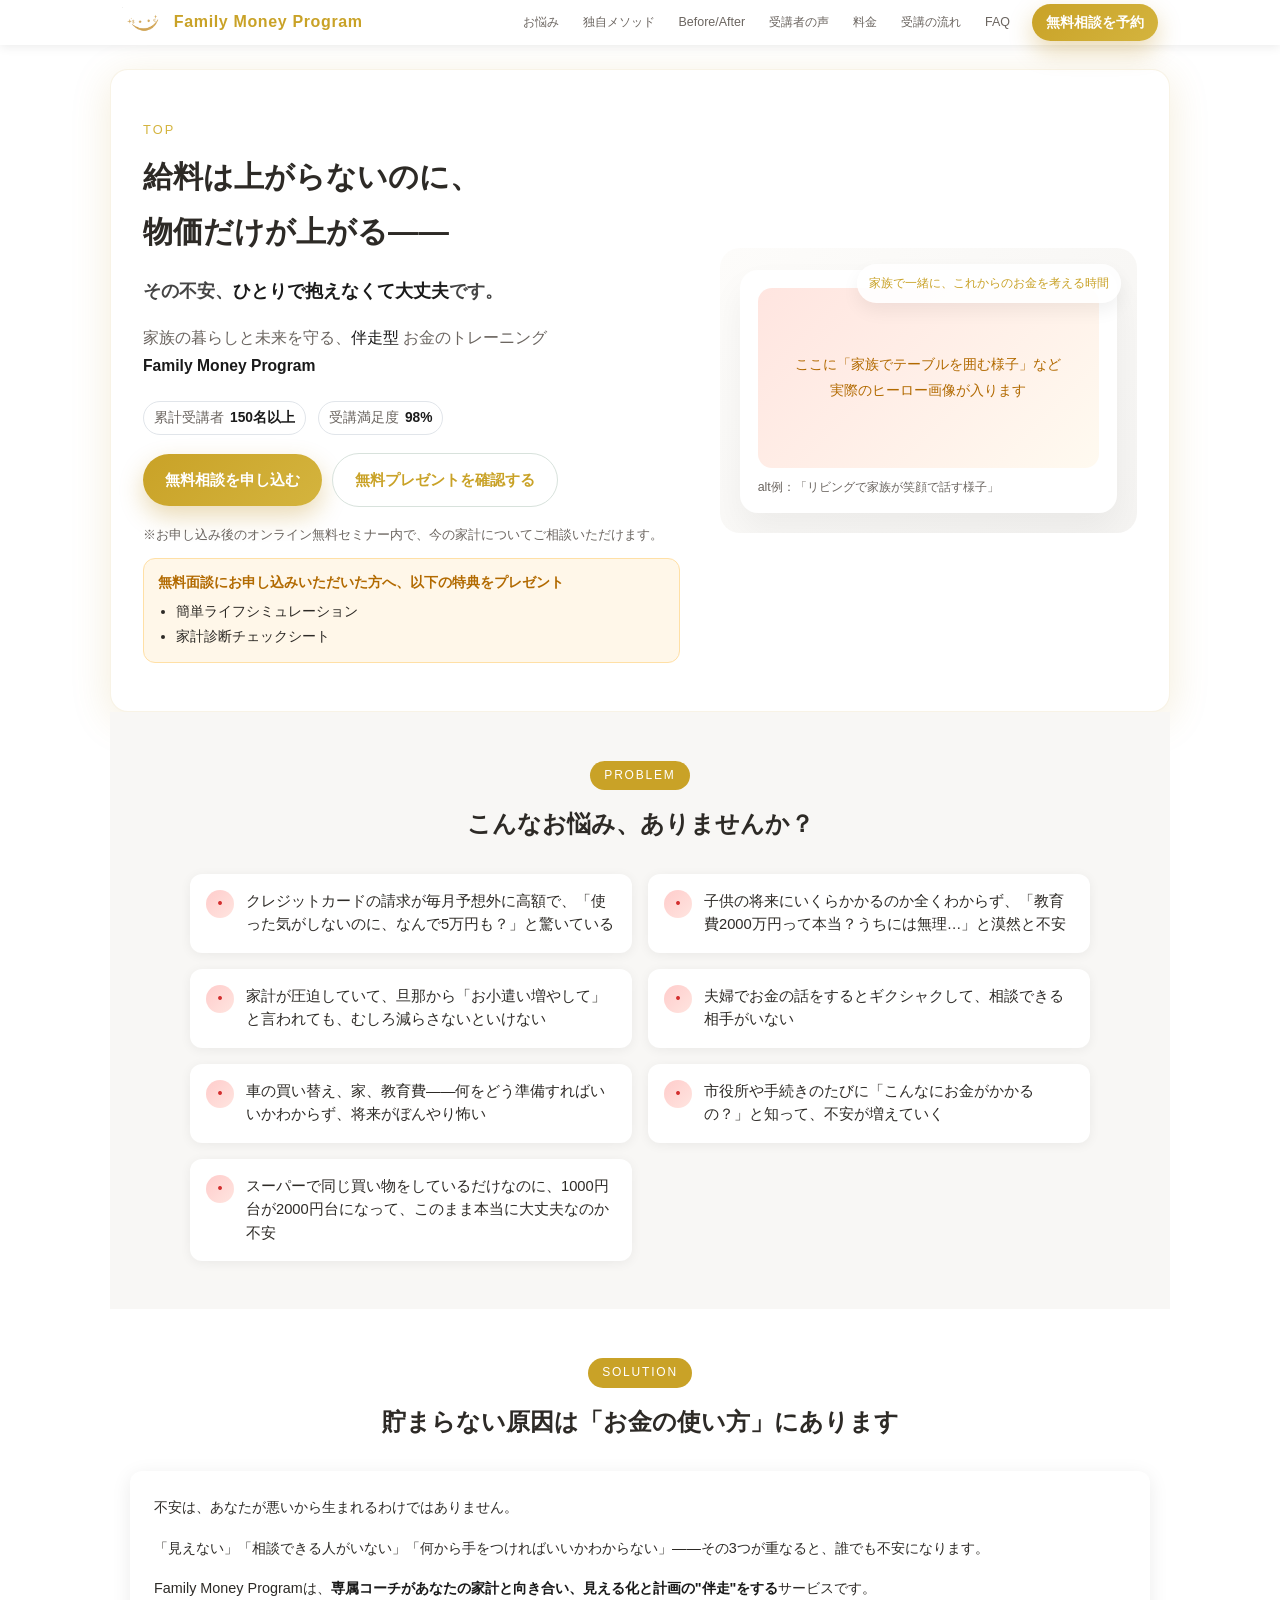
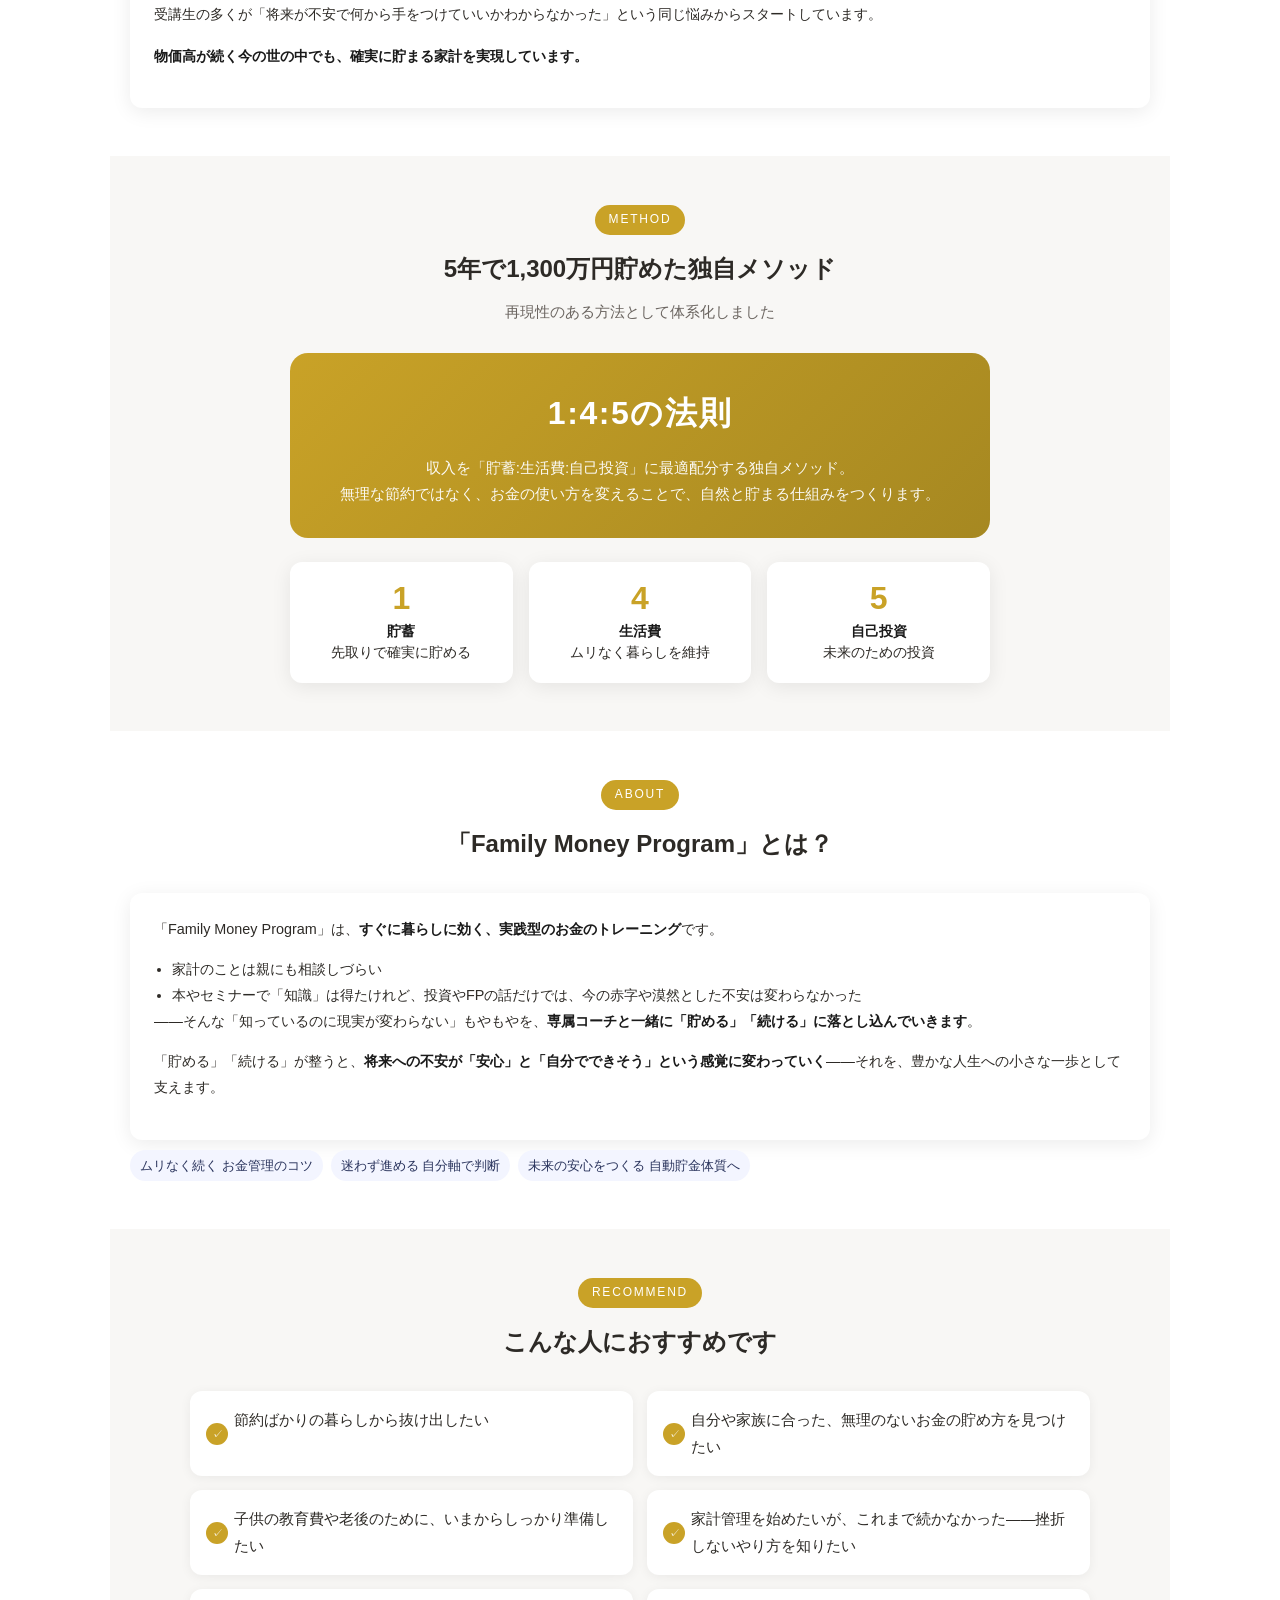
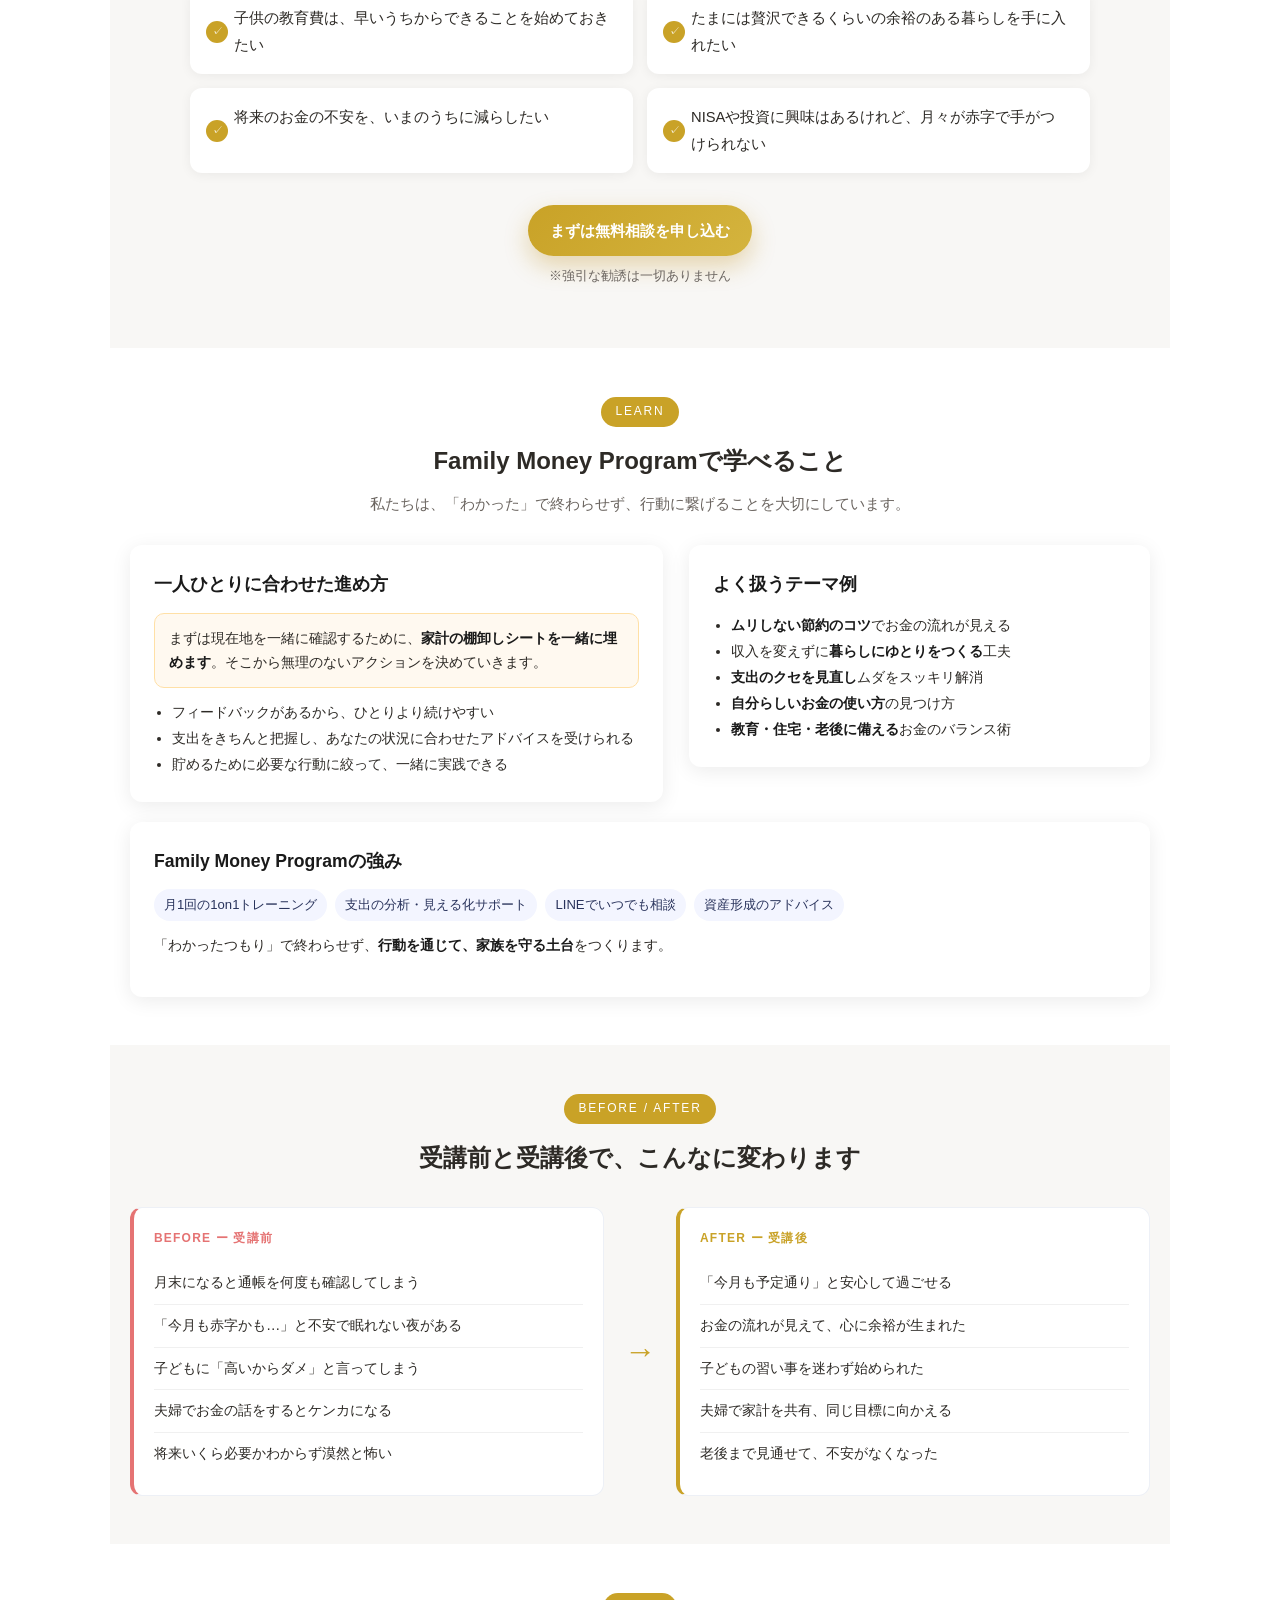
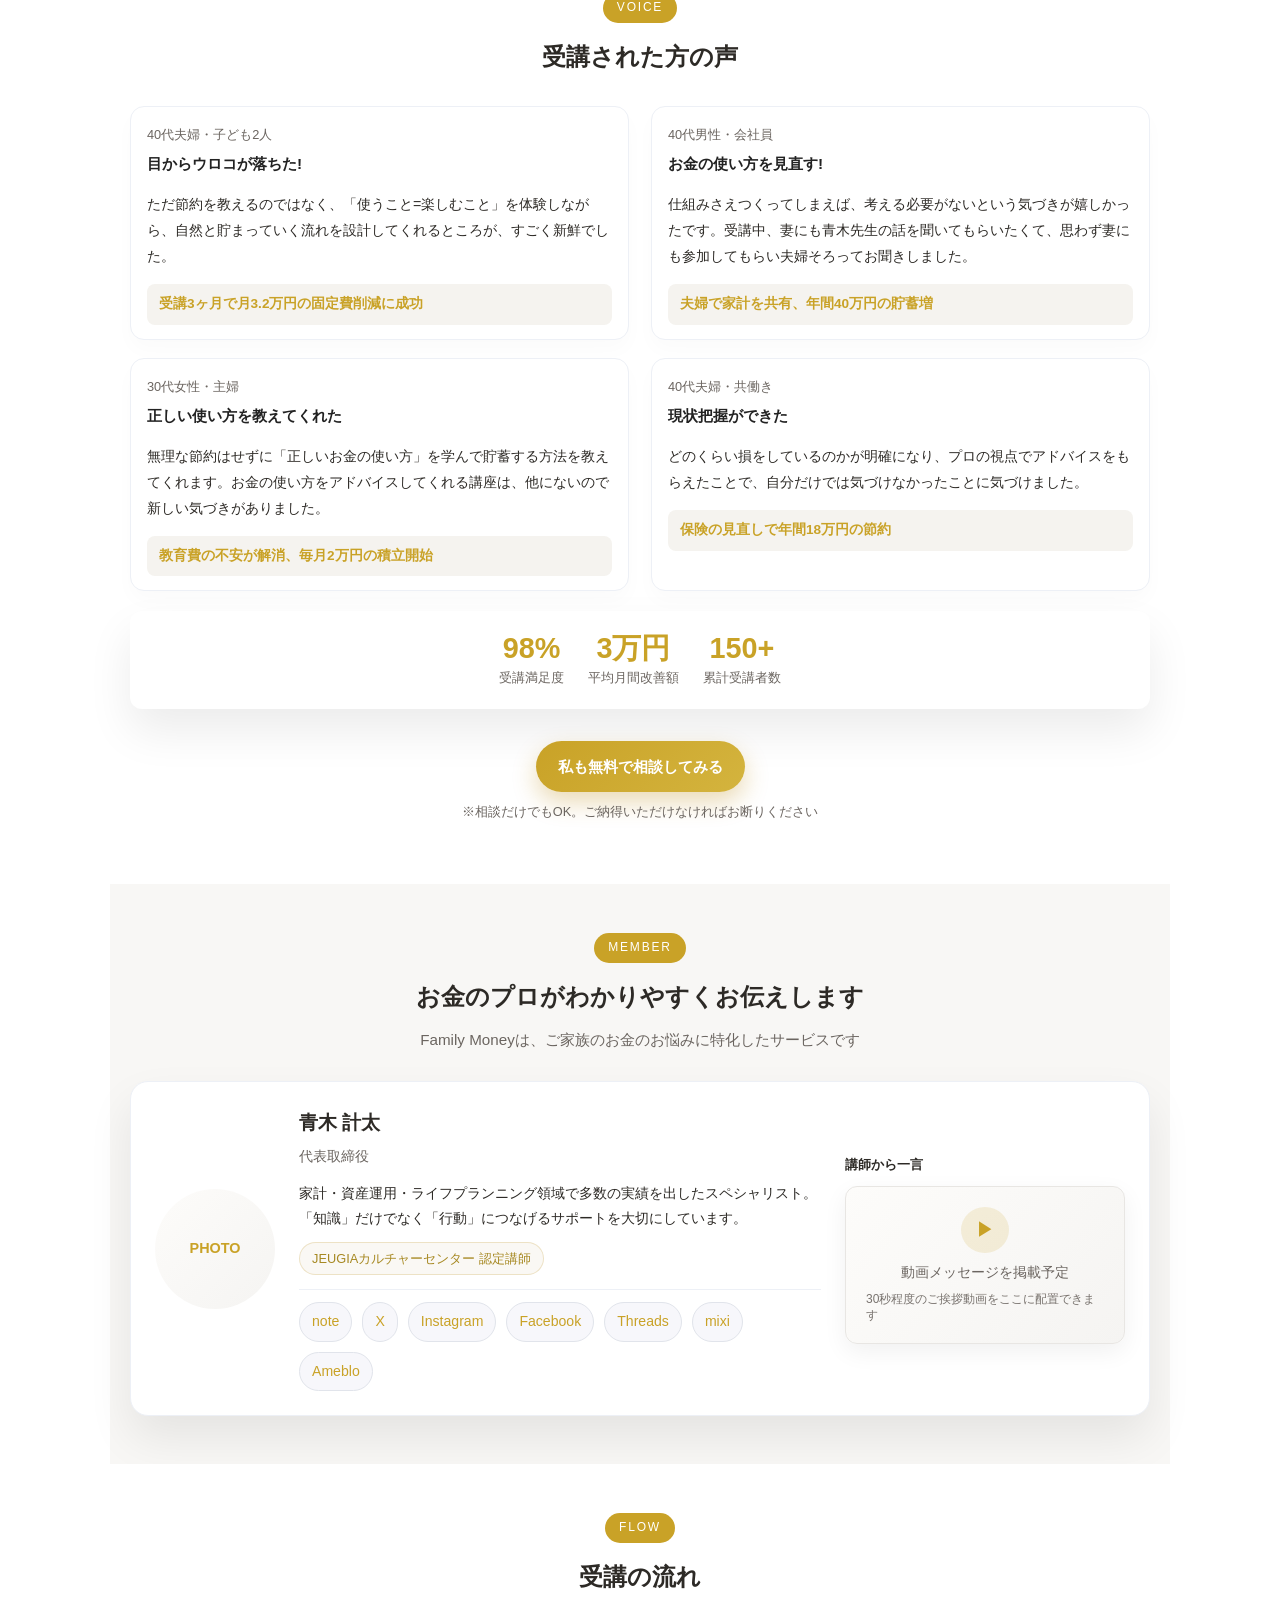
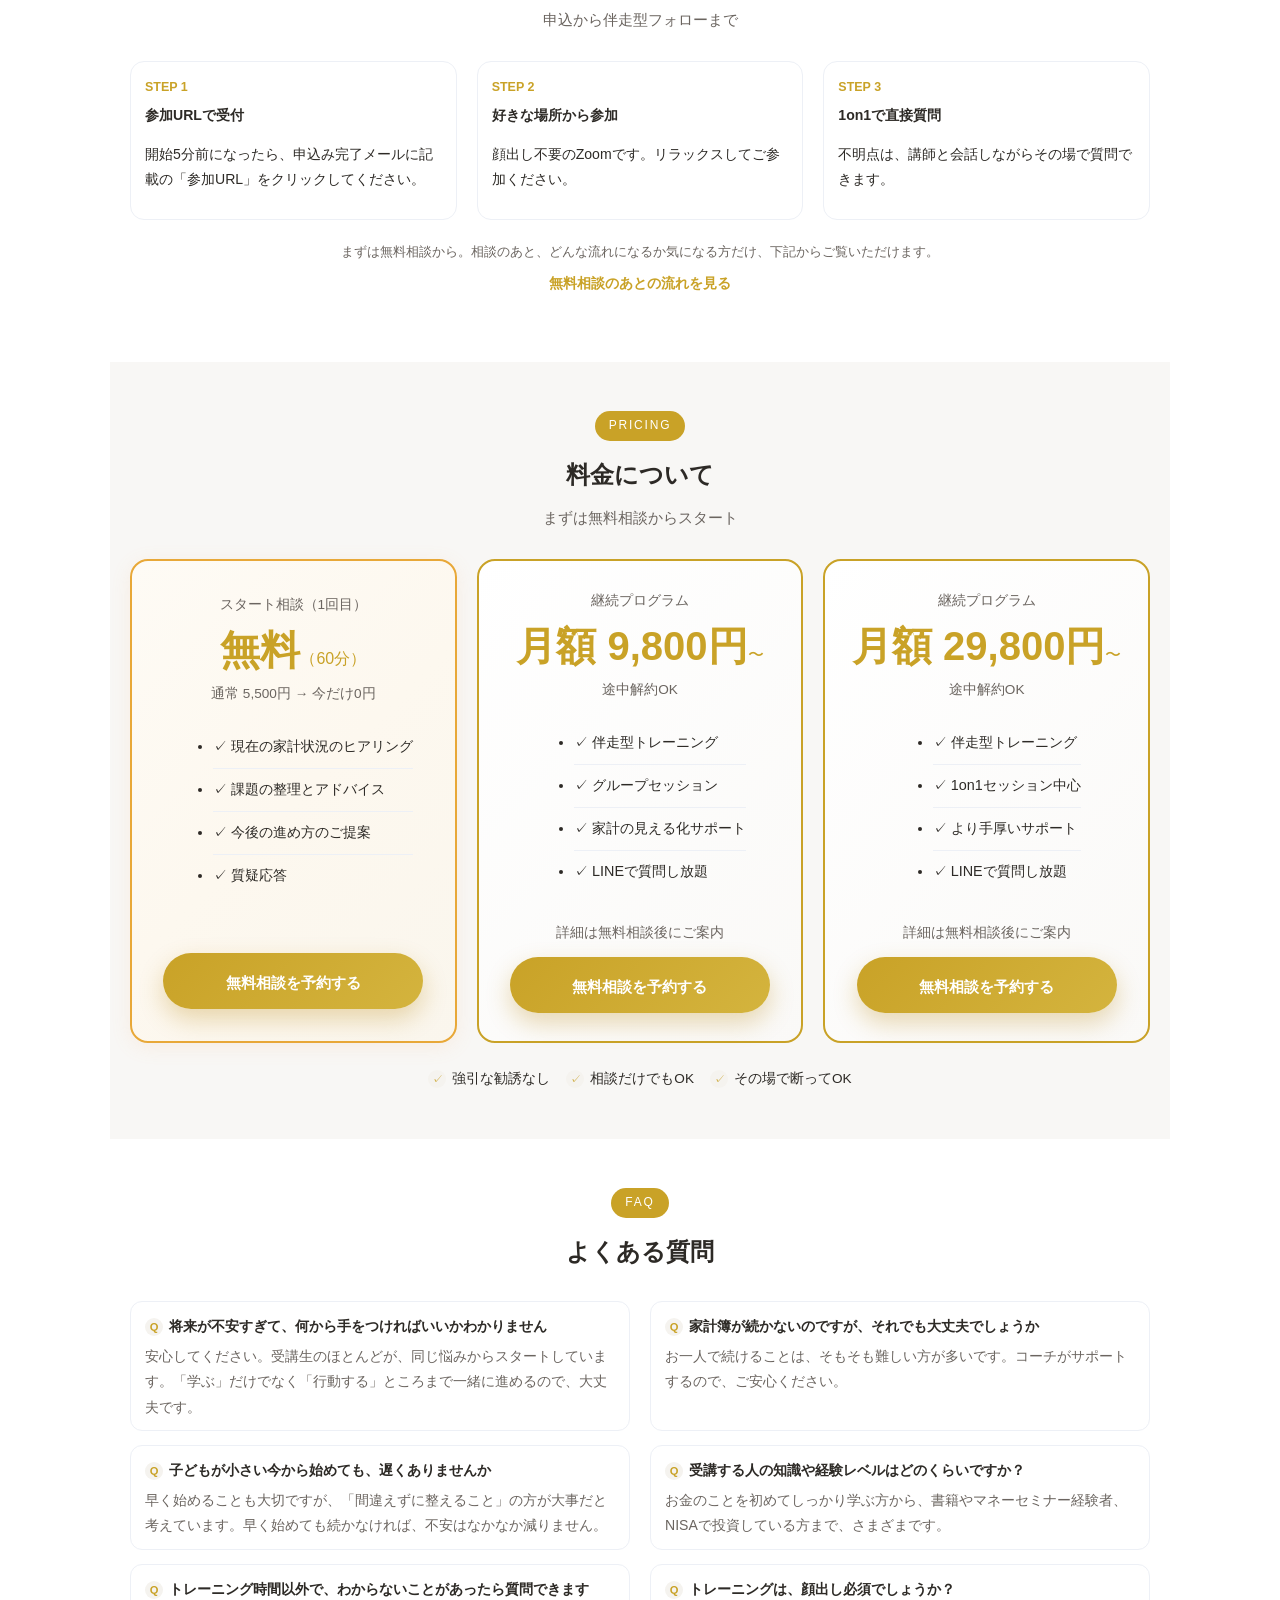
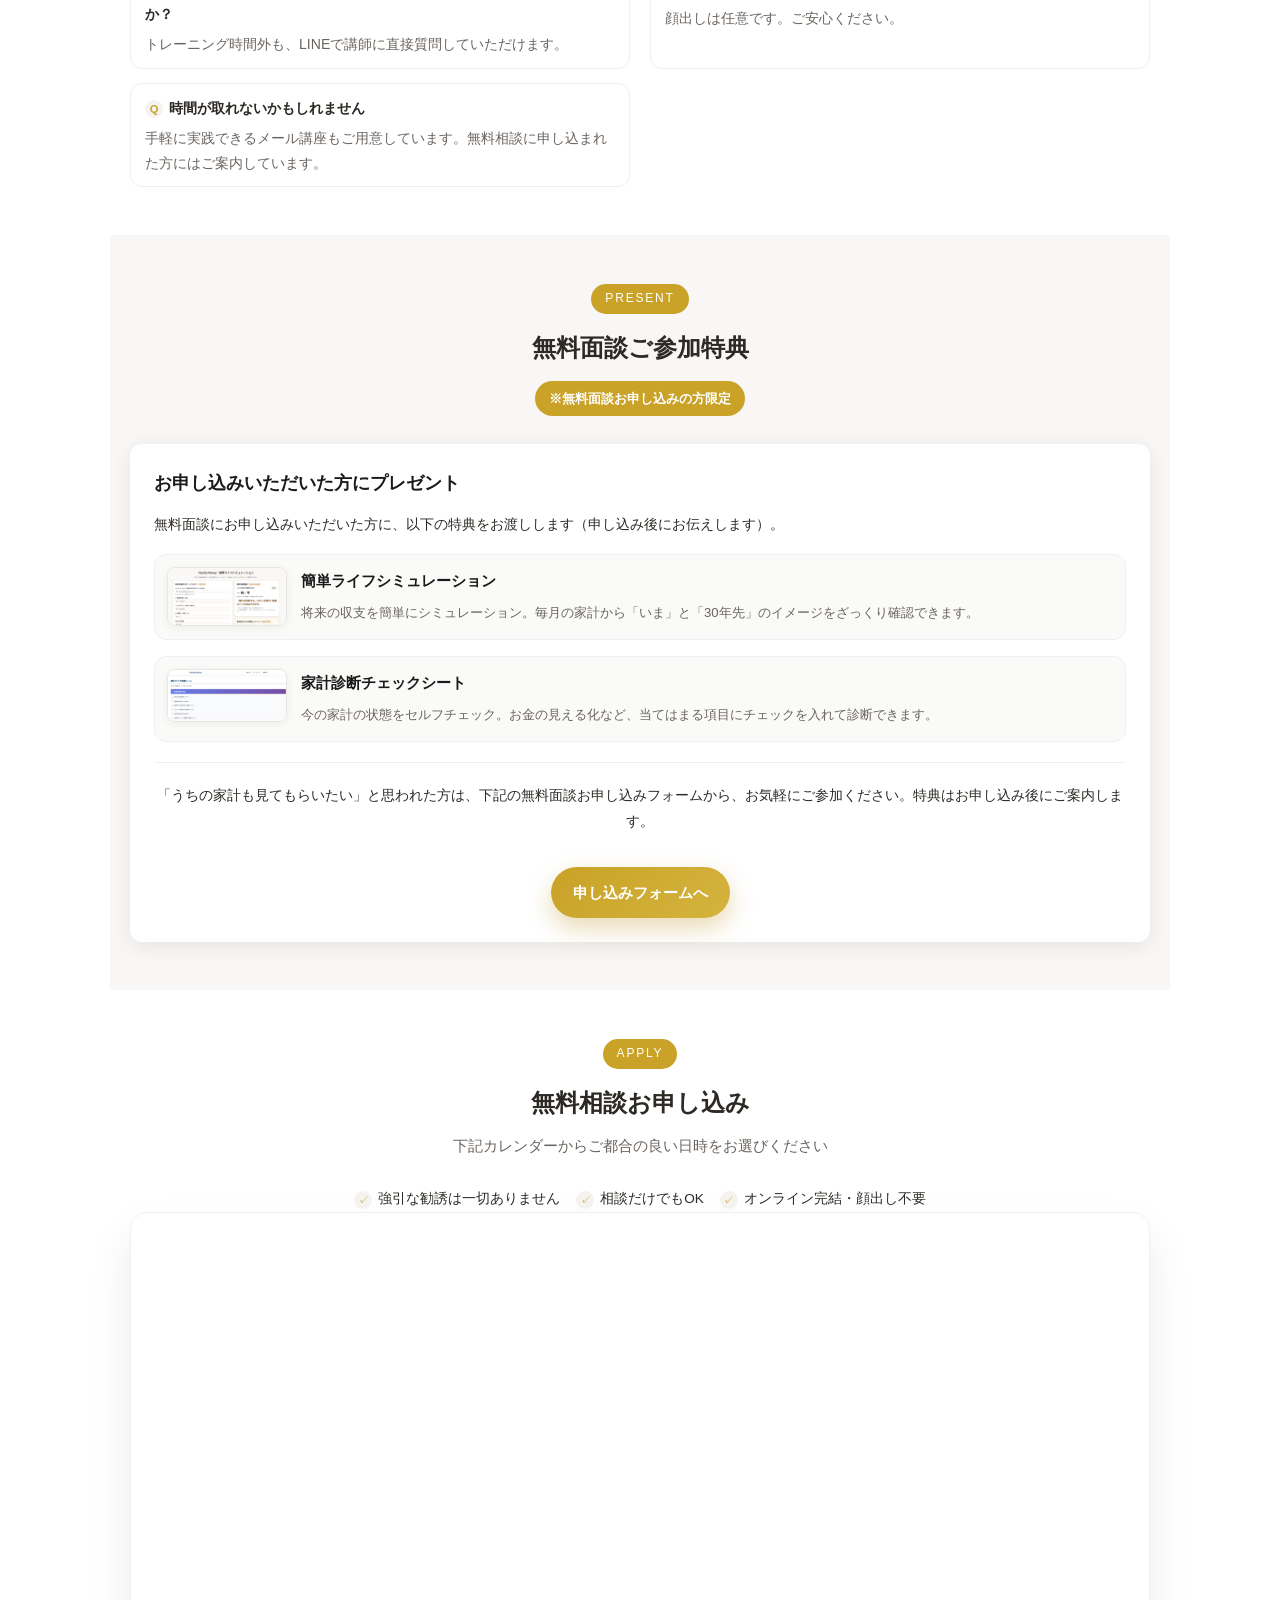
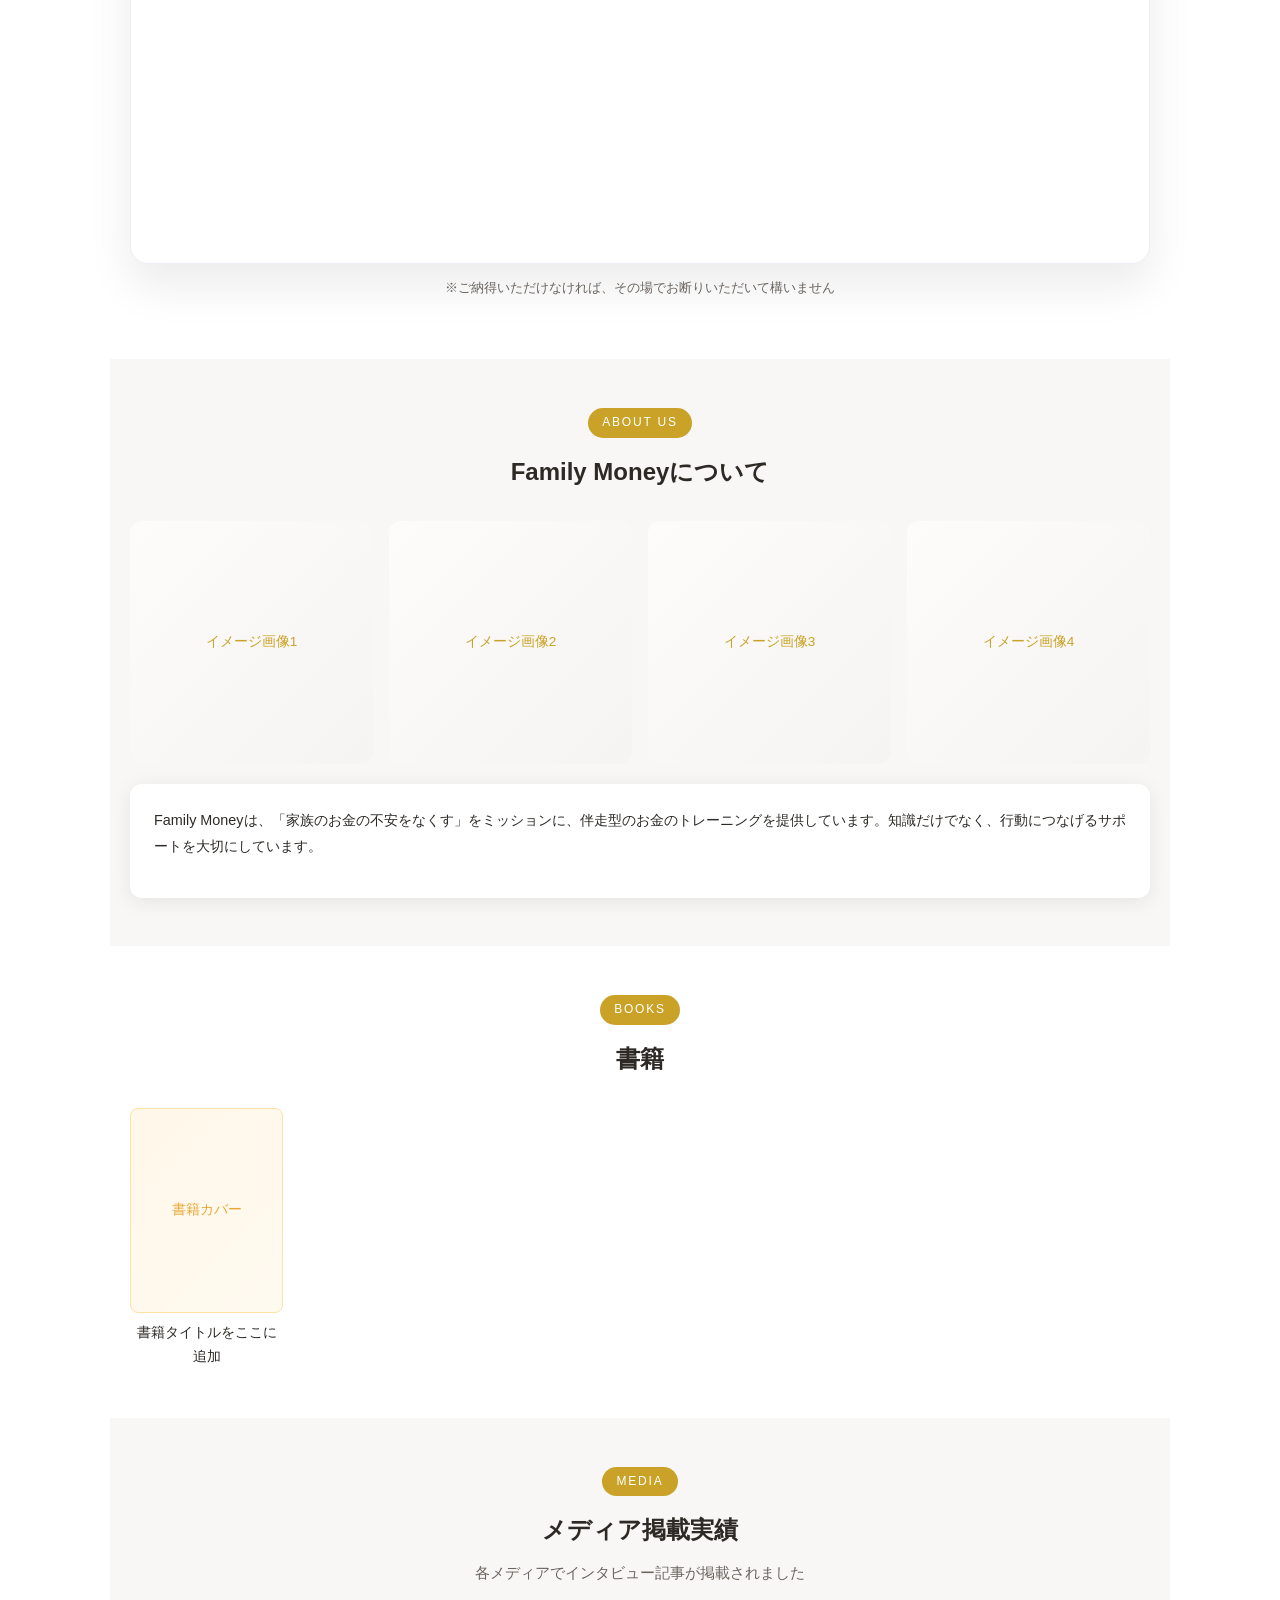
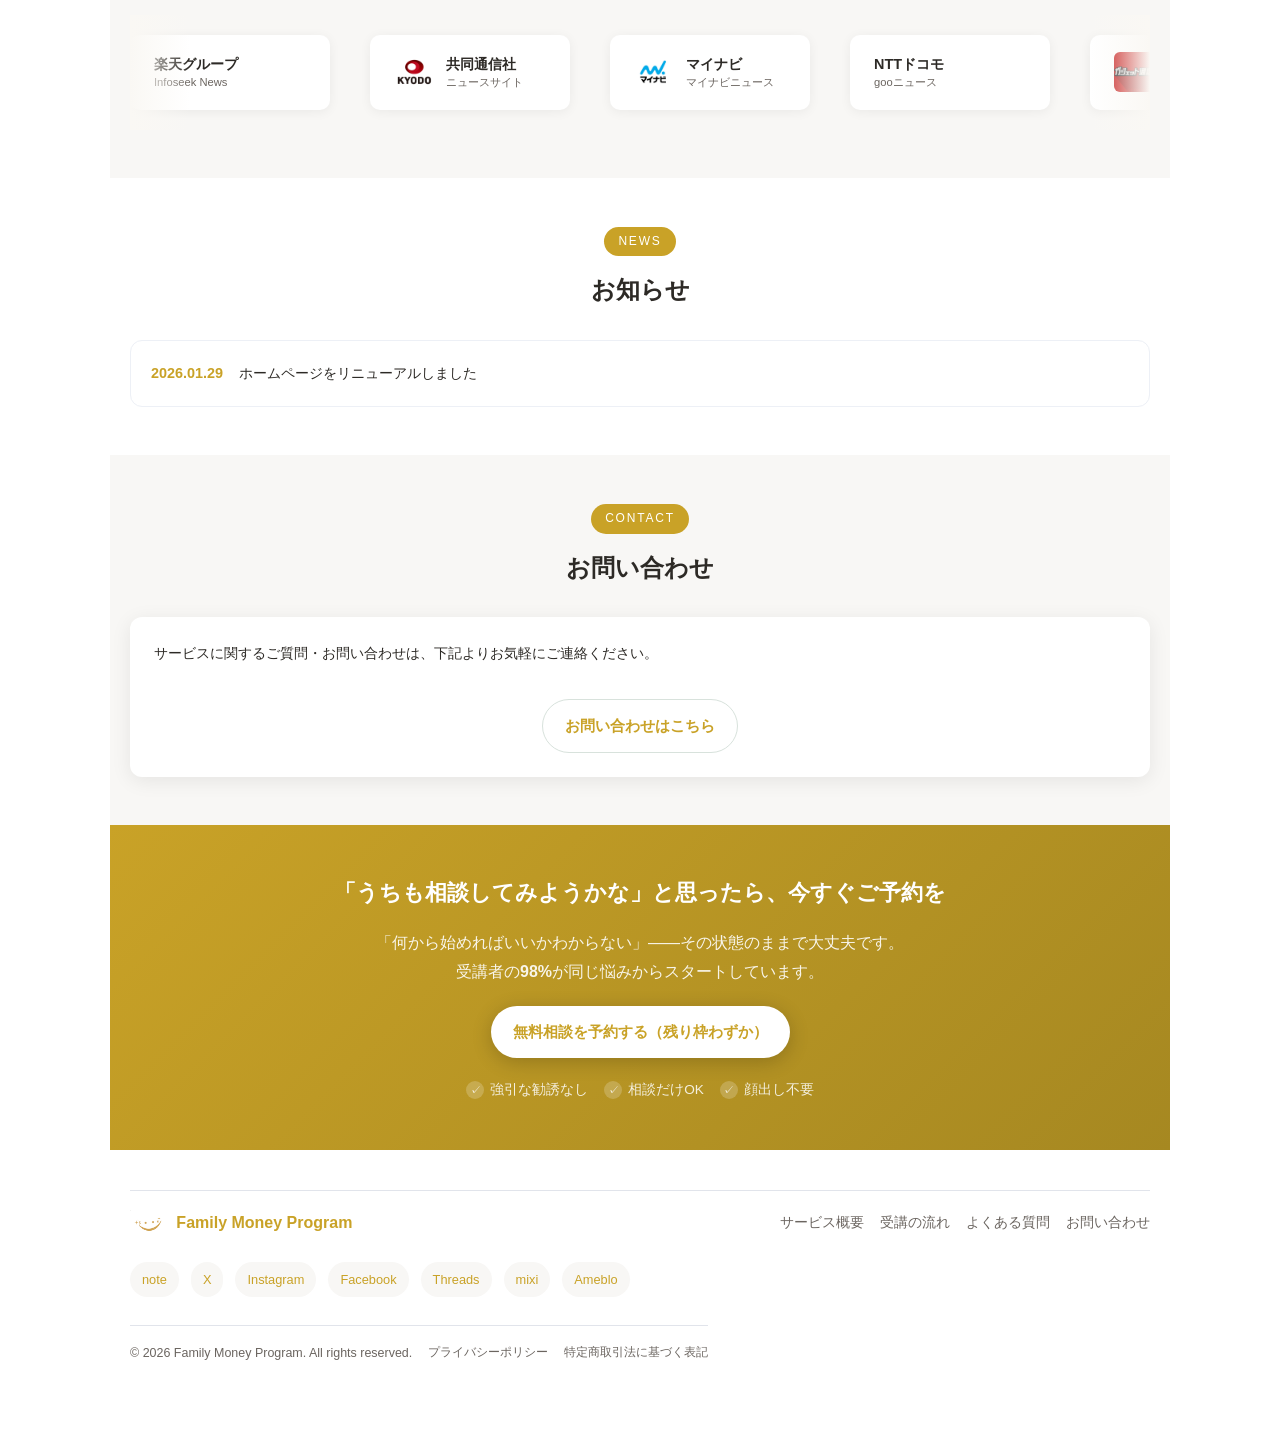
==== index.html @ a3eac09c "初回→1ヶ月目表記に統一（スタート相談、1〜3ヶ月目の流れ） Co-authored-by: Cursor <cursoragent@cursor.com>" ====
<!DOCTYPE html>
<html lang="ja">
<head>
  <meta charset="UTF-8" />
  <title>Family Money Program｜家計の不安を一緒に整理する伴走型トレーニング</title>
  <meta name="viewport" content="width=device-width, initial-scale=1" />
  <meta
    name="description"
    content="給料は上がらないのに物価だけが上がる…そんな家計の不安を、専属コーチと一緒に整理する伴走型お金のトレーニング「Family Money Program」のご案内ページです。"
  />
  <!-- OGP -->
  <meta property="og:title" content="Family Money Program｜家計の不安を一緒に整理する伴走型トレーニング" />
  <meta property="og:description" content="給料は上がらないのに物価だけが上がる…そんな家計の不安を、専属コーチと一緒に整理する伴走型お金のトレーニング。" />
  <meta property="og:type" content="website" />
  <meta property="og:url" content="https://moneyplanadviser.github.io/test-site/" />
  <meta property="og:site_name" content="Family Money Program" />
  <meta property="og:locale" content="ja_JP" />
  <!-- Twitter Card -->
  <meta name="twitter:card" content="summary_large_image" />
  <meta name="twitter:title" content="Family Money Program｜家計の不安を一緒に整理する伴走型トレーニング" />
  <meta name="twitter:description" content="給料は上がらないのに物価だけが上がる…そんな家計の不安を、専属コーチと一緒に整理する伴走型お金のトレーニング。" />
  <style>
    :root {
      --primary: #c9a227;
      --primary-light: #d4b43e;
      --primary-dark: #a68821;
      --accent: #e8a838;
      --accent-light: #faf8f4;
      /* 強調文字用：黄色とメリハリをつける濃色 */
      --emphasis: #1a1a1a;
      --bg: #ffffff;
      --bg-alt: #f8f7f5;
      --text: #2d2a26;
      --muted: #6b6560;
      --white: #ffffff;
      --max-width: 1060px;
      --radius-lg: 18px;
      --radius-md: 12px;
      --shadow-soft: 0 22px 45px rgba(0, 0, 0, 0.08);
    }

    * {
      box-sizing: border-box;
    }

    body {
      margin: 0;
      font-family: -apple-system, BlinkMacSystemFont, "Helvetica Neue",
        "YuGothic", "游ゴシック体", "Yu Gothic", "メイリオ", sans-serif;
      color: var(--text);
      background: var(--bg);
      line-height: 1.8;
    }

    a {
      color: var(--primary);
      text-decoration: none;
    }

    a:hover {
      text-decoration: underline;
    }

    /* 本文中の強調：黄色ではなく濃色でメリハリをつける */
    strong {
      color: var(--emphasis);
      font-weight: 700;
    }

    /* 黄色背景ブロック内のstrongは白のまま */
    .cta-block strong,
    .method-highlight strong {
      color: inherit;
    }

    img {
      max-width: 100%;
      display: block;
    }

    .page {
      max-width: var(--max-width);
      margin: 0 auto;
      padding: 24px 20px 72px;
    }

    /* Fixed Header */
    .site-header {
      position: sticky;
      top: 0;
      z-index: 99;
      background: var(--white);
      box-shadow: 0 2px 10px rgba(0,0,0,0.08);
    }

    /* ページ内リンクで飛んだとき、固定ヘッダーに隠れないように余白を確保 */
    section[id] {
      scroll-margin-top: 100px;
    }

    .site-header .page-header-inner {
      max-width: var(--max-width);
      margin: 0 auto;
      padding: 4px 12px;
      display: flex;
      align-items: center;
      justify-content: space-between;
      gap: 12px;
    }

    .site-header .logo {
      font-size: 1rem;
    }

    .site-header .btn {
      padding: 6px 14px;
      font-size: 0.88rem;
    }

    header {
      display: flex;
      align-items: center;
      justify-content: space-between;
      gap: 16px;
      margin-bottom: 24px;
    }

    .logo {
      display: flex;
      align-items: center;
      gap: 8px;
      font-weight: 700;
      font-size: 1.1rem;
      letter-spacing: 0.04em;
      color: var(--primary);
    }
    .logo img {
      height: 32px;
      width: auto;
      display: block;
    }

    .tagline {
      font-size: 0.85rem;
      color: var(--muted);
    }

    .header-cta {
      display: flex;
      align-items: center;
      gap: 12px;
      flex-wrap: wrap;
      justify-content: flex-end;
    }

    .header-badge {
      font-size: 0.78rem;
      padding: 4px 10px;
      border-radius: 999px;
      background: var(--bg-alt);
      color: var(--primary);
    }

    .btn {
      display: inline-flex;
      align-items: center;
      justify-content: center;
      gap: 8px;
      padding: 12px 22px;
      border-radius: 999px;
      border: none;
      font-weight: 600;
      font-size: 0.95rem;
      cursor: pointer;
      text-decoration: none;
      transition: transform 0.08s ease, box-shadow 0.08s ease,
        background 0.12s ease;
      white-space: nowrap;
    }

    .btn-primary {
      background: linear-gradient(135deg, var(--primary), var(--primary-light));
      color: var(--white);
      box-shadow: 0 10px 25px rgba(184, 134, 11, 0.3);
    }

    .btn-primary:hover {
      transform: translateY(-1px);
      box-shadow: 0 16px 35px rgba(184, 134, 11, 0.35);
    }

    .btn-outline {
      background: var(--white);
      color: var(--primary);
      border: 1px solid #d8e2dc;
    }

    .btn-outline:hover {
      background: #f1f5f3;
    }

    .hero {
      display: grid;
      grid-template-columns: minmax(0, 1.8fr) minmax(0, 1.4fr);
      gap: 40px;
      align-items: center;
      padding: 48px 32px;
      background: linear-gradient(135deg, #fdfcfa 0%, #ffffff 100%);
      border-radius: var(--radius-lg);
      box-shadow: 0 8px 40px rgba(184, 134, 11, 0.15);
      margin-bottom: 0;
      border: 1px solid rgba(184, 134, 11, 0.1);
    }

    .hero-label {
      font-size: 0.8rem;
      letter-spacing: 0.16em;
      text-transform: uppercase;
      color: var(--primary-light);
      margin-bottom: 8px;
    }

    .hero-title-main {
      font-size: 1.9rem;
      font-weight: 700;
      margin: 0 0 10px;
    }

    .hero-title-sub {
      font-size: 1.1rem;
      font-weight: 600;
      color: #444;
      margin-bottom: 16px;
    }

    .hero-em {
      color: var(--emphasis);
    }

    .hero-lead {
      font-size: 0.98rem;
      color: var(--muted);
      margin-bottom: 20px;
    }

    .hero-meta {
      display: flex;
      flex-wrap: wrap;
      gap: 12px;
      margin-bottom: 18px;
      font-size: 0.86rem;
      color: var(--muted);
    }

    .meta-pill {
      padding: 4px 10px;
      border-radius: 999px;
      background: #ffffff;
      border: 1px solid #e1e5ea;
      display: inline-flex;
      align-items: center;
      gap: 6px;
    }

    .hero-ctas {
      display: flex;
      flex-wrap: wrap;
      gap: 10px;
      align-items: center;
      margin-bottom: 16px;
    }

    .hero-note {
      font-size: 0.8rem;
      color: var(--muted);
    }

    .hero-present {
      margin-top: 10px;
      padding: 12px 14px;
      border-radius: 12px;
      background: #fff7e9;
      border: 1px solid #ffe0a6;
      font-size: 0.86rem;
    }

    .hero-present-title {
      font-weight: 700;
      color: #b26a00;
      margin-bottom: 4px;
    }

    .hero-present-list {
      margin: 0;
      padding-left: 18px;
    }

    .hero-image {
      position: relative;
      border-radius: 20px;
      overflow: hidden;
      background: linear-gradient(135deg, #fdfcfa, #f5f4f2);
      padding: 22px 20px 20px;
    }

    .hero-image-main {
      border-radius: 18px;
      background: #ffffff;
      padding: 18px 18px 14px;
      box-shadow: 0 18px 35px rgba(0, 0, 0, 0.05);
    }

    .hero-image-caption {
      font-size: 0.78rem;
      color: var(--muted);
      margin-top: 8px;
    }

    .hero-image-tag {
      position: absolute;
      top: 16px;
      right: 16px;
      padding: 8px 12px;
      border-radius: 999px;
      background: rgba(255, 255, 255, 0.92);
      font-size: 0.78rem;
      color: var(--primary);
      box-shadow: 0 8px 18px rgba(0, 0, 0, 0.06);
    }

    section {
      margin: 0 -20px;
      padding: 48px 20px;
    }

    /* 交互背景色 */
    section:nth-of-type(odd) {
      background: var(--white);
    }

    section:nth-of-type(even) {
      background: var(--bg-alt);
    }

    .section-header {
      margin-bottom: 28px;
      text-align: center;
    }

    .section-kicker {
      display: inline-block;
      font-size: 0.75rem;
      letter-spacing: 0.15em;
      text-transform: uppercase;
      color: var(--white);
      background: var(--primary);
      padding: 4px 14px;
      border-radius: 999px;
      margin-bottom: 12px;
    }

    .section-title {
      font-size: 1.5rem;
      font-weight: 700;
      margin: 0 0 8px;
      color: var(--text);
    }

    .section-subtitle {
      font-size: 0.95rem;
      color: var(--muted);
      margin: 0;
    }

    .problem-grid {
      display: grid;
      grid-template-columns: 1fr 1fr;
      gap: 16px;
      max-width: 900px;
      margin: 0 auto;
    }

    .problem-item {
      display: flex;
      gap: 12px;
      padding: 16px;
      border-radius: 12px;
      background: #ffffff;
      border: none;
      box-shadow: 0 2px 12px rgba(0, 0, 0, 0.06);
      transition: transform 0.2s, box-shadow 0.2s;
    }

    .problem-item:hover {
      transform: translateY(-2px);
      box-shadow: 0 6px 20px rgba(0, 0, 0, 0.1);
    }

    .problem-icon {
      flex-shrink: 0;
      width: 28px;
      height: 28px;
      border-radius: 999px;
      background: linear-gradient(135deg, #ffcccb, #ffe5e0);
      display: flex;
      align-items: center;
      justify-content: center;
      font-size: 0.9rem;
      color: #d32f2f;
    }

    .problem-text {
      font-size: 0.92rem;
      line-height: 1.6;
    }

    .two-column {
      display: grid;
      grid-template-columns: minmax(0, 1.4fr) minmax(0, 1.6fr);
      gap: 28px;
      align-items: flex-start;
    }

    .card {
      background: #ffffff;
      border-radius: var(--radius-md);
      padding: 24px;
      border: none;
      box-shadow: 0 4px 20px rgba(0, 0, 0, 0.08);
    }

    .card h3 {
      margin-top: 0;
      font-size: 1.1rem;
      font-weight: 700;
      margin-bottom: 12px;
      color: var(--emphasis);
    }

    .card p {
      margin-top: 0;
      font-size: 0.9rem;
    }

    .card ul {
      margin: 8px 0 0;
      padding-left: 18px;
      font-size: 0.9rem;
    }

    .pill-row {
      display: flex;
      flex-wrap: wrap;
      gap: 8px;
      margin-top: 10px;
      font-size: 0.82rem;
    }

    .pill-row span {
      padding: 4px 10px;
      border-radius: 999px;
      background: #f3f5ff;
      color: #29335c;
    }

    .recommend-grid {
      display: grid;
      grid-template-columns: 1fr 1fr;
      gap: 14px;
      max-width: 900px;
      margin: 0 auto;
    }

    .recommend-item {
      padding: 16px 20px;
      border-radius: 12px;
      background: #ffffff;
      border: none;
      box-shadow: 0 2px 12px rgba(0, 0, 0, 0.06);
      position: relative;
      padding-left: 44px;
      font-size: 0.92rem;
    }

    .recommend-item::before {
      content: "✓";
      position: absolute;
      left: 16px;
      top: 50%;
      transform: translateY(-50%);
      width: 22px;
      height: 22px;
      border-radius: 50%;
      background: var(--primary);
      color: white;
      display: flex;
      align-items: center;
      justify-content: center;
      font-size: 0.7rem;
    }

    .cta-inline {
      margin-top: 32px;
      text-align: center;
    }

    .learn-layout {
      display: grid;
      grid-template-columns: minmax(0, 1.5fr) minmax(0, 1.3fr);
      gap: 26px;
      align-items: flex-start;
    }

    .learn-list {
      margin: 10px 0 0;
      padding-left: 18px;
      font-size: 0.9rem;
    }

    .learn-strong {
      font-weight: 600;
      color: var(--emphasis);
    }

    .learn-first-step {
      margin: 0 0 12px;
      padding: 12px 14px;
      background: #fff9f0;
      border: 1px solid #ffe0a6;
      border-radius: 10px;
      font-size: 0.9rem;
      line-height: 1.7;
      color: var(--text);
    }

    .feature-list {
      margin: 6px 0 0;
      padding-left: 18px;
      font-size: 0.9rem;
    }

    .thumb-grid {
      display: grid;
      grid-template-columns: repeat(3, minmax(0, 1fr));
      gap: 10px;
      margin-top: 10px;
    }

    .thumb {
      border-radius: 10px;
      background: #ffffff;
      border: 1px dashed #d8dde7;
      padding: 10px;
      font-size: 0.82rem;
      text-align: center;
      color: var(--muted);
    }

    .change-grid {
      display: grid;
      grid-template-columns: repeat(2, minmax(0, 1fr));
      gap: 14px 20px;
    }

    .change-item {
      position: relative;
      padding: 12px 14px 12px 32px;
      border-radius: 12px;
      background: #ffffff;
      border: 1px solid #edf0f6;
      font-size: 0.9rem;
    }

    .change-item::before {
      content: "✓";
      position: absolute;
      top: 11px;
      left: 12px;
      width: 18px;
      height: 18px;
      border-radius: 999px;
      background: #f5f3ef;
      color: var(--primary);
      display: flex;
      align-items: center;
      justify-content: center;
      font-size: 0.72rem;
    }

    .voice-grid {
      display: grid;
      grid-template-columns: repeat(2, minmax(0, 1fr));
      gap: 18px 22px;
    }

    .voice-card {
      background: #ffffff;
      border-radius: 14px;
      padding: 16px 16px 14px;
      border: 1px solid #edf0f6;
      box-shadow: 0 10px 20px rgba(0, 0, 0, 0.02);
      font-size: 0.9rem;
    }

    .voice-meta {
      font-size: 0.8rem;
      color: var(--muted);
      margin-bottom: 4px;
    }

    .voice-heading {
      font-weight: 700;
      font-size: 0.96rem;
      margin-bottom: 6px;
      color: #222;
    }

    .flow-grid {
      display: grid;
      grid-template-columns: repeat(3, minmax(0, 1fr));
      gap: 14px 20px;
    }

    .flow-detail-note {
      text-align: center;
      margin: 20px 0 6px;
      font-size: 0.82rem;
      color: var(--muted);
    }

    .flow-detail-link-wrap {
      text-align: center;
      margin-top: 0;
    }

    .flow-detail-link {
      font-size: 0.9rem;
      color: var(--primary);
      font-weight: 600;
      text-decoration: none;
    }

    .flow-detail-link:hover {
      text-decoration: underline;
    }

    .flow-item {
      background: #ffffff;
      border-radius: 14px;
      padding: 14px 14px 12px;
      border: 1px solid #edf0f6;
      font-size: 0.88rem;
      position: relative;
    }

    .flow-step {
      font-size: 0.78rem;
      font-weight: 700;
      color: var(--primary);
      margin-bottom: 4px;
      text-transform: uppercase;
    }

    .flow-title {
      font-weight: 600;
      margin-bottom: 4px;
    }

    /* 講師から一言・動画メッセージ */
    .message-grid {
      display: grid;
      grid-template-columns: minmax(0, 1fr) minmax(0, 1.2fr);
      gap: 24px;
      align-items: start;
      max-width: 900px;
      margin: 0 auto;
    }

    .message-grid--video-only {
      grid-template-columns: 1fr;
      max-width: 560px;
    }

    .message-quote-card {
      background: #ffffff;
      border-radius: var(--radius-lg);
      padding: 24px;
      border: 1px solid #edf0f6;
      box-shadow: 0 8px 24px rgba(0, 0, 0, 0.06);
    }

    .message-quote-label {
      font-size: 0.75rem;
      font-weight: 700;
      letter-spacing: 0.08em;
      color: var(--primary);
      margin-bottom: 12px;
    }

    .message-quote-text {
      font-size: 0.95rem;
      line-height: 1.8;
      color: var(--text);
      margin: 0;
    }

    .message-video-wrap {
      position: relative;
      border-radius: var(--radius-lg);
      overflow: hidden;
      background: linear-gradient(135deg, #fdfcfa 0%, #f5f4f2 100%);
      border: 1px solid #e8e6e3;
      box-shadow: 0 8px 24px rgba(0, 0, 0, 0.06);
    }

    .message-video-placeholder {
      aspect-ratio: 16 / 9;
      display: flex;
      flex-direction: column;
      align-items: center;
      justify-content: center;
      gap: 12px;
      padding: 24px;
      color: var(--muted);
    }

    .message-video-placeholder-icon {
      width: 56px;
      height: 56px;
      border-radius: 50%;
      background: rgba(201, 162, 39, 0.15);
      color: var(--primary);
      display: flex;
      align-items: center;
      justify-content: center;
      font-size: 1.5rem;
    }

    .message-video-placeholder-text {
      font-size: 0.88rem;
      text-align: center;
      line-height: 1.5;
    }

    .message-video-placeholder-note {
      font-size: 0.78rem;
      color: var(--muted);
      opacity: 0.9;
    }

    .faq-list {
      display: grid;
      grid-template-columns: minmax(0, 1.5fr) minmax(0, 1.5fr);
      gap: 14px 20px;
    }

    .faq-item {
      background: #ffffff;
      border-radius: 12px;
      padding: 12px 14px 10px;
      border: 1px solid #edf0f6;
      font-size: 0.9rem;
    }

    .faq-q {
      font-weight: 600;
      margin-bottom: 4px;
    }

    .faq-q::before {
      content: "Q";
      display: inline-flex;
      align-items: center;
      justify-content: center;
      width: 18px;
      height: 18px;
      border-radius: 999px;
      background: #f5f3ef;
      color: var(--primary);
      font-size: 0.7rem;
      margin-right: 6px;
    }

    .faq-a {
      font-size: 0.88rem;
      color: var(--muted);
    }

    /* Method Section */
    .method-card {
      max-width: 700px;
      margin: 0 auto;
    }

    .method-highlight {
      background: linear-gradient(135deg, var(--primary) 0%, var(--primary-dark) 100%);
      color: var(--white);
      border-radius: var(--radius-lg);
      padding: 32px;
      text-align: center;
      margin-bottom: 24px;
    }

    .method-name {
      font-size: 2rem;
      font-weight: 700;
      margin-bottom: 12px;
      letter-spacing: 0.05em;
    }

    .method-desc {
      font-size: 0.95rem;
      line-height: 1.7;
      margin: 0;
      opacity: 0.95;
    }

    .method-points {
      display: grid;
      grid-template-columns: repeat(3, 1fr);
      gap: 16px;
    }

    .method-point {
      background: var(--white);
      border-radius: var(--radius-md);
      padding: 20px 16px;
      text-align: center;
      box-shadow: 0 4px 20px rgba(0, 0, 0, 0.08);
    }

    .method-point-num {
      font-size: 2rem;
      font-weight: 700;
      color: var(--primary);
      line-height: 1;
      margin-bottom: 8px;
    }

    .method-point-text {
      font-size: 0.85rem;
      line-height: 1.5;
    }

    .cta-block {
      margin: 0 -20px;
      padding: 48px 20px;
      background: linear-gradient(135deg, var(--primary) 0%, var(--primary-dark) 100%);
      text-align: center;
      color: var(--white);
    }

    .cta-block-title {
      font-size: 1.4rem;
      color: var(--white);
      font-weight: 700;
      margin-bottom: 6px;
    }

    .cta-block-text {
      font-size: 1rem;
      color: rgba(255,255,255,0.9);
      margin-bottom: 20px;
    }

    .cta-block .btn-primary {
      background: var(--white);
      color: var(--primary);
      box-shadow: 0 4px 20px rgba(0, 0, 0, 0.2);
    }

    .cta-block .btn-primary:hover {
      background: var(--bg-alt);
    }

    .cta-block .risk-reversal {
      margin-top: 20px;
    }

    .cta-block .risk-item {
      color: rgba(255,255,255,0.85);
    }

    .cta-block .risk-item::before {
      background: rgba(255,255,255,0.2);
      color: var(--white);
    }

    .present-limited-badge {
      display: inline-block;
      margin: 4px 0 0;
      padding: 6px 14px;
      background: var(--primary);
      color: var(--white);
      font-size: 0.8rem;
      font-weight: 600;
      border-radius: 999px;
    }

    .present-grid {
      display: grid;
      grid-template-columns: 1fr;
      gap: 20px;
      align-items: start;
    }

    /* お申し込みいただいた方にプレゼント：このブロックだけ横いっぱい */
    .present-gift-block {
      width: 100%;
      max-width: 100%;
      grid-column: 1 / -1;
    }

    .present-grid .card:first-child {
      max-width: none;
    }

    .present-cta-inline {
      margin-top: 20px;
      padding-top: 20px;
      border-top: 1px solid #edf0f6;
      text-align: center;
    }

    .present-cta-inline p {
      margin-bottom: 14px;
    }

    .present-list {
      margin: 10px 0 0;
      padding-left: 18px;
      font-size: 0.9rem;
    }

    .present-items {
      margin-top: 16px;
      display: flex;
      flex-direction: column;
      gap: 16px;
    }

    .present-item {
      display: flex;
      gap: 14px;
      align-items: flex-start;
      padding: 12px;
      background: #fafaf8;
      border-radius: 12px;
      border: 1px solid #edf0f6;
    }

    .present-item-preview {
      flex-shrink: 0;
      width: 120px;
      border-radius: 8px;
      overflow: hidden;
      border: 1px solid #e8e6e3;
      box-shadow: 0 2px 8px rgba(0,0,0,0.06);
    }

    .present-item-preview img {
      width: 100%;
      height: auto;
      display: block;
    }

    .present-item-text {
      flex: 1;
      min-width: 0;
    }

    .present-item-text strong {
      display: block;
      font-size: 0.95rem;
      margin-bottom: 4px;
      color: var(--emphasis);
    }

    .present-item-text .present-link {
      font-size: 0.82rem;
      color: var(--muted);
    }

    .present-link {
      font-size: 0.85rem;
      color: var(--muted);
    }

    .simple-card {
      background: #ffffff;
      border-radius: 12px;
      padding: 14px 16px 12px;
      border: 1px solid #edf0f6;
      font-size: 0.9rem;
      color: var(--muted);
    }

    footer {
      margin-top: 40px;
      padding-top: 18px;
      border-top: 1px solid #e1e4eb;
      font-size: 0.78rem;
      color: var(--muted);
      display: flex;
      flex-wrap: wrap;
      gap: 8px;
      justify-content: space-between;
      align-items: center;
    }

    /* Member Section */
    .member-card {
      display: flex;
      flex-direction: column;
      gap: 0;
      background: #ffffff;
      border-radius: var(--radius-lg);
      padding: 24px;
      border: 1px solid #edf0f6;
      box-shadow: var(--shadow-soft);
    }

    .member-profile-row {
      display: flex;
      gap: 24px;
      align-items: center;
    }

    .member-video-col {
      flex-shrink: 0;
      width: 280px;
      margin-left: auto;
    }

    .member-video-col .member-card-video-label {
      font-size: 0.8rem;
      font-weight: 600;
      color: var(--text);
      margin-bottom: 10px;
    }

    .member-video-col .message-video-wrap {
      border-radius: var(--radius-md);
      overflow: hidden;
    }

    .member-video-col .message-video-placeholder {
      aspect-ratio: 16 / 9;
      min-height: 0;
      padding: 20px;
      gap: 10px;
    }

    .member-video-col .message-video-placeholder-icon {
      width: 48px;
      height: 48px;
      font-size: 1.2rem;
    }

    .member-video-col .message-video-placeholder-text {
      font-size: 0.85rem;
      line-height: 1.4;
    }

    .member-video-col .message-video-placeholder-note {
      font-size: 0.75rem;
      line-height: 1.3;
    }

    .member-avatar {
      flex-shrink: 0;
    }

    .member-avatar-placeholder {
      width: 120px;
      height: 120px;
      border-radius: 50%;
      background: linear-gradient(135deg, #fdfcfa, #f5f4f2);
      display: flex;
      align-items: center;
      justify-content: center;
      color: var(--primary);
      font-size: 0.9rem;
      font-weight: 600;
    }

    .member-info {
      flex: 1;
    }

    .member-name {
      font-size: 1.2rem;
      font-weight: 700;
      margin-bottom: 4px;
    }

    .member-title {
      font-size: 0.85rem;
      color: var(--muted);
      margin-bottom: 12px;
    }

    .member-desc {
      font-size: 0.9rem;
      margin: 0;
      line-height: 1.7;
    }

    .member-credential {
      margin-top: 12px;
    }

    .member-credential span {
      display: inline-block;
      font-size: 0.8rem;
      color: var(--primary-dark);
      background: var(--accent-light);
      padding: 4px 12px;
      border-radius: 999px;
      border: 1px solid rgba(184, 134, 11, 0.2);
    }

    .member-sns {
      margin-top: 14px;
      padding-top: 12px;
      border-top: 1px solid #edf0f6;
    }

    .member-sns-links {
      display: flex;
      flex-wrap: wrap;
      gap: 10px;
    }

    .member-sns-links a {
      display: inline-flex;
      align-items: center;
      gap: 6px;
      font-size: 0.88rem;
      color: var(--primary);
      text-decoration: none;
      padding: 6px 12px;
      background: #f7f7fb;
      border-radius: 999px;
      border: 1px solid #e1e4eb;
      transition: background 0.15s ease;
    }

    .member-sns-links a:hover {
      background: #eaf4ef;
      text-decoration: none;
    }

    .member-message {
      margin-top: 32px;
      padding-top: 28px;
      border-top: 1px solid #e1e4eb;
    }

    .member-message-title {
      font-size: 1.1rem;
      font-weight: 700;
      color: var(--text);
      margin: 0 0 4px;
    }

    .member-message-subtitle {
      font-size: 0.9rem;
      color: var(--muted);
      margin: 0 0 20px;
    }

    /* Apply Section */
    .apply-frame {
      background: #ffffff;
      border-radius: var(--radius-lg);
      padding: 20px;
      border: 1px solid #edf0f6;
      box-shadow: var(--shadow-soft);
    }

    .apply-frame iframe {
      border-radius: var(--radius-md);
    }

    /* Company Section */
    .company-grid {
      display: grid;
      grid-template-columns: repeat(4, 1fr);
      gap: 16px;
    }

    .company-image-placeholder {
      aspect-ratio: 1;
      background: linear-gradient(135deg, #fdfcfa, #f5f4f2);
      border-radius: var(--radius-md);
      display: flex;
      align-items: center;
      justify-content: center;
      color: var(--primary);
      font-size: 0.85rem;
    }

    /* Media Section */
    .media-list {
      background: #ffffff;
      border-radius: var(--radius-md);
      padding: 16px 20px;
      border: 1px solid #edf0f6;
    }

    .media-item {
      padding: 12px 0;
      border-bottom: 1px solid #edf0f6;
    }

    .media-item:last-child {
      border-bottom: none;
    }

    .media-placeholder {
      color: var(--muted);
      font-size: 0.9rem;
    }

    /* Books Section */
    .books-grid {
      display: grid;
      grid-template-columns: repeat(auto-fill, minmax(150px, 1fr));
      gap: 20px;
    }

    .book-item {
      text-align: center;
    }

    .book-cover-placeholder {
      aspect-ratio: 3/4;
      background: linear-gradient(135deg, #fff7e9, #fffaf0);
      border-radius: 8px;
      display: flex;
      align-items: center;
      justify-content: center;
      color: var(--accent);
      font-size: 0.85rem;
      margin-bottom: 8px;
      border: 1px solid #ffe0a6;
    }

    .book-title {
      font-size: 0.85rem;
      margin: 0;
    }

    /* Media Logos Section */
    .logo-marquee {
      overflow: hidden;
      position: relative;
      padding: 20px 0;
    }

    .logo-marquee::before,
    .logo-marquee::after {
      content: "";
      position: absolute;
      top: 0;
      bottom: 0;
      width: 60px;
      z-index: 2;
      pointer-events: none;
    }

    .logo-marquee::before {
      left: 0;
      background: linear-gradient(to right, var(--white), transparent);
    }

    .logo-marquee::after {
      right: 0;
      background: linear-gradient(to left, var(--white), transparent);
    }

    section:nth-of-type(even) .logo-marquee::before {
      background: linear-gradient(to right, var(--accent-light), transparent);
    }

    section:nth-of-type(even) .logo-marquee::after {
      background: linear-gradient(to left, var(--accent-light), transparent);
    }

    .logo-track {
      display: flex;
      gap: 40px;
      animation: marquee 25s linear infinite;
      width: max-content;
    }

    .logo-track:hover {
      animation-play-state: paused;
    }

    @keyframes marquee {
      0% {
        transform: translateX(0);
      }
      100% {
        transform: translateX(-50%);
      }
    }

    .media-logo {
      flex-shrink: 0;
      padding: 16px 24px;
      background: #ffffff;
      border-radius: 10px;
      box-shadow: 0 2px 12px rgba(0, 0, 0, 0.06);
      display: flex;
      align-items: center;
      gap: 12px;
      min-width: 200px;
      height: 75px;
    }

    .media-logo img {
      width: 40px;
      height: 40px;
      object-fit: contain;
      border-radius: 6px;
    }

    .media-logo-text {
      font-weight: 600;
      color: var(--text);
      font-size: 0.9rem;
      line-height: 1.3;
    }

    .media-logo .logo-sub {
      display: block;
      font-size: 0.7rem;
      font-weight: 400;
      color: var(--muted);
      margin-top: 2px;
    }

    .sponsor-placeholder {
      width: 150px;
      height: 60px;
      background: #ffffff;
      border-radius: 8px;
      border: 1px solid #edf0f6;
      display: flex;
      align-items: center;
      justify-content: center;
      color: var(--muted);
      font-size: 0.8rem;
    }

    /* News Section */
    .news-list {
      background: #ffffff;
      border-radius: var(--radius-md);
      padding: 8px 20px;
      border: 1px solid #edf0f6;
    }

    .news-item {
      display: flex;
      gap: 16px;
      padding: 12px 0;
      border-bottom: 1px solid #edf0f6;
      font-size: 0.9rem;
    }

    .news-item:last-child {
      border-bottom: none;
    }

    .news-date {
      color: var(--primary);
      font-weight: 600;
      white-space: nowrap;
    }

    .news-text {
      color: var(--text);
    }

    /* Footer */
    .footer-content {
      display: flex;
      flex-wrap: wrap;
      gap: 24px;
      justify-content: space-between;
      align-items: center;
      margin-bottom: 20px;
    }

    .footer-logo {
      display: flex;
      align-items: center;
      gap: 8px;
      font-weight: 700;
      font-size: 1rem;
      color: var(--primary);
    }
    .footer-logo img {
      height: 28px;
      width: auto;
      display: block;
    }

    .footer-nav {
      display: flex;
      flex-wrap: wrap;
      gap: 16px;
    }

    .footer-nav a {
      font-size: 0.85rem;
      color: var(--muted);
    }

    .footer-social {
      display: flex;
      gap: 12px;
    }

    .social-link {
      padding: 6px 12px;
      border-radius: 999px;
      background: var(--bg-alt);
      font-size: 0.8rem;
      color: var(--primary);
    }

    .footer-bottom {
      display: flex;
      flex-wrap: wrap;
      gap: 16px;
      justify-content: space-between;
      padding-top: 16px;
      border-top: 1px solid #e1e4eb;
    }

    .footer-links {
      display: flex;
      gap: 16px;
    }

    .footer-links a {
      font-size: 0.75rem;
      color: var(--muted);
    }

    /* Urgency Banner */
    .header-right {
      display: flex;
      align-items: center;
      gap: 12px;
      margin-left: auto;
    }

    /* Page Navigation */
    .page-nav {
      display: flex;
      flex-wrap: wrap;
      gap: 4px;
      justify-content: flex-end;
      padding: 0;
    }

    .page-nav a {
      font-size: 0.78rem;
      color: var(--muted);
      padding: 4px 10px;
      border-radius: 999px;
      background: var(--bg);
      transition: all 0.2s;
    }

    .page-nav a:hover {
      background: var(--primary);
      color: var(--white);
      text-decoration: none;
    }

    /* Floating CTA */
    .floating-cta {
      position: fixed;
      bottom: 20px;
      right: 20px;
      z-index: 90;
    }

    .floating-cta .btn {
      box-shadow: 0 4px 20px rgba(184, 134, 11, 0.4);
    }

    /* Pricing Section */
    .pricing-grid {
      display: grid;
      grid-template-columns: repeat(3, 1fr);
      gap: 20px;
      align-items: stretch;
    }

    .pricing-card {
      background: linear-gradient(135deg, #ffffff, #faf9f7);
      border-radius: var(--radius-lg);
      padding: 28px 24px;
      border: 2px solid var(--primary);
      text-align: center;
      display: flex;
      flex-direction: column;
      align-items: center;
      min-height: 100%;
    }

    .pricing-card--primary {
      border-color: var(--accent);
      border-width: 2px;
      padding: 32px 24px;
      background: linear-gradient(135deg, #fefbf5 0%, #fdf8ef 50%, #faf6ed 100%);
      box-shadow: 0 4px 20px rgba(244, 162, 97, 0.12);
    }

    .pricing-card--primary .pricing-price {
      color: var(--primary);
    }

    .pricing-label {
      font-size: 0.85rem;
      color: var(--muted);
      margin-bottom: 8px;
    }

    .pricing-price {
      font-size: 2.5rem;
      font-weight: 700;
      color: var(--primary);
      line-height: 1.2;
      white-space: nowrap;
    }

    .pricing-price small {
      font-size: 1rem;
      font-weight: 400;
    }

    .pricing-note {
      font-size: 0.85rem;
      color: var(--muted);
      margin-top: 8px;
    }

    .pricing-features {
      margin: 20px 0;
      text-align: left;
      flex: 1;
    }

    .pricing-features li {
      padding: 8px 0;
      border-bottom: 1px solid #edf0f6;
      font-size: 0.9rem;
    }

    .pricing-features li:last-child {
      border-bottom: none;
    }

    .pricing-card .btn {
      margin-top: auto;
      padding-top: 16px;
      width: 100%;
      max-width: 260px;
    }

    @media (max-width: 900px) {
      .pricing-grid {
        grid-template-columns: 1fr;
        max-width: 400px;
        margin: 0 auto;
      }

      .pricing-card--primary {
        order: -1;
      }
    }

    /* Before/After Section */
    .ba-grid {
      display: grid;
      grid-template-columns: 1fr auto 1fr;
      gap: 20px;
      align-items: stretch;
    }

    .ba-card {
      background: #ffffff;
      border-radius: var(--radius-md);
      padding: 20px;
      border: 1px solid #edf0f6;
    }

    .ba-card.before {
      border-left: 4px solid #e57373;
    }

    .ba-card.after {
      border-left: 4px solid var(--primary);
    }

    .ba-label {
      font-size: 0.75rem;
      font-weight: 700;
      text-transform: uppercase;
      letter-spacing: 0.1em;
      margin-bottom: 12px;
    }

    .ba-card.before .ba-label {
      color: #e57373;
    }

    .ba-card.after .ba-label {
      color: var(--primary);
    }

    .ba-list {
      list-style: none;
      padding: 0;
      margin: 0;
    }

    .ba-list li {
      padding: 8px 0;
      border-bottom: 1px solid #f0f0f0;
      font-size: 0.9rem;
    }

    .ba-list li:last-child {
      border-bottom: none;
    }

    .ba-arrow {
      display: flex;
      align-items: center;
      justify-content: center;
      font-size: 2rem;
      color: var(--primary);
    }

    /* Enhanced Voice Cards */
    .voice-card .voice-result {
      margin-top: 10px;
      padding: 8px 12px;
      background: #f5f3ef;
      border-radius: 8px;
      font-size: 0.85rem;
      color: var(--primary);
      font-weight: 600;
    }

    /* Micro Copy */
    .micro-copy {
      font-size: 0.8rem;
      color: var(--muted);
      margin-top: 8px;
    }

    /* Risk Reversal */
    .risk-reversal {
      display: flex;
      flex-wrap: wrap;
      gap: 16px;
      justify-content: center;
      margin-top: 16px;
    }

    .risk-item {
      display: flex;
      align-items: center;
      gap: 6px;
      font-size: 0.85rem;
      color: var(--text);
    }

    .risk-item::before {
      content: "✓";
      display: inline-flex;
      align-items: center;
      justify-content: center;
      width: 18px;
      height: 18px;
      border-radius: 50%;
      background: #f5f3ef;
      color: var(--primary);
      font-size: 0.7rem;
    }

    /* Stats Bar */
    .stats-bar {
      display: flex;
      flex-wrap: wrap;
      gap: 24px;
      justify-content: center;
      padding: 20px;
      background: #ffffff;
      border-radius: var(--radius-md);
      margin-top: 20px;
      box-shadow: var(--shadow-soft);
    }

    .stat-item {
      text-align: center;
    }

    .stat-number {
      font-size: 1.8rem;
      font-weight: 700;
      color: var(--primary);
      line-height: 1.2;
    }

    .stat-label {
      font-size: 0.8rem;
      color: var(--muted);
    }

    @media (max-width: 900px) {
      .ba-grid {
        grid-template-columns: 1fr;
      }

      .ba-arrow {
        transform: rotate(90deg);
      }
      .company-grid {
        grid-template-columns: repeat(2, 1fr);
      }

      .member-profile-row {
        flex-direction: column;
        text-align: center;
      }

      .member-profile-row .member-sns-links {
        justify-content: center;
      }

      .footer-content {
        flex-direction: column;
        align-items: flex-start;
      }
      .hero {
        grid-template-columns: minmax(0, 1fr);
        padding: 22px 18px;
      }

      .hero-image {
        order: -1;
      }

      .problem-grid,
      .two-column,
      .recommend-grid,
      .learn-layout,
      .change-grid,
      .voice-grid,
      .flow-grid,
      .faq-list,
      .present-grid,
      .message-grid {
        grid-template-columns: minmax(0, 1fr);
      }

      .present-item {
        flex-direction: column;
      }

      .present-item-preview {
        width: 100%;
        max-width: 280px;
        margin: 0 auto;
      }
    }

    @media (max-width: 640px) {
      .page {
        padding: 18px 14px 40px;
      }

      header {
        flex-direction: column;
        align-items: flex-start;
      }

      .hero-title-main {
        font-size: 1.6rem;
      }

      .section-title {
        font-size: 1.12rem;
      }

      .header-cta {
        justify-content: flex-start;
      }
    }
  </style>
</head>
<body>
  <!-- Fixed Header -->
  <div class="site-header">
    <div class="page-header-inner">
      <div>
        <div class="logo"><img src="images/FamilyMoney_logo.png" alt="Family Money"><span>Family Money Program</span></div>
      </div>
      <div class="header-right">
        <nav class="page-nav">
          <a href="#problems">お悩み</a>
          <a href="#method">独自メソッド</a>
          <a href="#changes">Before/After</a>
          <a href="#voices">受講者の声</a>
          <a href="#pricing">料金</a>
          <a href="#flow">受講の流れ</a>
          <a href="#faq">FAQ</a>
        </nav>
        <a href="#apply" class="btn btn-primary">無料相談を予約</a>
      </div>
    </div>
  </div>

  <div class="page">
    <header style="display:none;">
      <div>
        <div class="logo"><img src="images/FamilyMoney_logo.png" alt="Family Money"><span>Family Money Program</span></div>
        <div class="tagline">
          家族の暮らしと未来を守る、伴走型お金のトレーニング
        </div>
      </div>
      <div class="header-cta">
        <span class="header-badge">累計受講者150名以上／満足度98%／初月で平均3万円の家計改善</span>
        <a
          href="https://b-book.run/@moneyplan.adviser"
          class="btn btn-outline"
        >
          無料相談を申し込む
        </a>
      </div>
    </header>

    <section class="hero">
      <div>
        <div class="hero-label">TOP</div>
        <h1 class="hero-title-main">
          給料は上がらないのに、<br />物価だけが上がる——
        </h1>
        <p class="hero-title-sub">
          その不安、<span class="hero-em">ひとりで抱えなくて大丈夫</span>です。
        </p>
        <p class="hero-lead">
          家族の暮らしと未来を守る、<span class="hero-em">伴走型</span>
          お金のトレーニング<br />
          <strong>Family Money Program</strong>
        </p>
        <div class="hero-meta">
          <span class="meta-pill">
            <span>累計受講者</span><strong>150名以上</strong>
          </span>
          <span class="meta-pill">
            <span>受講満足度</span><strong>98%</strong>
          </span>
        </div>

        <div class="hero-ctas">
          <a
            href="https://b-book.run/@moneyplan.adviser"
            class="btn btn-primary"
          >
            無料相談を申し込む
          </a>
          <a href="#present" class="btn btn-outline"> 無料プレゼントを確認する </a>
        </div>
        <p class="hero-note">
          ※お申し込み後のオンライン無料セミナー内で、今の家計についてご相談いただけます。
        </p>

        <div class="hero-present">
          <div class="hero-present-title">無料面談にお申し込みいただいた方へ、以下の特典をプレゼント</div>
          <ul class="hero-present-list">
            <li>簡単ライフシミュレーション</li>
            <li>家計診断チェックシート</li>
          </ul>
        </div>
      </div>
      <div class="hero-image">
        <div class="hero-image-tag">家族で一緒に、これからのお金を考える時間</div>
        <div class="hero-image-main">
          <div
            style="
              height: 180px;
              border-radius: 14px;
              background: linear-gradient(135deg, #ffe5e0, #fffaf0);
              display: flex;
              align-items: center;
              justify-content: center;
              color: #b26a00;
              font-size: 0.9rem;
              text-align: center;
              padding: 0 16px;
            "
          >
            ここに「家族でテーブルを囲む様子」など<br />
            実際のヒーロー画像が入ります
          </div>
          <div class="hero-image-caption">
            alt例：「リビングで家族が笑顔で話す様子」
          </div>
        </div>
      </div>
    </section>

    <section id="problems">
      <div class="section-header">
        <div class="section-kicker">PROBLEM</div>
        <h2 class="section-title">こんなお悩み、ありませんか？</h2>
      </div>

      <div class="problem-grid">
        
        <div class="problem-item">
          <div class="problem-icon">•</div>
          <div class="problem-text">クレジットカードの請求が毎月予想外に高額で、「使った気がしないのに、なんで5万円も？」と驚いている</div>
        </div>
        <div class="problem-item">
          <div class="problem-icon">•</div>
          <div class="problem-text">子供の将来にいくらかかるのか全くわからず、「教育費2000万円って本当？うちには無理…」と漠然と不安</div>
        </div>
        <div class="problem-item">
          <div class="problem-icon">•</div>
          <div class="problem-text">家計が圧迫していて、旦那から「お小遣い増やして」と言われても、むしろ減らさないといけない</div>
        </div>
        <div class="problem-item">
          <div class="problem-icon">•</div>
          <div class="problem-text">夫婦でお金の話をするとギクシャクして、相談できる相手がいない</div>
        </div>
        <div class="problem-item">
          <div class="problem-icon">•</div>
          <div class="problem-text">車の買い替え、家、教育費——何をどう準備すればいいかわからず、将来がぼんやり怖い</div>
        </div>
        <div class="problem-item">
          <div class="problem-icon">•</div>
          <div class="problem-text">市役所や手続きのたびに「こんなにお金がかかるの？」と知って、不安が増えていく</div>
        </div>
        <div class="problem-item">
          <div class="problem-icon">•</div>
          <div class="problem-text">スーパーで同じ買い物をしているだけなのに、1000円台が2000円台になって、このまま本当に大丈夫なのか不安</div>
        </div>
      </div>
    </section>

    <section id="solution">
      <div class="section-header">
        <div class="section-kicker">SOLUTION</div>
        <h2 class="section-title">貯まらない原因は「お金の使い方」にあります</h2>
      </div>
      <div class="card">
        <p>不安は、あなたが悪いから生まれるわけではありません。</p>
        <p>「見えない」「相談できる人がいない」「何から手をつければいいかわからない」——その3つが重なると、誰でも不安になります。</p>
        <p>Family Money Programは、<strong>専属コーチがあなたの家計と向き合い、見える化と計画の"伴走"をする</strong>サービスです。<br>受講生の多くが「将来が不安で何から手をつけていいかわからなかった」という同じ悩みからスタートしています。</p>
        <p style="margin-top: 16px;"><strong>物価高が続く今の世の中でも、確実に貯まる家計を実現しています。</strong></p>
      </div>
    </section>

    <section id="method">
      <div class="section-header">
        <div class="section-kicker">METHOD</div>
        <h2 class="section-title">5年で1,300万円貯めた独自メソッド</h2>
        <p class="section-subtitle">再現性のある方法として体系化しました</p>
      </div>
      <div class="method-card">
        <div class="method-highlight">
          <div class="method-name">1:4:5の法則</div>
          <p class="method-desc">収入を「貯蓄:生活費:自己投資」に最適配分する独自メソッド。<br>無理な節約ではなく、お金の使い方を変えることで、自然と貯まる仕組みをつくります。</p>
        </div>
        <div class="method-points">
          <div class="method-point">
            <div class="method-point-num">1</div>
            <div class="method-point-text"><strong>貯蓄</strong><br>先取りで確実に貯める</div>
          </div>
          <div class="method-point">
            <div class="method-point-num">4</div>
            <div class="method-point-text"><strong>生活費</strong><br>ムリなく暮らしを維持</div>
          </div>
          <div class="method-point">
            <div class="method-point-num">5</div>
            <div class="method-point-text"><strong>自己投資</strong><br>未来のための投資</div>
          </div>
        </div>
      </div>
    </section>

    <section id="about">
      <div class="section-header">
        <div class="section-kicker">ABOUT</div>
        <h2 class="section-title">「Family Money Program」とは？</h2>
      </div>
      <div class="card">
        <p>「Family Money Program」は、<strong>すぐに暮らしに効く、実践型のお金のトレーニング</strong>です。</p>
        <ul>
          <li>家計のことは親にも相談しづらい</li>
          <li>本やセミナーで「知識」は得たけれど、投資やFPの話だけでは、今の赤字や漠然とした不安は変わらなかった</li>
        </ul>
        <p>——そんな「知っているのに現実が変わらない」もやもやを、<strong>専属コーチと一緒に「貯める」「続ける」に落とし込んでいきます</strong>。</p>
        <p>「貯める」「続ける」が整うと、<strong>将来への不安が「安心」と「自分でできそう」という感覚に変わっていく</strong>——それを、豊かな人生への小さな一歩として支えます。</p>
      </div>
      <div class="pill-row">
        <span>ムリなく続く お金管理のコツ</span>
        <span>迷わず進める 自分軸で判断</span>
        <span>未来の安心をつくる 自動貯金体質へ</span>
      </div>
    </section>

    <section id="recommend">
      <div class="section-header">
        <div class="section-kicker">RECOMMEND</div>
        <h2 class="section-title">こんな人におすすめです</h2>
      </div>
      <div class="recommend-grid">
        
        <div class="recommend-item">節約ばかりの暮らしから抜け出したい</div>
        <div class="recommend-item">自分や家族に合った、無理のないお金の貯め方を見つけたい</div>
        <div class="recommend-item">子供の教育費や老後のために、いまからしっかり準備したい</div>
        <div class="recommend-item">家計管理を始めたいが、これまで続かなかった——挫折しないやり方を知りたい</div>
        <div class="recommend-item">子供の教育費は、早いうちからできることを始めておきたい</div>
        <div class="recommend-item">たまには贅沢できるくらいの余裕のある暮らしを手に入れたい</div>
        <div class="recommend-item">将来のお金の不安を、いまのうちに減らしたい</div>
        <div class="recommend-item">NISAや投資に興味はあるけれど、月々が赤字で手がつけられない</div>
      </div>
      <div class="cta-inline">
        <a href="#apply" class="btn btn-primary">まずは無料相談を申し込む</a>
        <p class="micro-copy">※強引な勧誘は一切ありません</p>
      </div>
    </section>

    <section id="learn">
      <div class="section-header">
        <div class="section-kicker">LEARN</div>
        <h2 class="section-title">Family Money Programで学べること</h2>
        <p class="section-subtitle">私たちは、「わかった」で終わらせず、行動に繋げることを大切にしています。</p>
      </div>
      <div class="learn-layout">
        <div class="card">
          <h3>一人ひとりに合わせた進め方</h3>
          <p class="learn-first-step">まずは現在地を一緒に確認するために、<strong>家計の棚卸しシートを一緒に埋めます</strong>。そこから無理のないアクションを決めていきます。</p>
          <ul class="learn-list">
            <li>フィードバックがあるから、ひとりより続けやすい</li>
            <li>支出をきちんと把握し、あなたの状況に合わせたアドバイスを受けられる</li>
            <li>貯めるために必要な行動に絞って、一緒に実践できる</li>
          </ul>
        </div>
        <div class="card">
          <h3>よく扱うテーマ例</h3>
          <ul class="learn-list">
            <li><span class="learn-strong">ムリしない節約のコツ</span>でお金の流れが見える</li>
            <li>収入を変えずに<span class="learn-strong">暮らしにゆとりをつくる</span>工夫</li>
            <li><span class="learn-strong">支出のクセを見直し</span>ムダをスッキリ解消</li>
            <li><span class="learn-strong">自分らしいお金の使い方</span>の見つけ方</li>
            <li><span class="learn-strong">教育・住宅・老後に備える</span>お金のバランス術</li>
          </ul>
        </div>
      </div>
      <div class="card" style="margin-top: 20px;">
        <h3>Family Money Programの強み</h3>
        <div class="pill-row">
          <span>月1回の1on1トレーニング</span>
          <span>支出の分析・見える化サポート</span>
          <span>LINEでいつでも相談</span>
          <span>資産形成のアドバイス</span>
        </div>
        <p style="margin-top: 12px;">「わかったつもり」で終わらせず、<strong>行動を通じて、家族を守る土台</strong>をつくります。</p>
      </div>
    </section>

    <section id="changes">
      <div class="section-header">
        <div class="section-kicker">BEFORE / AFTER</div>
        <h2 class="section-title">受講前と受講後で、こんなに変わります</h2>
      </div>
      <div class="ba-grid">
        <div class="ba-card before">
          <div class="ba-label">Before ー 受講前</div>
          <ul class="ba-list">
            <li>月末になると通帳を何度も確認してしまう</li>
            <li>「今月も赤字かも…」と不安で眠れない夜がある</li>
            <li>子どもに「高いからダメ」と言ってしまう</li>
            <li>夫婦でお金の話をするとケンカになる</li>
            <li>将来いくら必要かわからず漠然と怖い</li>
          </ul>
        </div>
        <div class="ba-arrow">→</div>
        <div class="ba-card after">
          <div class="ba-label">After ー 受講後</div>
          <ul class="ba-list">
            <li>「今月も予定通り」と安心して過ごせる</li>
            <li>お金の流れが見えて、心に余裕が生まれた</li>
            <li>子どもの習い事を迷わず始められた</li>
            <li>夫婦で家計を共有、同じ目標に向かえる</li>
            <li>老後まで見通せて、不安がなくなった</li>
          </ul>
        </div>
      </div>
    </section>

    <section id="voices">
      <div class="section-header">
        <div class="section-kicker">VOICE</div>
        <h2 class="section-title">受講された方の声</h2>
      </div>
      <div class="voice-grid">
        <div class="voice-card">
          <div class="voice-meta">40代夫婦・子ども2人</div>
          <div class="voice-heading">目からウロコが落ちた!</div>
          <p>ただ節約を教えるのではなく、「使うこと=楽しむこと」を体験しながら、自然と貯まっていく流れを設計してくれるところが、すごく新鮮でした。</p>
          <div class="voice-result">受講3ヶ月で月3.2万円の固定費削減に成功</div>
        </div>
        <div class="voice-card">
          <div class="voice-meta">40代男性・会社員</div>
          <div class="voice-heading">お金の使い方を見直す!</div>
          <p>仕組みさえつくってしまえば、考える必要がないという気づきが嬉しかったです。受講中、妻にも青木先生の話を聞いてもらいたくて、思わず妻にも参加してもらい夫婦そろってお聞きしました。</p>
          <div class="voice-result">夫婦で家計を共有、年間40万円の貯蓄増</div>
        </div>
        <div class="voice-card">
          <div class="voice-meta">30代女性・主婦</div>
          <div class="voice-heading">正しい使い方を教えてくれた</div>
          <p>無理な節約はせずに「正しいお金の使い方」を学んで貯蓄する方法を教えてくれます。お金の使い方をアドバイスしてくれる講座は、他にないので新しい気づきがありました。</p>
          <div class="voice-result">教育費の不安が解消、毎月2万円の積立開始</div>
        </div>
        <div class="voice-card">
          <div class="voice-meta">40代夫婦・共働き</div>
          <div class="voice-heading">現状把握ができた</div>
          <p>どのくらい損をしているのかが明確になり、プロの視点でアドバイスをもらえたことで、自分だけでは気づけなかったことに気づけました。</p>
          <div class="voice-result">保険の見直しで年間18万円の節約</div>
        </div>
      </div>
      <div class="stats-bar">
        <div class="stat-item">
          <div class="stat-number">98%</div>
          <div class="stat-label">受講満足度</div>
        </div>
        <div class="stat-item">
          <div class="stat-number">3万円</div>
          <div class="stat-label">平均月間改善額</div>
        </div>
        <div class="stat-item">
          <div class="stat-number">150+</div>
          <div class="stat-label">累計受講者数</div>
        </div>
      </div>
      <div class="cta-inline">
        <a href="#apply" class="btn btn-primary">私も無料で相談してみる</a>
        <p class="micro-copy">※相談だけでもOK。ご納得いただけなければお断りください</p>
      </div>
    </section>

    <section id="member">
      <div class="section-header">
        <div class="section-kicker">MEMBER</div>
        <h2 class="section-title">お金のプロがわかりやすくお伝えします</h2>
        <p class="section-subtitle">Family Moneyは、ご家族のお金のお悩みに特化したサービスです</p>
      </div>
      <div class="member-card">
        <div class="member-profile-row">
          <div class="member-avatar">
            <div class="member-avatar-placeholder">PHOTO</div>
          </div>
          <div class="member-info">
            <div class="member-name">青木 計太</div>
            <div class="member-title">代表取締役</div>
            <p class="member-desc">家計・資産運用・ライフプランニング領域で多数の実績を出したスペシャリスト。「知識」だけでなく「行動」につなげるサポートを大切にしています。</p>
            <div class="member-credential">
              <span>JEUGIAカルチャーセンター 認定講師</span>
            </div>
            <div class="member-sns">
              <div class="member-sns-links">
                <a href="https://note.com/familymoney" target="_blank" rel="noopener">note</a>
                <a href="https://x.com/kakei_adviser_" target="_blank" rel="noopener">X</a>
                <a href="https://www.instagram.com/keita.familymoney?igsh=MWI5czg0b3FmdjMwcg%3D%3D&utm_source=qr" target="_blank" rel="noopener">Instagram</a>
                <a href="https://www.facebook.com/FamilyyMoney/" target="_blank" rel="noopener">Facebook</a>
                <a href="https://www.threads.com/@keita.familymoney" target="_blank" rel="noopener">Threads</a>
                <a href="https://mixi.social/@keita_moneyplan" target="_blank" rel="noopener">mixi</a>
                <a href="https://ameblo.jp/money-adviser/" target="_blank" rel="noopener">Ameblo</a>
              </div>
            </div>
          </div>
          <div class="member-video-col">
            <div class="member-card-video-label">講師から一言</div>
            <div class="message-video-wrap">
              <div class="message-video-placeholder" id="instructor-video-area">
                <div class="message-video-placeholder-icon">▶</div>
                <span class="message-video-placeholder-text">動画メッセージを掲載予定</span>
                <span class="message-video-placeholder-note">30秒程度のご挨拶動画をここに配置できます</span>
              </div>
            </div>
          </div>
        </div>
      </div>
    </section>

    <section id="flow">
      <div class="section-header">
        <div class="section-kicker">FLOW</div>
        <h2 class="section-title">受講の流れ</h2>
        <p class="section-subtitle">申込から伴走型フォローまで</p>
      </div>
      <div class="flow-grid">
        <div class="flow-item">
          <div class="flow-step">STEP 1</div>
          <div class="flow-title">参加URLで受付</div>
          <p>開始5分前になったら、申込み完了メールに記載の「参加URL」をクリックしてください。</p>
        </div>
        <div class="flow-item">
          <div class="flow-step">STEP 2</div>
          <div class="flow-title">好きな場所から参加</div>
          <p>顔出し不要のZoomです。リラックスしてご参加ください。</p>
        </div>
        <div class="flow-item">
          <div class="flow-step">STEP 3</div>
          <div class="flow-title">1on1で直接質問</div>
          <p>不明点は、講師と会話しながらその場で質問できます。</p>
        </div>
      </div>
      <p class="flow-detail-note">まずは無料相談から。相談のあと、どんな流れになるか気になる方だけ、下記からご覧いただけます。</p>
      <p class="flow-detail-link-wrap"><a href="flow.html" class="flow-detail-link">無料相談のあとの流れを見る</a></p>
    </section>

    <section id="pricing">
      <div class="section-header">
        <div class="section-kicker">PRICING</div>
        <h2 class="section-title">料金について</h2>
        <p class="section-subtitle">まずは無料相談からスタート</p>
      </div>
      <div class="pricing-grid">
        <div class="pricing-card pricing-card--primary">
          <div class="pricing-label">スタート相談（1回目）</div>
          <div class="pricing-price">無料<small>（60分）</small></div>
          <div class="pricing-note">通常 5,500円 → 今だけ0円</div>
          <ul class="pricing-features">
            <li>✓ 現在の家計状況のヒアリング</li>
            <li>✓ 課題の整理とアドバイス</li>
            <li>✓ 今後の進め方のご提案</li>
            <li>✓ 質疑応答</li>
          </ul>
          <a href="#apply" class="btn btn-primary">無料相談を予約する</a>
        </div>
        <div class="pricing-card">
          <div class="pricing-label">継続プログラム</div>
          <div class="pricing-price">月額 9,800円<small>〜</small></div>
          <div class="pricing-note">途中解約OK</div>
          <ul class="pricing-features">
            <li>✓ 伴走型トレーニング</li>
            <li>✓ グループセッション</li>
            <li>✓ 家計の見える化サポート</li>
            <li>✓ LINEで質問し放題</li>
          </ul>
          <p class="pricing-note" style="margin-bottom: 12px;">詳細は無料相談後にご案内</p>
          <a href="#apply" class="btn btn-primary">無料相談を予約する</a>
        </div>
        <div class="pricing-card">
          <div class="pricing-label">継続プログラム</div>
          <div class="pricing-price">月額 29,800円<small>〜</small></div>
          <div class="pricing-note">途中解約OK</div>
          <ul class="pricing-features">
            <li>✓ 伴走型トレーニング</li>
            <li>✓ 1on1セッション中心</li>
            <li>✓ より手厚いサポート</li>
            <li>✓ LINEで質問し放題</li>
          </ul>
          <p class="pricing-note" style="margin-bottom: 12px;">詳細は無料相談後にご案内</p>
          <a href="#apply" class="btn btn-primary">無料相談を予約する</a>
        </div>
      </div>
      <div class="risk-reversal" style="margin-top: 24px;">
        <div class="risk-item">強引な勧誘なし</div>
        <div class="risk-item">相談だけでもOK</div>
        <div class="risk-item">その場で断ってOK</div>
      </div>
    </section>

    <section id="faq">
      <div class="section-header">
        <div class="section-kicker">FAQ</div>
        <h2 class="section-title">よくある質問</h2>
      </div>
      <div class="faq-list">
        
        <div class="faq-item">
          <div class="faq-q">将来が不安すぎて、何から手をつければいいかわかりません</div>
          <div class="faq-a">安心してください。受講生のほとんどが、同じ悩みからスタートしています。「学ぶ」だけでなく「行動する」ところまで一緒に進めるので、大丈夫です。</div>
        </div>
        <div class="faq-item">
          <div class="faq-q">家計簿が続かないのですが、それでも大丈夫でしょうか</div>
          <div class="faq-a">お一人で続けることは、そもそも難しい方が多いです。コーチがサポートするので、ご安心ください。</div>
        </div>
        <div class="faq-item">
          <div class="faq-q">子どもが小さい今から始めても、遅くありませんか</div>
          <div class="faq-a">早く始めることも大切ですが、「間違えずに整えること」の方が大事だと考えています。早く始めても続かなければ、不安はなかなか減りません。</div>
        </div>
        <div class="faq-item">
          <div class="faq-q">受講する人の知識や経験レベルはどのくらいですか？</div>
          <div class="faq-a">お金のことを初めてしっかり学ぶ方から、書籍やマネーセミナー経験者、NISAで投資している方まで、さまざまです。</div>
        </div>
        <div class="faq-item">
          <div class="faq-q">トレーニング時間以外で、わからないことがあったら質問できますか？</div>
          <div class="faq-a">トレーニング時間外も、LINEで講師に直接質問していただけます。</div>
        </div>
        <div class="faq-item">
          <div class="faq-q">トレーニングは、顔出し必須でしょうか？</div>
          <div class="faq-a">顔出しは任意です。ご安心ください。</div>
        </div>
        <div class="faq-item">
          <div class="faq-q">時間が取れないかもしれません</div>
          <div class="faq-a">手軽に実践できるメール講座もご用意しています。無料相談に申し込まれた方にはご案内しています。</div>
        </div>
      </div>
    </section>

    <section id="present">
      <div class="section-header">
        <div class="section-kicker">PRESENT</div>
        <h2 class="section-title">無料面談ご参加特典</h2>
        <p class="present-limited-badge">※無料面談お申し込みの方限定</p>
      </div>
      <div class="present-grid">
        <div class="present-gift-block">
          <div class="card">
            <h3>お申し込みいただいた方にプレゼント</h3>
          <p>無料面談にお申し込みいただいた方に、以下の特典をお渡しします（申し込み後にお伝えします）。</p>
          <div class="present-items">
            <div class="present-item">
              <div class="present-item-preview"><img src="images/present/life-simulation.png" alt="簡単ライフシミュレーションのイメージ（チラ見せ）" /></div>
              <div class="present-item-text">
                <strong>簡単ライフシミュレーション</strong>
                <span class="present-link">将来の収支を簡単にシミュレーション。毎月の家計から「いま」と「30年先」のイメージをざっくり確認できます。</span>
              </div>
            </div>
            <div class="present-item">
              <div class="present-item-preview"><img src="images/present/kakei-diagnosis.png" alt="家計診断チェックシートのイメージ（チラ見せ）" /></div>
              <div class="present-item-text">
                <strong>家計診断チェックシート</strong>
                <span class="present-link">今の家計の状態をセルフチェック。お金の見える化など、当てはまる項目にチェックを入れて診断できます。</span>
              </div>
            </div>
          </div>
          <div class="present-cta-inline">
            <p>「うちの家計も見てもらいたい」と思われた方は、下記の無料面談お申し込みフォームから、お気軽にご参加ください。特典はお申し込み後にご案内します。</p>
            <div class="cta-inline">
              <a href="#apply" class="btn btn-primary">申し込みフォームへ</a>
            </div>
          </div>
          </div>
        </div>
      </div>
    </section>

    <section id="apply">
      <div class="section-header">
        <div class="section-kicker">APPLY</div>
        <h2 class="section-title">無料相談お申し込み</h2>
        <p class="section-subtitle">下記カレンダーからご都合の良い日時をお選びください</p>
      </div>
      <div class="risk-reversal">
        <div class="risk-item">強引な勧誘は一切ありません</div>
        <div class="risk-item">相談だけでもOK</div>
        <div class="risk-item">オンライン完結・顔出し不要</div>
      </div>
      <div class="apply-frame">
        <iframe 
          src="https://b-book.run/@moneyplan.adviser" 
          width="100%" 
          height="600" 
          frameborder="0"
          loading="lazy"
          title="無料相談予約フォーム"
        ></iframe>
      </div>
      <p class="micro-copy" style="text-align: center; margin-top: 12px;">※ご納得いただけなければ、その場でお断りいただいて構いません</p>
    </section>

    <section id="company">
      <div class="section-header">
        <div class="section-kicker">ABOUT US</div>
        <h2 class="section-title">Family Moneyについて</h2>
      </div>
      <div class="company-grid">
        <div class="company-image-placeholder">イメージ画像1</div>
        <div class="company-image-placeholder">イメージ画像2</div>
        <div class="company-image-placeholder">イメージ画像3</div>
        <div class="company-image-placeholder">イメージ画像4</div>
      </div>
      <div class="card" style="margin-top: 20px;">
        <p>Family Moneyは、「家族のお金の不安をなくす」をミッションに、伴走型のお金のトレーニングを提供しています。知識だけでなく、行動につなげるサポートを大切にしています。</p>
      </div>
    </section>

    <section id="books">
      <div class="section-header">
        <div class="section-kicker">BOOKS</div>
        <h2 class="section-title">書籍</h2>
      </div>
      <div class="books-grid">
        <div class="book-item">
          <div class="book-cover-placeholder">書籍カバー</div>
          <p class="book-title">書籍タイトルをここに追加</p>
        </div>
      </div>
    </section>

    <section id="media-feature">
      <div class="section-header">
        <div class="section-kicker">MEDIA</div>
        <h2 class="section-title">メディア掲載実績</h2>
        <p class="section-subtitle">各メディアでインタビュー記事が掲載されました</p>
      </div>
      <div class="logo-marquee">
        <div class="logo-track">
          <!-- 1周目 -->
          <div class="media-logo">
            <img src="https://logo.clearbit.com/rakuten.co.jp" alt="楽天" onerror="this.style.display='none'">
            <div class="media-logo-text">楽天グループ<span class="logo-sub">Infoseek News</span></div>
          </div>
          <div class="media-logo">
            <img src="images/media/kyodo.png" alt="共同通信社ニュースサイト">
            <div class="media-logo-text">共同通信社<span class="logo-sub">ニュースサイト</span></div>
          </div>
          <div class="media-logo">
            <img src="images/media/mynavi.png" alt="マイナビニュース">
            <div class="media-logo-text">マイナビ<span class="logo-sub">マイナビニュース</span></div>
          </div>
          <div class="media-logo">
            <img src="https://logo.clearbit.com/goo.ne.jp" alt="goo" onerror="this.style.display='none'">
            <div class="media-logo-text">NTTドコモ<span class="logo-sub">gooニュース</span></div>
          </div>
          <div class="media-logo">
            <img src="images/media/gadget.png" alt="ガジェット通信 東京産業新聞社">
            <div class="media-logo-text">ガジェット通信<span class="logo-sub">東京産業新聞社</span></div>
          </div>
          <div class="media-logo">
            <img src="images/media/mainichi.png" alt="毎日新聞">
            <div class="media-logo-text">毎日新聞</div>
          </div>
          <!-- 2周目（ループ用に複製） -->
          <div class="media-logo">
            <img src="https://logo.clearbit.com/rakuten.co.jp" alt="楽天" onerror="this.style.display='none'">
            <div class="media-logo-text">楽天グループ<span class="logo-sub">Infoseek News</span></div>
          </div>
          <div class="media-logo">
            <img src="images/media/kyodo.png" alt="共同通信社ニュースサイト">
            <div class="media-logo-text">共同通信社<span class="logo-sub">ニュースサイト</span></div>
          </div>
          <div class="media-logo">
            <img src="images/media/mynavi.png" alt="マイナビニュース">
            <div class="media-logo-text">マイナビ<span class="logo-sub">マイナビニュース</span></div>
          </div>
          <div class="media-logo">
            <img src="https://logo.clearbit.com/goo.ne.jp" alt="goo" onerror="this.style.display='none'">
            <div class="media-logo-text">NTTドコモ<span class="logo-sub">gooニュース</span></div>
          </div>
          <div class="media-logo">
            <img src="images/media/gadget.png" alt="ガジェット通信 東京産業新聞社">
            <div class="media-logo-text">ガジェット通信<span class="logo-sub">東京産業新聞社</span></div>
          </div>
          <div class="media-logo">
            <img src="images/media/mainichi.png" alt="毎日新聞">
            <div class="media-logo-text">毎日新聞</div>
          </div>
        </div>
      </div>
    </section>

    <section id="news">
      <div class="section-header">
        <div class="section-kicker">NEWS</div>
        <h2 class="section-title">お知らせ</h2>
      </div>
      <div class="news-list">
        <div class="news-item">
          <span class="news-date">2026.01.29</span>
          <span class="news-text">ホームページをリニューアルしました</span>
        </div>
      </div>
    </section>

    <section id="contact">
      <div class="section-header">
        <div class="section-kicker">CONTACT</div>
        <h2 class="section-title">お問い合わせ</h2>
      </div>
      <div class="card">
        <p>サービスに関するご質問・お問い合わせは、下記よりお気軽にご連絡ください。</p>
        <div class="cta-inline">
          <a href="https://b-book.run/@moneyplan.adviser" class="btn btn-outline">お問い合わせはこちら</a>
        </div>
      </div>
    </section>

    <!-- 最終CTA -->
    <div class="cta-block">
      <div class="cta-block-title">「うちも相談してみようかな」と思ったら、今すぐご予約を</div>
      <p class="cta-block-text">
        「何から始めればいいかわからない」——その状態のままで大丈夫です。<br />
        受講者の<strong>98%</strong>が同じ悩みからスタートしています。
      </p>
      <a href="#apply" class="btn btn-primary">無料相談を予約する（残り枠わずか）</a>
      <div class="risk-reversal">
        <div class="risk-item">強引な勧誘なし</div>
        <div class="risk-item">相談だけOK</div>
        <div class="risk-item">顔出し不要</div>
      </div>
    </div>

    <footer>
      <div class="footer-content">
        <div class="footer-logo"><img src="images/FamilyMoney_logo.png" alt="Family Money"><span>Family Money Program</span></div>
        <nav class="footer-nav">
          <a href="#about">サービス概要</a>
          <a href="#flow">受講の流れ</a>
          <a href="#faq">よくある質問</a>
          <a href="#contact">お問い合わせ</a>
        </nav>
        <div class="footer-social">
          <a href="https://note.com/familymoney" class="social-link" target="_blank" rel="noopener">note</a>
          <a href="https://x.com/kakei_adviser_?s=21&t=BqfSI3TnJzvpokDCon3zjg" class="social-link" target="_blank" rel="noopener">X</a>
          <a href="https://www.instagram.com/keita.familymoney?igsh=MWI5czg0b3FmdjMwcg%3D%3D&utm_source=qr" class="social-link" target="_blank" rel="noopener">Instagram</a>
          <a href="https://www.facebook.com/FamilyyMoney/" class="social-link" target="_blank" rel="noopener">Facebook</a>
          <a href="https://www.threads.com/@keita.familymoney" class="social-link" target="_blank" rel="noopener">Threads</a>
          <a href="https://mixi.social/@keita_moneyplan" class="social-link" target="_blank" rel="noopener">mixi</a>
          <a href="https://ameblo.jp/money-adviser/" class="social-link" target="_blank" rel="noopener">Ameblo</a>
        </div>
      </div>
      <div class="footer-bottom">
        <div>&copy; 2026 Family Money Program. All rights reserved.</div>
        <div class="footer-links">
          <a href="#">プライバシーポリシー</a>
          <a href="#">特定商取引法に基づく表記</a>
        </div>
      </div>
    </footer>

  </div>

  <!-- Floating CTA (モバイル用) -->
  <div class="floating-cta" style="display: none;">
    <a href="#apply" class="btn btn-primary">無料相談を予約</a>
  </div>

  <style>
    @media (max-width: 640px) {
      .floating-cta {
        display: block !important;
        left: 20px;
        right: 20px;
        bottom: 16px;
      }
      .floating-cta .btn {
        width: 100%;
        padding: 16px;
        font-size: 1rem;
      }
      .page {
        padding-bottom: 100px;
      }
      .page-nav {
        display: none;
      }
      .site-header .page-header-inner {
        padding: 4px 10px;
      }
      .site-header .btn {
        padding: 6px 12px;
        font-size: 0.82rem;
      }
    }
  </style>
</body>
</html>
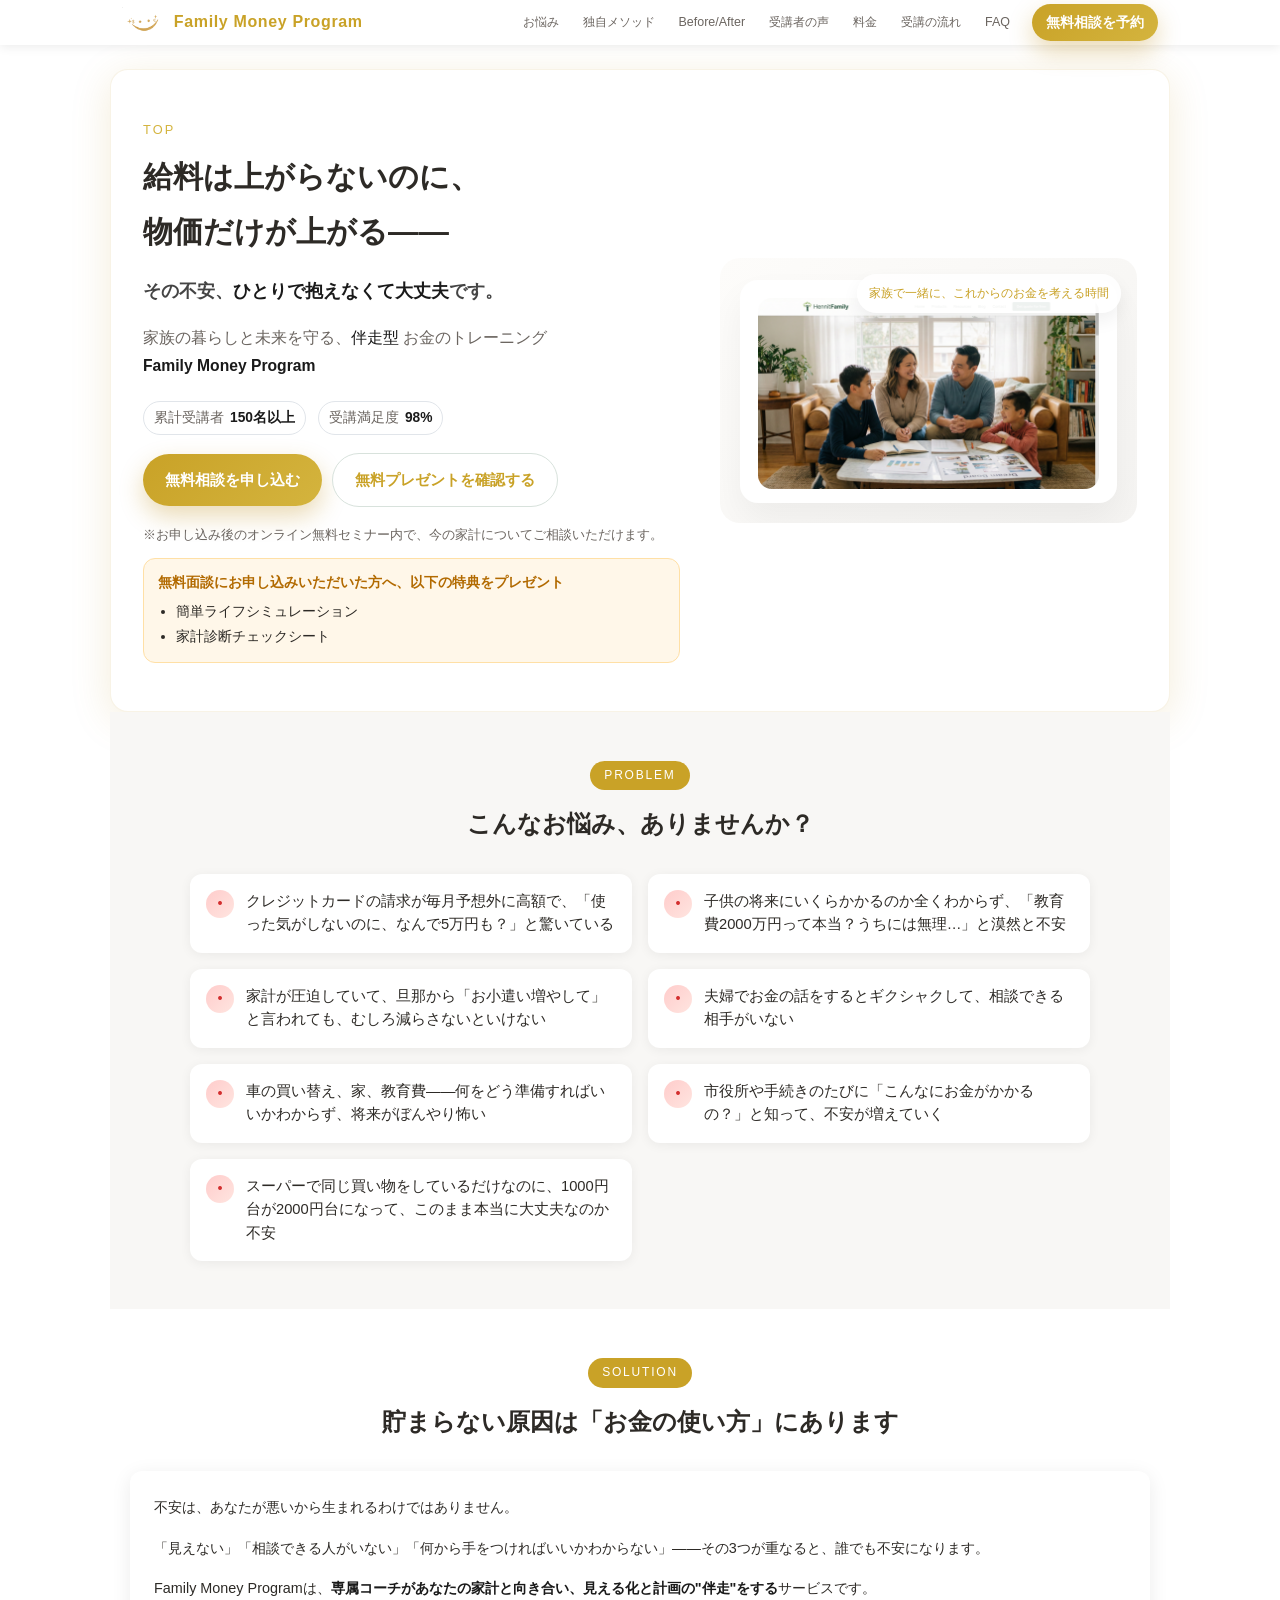
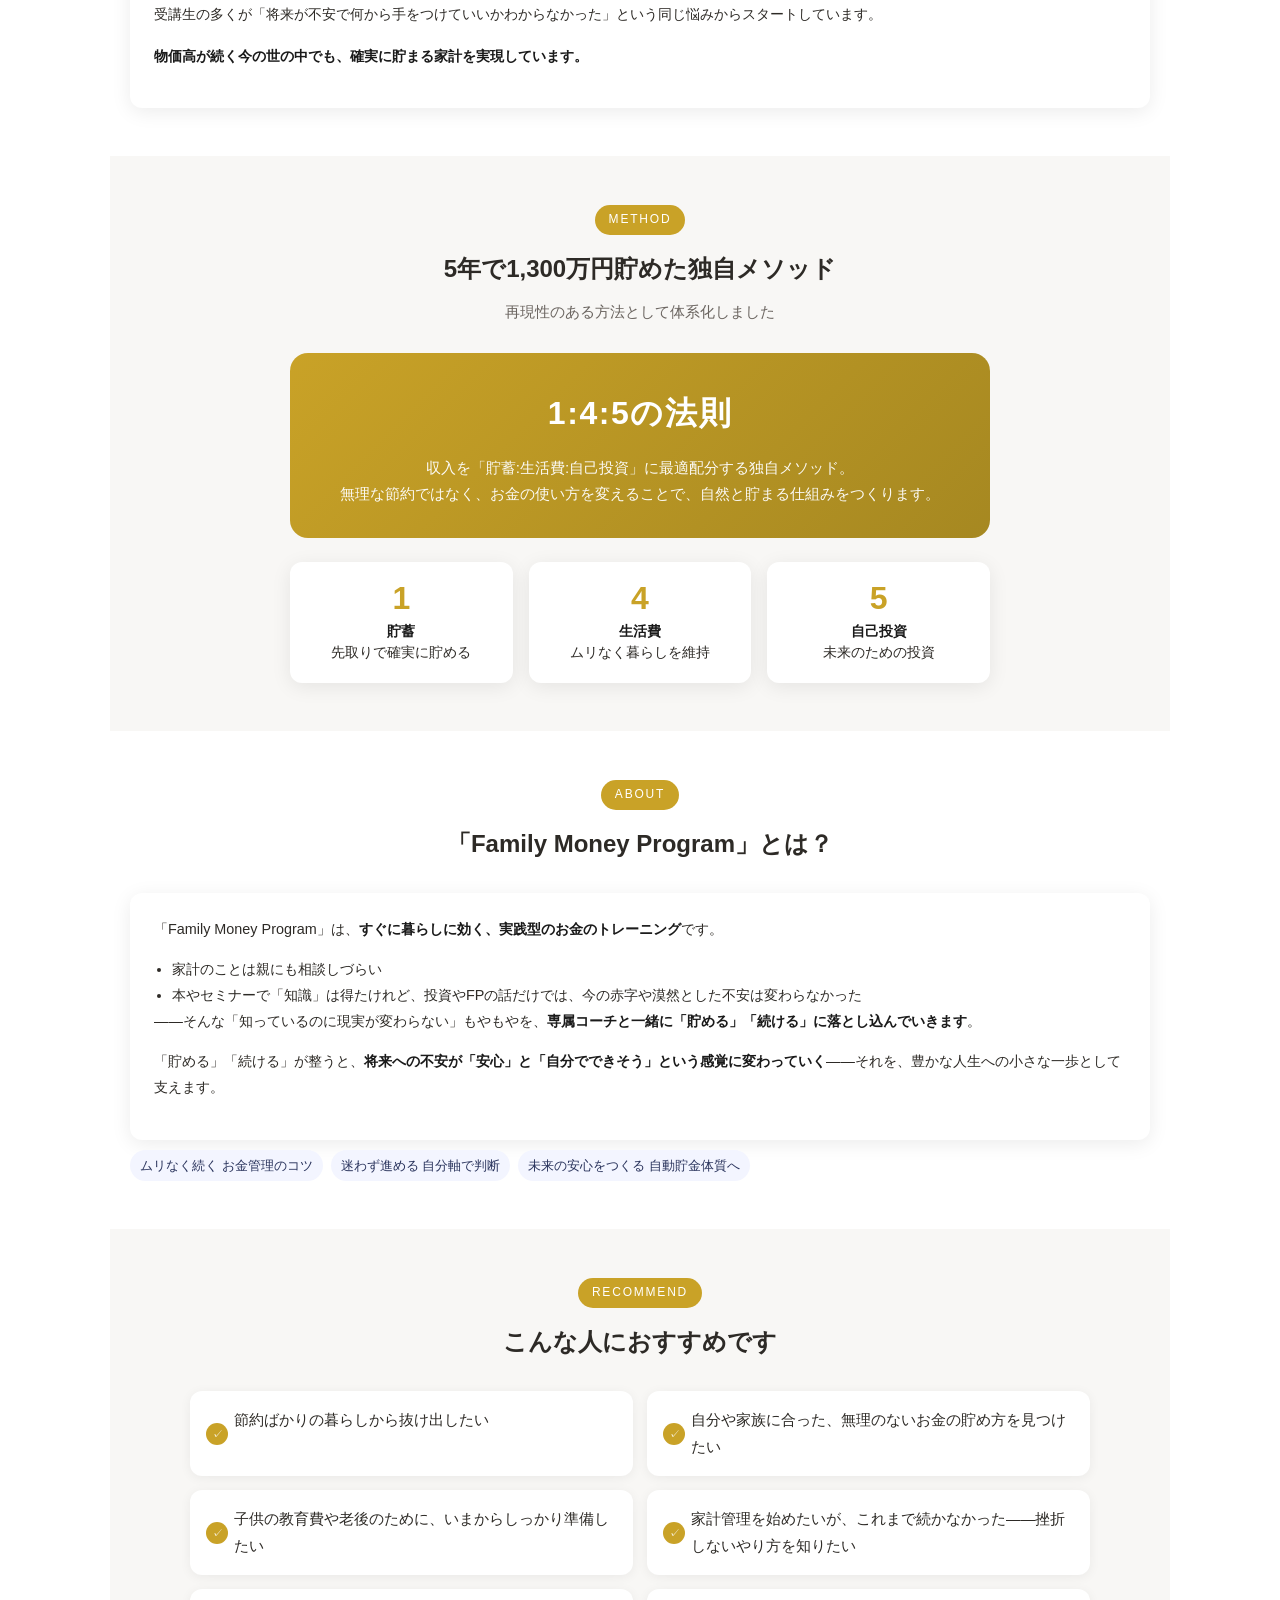
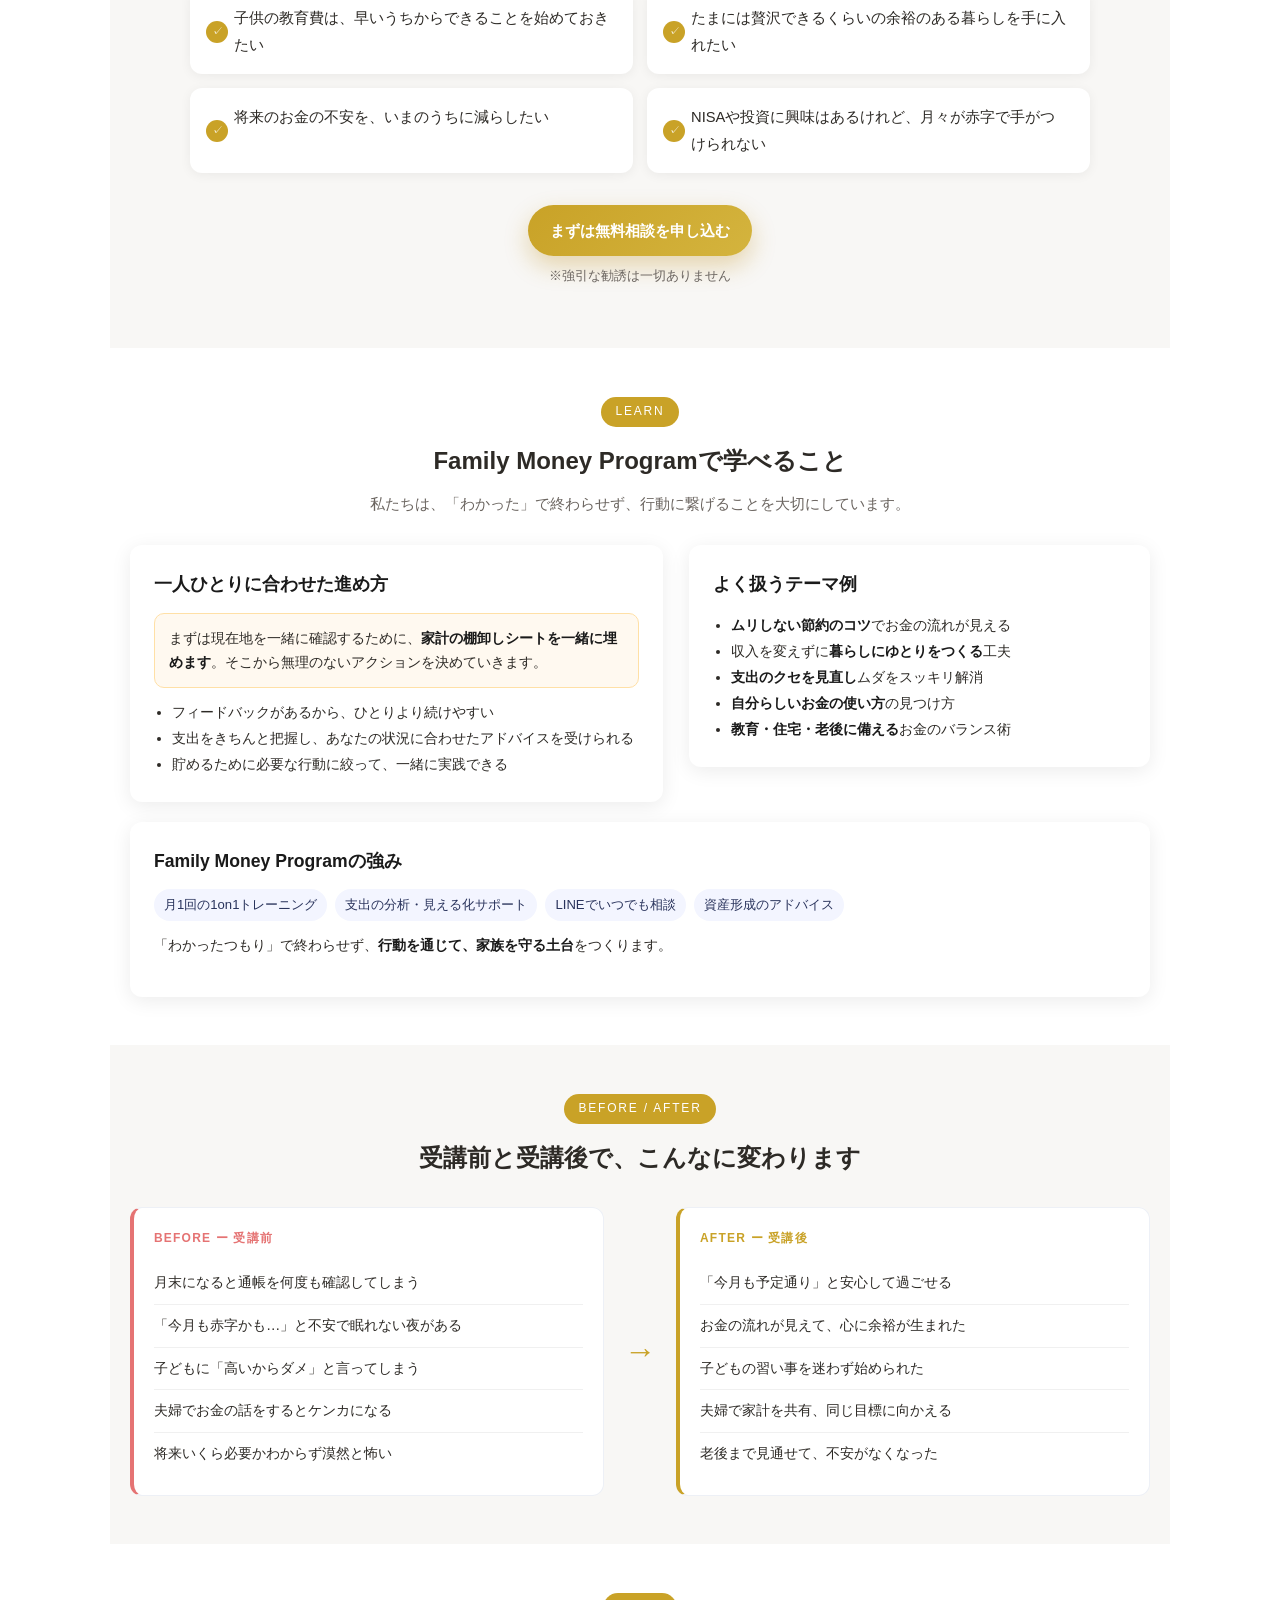
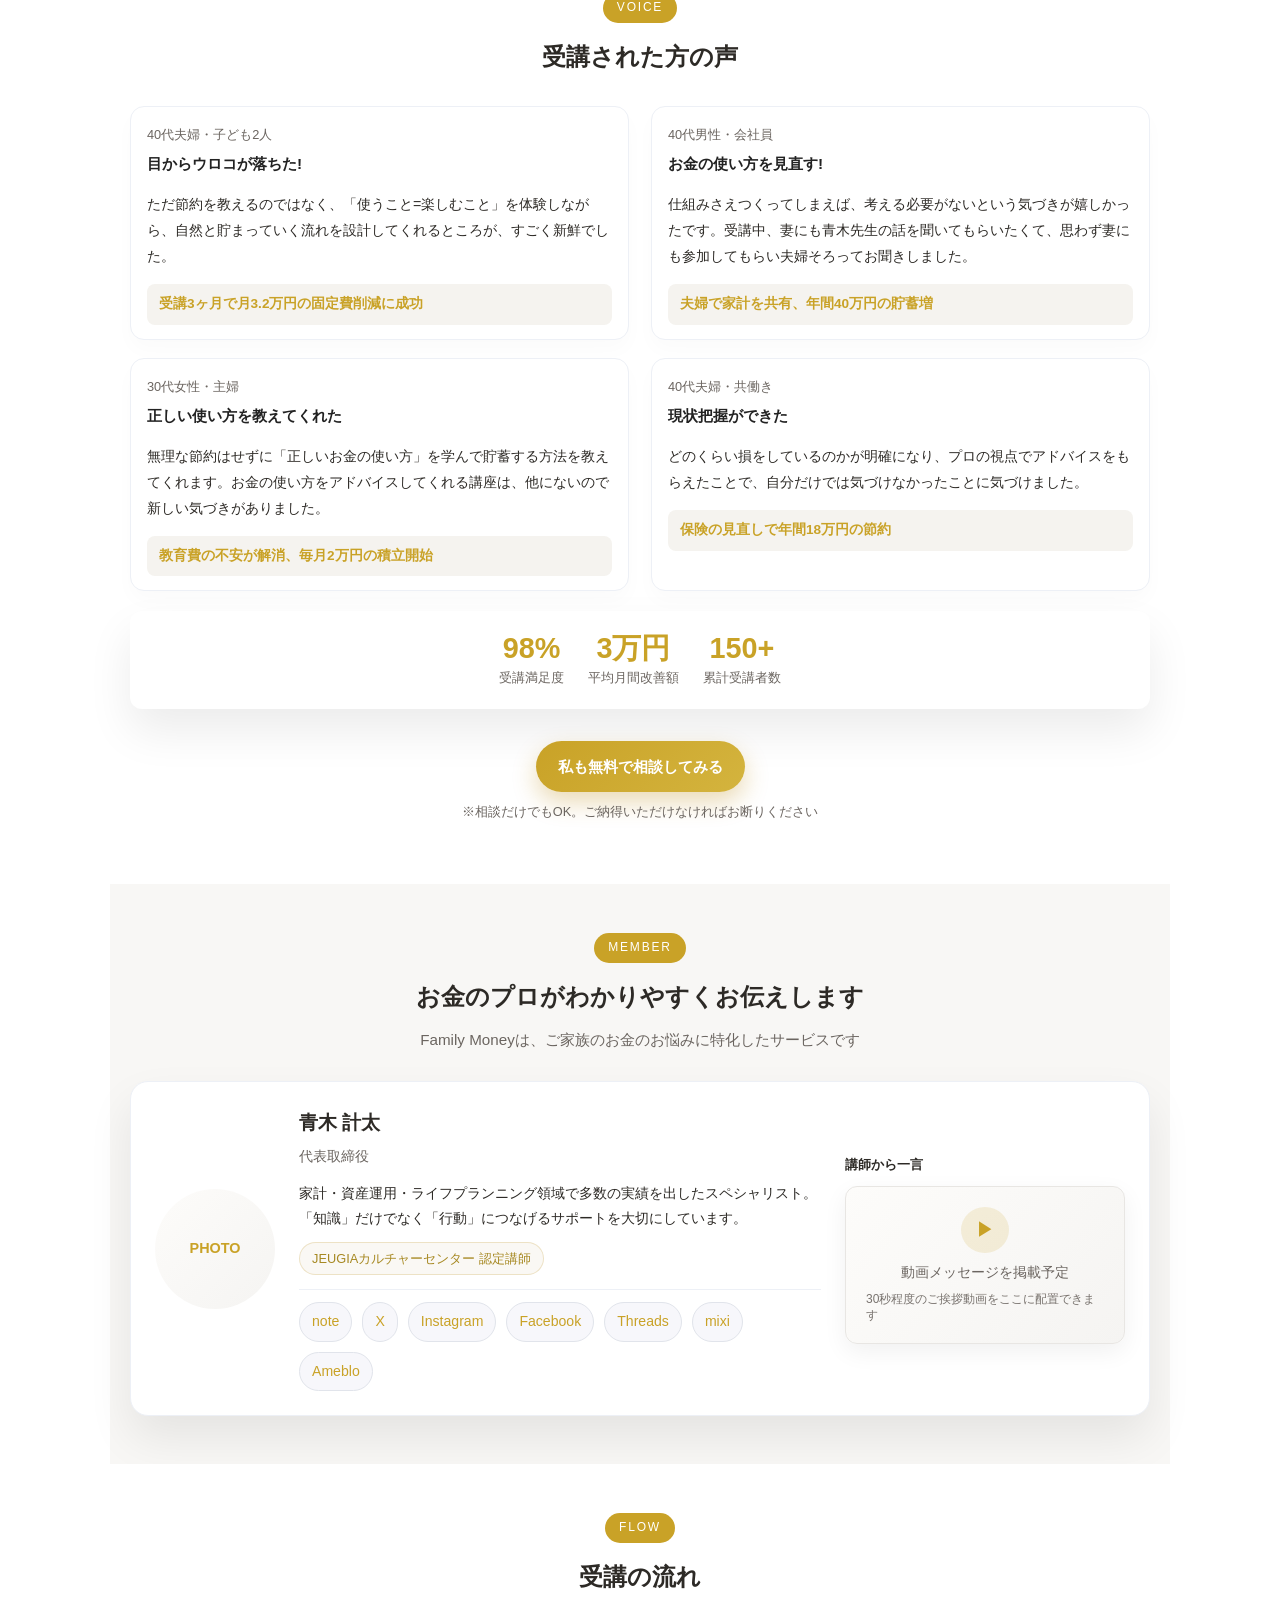
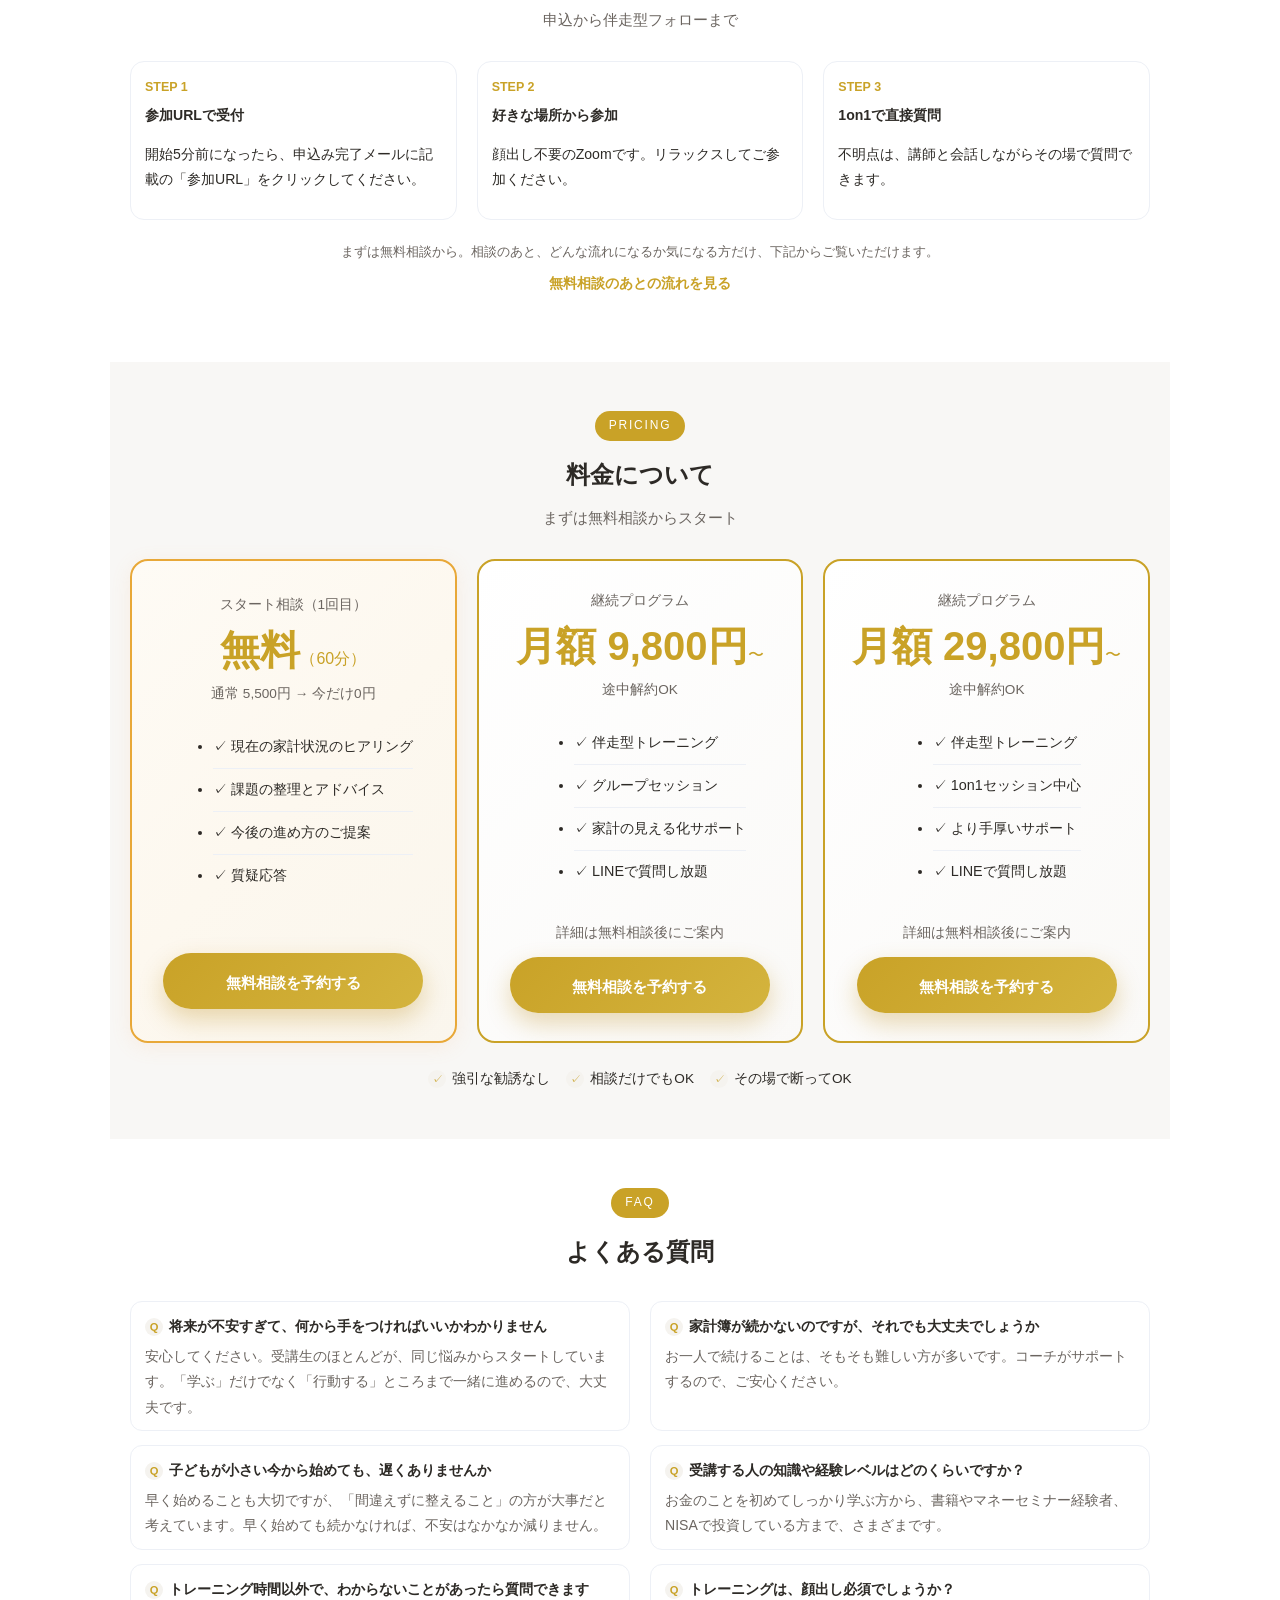
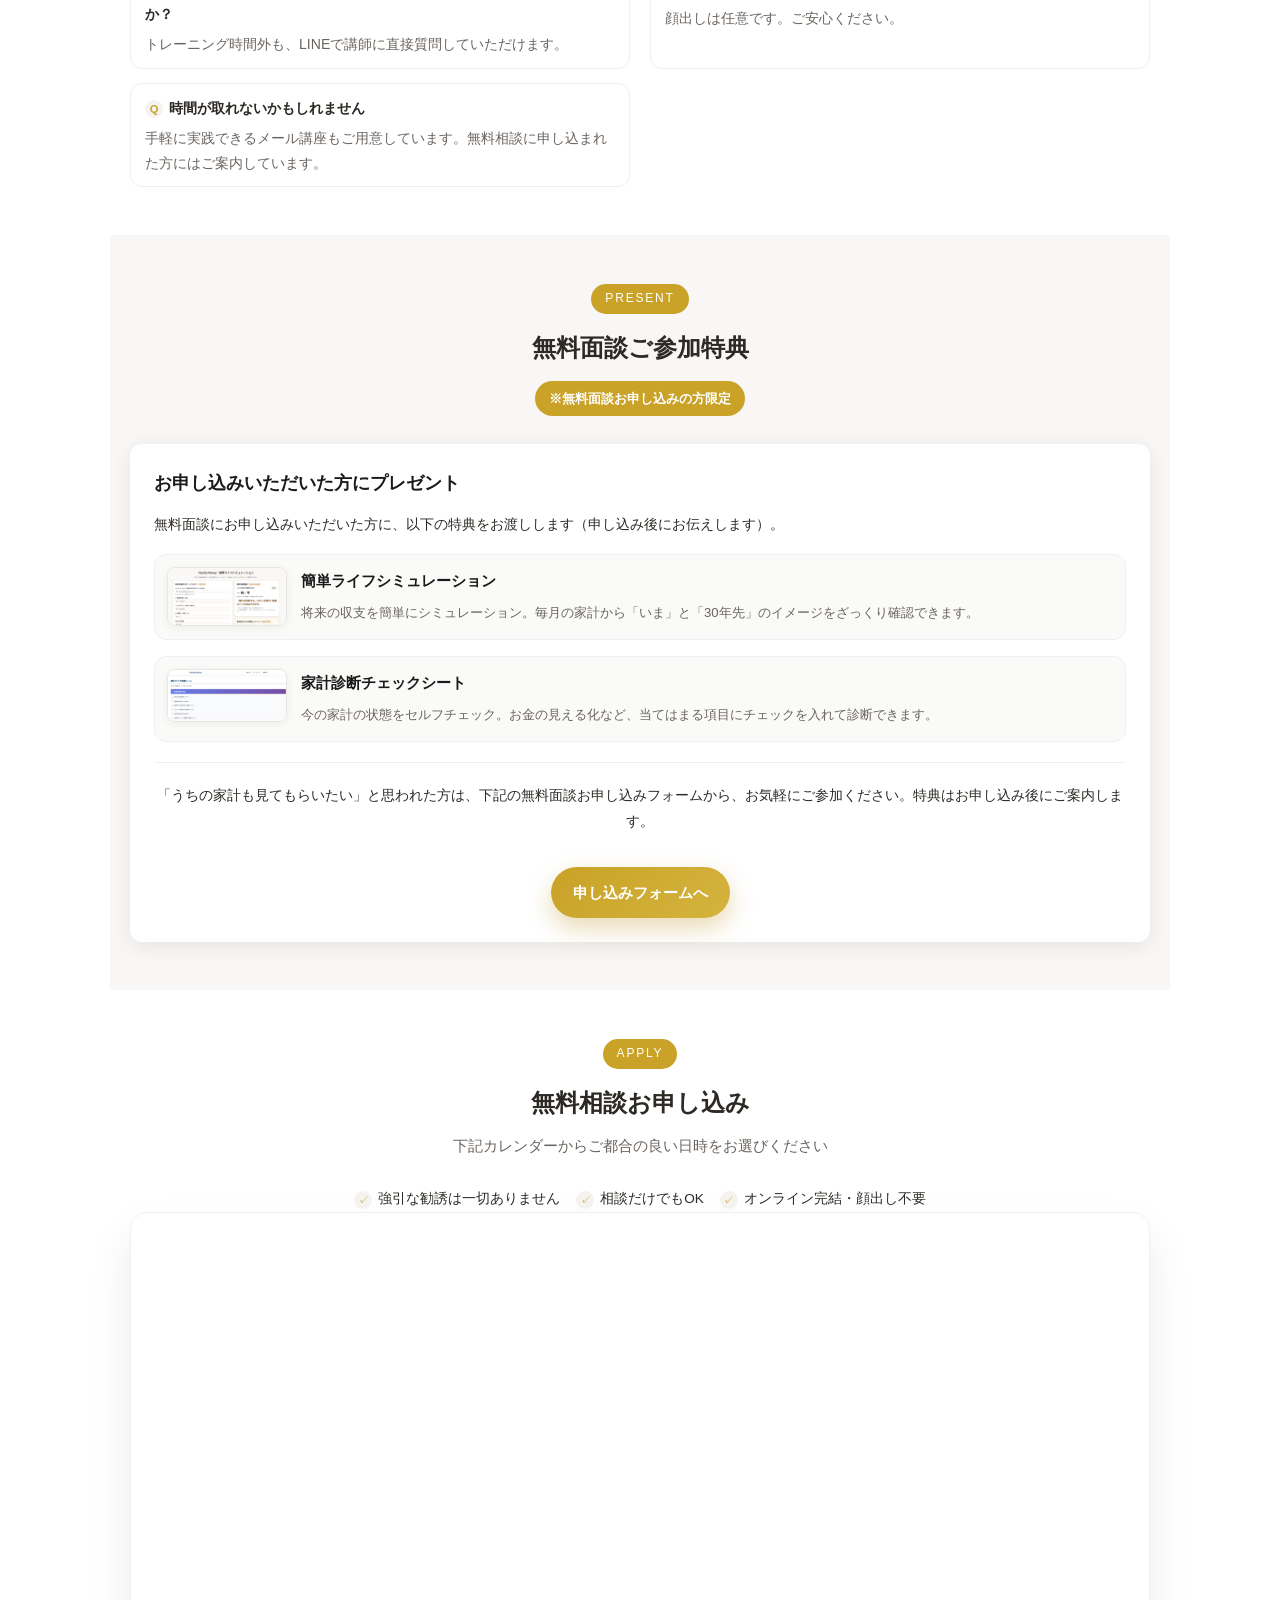
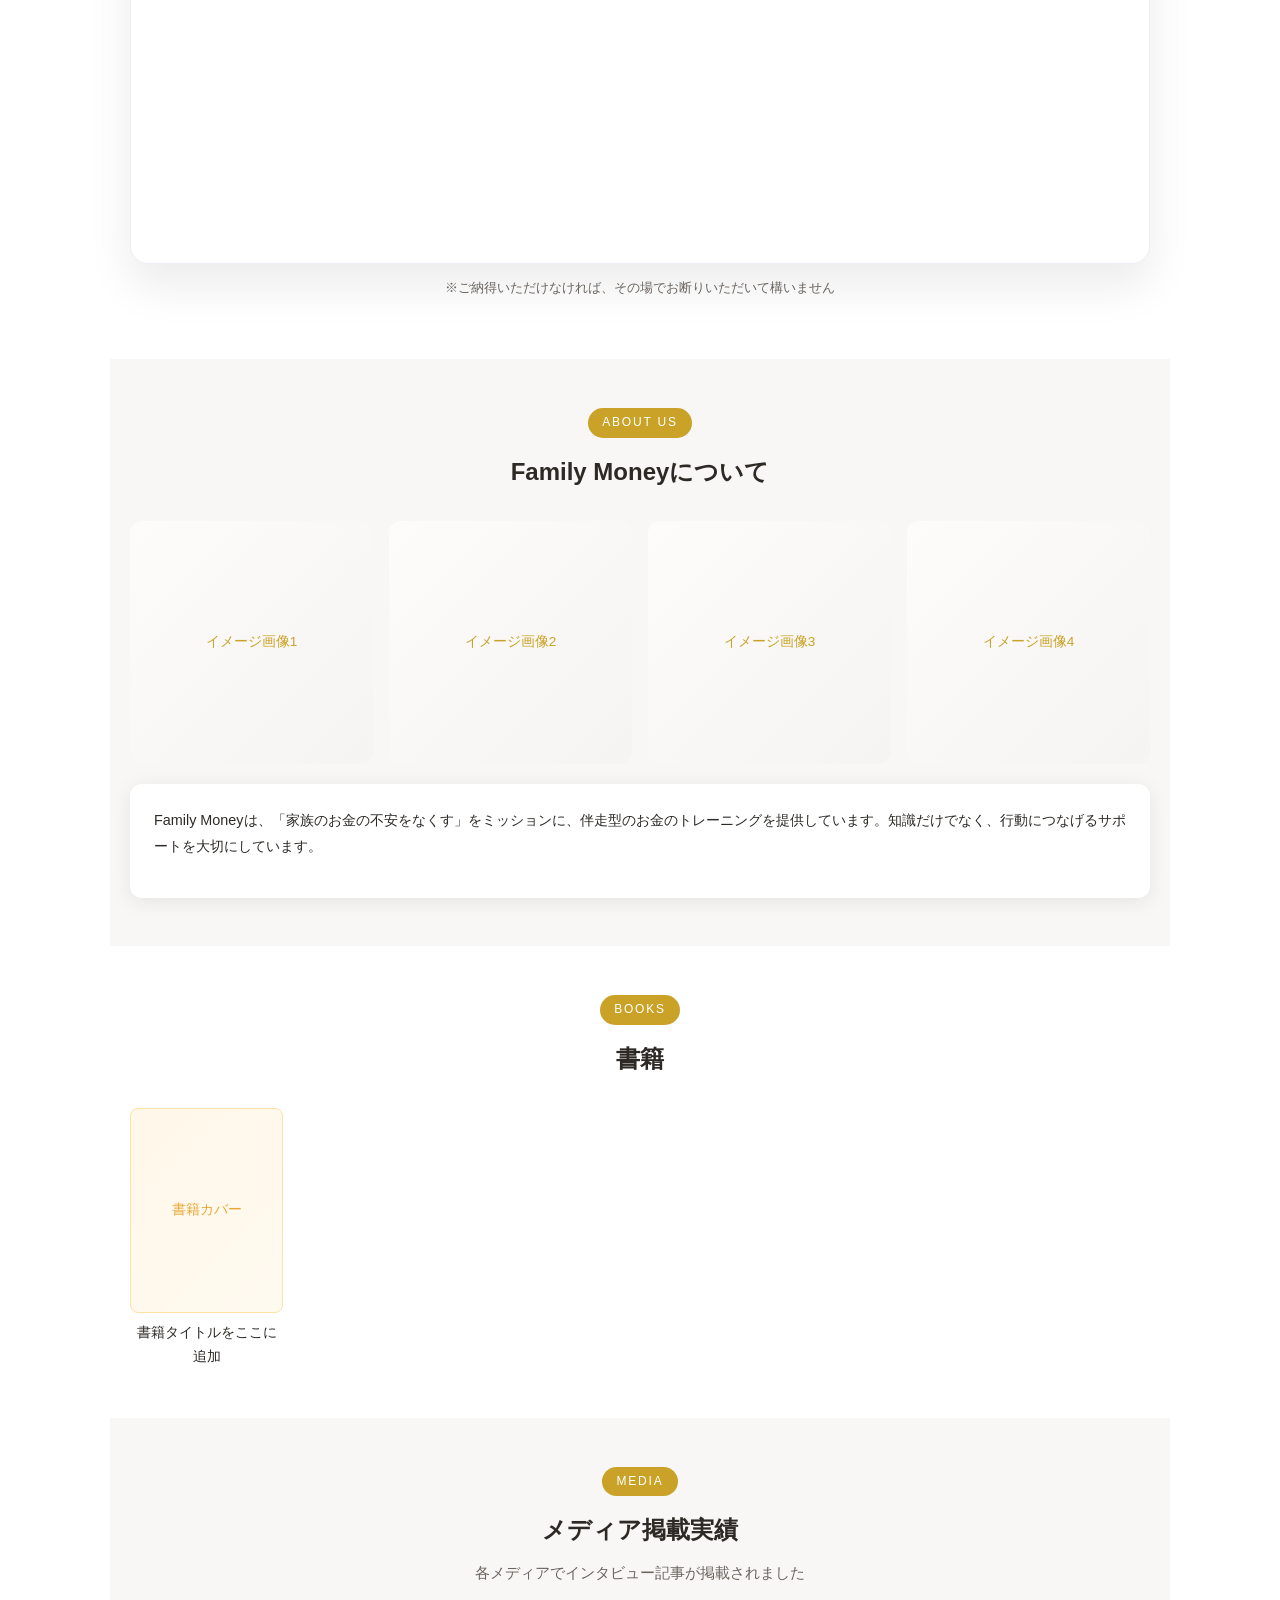
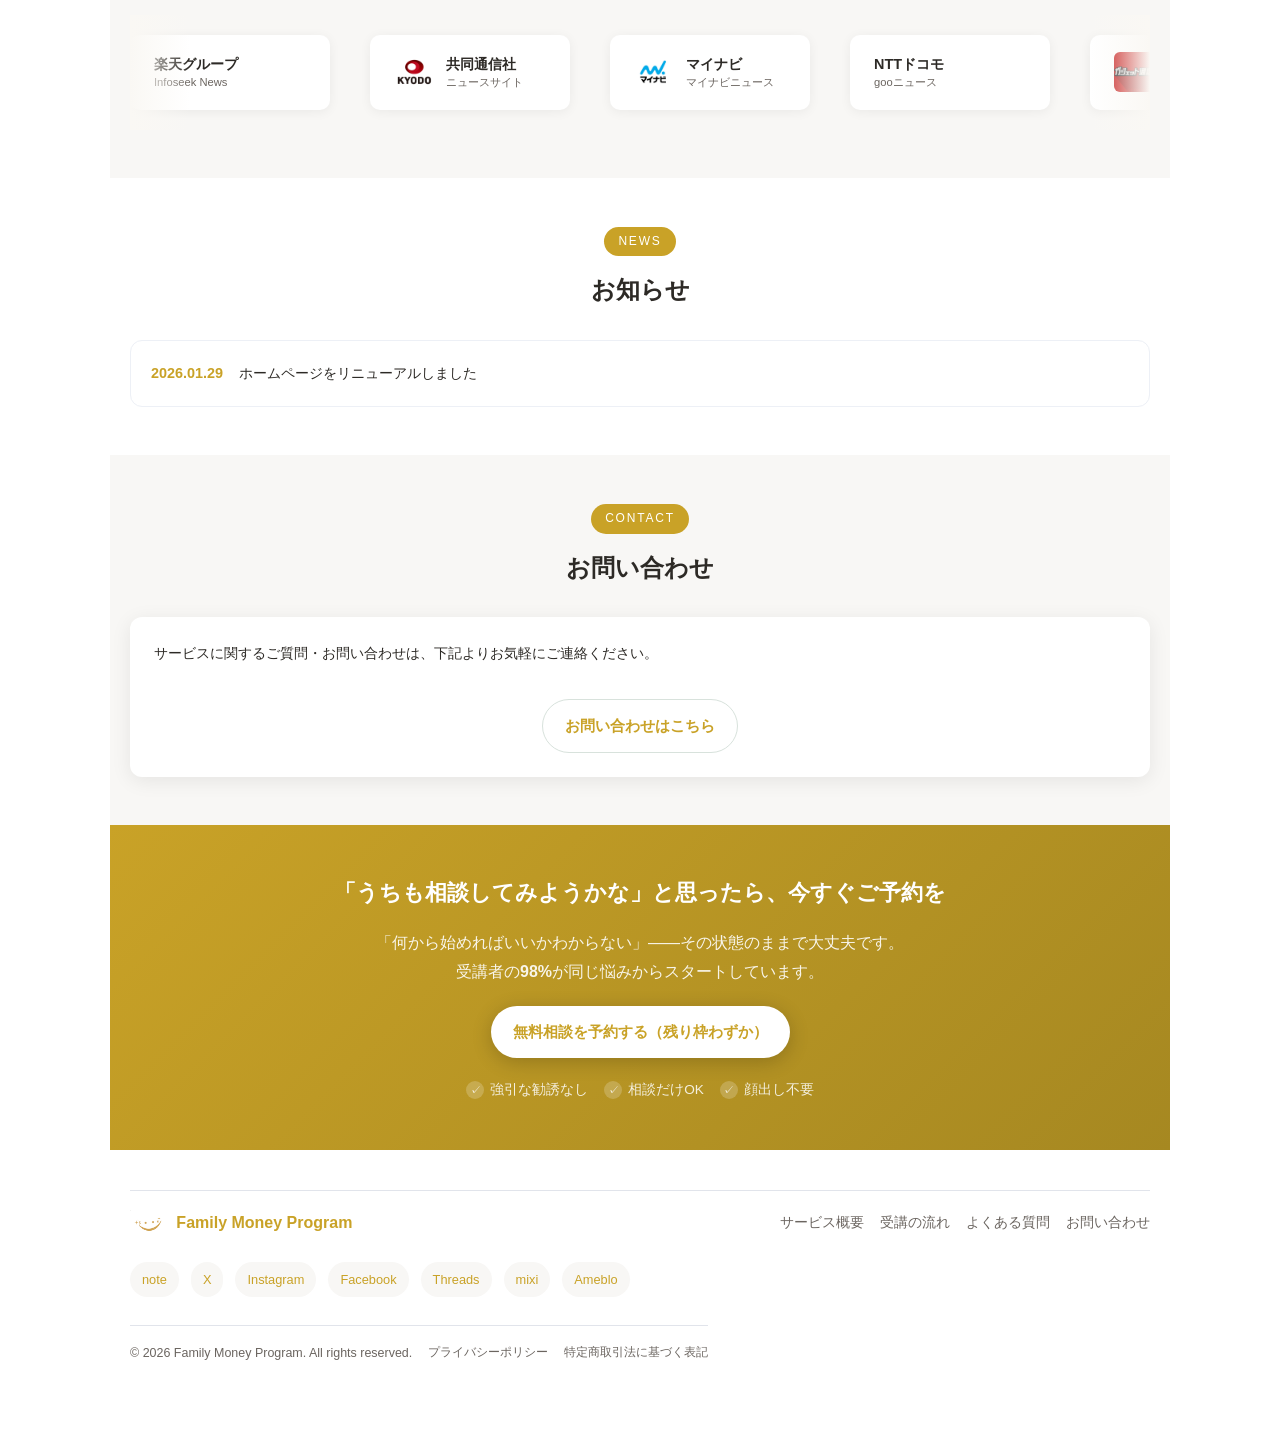
==== commit 0dafb033: "ヒーローセクションに家族でテーブルを囲む画像を追加 Co-authored-by: Cursor <cursoragent@cursor.com>" ====
--- a/index.html
+++ b/index.html
@@ -1899,26 +1899,14 @@
       <div class="hero-image">
         <div class="hero-image-tag">家族で一緒に、これからのお金を考える時間</div>
         <div class="hero-image-main">
-          <div
-            style="
-              height: 180px;
-              border-radius: 14px;
-              background: linear-gradient(135deg, #ffe5e0, #fffaf0);
-              display: flex;
-              align-items: center;
-              justify-content: center;
-              color: #b26a00;
-              font-size: 0.9rem;
-              text-align: center;
-              padding: 0 16px;
-            "
-          >
-            ここに「家族でテーブルを囲む様子」など<br />
-            実際のヒーロー画像が入ります
-          </div>
-          <div class="hero-image-caption">
-            alt例：「リビングで家族が笑顔で話す様子」
-          </div>
+          <img
+            src="images/family-money-hero-top.png"
+            alt="リビングで家族が笑顔で話す様子"
+            loading="lazy"
+            width="1080"
+            height="720"
+            style="width: 100%; height: auto; border-radius: 14px; object-fit: cover;"
+          />
         </div>
       </div>
     </section>
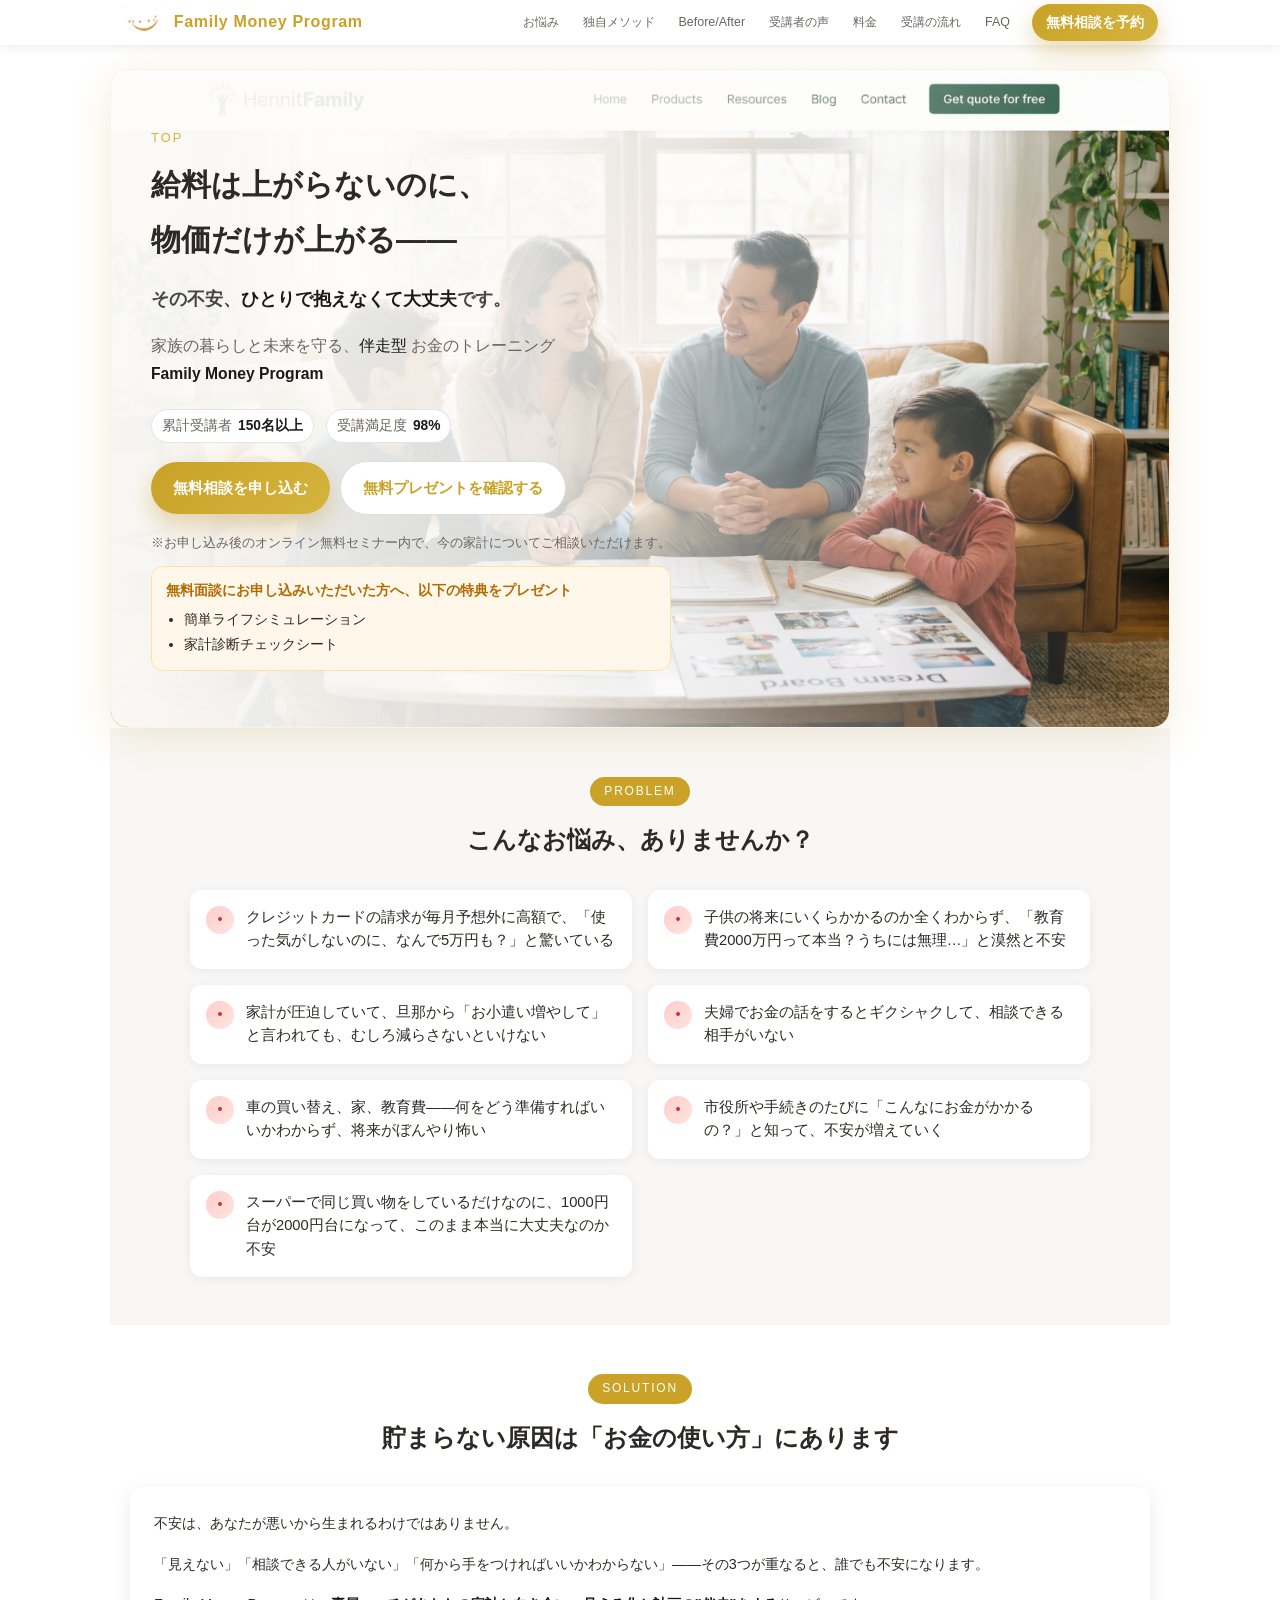
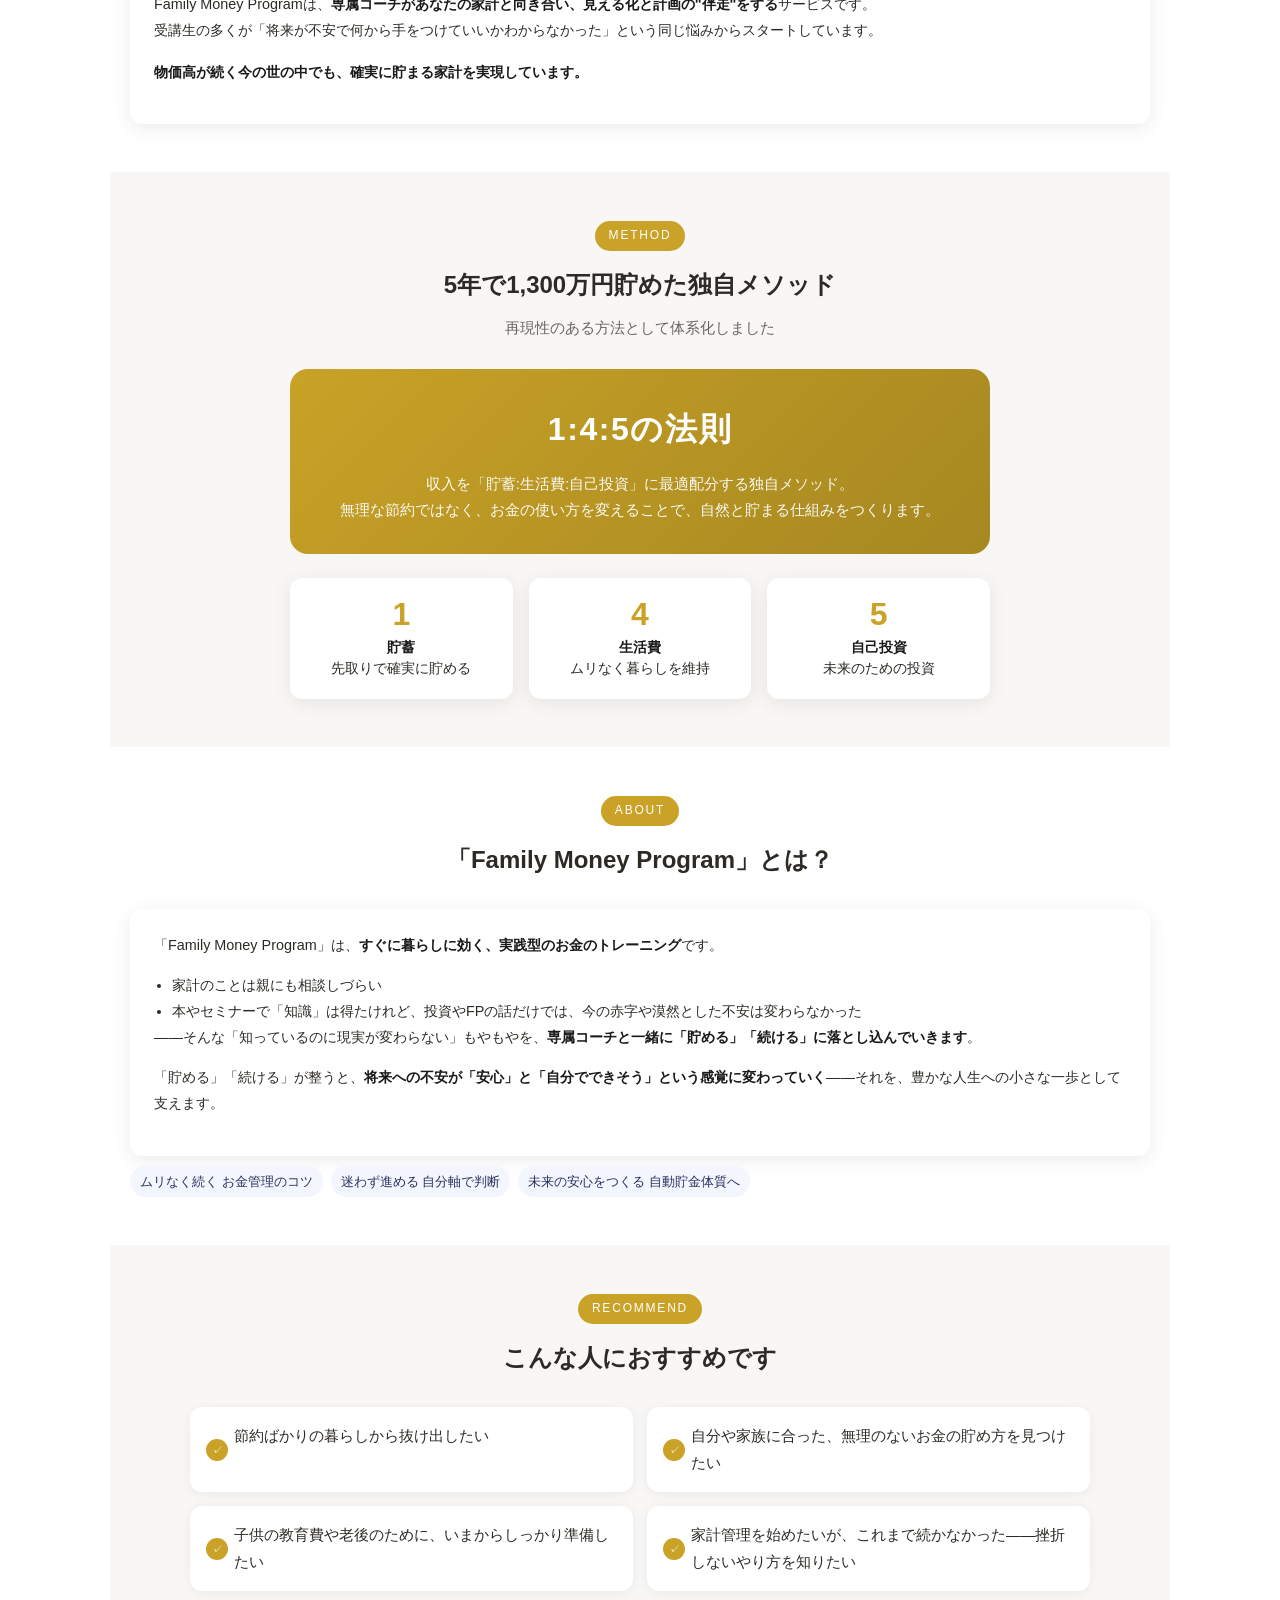
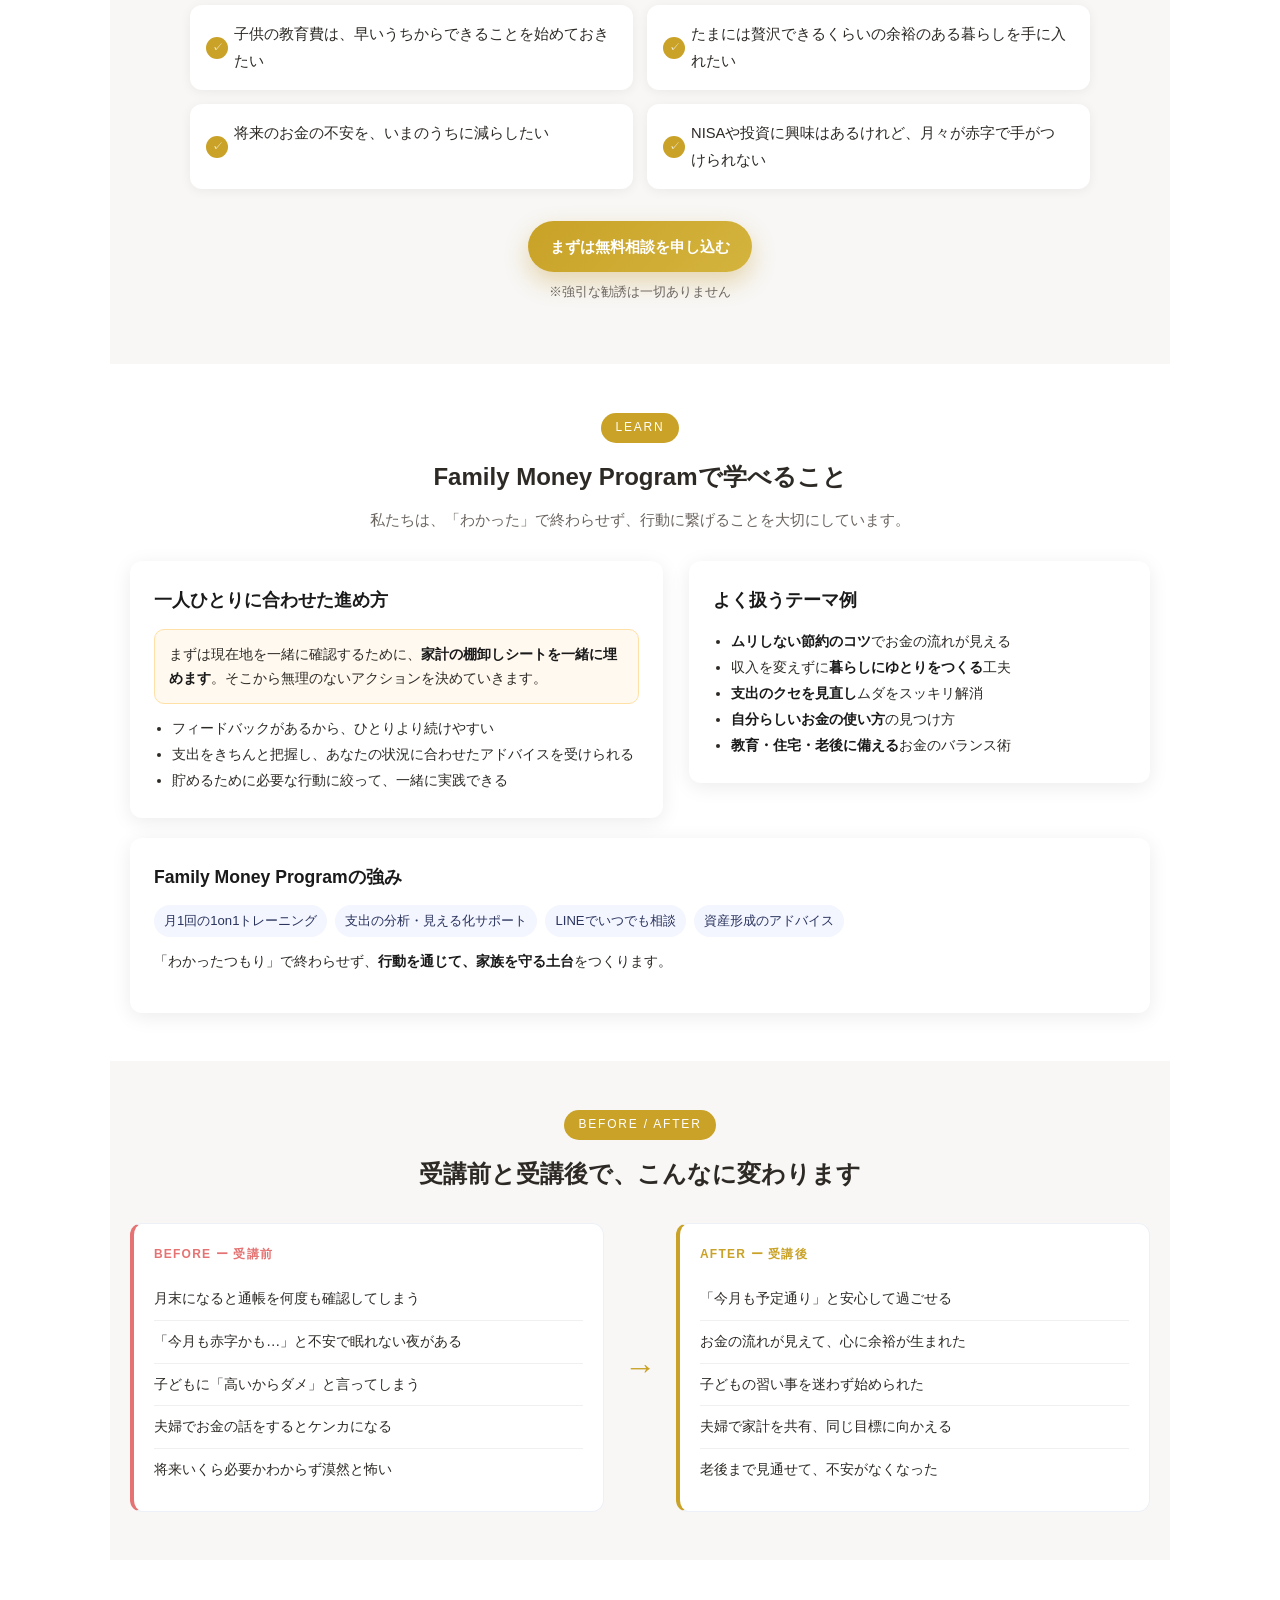
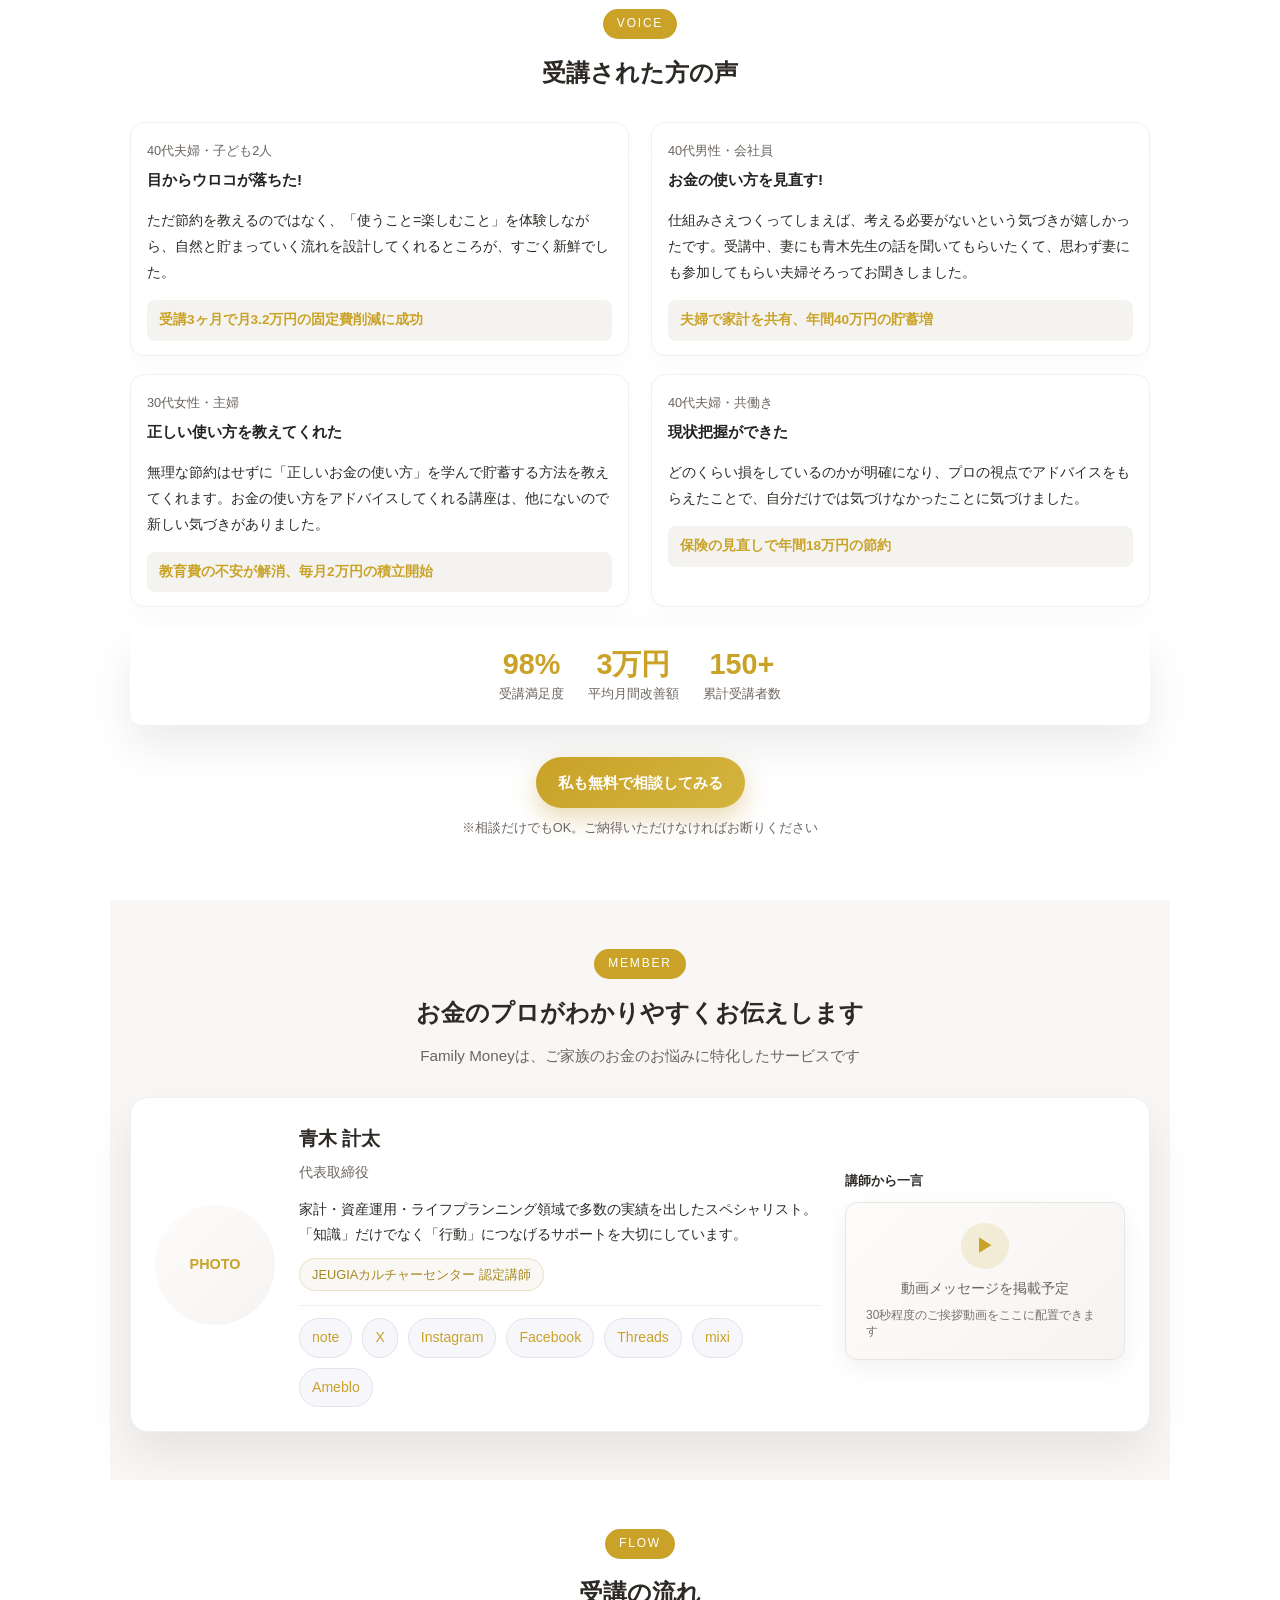
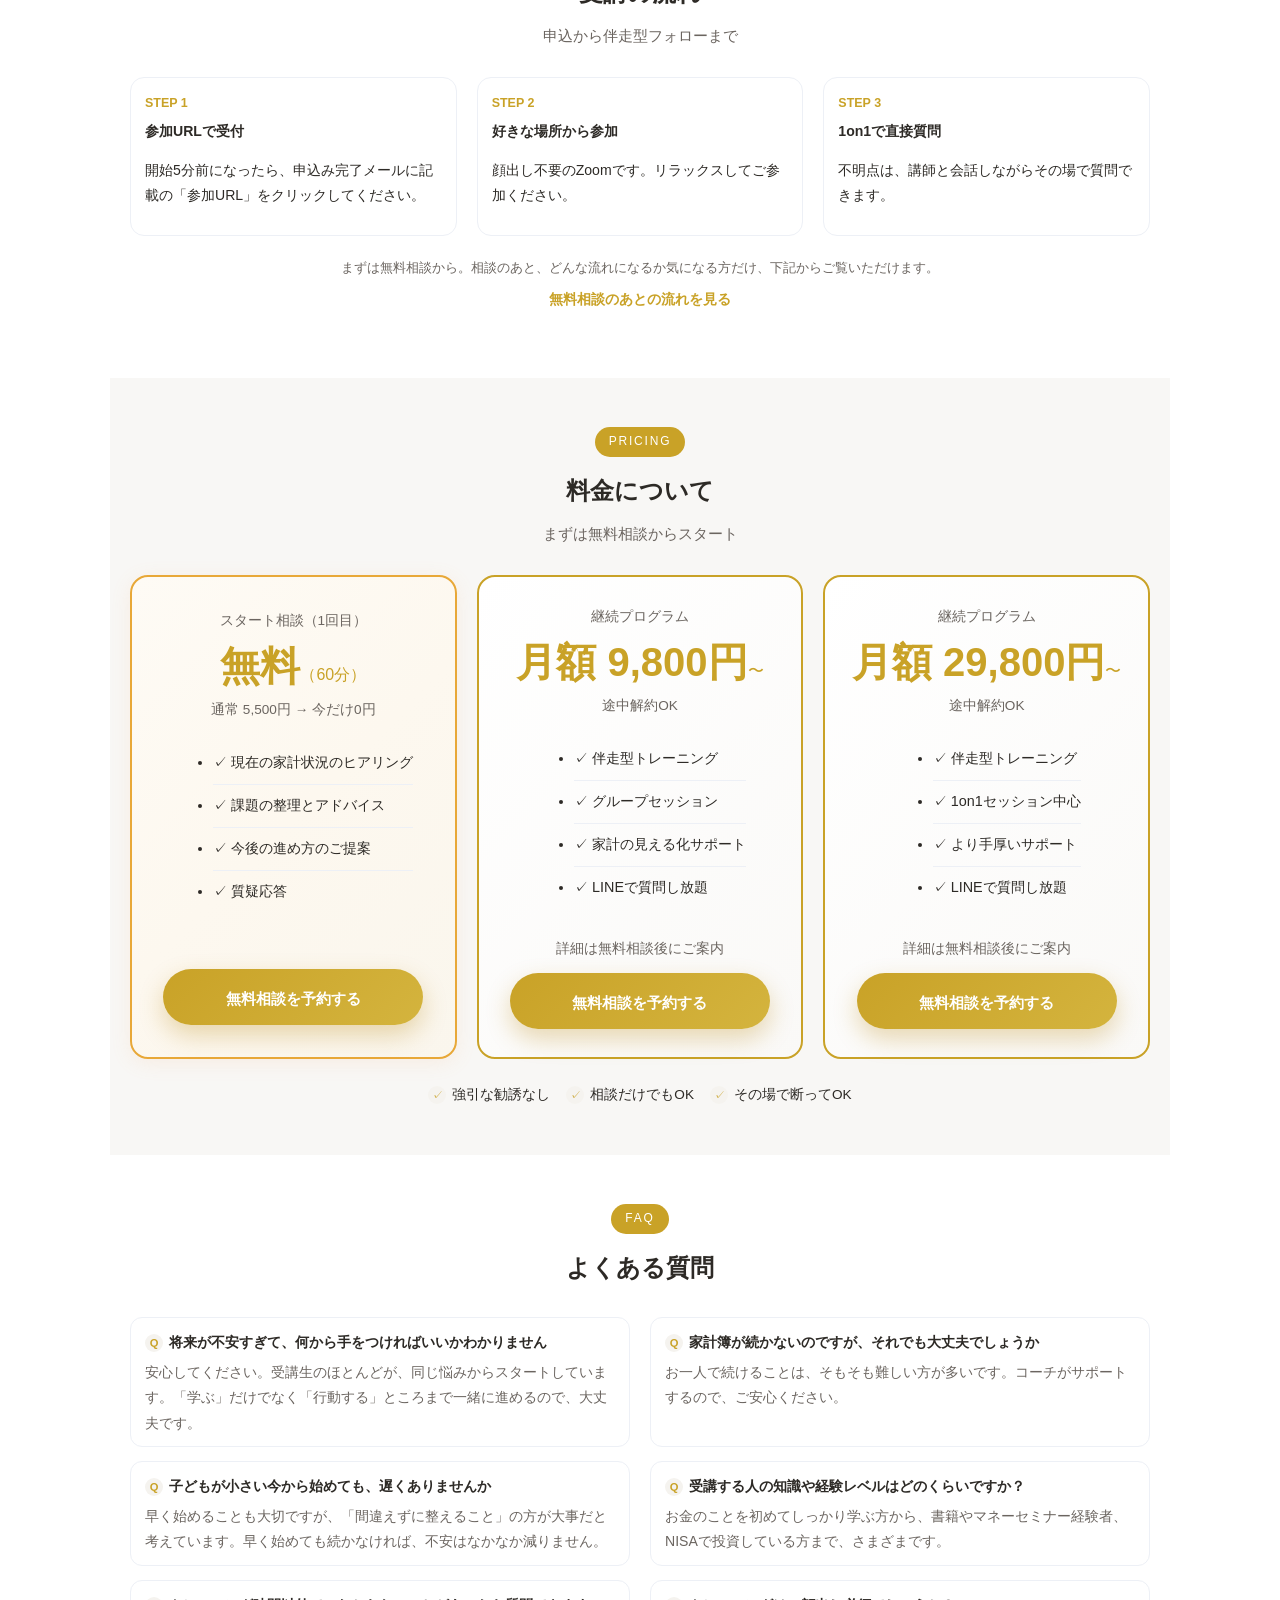
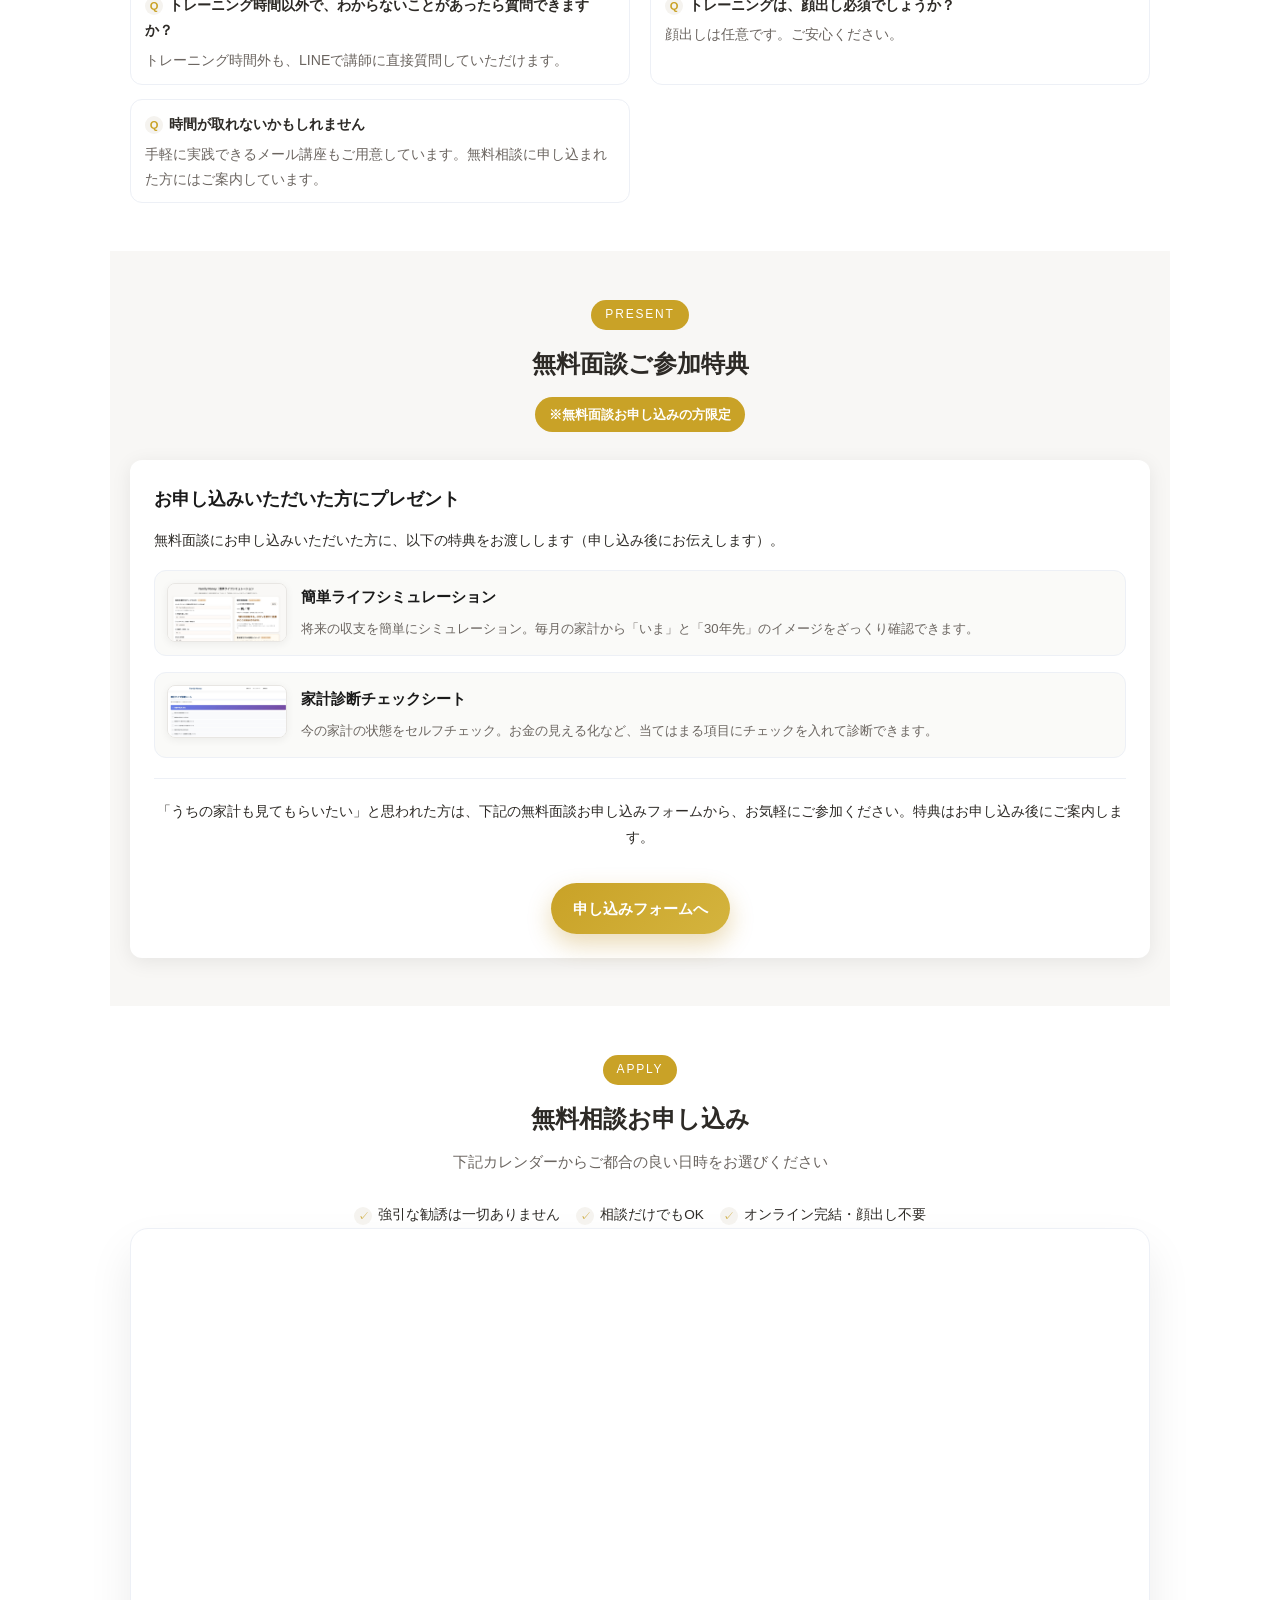
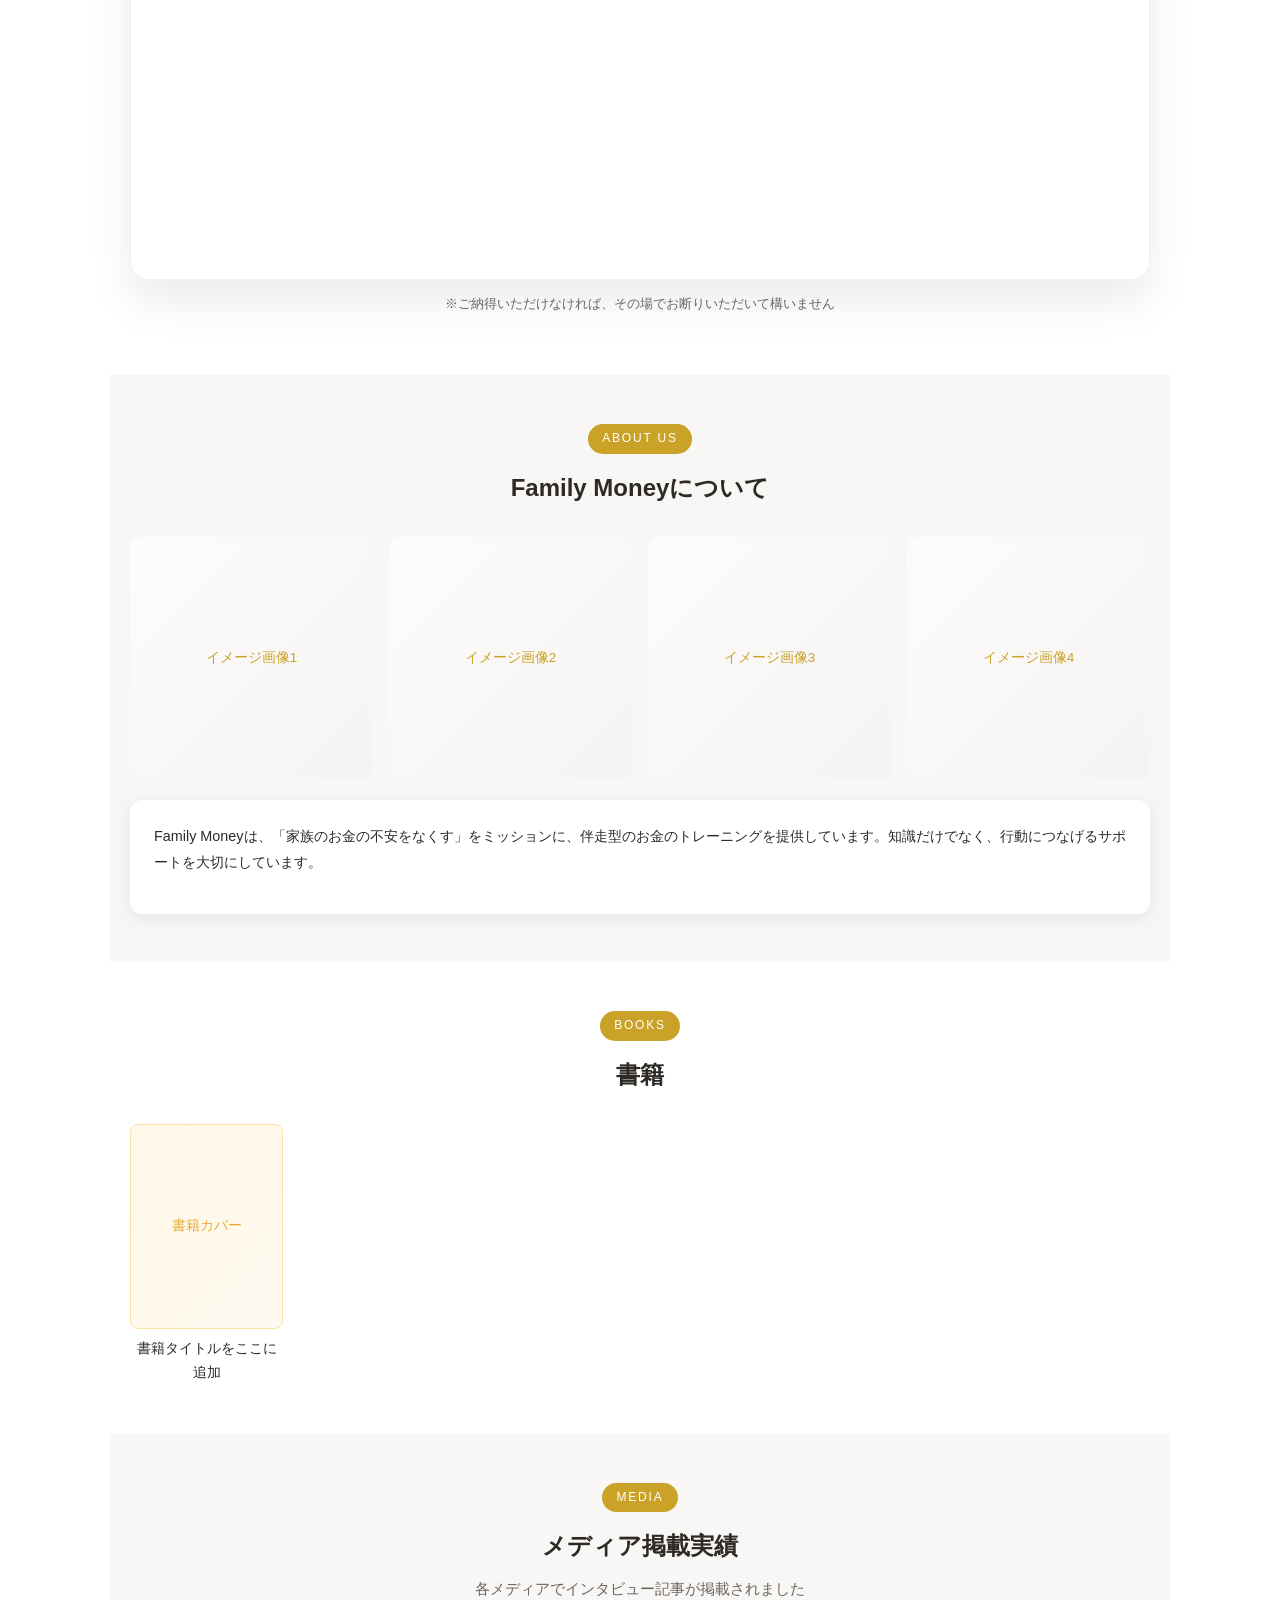
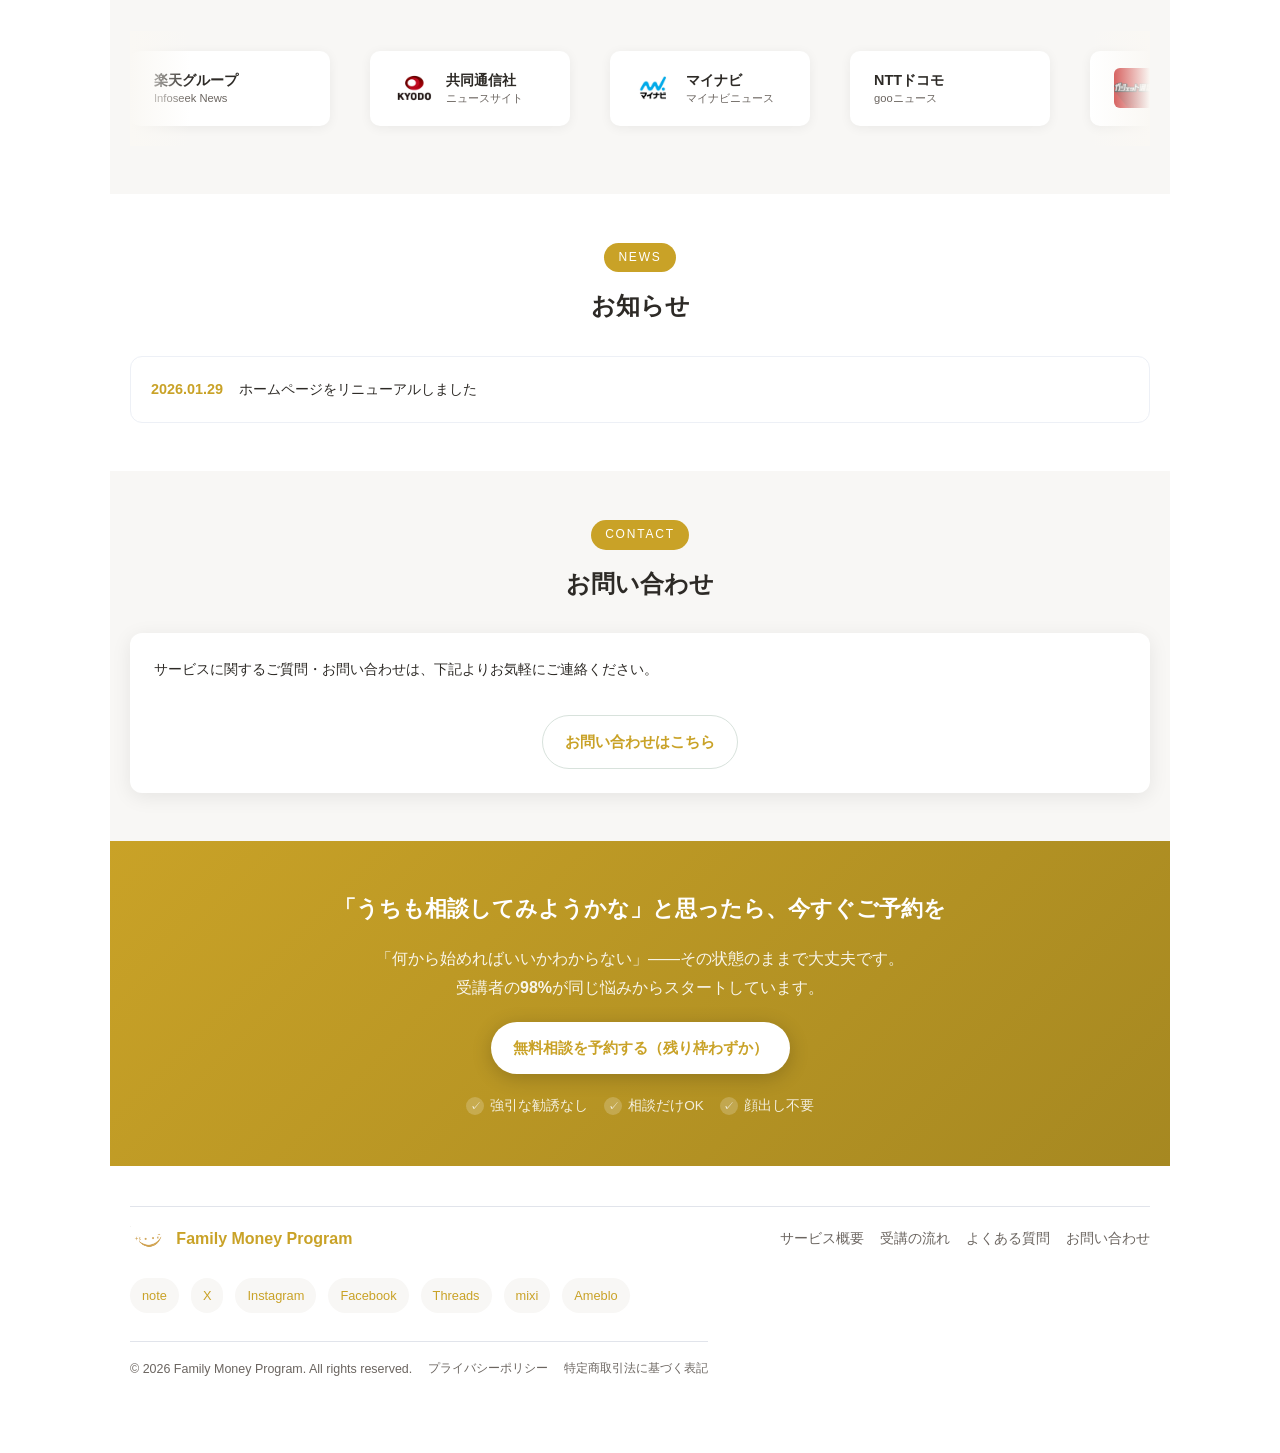
==== commit abf9680b: "ヒーロー画像をセクション全体の背景に変更（全面表示＋テキストオーバーレイ） Co-authored-by: Cursor <cursoragent@cursor.com>" ====
--- a/index.html
+++ b/index.html
@@ -200,16 +200,41 @@
     }
 
     .hero {
+      position: relative;
       display: grid;
-      grid-template-columns: minmax(0, 1.8fr) minmax(0, 1.4fr);
-      gap: 40px;
-      align-items: center;
-      padding: 48px 32px;
-      background: linear-gradient(135deg, #fdfcfa 0%, #ffffff 100%);
+      grid-template-columns: minmax(0, 1fr);
+      align-items: center;
+      padding: 56px 40px;
+      min-height: 420px;
       border-radius: var(--radius-lg);
       box-shadow: 0 8px 40px rgba(184, 134, 11, 0.15);
       margin-bottom: 0;
       border: 1px solid rgba(184, 134, 11, 0.1);
+      overflow: hidden;
+    }
+
+    .hero-bg-img {
+      position: absolute;
+      inset: 0;
+      width: 100%;
+      height: 100%;
+      object-fit: cover;
+      z-index: 0;
+    }
+
+    .hero::before {
+      content: '';
+      position: absolute;
+      inset: 0;
+      background: linear-gradient(to right, rgba(253, 252, 250, 0.97) 0%, rgba(253, 252, 250, 0.85) 40%, rgba(253, 252, 250, 0.4) 65%, transparent 100%);
+      z-index: 1;
+      pointer-events: none;
+    }
+
+    .hero-content {
+      position: relative;
+      z-index: 2;
+      max-width: 520px;
     }
 
     .hero-label {
@@ -293,39 +318,6 @@
     .hero-present-list {
       margin: 0;
       padding-left: 18px;
-    }
-
-    .hero-image {
-      position: relative;
-      border-radius: 20px;
-      overflow: hidden;
-      background: linear-gradient(135deg, #fdfcfa, #f5f4f2);
-      padding: 22px 20px 20px;
-    }
-
-    .hero-image-main {
-      border-radius: 18px;
-      background: #ffffff;
-      padding: 18px 18px 14px;
-      box-shadow: 0 18px 35px rgba(0, 0, 0, 0.05);
-    }
-
-    .hero-image-caption {
-      font-size: 0.78rem;
-      color: var(--muted);
-      margin-top: 8px;
-    }
-
-    .hero-image-tag {
-      position: absolute;
-      top: 16px;
-      right: 16px;
-      padding: 8px 12px;
-      border-radius: 999px;
-      background: rgba(255, 255, 255, 0.92);
-      font-size: 0.78rem;
-      color: var(--primary);
-      box-shadow: 0 8px 18px rgba(0, 0, 0, 0.06);
     }
 
     section {
@@ -1755,12 +1747,12 @@
         align-items: flex-start;
       }
       .hero {
-        grid-template-columns: minmax(0, 1fr);
-        padding: 22px 18px;
+        padding: 28px 20px;
+        min-height: 380px;
       }
 
-      .hero-image {
-        order: -1;
+      .hero-content {
+        max-width: 100%;
       }
 
       .problem-grid,
@@ -1852,8 +1844,9 @@
       </div>
     </header>
 
-    <section class="hero">
-      <div>
+    <section class="hero" aria-label="ヒーロー">
+      <img src="images/family-money-hero-top.png" alt="リビングで家族が笑顔で話す様子" class="hero-bg-img" width="1080" height="720" loading="eager" />
+      <div class="hero-content">
         <div class="hero-label">TOP</div>
         <h1 class="hero-title-main">
           給料は上がらないのに、<br />物価だけが上がる——
@@ -1894,19 +1887,6 @@
             <li>簡単ライフシミュレーション</li>
             <li>家計診断チェックシート</li>
           </ul>
-        </div>
-      </div>
-      <div class="hero-image">
-        <div class="hero-image-tag">家族で一緒に、これからのお金を考える時間</div>
-        <div class="hero-image-main">
-          <img
-            src="images/family-money-hero-top.png"
-            alt="リビングで家族が笑顔で話す様子"
-            loading="lazy"
-            width="1080"
-            height="720"
-            style="width: 100%; height: auto; border-radius: 14px; object-fit: cover;"
-          />
         </div>
       </div>
     </section>
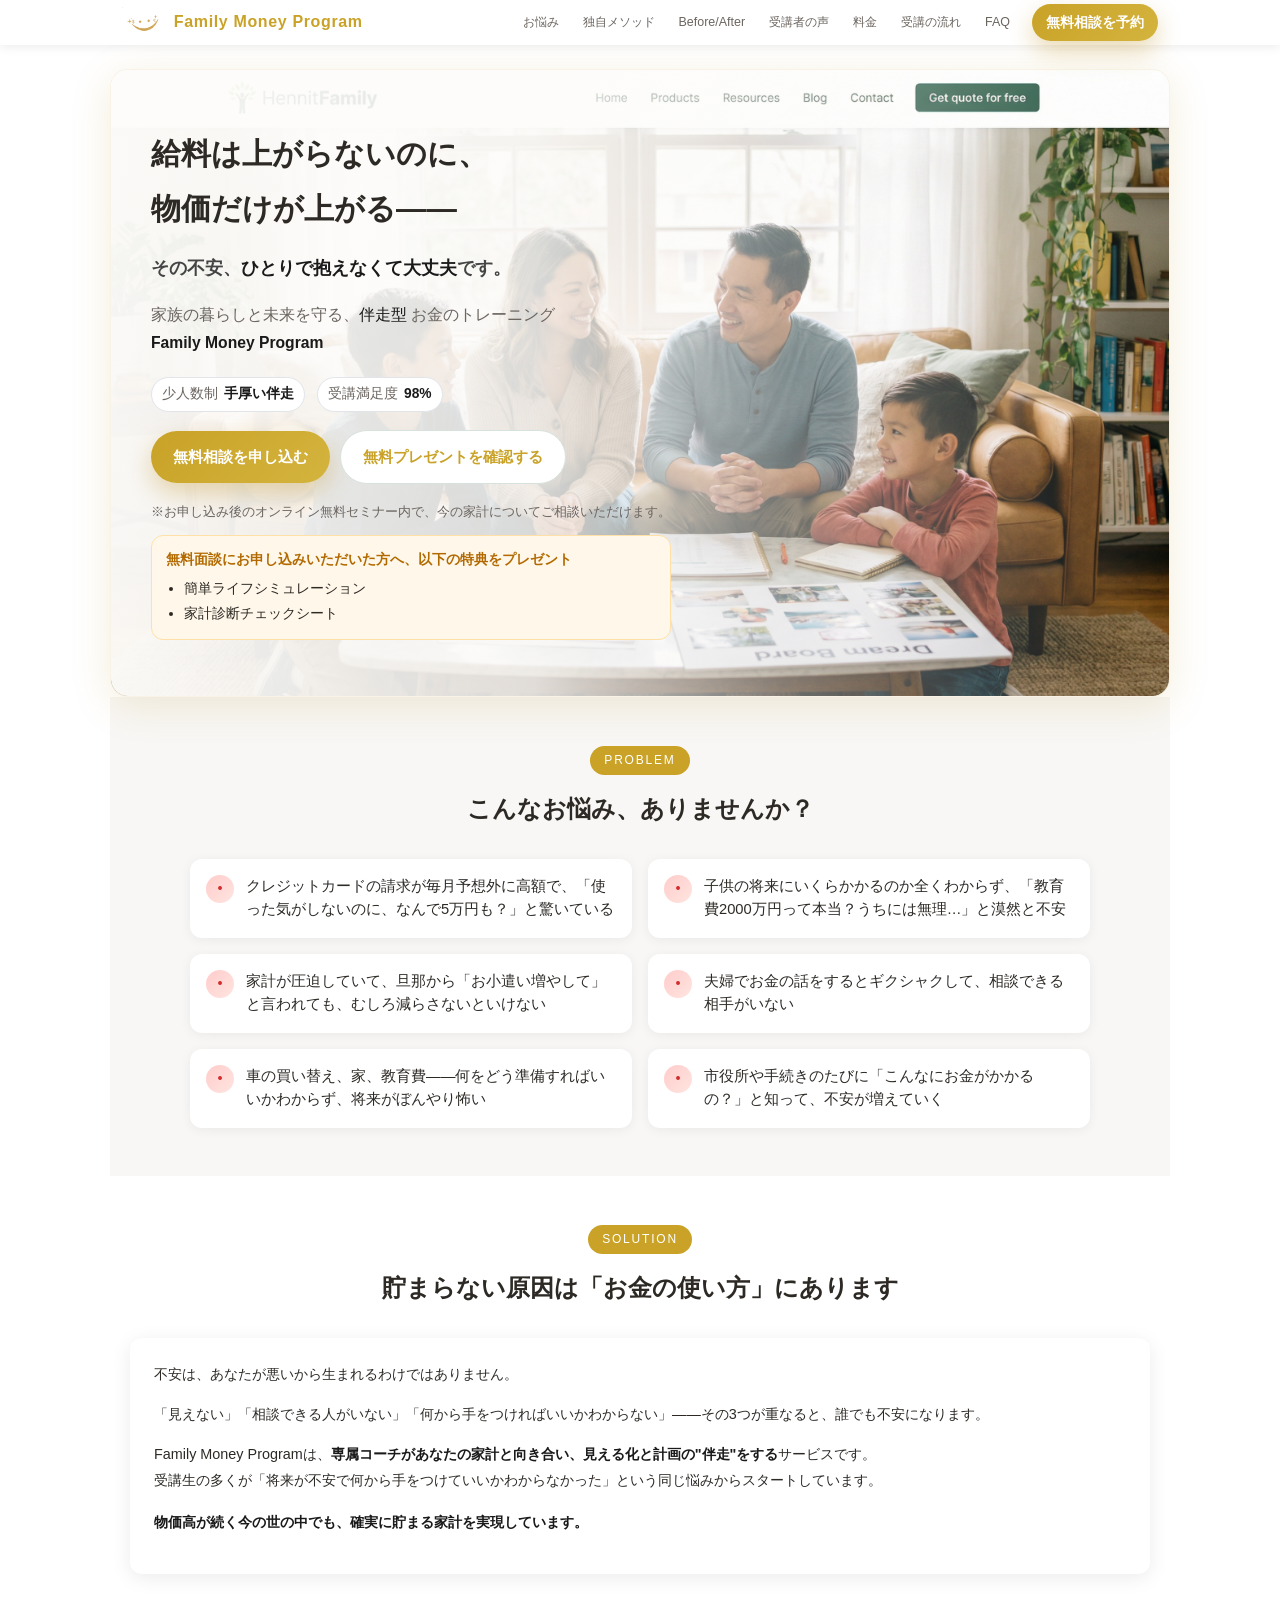
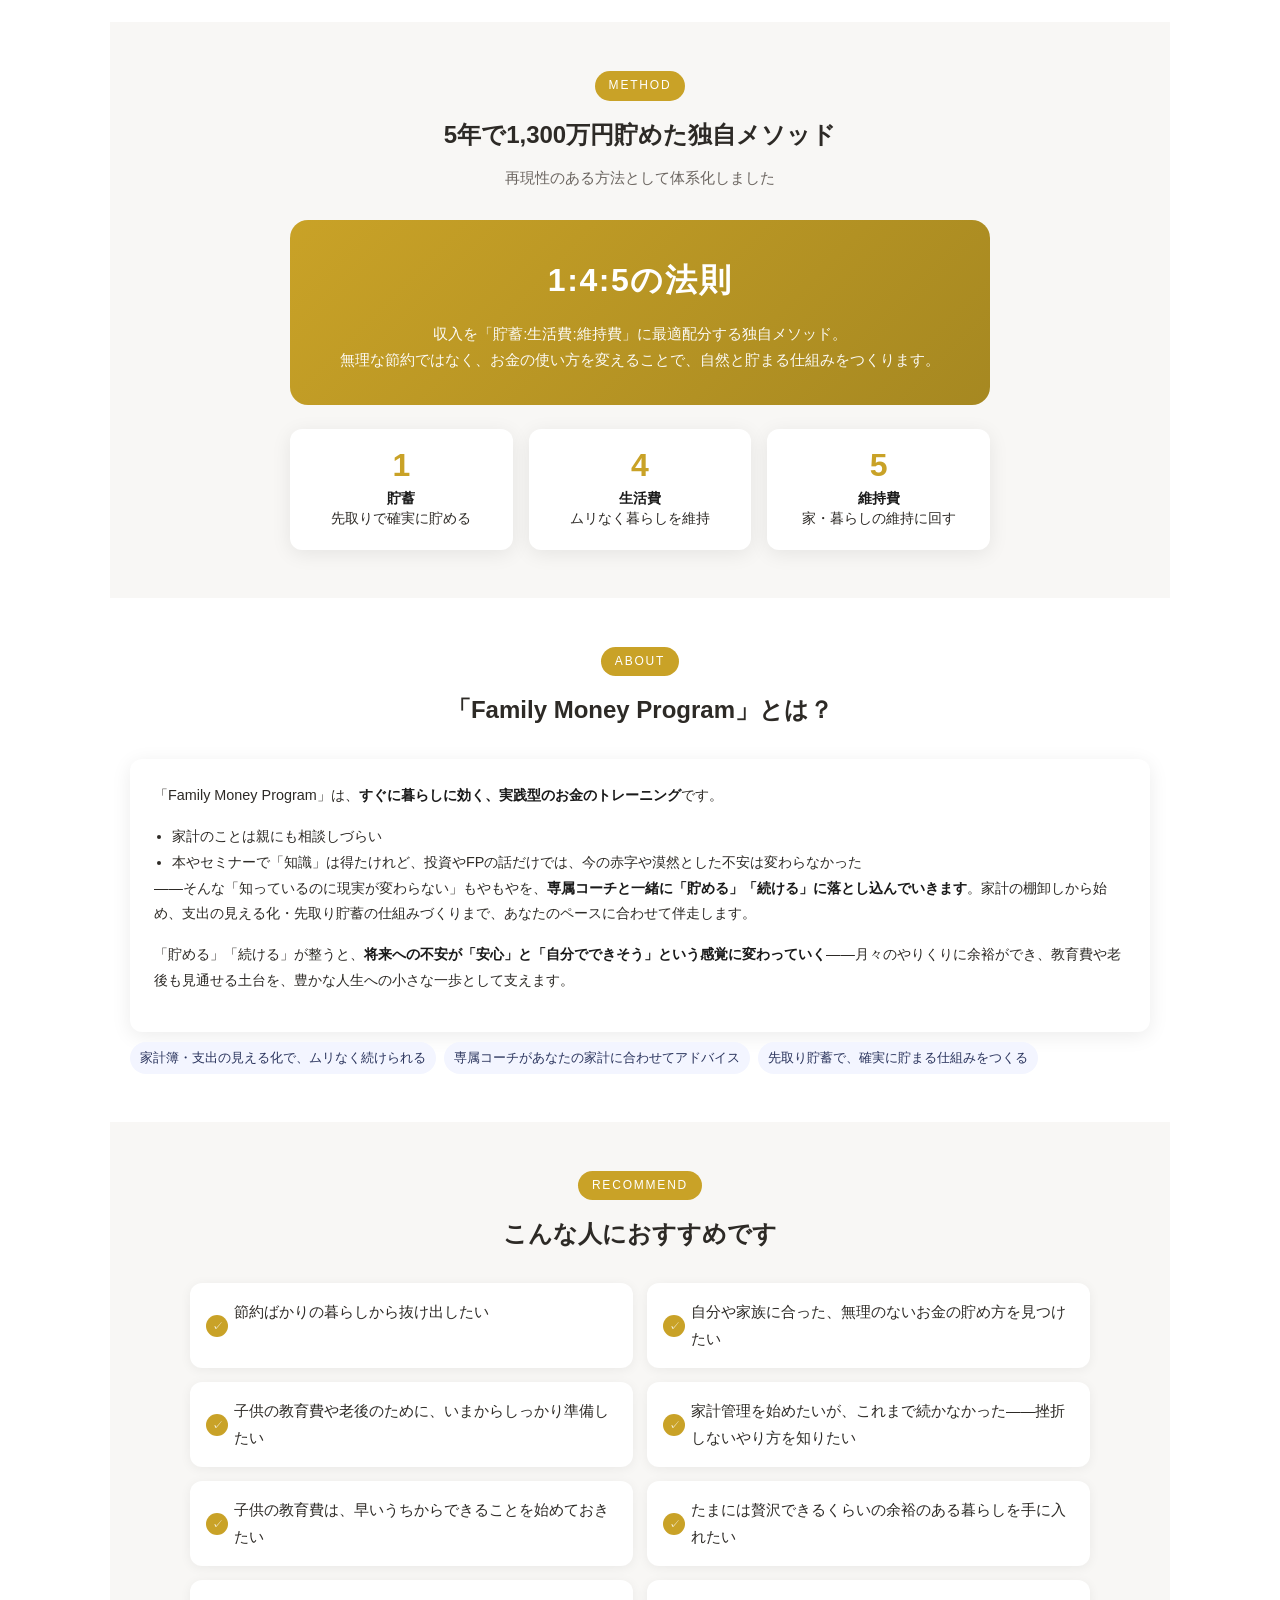
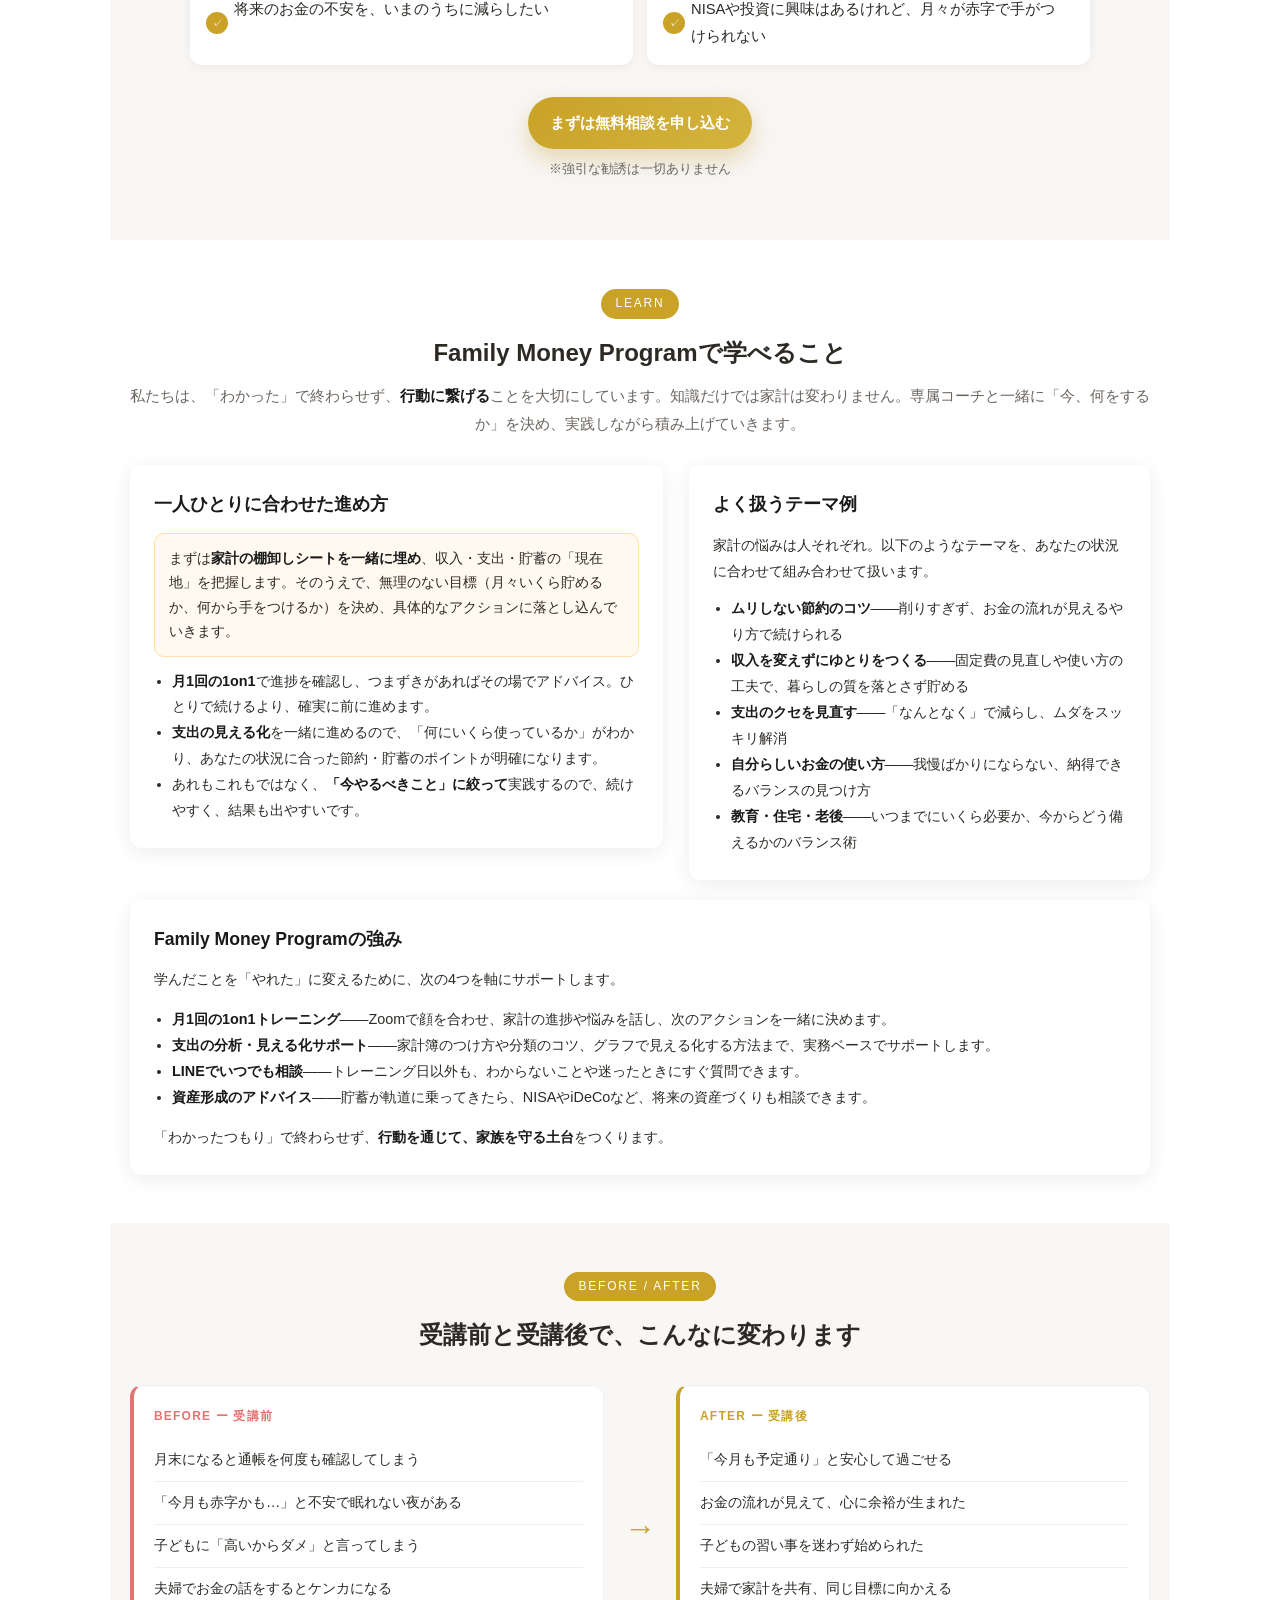
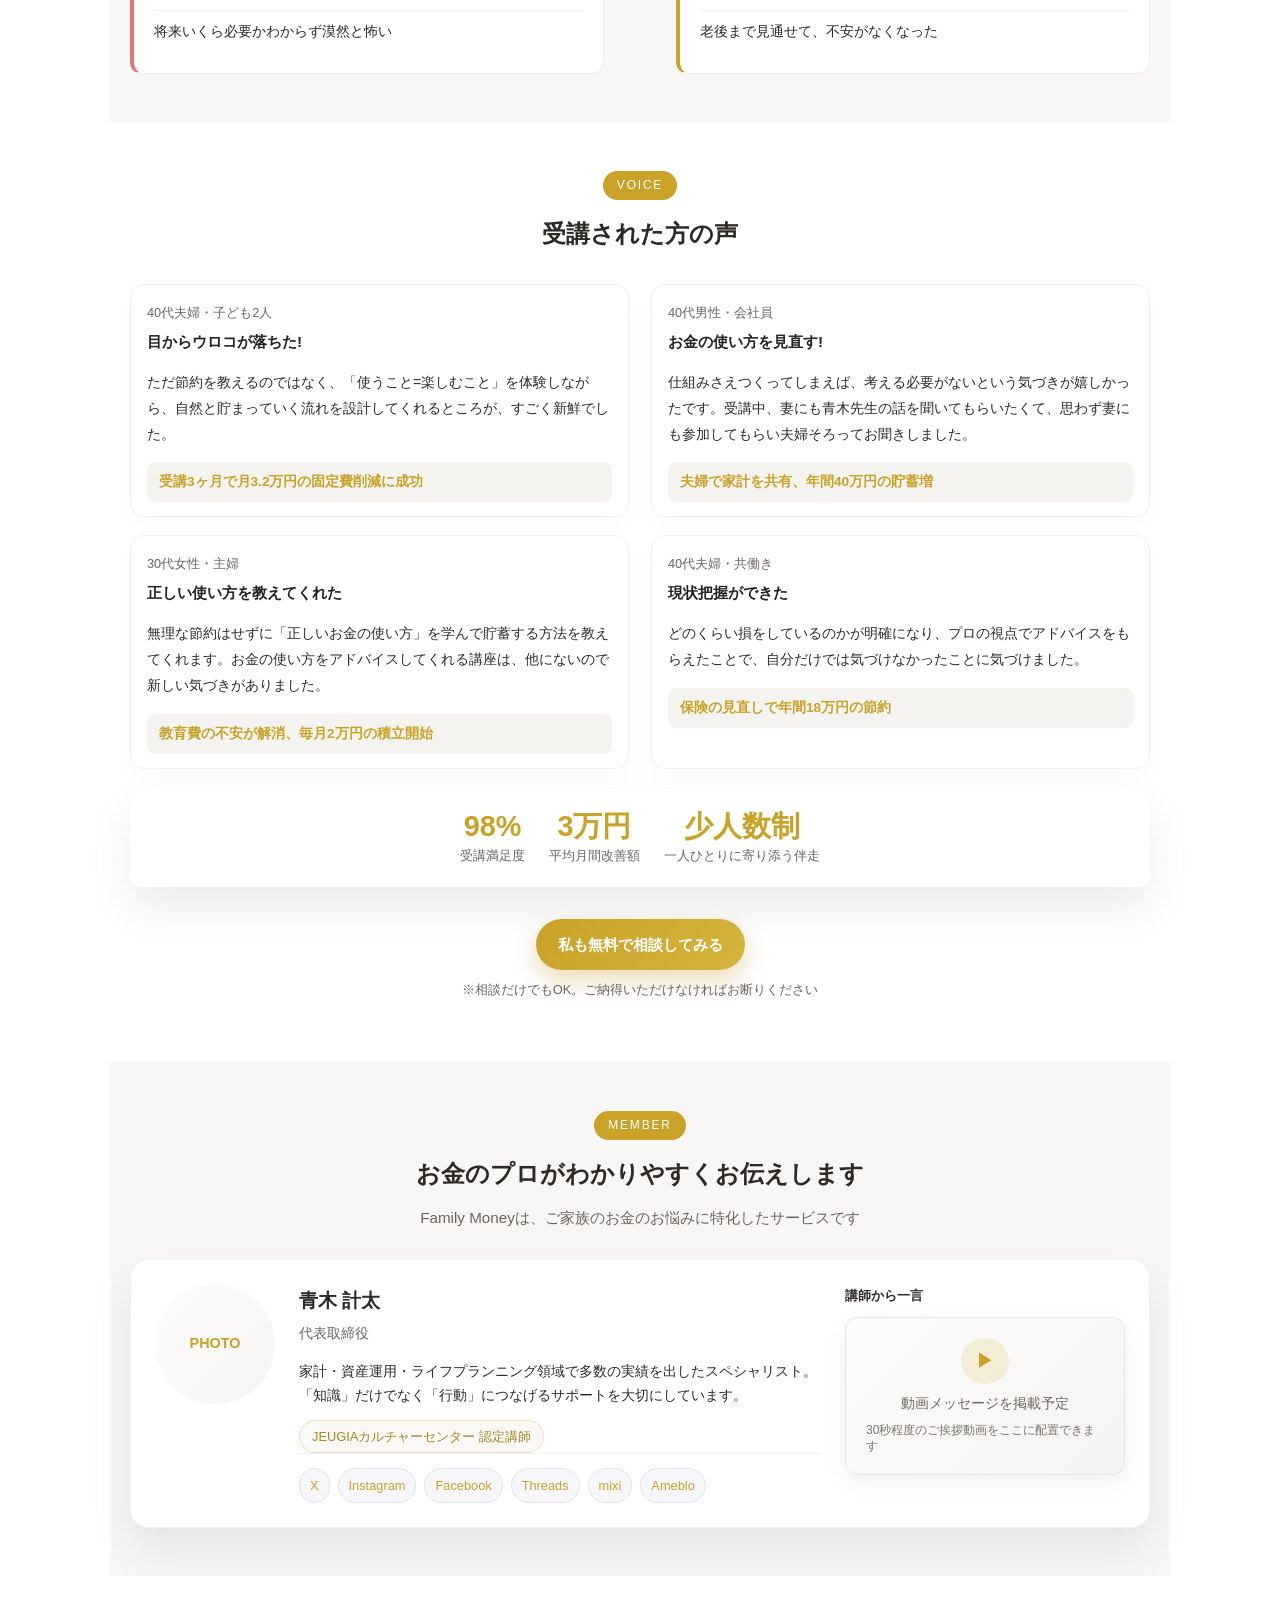
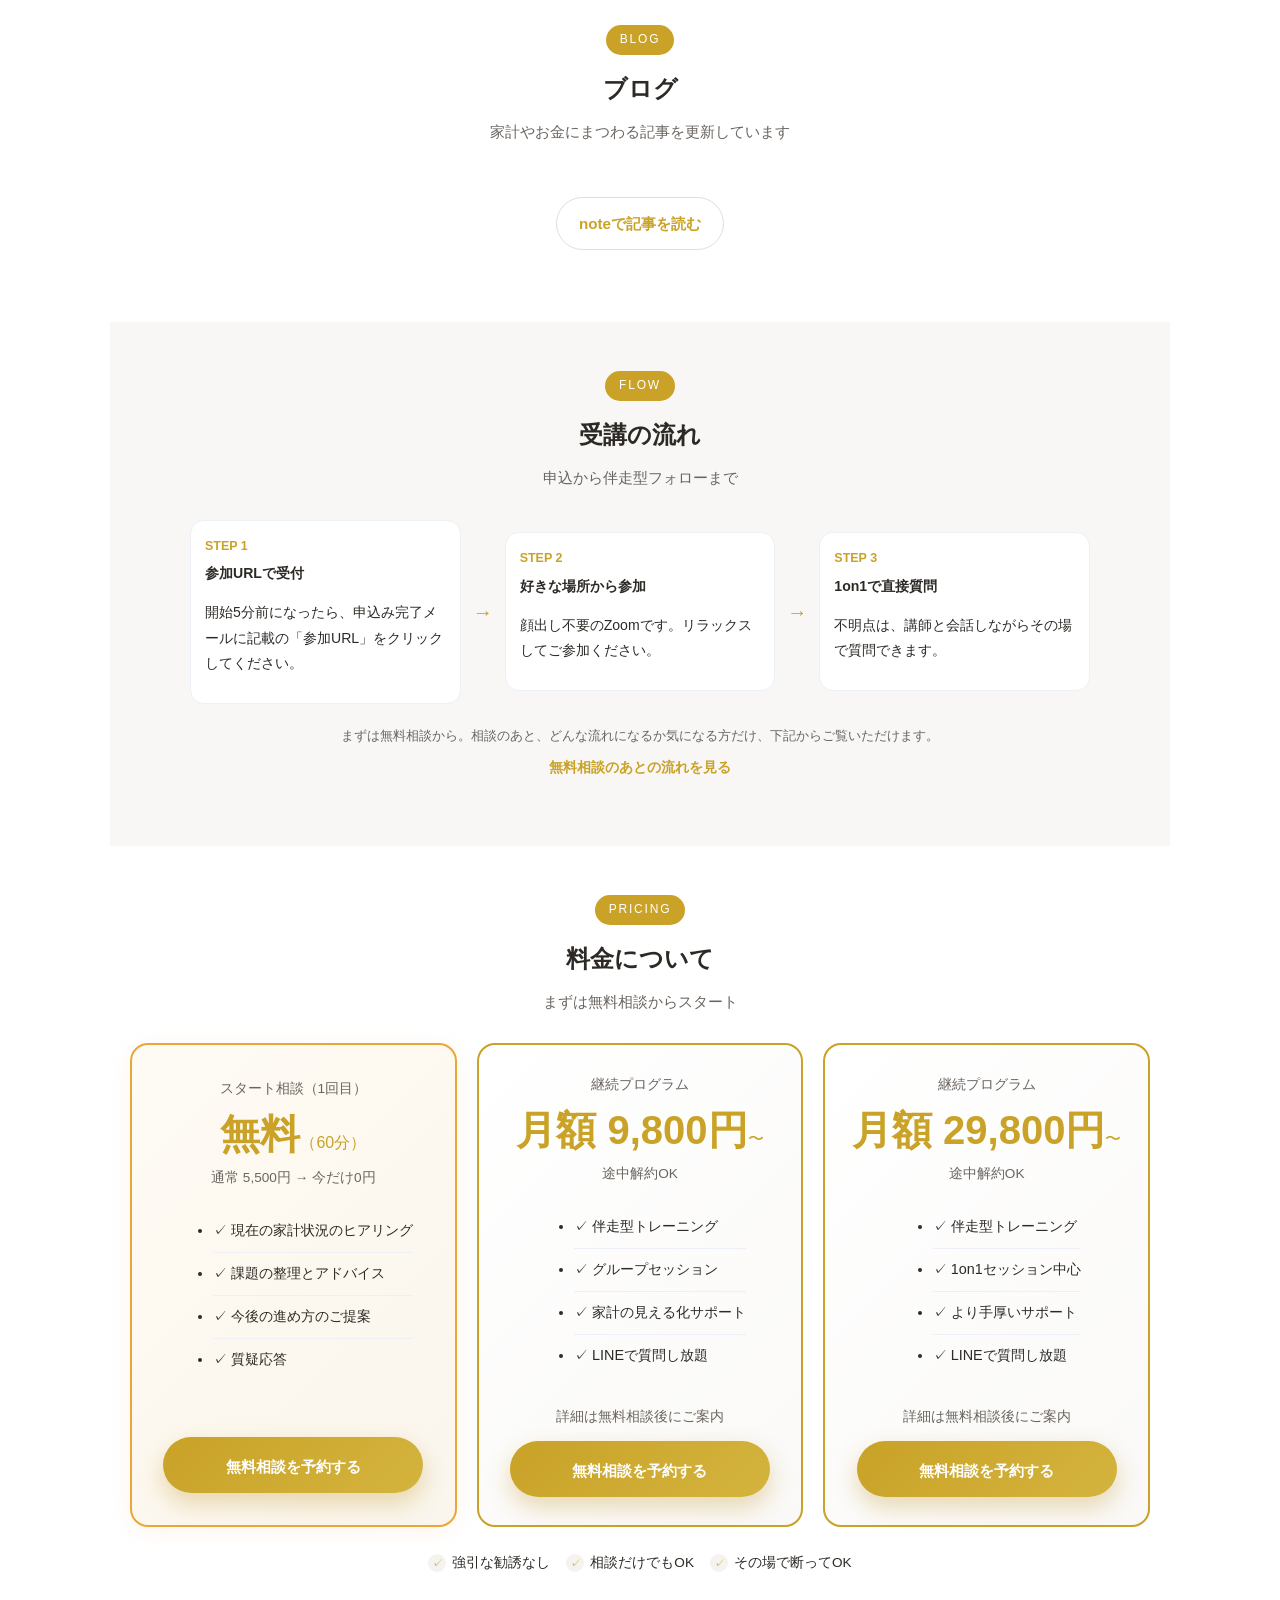
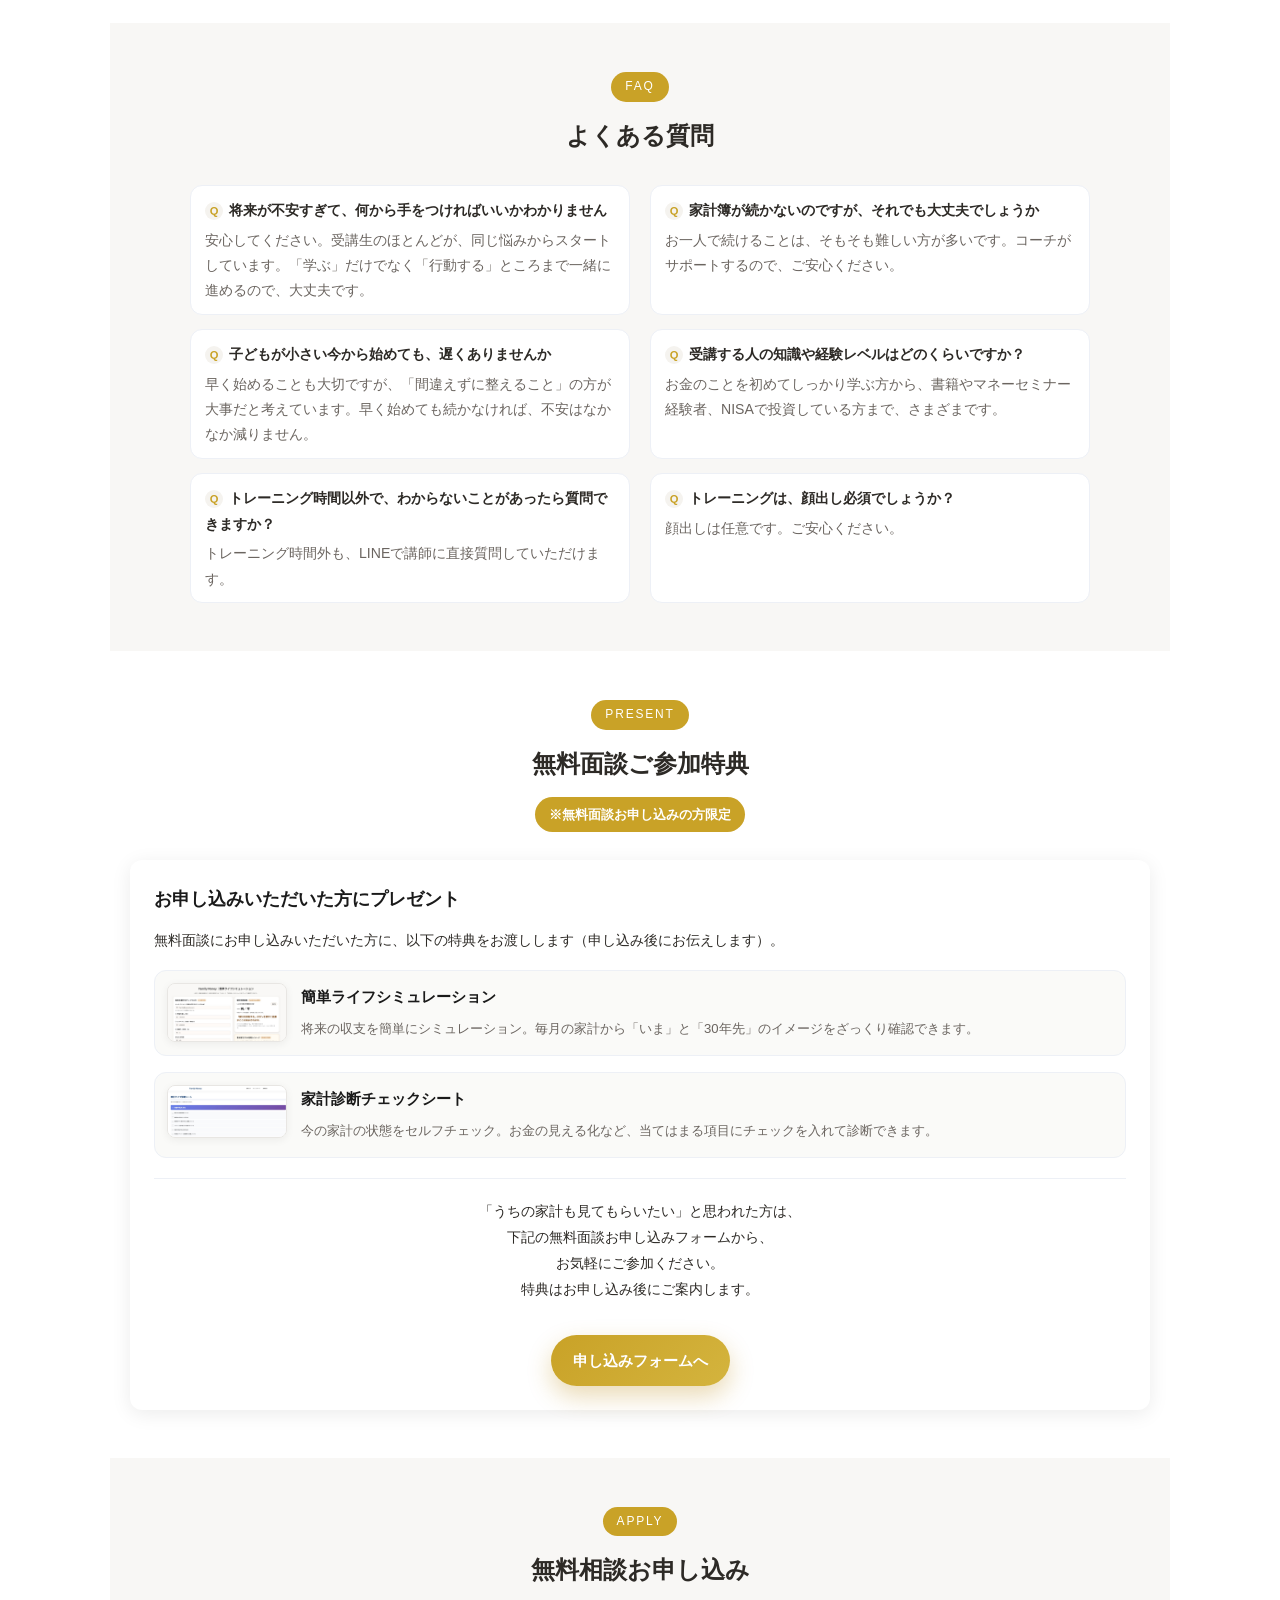
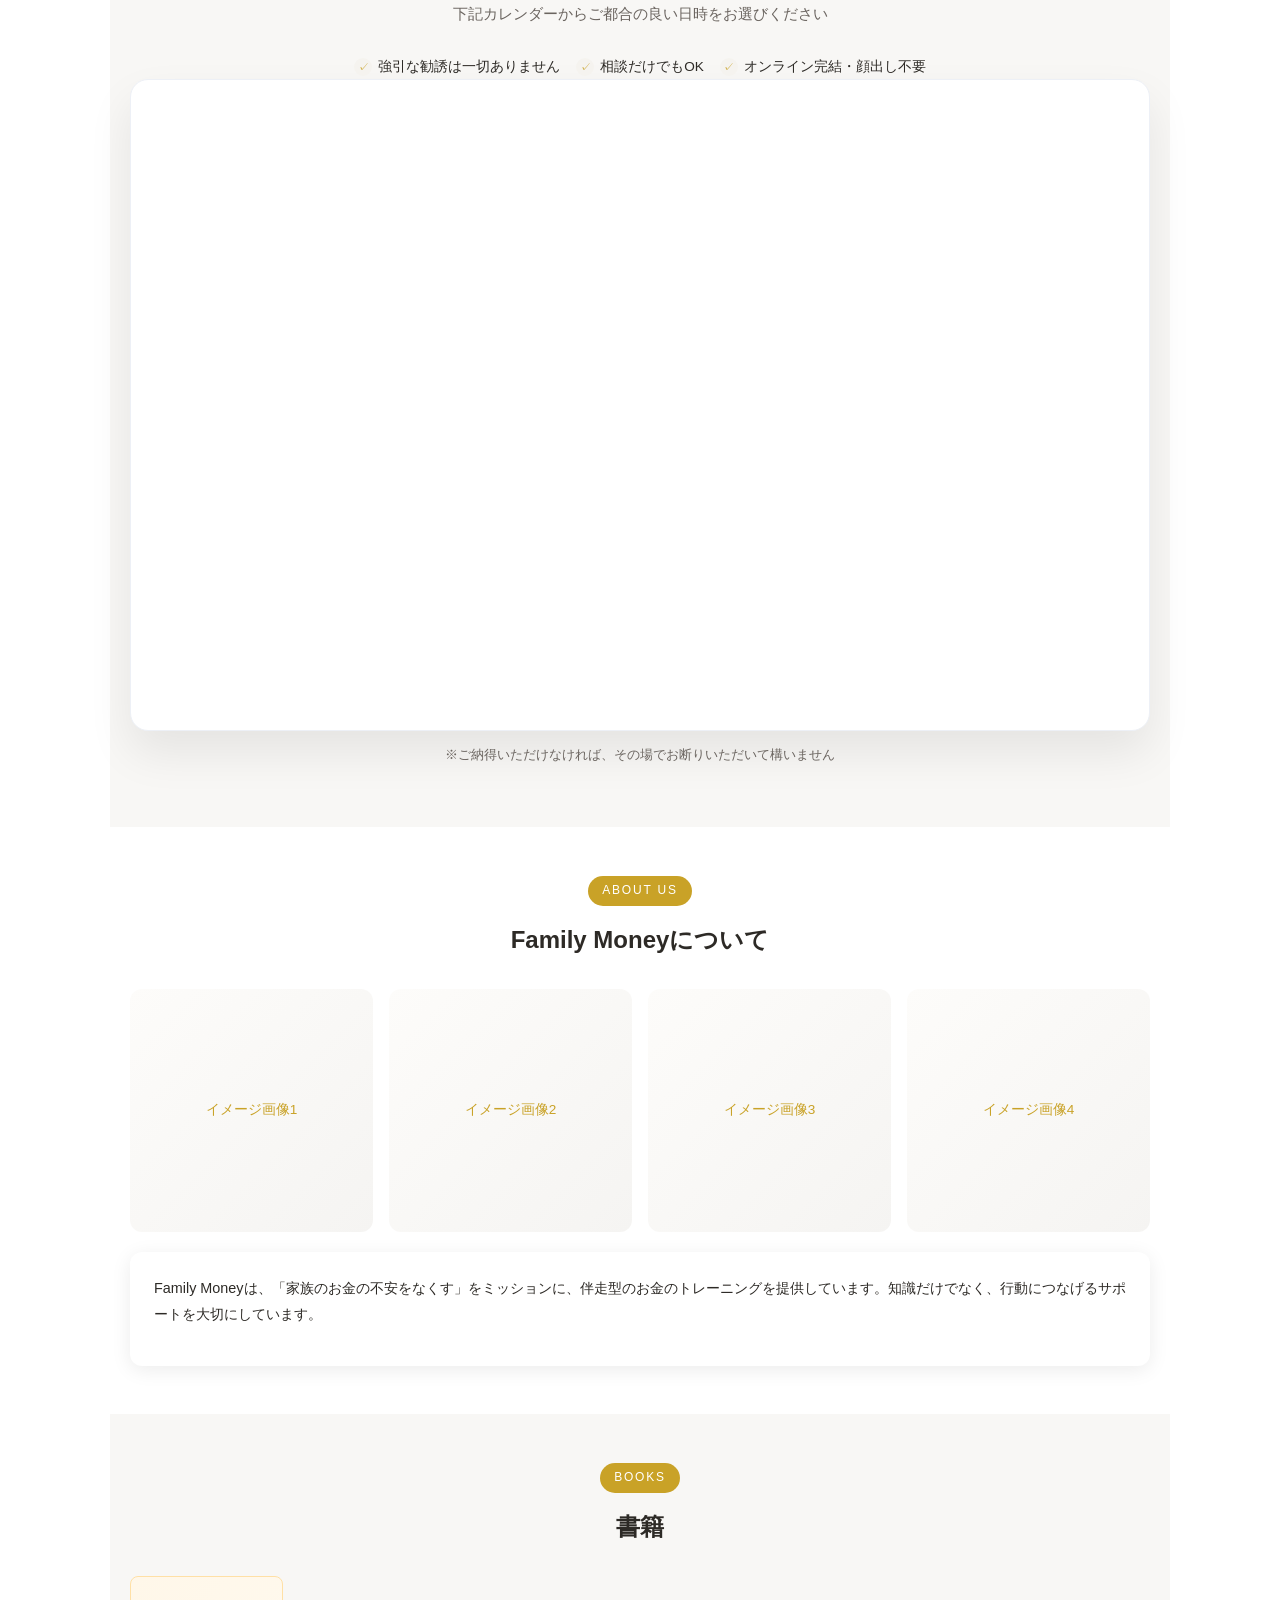
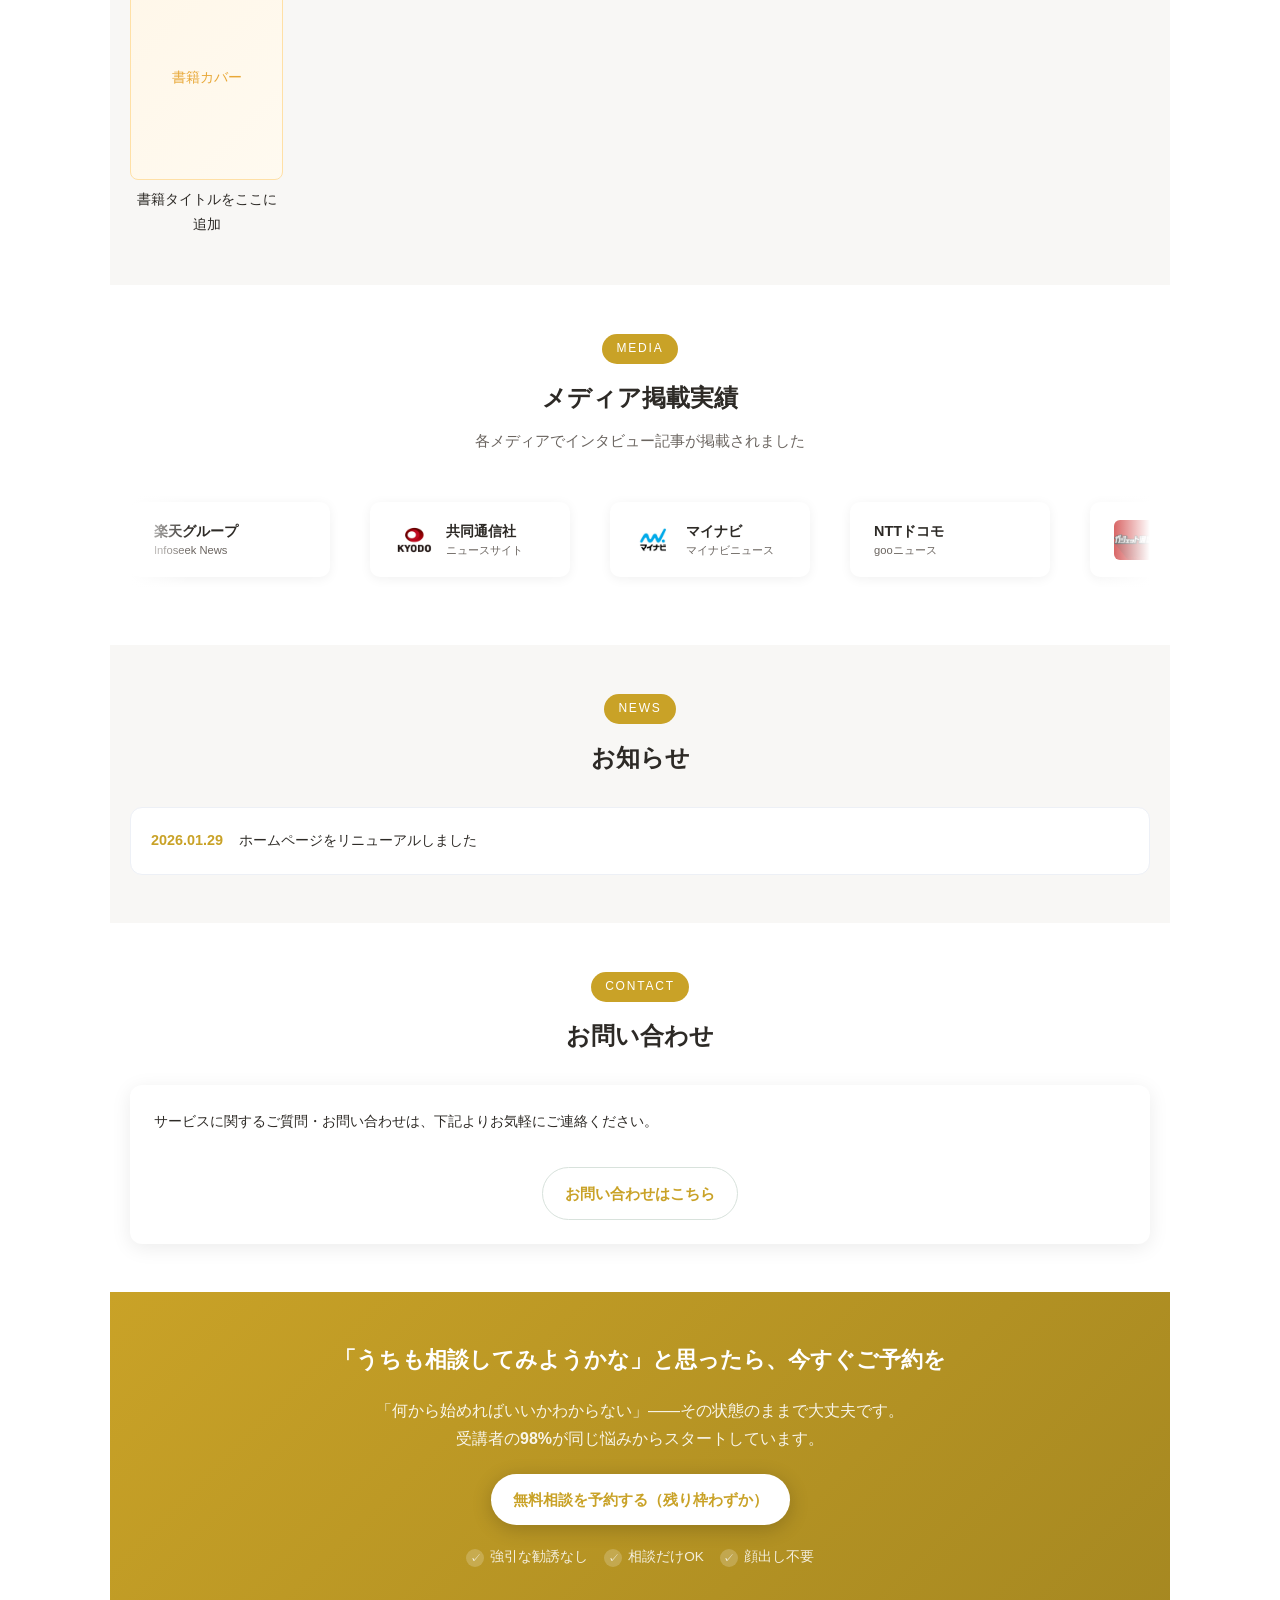
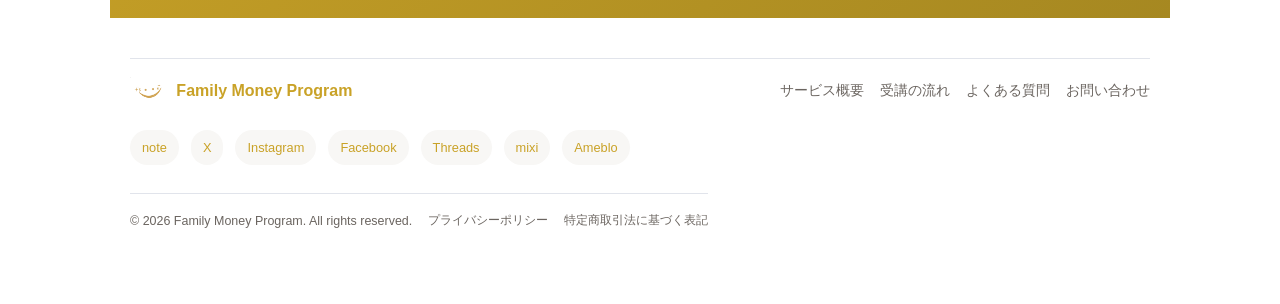
==== commit d3f8c3d2: "HP改善: ヒーローTOP削除、1:4:5維持費、LEARN充実、少人数制、ブログセクション、SNS一列、STEP矢印、FAQ6件、特典文改行、About画像枠 Co-authored-by: Cur" ====
--- a/index.html
+++ b/index.html
@@ -237,14 +237,6 @@
       max-width: 520px;
     }
 
-    .hero-label {
-      font-size: 0.8rem;
-      letter-spacing: 0.16em;
-      text-transform: uppercase;
-      color: var(--primary-light);
-      margin-bottom: 8px;
-    }
-
     .hero-title-main {
       font-size: 1.9rem;
       font-weight: 700;
@@ -609,8 +601,20 @@
 
     .flow-grid {
       display: grid;
-      grid-template-columns: repeat(3, minmax(0, 1fr));
-      gap: 14px 20px;
+      grid-template-columns: 1fr auto 1fr auto 1fr;
+      gap: 14px 8px;
+      align-items: center;
+      max-width: 900px;
+      margin: 0 auto;
+    }
+
+    .flow-arrow {
+      display: flex;
+      align-items: center;
+      justify-content: center;
+      color: var(--primary);
+      font-size: 1.25rem;
+      padding: 0 4px;
     }
 
     .flow-detail-note {
@@ -742,8 +746,10 @@
 
     .faq-list {
       display: grid;
-      grid-template-columns: minmax(0, 1.5fr) minmax(0, 1.5fr);
+      grid-template-columns: repeat(2, minmax(0, 1fr));
       gap: 14px 20px;
+      max-width: 900px;
+      margin: 0 auto;
     }
 
     .faq-item {
@@ -1015,7 +1021,7 @@
     .member-profile-row {
       display: flex;
       gap: 24px;
-      align-items: center;
+      align-items: stretch;
     }
 
     .member-video-col {
@@ -1078,6 +1084,14 @@
 
     .member-info {
       flex: 1;
+      display: flex;
+      flex-direction: column;
+      min-width: 0;
+    }
+
+    .member-info .member-sns {
+      margin-top: auto;
+      padding-top: 14px;
     }
 
     .member-name {
@@ -1120,27 +1134,39 @@
 
     .member-sns-links {
       display: flex;
-      flex-wrap: wrap;
-      gap: 10px;
+      flex-wrap: nowrap;
+      gap: 8px;
     }
 
     .member-sns-links a {
       display: inline-flex;
       align-items: center;
-      gap: 6px;
-      font-size: 0.88rem;
+      gap: 4px;
+      font-size: 0.8rem;
       color: var(--primary);
       text-decoration: none;
-      padding: 6px 12px;
+      padding: 5px 10px;
       background: #f7f7fb;
       border-radius: 999px;
       border: 1px solid #e1e4eb;
       transition: background 0.15s ease;
+      white-space: nowrap;
     }
 
     .member-sns-links a:hover {
       background: #eaf4ef;
       text-decoration: none;
+    }
+
+    /* Blog Section（CMS連携用） */
+    .blog-cms-content {
+      max-width: 900px;
+      margin: 0 auto;
+    }
+
+    .blog-cms-content .blog-fallback {
+      text-align: center;
+      padding: 24px;
     }
 
     .member-message {
@@ -1187,6 +1213,31 @@
       background: linear-gradient(135deg, #fdfcfa, #f5f4f2);
       border-radius: var(--radius-md);
       display: flex;
+      align-items: center;
+      justify-content: center;
+      color: var(--primary);
+      font-size: 0.85rem;
+    }
+
+    .company-image-box {
+      aspect-ratio: 1;
+      border-radius: var(--radius-md);
+      overflow: hidden;
+      background: linear-gradient(135deg, #fdfcfa, #f5f4f2);
+      position: relative;
+    }
+
+    .company-image-box img {
+      width: 100%;
+      height: 100%;
+      object-fit: cover;
+      display: block;
+    }
+
+    .company-image-box .company-image-fallback {
+      display: none;
+      position: absolute;
+      inset: 0;
       align-items: center;
       justify-content: center;
       color: var(--primary);
@@ -1740,6 +1791,7 @@
 
       .member-profile-row .member-sns-links {
         justify-content: center;
+        flex-wrap: wrap;
       }
 
       .footer-content {
@@ -1768,6 +1820,11 @@
         grid-template-columns: minmax(0, 1fr);
       }
 
+      .flow-grid .flow-arrow {
+        transform: rotate(90deg);
+        padding: 8px 0;
+      }
+
       .present-item {
         flex-direction: column;
       }
@@ -1834,7 +1891,7 @@
         </div>
       </div>
       <div class="header-cta">
-        <span class="header-badge">累計受講者150名以上／満足度98%／初月で平均3万円の家計改善</span>
+        <span class="header-badge">少人数制で手厚く伴走／満足度98%／初月で平均3万円の家計改善</span>
         <a
           href="https://b-book.run/@moneyplan.adviser"
           class="btn btn-outline"
@@ -1847,7 +1904,6 @@
     <section class="hero" aria-label="ヒーロー">
       <img src="images/family-money-hero-top.png" alt="リビングで家族が笑顔で話す様子" class="hero-bg-img" width="1080" height="720" loading="eager" />
       <div class="hero-content">
-        <div class="hero-label">TOP</div>
         <h1 class="hero-title-main">
           給料は上がらないのに、<br />物価だけが上がる——
         </h1>
@@ -1861,7 +1917,7 @@
         </p>
         <div class="hero-meta">
           <span class="meta-pill">
-            <span>累計受講者</span><strong>150名以上</strong>
+            <span>少人数制</span><strong>手厚い伴走</strong>
           </span>
           <span class="meta-pill">
             <span>受講満足度</span><strong>98%</strong>
@@ -1923,10 +1979,6 @@
           <div class="problem-icon">•</div>
           <div class="problem-text">市役所や手続きのたびに「こんなにお金がかかるの？」と知って、不安が増えていく</div>
         </div>
-        <div class="problem-item">
-          <div class="problem-icon">•</div>
-          <div class="problem-text">スーパーで同じ買い物をしているだけなのに、1000円台が2000円台になって、このまま本当に大丈夫なのか不安</div>
-        </div>
       </div>
     </section>
 
@@ -1952,7 +2004,7 @@
       <div class="method-card">
         <div class="method-highlight">
           <div class="method-name">1:4:5の法則</div>
-          <p class="method-desc">収入を「貯蓄:生活費:自己投資」に最適配分する独自メソッド。<br>無理な節約ではなく、お金の使い方を変えることで、自然と貯まる仕組みをつくります。</p>
+          <p class="method-desc">収入を「貯蓄:生活費:維持費」に最適配分する独自メソッド。<br>無理な節約ではなく、お金の使い方を変えることで、自然と貯まる仕組みをつくります。</p>
         </div>
         <div class="method-points">
           <div class="method-point">
@@ -1965,7 +2017,7 @@
           </div>
           <div class="method-point">
             <div class="method-point-num">5</div>
-            <div class="method-point-text"><strong>自己投資</strong><br>未来のための投資</div>
+            <div class="method-point-text"><strong>維持費</strong><br>家・暮らしの維持に回す</div>
           </div>
         </div>
       </div>
@@ -1982,13 +2034,13 @@
           <li>家計のことは親にも相談しづらい</li>
           <li>本やセミナーで「知識」は得たけれど、投資やFPの話だけでは、今の赤字や漠然とした不安は変わらなかった</li>
         </ul>
-        <p>——そんな「知っているのに現実が変わらない」もやもやを、<strong>専属コーチと一緒に「貯める」「続ける」に落とし込んでいきます</strong>。</p>
-        <p>「貯める」「続ける」が整うと、<strong>将来への不安が「安心」と「自分でできそう」という感覚に変わっていく</strong>——それを、豊かな人生への小さな一歩として支えます。</p>
+        <p>——そんな「知っているのに現実が変わらない」もやもやを、<strong>専属コーチと一緒に「貯める」「続ける」に落とし込んでいきます</strong>。家計の棚卸しから始め、支出の見える化・先取り貯蓄の仕組みづくりまで、あなたのペースに合わせて伴走します。</p>
+        <p>「貯める」「続ける」が整うと、<strong>将来への不安が「安心」と「自分でできそう」という感覚に変わっていく</strong>——月々のやりくりに余裕ができ、教育費や老後も見通せる土台を、豊かな人生への小さな一歩として支えます。</p>
       </div>
       <div class="pill-row">
-        <span>ムリなく続く お金管理のコツ</span>
-        <span>迷わず進める 自分軸で判断</span>
-        <span>未来の安心をつくる 自動貯金体質へ</span>
+        <span>家計簿・支出の見える化で、ムリなく続けられる</span>
+        <span>専属コーチがあなたの家計に合わせてアドバイス</span>
+        <span>先取り貯蓄で、確実に貯まる仕組みをつくる</span>
       </div>
     </section>
 
@@ -2018,38 +2070,40 @@
       <div class="section-header">
         <div class="section-kicker">LEARN</div>
         <h2 class="section-title">Family Money Programで学べること</h2>
-        <p class="section-subtitle">私たちは、「わかった」で終わらせず、行動に繋げることを大切にしています。</p>
+        <p class="section-subtitle">私たちは、「わかった」で終わらせず、<strong>行動に繋げる</strong>ことを大切にしています。知識だけでは家計は変わりません。専属コーチと一緒に「今、何をするか」を決め、実践しながら積み上げていきます。</p>
       </div>
       <div class="learn-layout">
         <div class="card">
           <h3>一人ひとりに合わせた進め方</h3>
-          <p class="learn-first-step">まずは現在地を一緒に確認するために、<strong>家計の棚卸しシートを一緒に埋めます</strong>。そこから無理のないアクションを決めていきます。</p>
+          <p class="learn-first-step">まずは<strong>家計の棚卸しシートを一緒に埋め</strong>、収入・支出・貯蓄の「現在地」を把握します。そのうえで、無理のない目標（月々いくら貯めるか、何から手をつけるか）を決め、具体的なアクションに落とし込んでいきます。</p>
           <ul class="learn-list">
-            <li>フィードバックがあるから、ひとりより続けやすい</li>
-            <li>支出をきちんと把握し、あなたの状況に合わせたアドバイスを受けられる</li>
-            <li>貯めるために必要な行動に絞って、一緒に実践できる</li>
+            <li><strong>月1回の1on1</strong>で進捗を確認し、つまずきがあればその場でアドバイス。ひとりで続けるより、確実に前に進めます。</li>
+            <li><strong>支出の見える化</strong>を一緒に進めるので、「何にいくら使っているか」がわかり、あなたの状況に合った節約・貯蓄のポイントが明確になります。</li>
+            <li>あれもこれもではなく、<strong>「今やるべきこと」に絞って</strong>実践するので、続けやすく、結果も出やすいです。</li>
           </ul>
         </div>
         <div class="card">
           <h3>よく扱うテーマ例</h3>
+          <p style="margin-bottom: 12px; font-size: 0.9rem;">家計の悩みは人それぞれ。以下のようなテーマを、あなたの状況に合わせて組み合わせて扱います。</p>
           <ul class="learn-list">
-            <li><span class="learn-strong">ムリしない節約のコツ</span>でお金の流れが見える</li>
-            <li>収入を変えずに<span class="learn-strong">暮らしにゆとりをつくる</span>工夫</li>
-            <li><span class="learn-strong">支出のクセを見直し</span>ムダをスッキリ解消</li>
-            <li><span class="learn-strong">自分らしいお金の使い方</span>の見つけ方</li>
-            <li><span class="learn-strong">教育・住宅・老後に備える</span>お金のバランス術</li>
+            <li><span class="learn-strong">ムリしない節約のコツ</span>——削りすぎず、お金の流れが見えるやり方で続けられる</li>
+            <li><span class="learn-strong">収入を変えずにゆとりをつくる</span>——固定費の見直しや使い方の工夫で、暮らしの質を落とさず貯める</li>
+            <li><span class="learn-strong">支出のクセを見直す</span>——「なんとなく」で減らし、ムダをスッキリ解消</li>
+            <li><span class="learn-strong">自分らしいお金の使い方</span>——我慢ばかりにならない、納得できるバランスの見つけ方</li>
+            <li><span class="learn-strong">教育・住宅・老後</span>——いつまでにいくら必要か、今からどう備えるかのバランス術</li>
           </ul>
         </div>
       </div>
       <div class="card" style="margin-top: 20px;">
         <h3>Family Money Programの強み</h3>
-        <div class="pill-row">
-          <span>月1回の1on1トレーニング</span>
-          <span>支出の分析・見える化サポート</span>
-          <span>LINEでいつでも相談</span>
-          <span>資産形成のアドバイス</span>
-        </div>
-        <p style="margin-top: 12px;">「わかったつもり」で終わらせず、<strong>行動を通じて、家族を守る土台</strong>をつくります。</p>
+        <p style="margin-bottom: 14px; font-size: 0.9rem;">学んだことを「やれた」に変えるために、次の4つを軸にサポートします。</p>
+        <ul class="learn-list" style="margin-bottom: 14px;">
+          <li><strong>月1回の1on1トレーニング</strong>——Zoomで顔を合わせ、家計の進捗や悩みを話し、次のアクションを一緒に決めます。</li>
+          <li><strong>支出の分析・見える化サポート</strong>——家計簿のつけ方や分類のコツ、グラフで見える化する方法まで、実務ベースでサポートします。</li>
+          <li><strong>LINEでいつでも相談</strong>——トレーニング日以外も、わからないことや迷ったときにすぐ質問できます。</li>
+          <li><strong>資産形成のアドバイス</strong>——貯蓄が軌道に乗ってきたら、NISAやiDeCoなど、将来の資産づくりも相談できます。</li>
+        </ul>
+        <p style="margin-top: 12px; margin-bottom: 0;">「わかったつもり」で終わらせず、<strong>行動を通じて、家族を守る土台</strong>をつくります。</p>
       </div>
     </section>
 
@@ -2124,8 +2178,8 @@
           <div class="stat-label">平均月間改善額</div>
         </div>
         <div class="stat-item">
-          <div class="stat-number">150+</div>
-          <div class="stat-label">累計受講者数</div>
+          <div class="stat-number">少人数制</div>
+          <div class="stat-label">一人ひとりに寄り添う伴走</div>
         </div>
       </div>
       <div class="cta-inline">
@@ -2154,7 +2208,6 @@
             </div>
             <div class="member-sns">
               <div class="member-sns-links">
-                <a href="https://note.com/familymoney" target="_blank" rel="noopener">note</a>
                 <a href="https://x.com/kakei_adviser_" target="_blank" rel="noopener">X</a>
                 <a href="https://www.instagram.com/keita.familymoney?igsh=MWI5czg0b3FmdjMwcg%3D%3D&utm_source=qr" target="_blank" rel="noopener">Instagram</a>
                 <a href="https://www.facebook.com/FamilyyMoney/" target="_blank" rel="noopener">Facebook</a>
@@ -2178,6 +2231,20 @@
       </div>
     </section>
 
+    <section id="blog">
+      <div class="section-header">
+        <div class="section-kicker">BLOG</div>
+        <h2 class="section-title">ブログ</h2>
+        <p class="section-subtitle">家計やお金にまつわる記事を更新しています</p>
+      </div>
+      <div id="blog-cms-content" class="blog-cms-content">
+        <!-- CMS（microCMS等）で記事一覧を取得して表示するエリア。未連携時は下記リンクを表示 -->
+        <div class="blog-fallback">
+          <a href="https://note.com/familymoney" target="_blank" rel="noopener" class="btn btn-outline">noteで記事を読む</a>
+        </div>
+      </div>
+    </section>
+
     <section id="flow">
       <div class="section-header">
         <div class="section-kicker">FLOW</div>
@@ -2190,11 +2257,13 @@
           <div class="flow-title">参加URLで受付</div>
           <p>開始5分前になったら、申込み完了メールに記載の「参加URL」をクリックしてください。</p>
         </div>
+        <div class="flow-arrow" aria-hidden="true">→</div>
         <div class="flow-item">
           <div class="flow-step">STEP 2</div>
           <div class="flow-title">好きな場所から参加</div>
           <p>顔出し不要のZoomです。リラックスしてご参加ください。</p>
         </div>
+        <div class="flow-arrow" aria-hidden="true">→</div>
         <div class="flow-item">
           <div class="flow-step">STEP 3</div>
           <div class="flow-title">1on1で直接質問</div>
@@ -2288,10 +2357,6 @@
         <div class="faq-item">
           <div class="faq-q">トレーニングは、顔出し必須でしょうか？</div>
           <div class="faq-a">顔出しは任意です。ご安心ください。</div>
-        </div>
-        <div class="faq-item">
-          <div class="faq-q">時間が取れないかもしれません</div>
-          <div class="faq-a">手軽に実践できるメール講座もご用意しています。無料相談に申し込まれた方にはご案内しています。</div>
         </div>
       </div>
     </section>
@@ -2324,7 +2389,7 @@
             </div>
           </div>
           <div class="present-cta-inline">
-            <p>「うちの家計も見てもらいたい」と思われた方は、下記の無料面談お申し込みフォームから、お気軽にご参加ください。特典はお申し込み後にご案内します。</p>
+            <p>「うちの家計も見てもらいたい」と思われた方は、<br>下記の無料面談お申し込みフォームから、<br>お気軽にご参加ください。<br>特典はお申し込み後にご案内します。</p>
             <div class="cta-inline">
               <a href="#apply" class="btn btn-primary">申し込みフォームへ</a>
             </div>
@@ -2364,10 +2429,22 @@
         <h2 class="section-title">Family Moneyについて</h2>
       </div>
       <div class="company-grid">
-        <div class="company-image-placeholder">イメージ画像1</div>
-        <div class="company-image-placeholder">イメージ画像2</div>
-        <div class="company-image-placeholder">イメージ画像3</div>
-        <div class="company-image-placeholder">イメージ画像4</div>
+        <div class="company-image-box">
+          <img src="images/about/about_1.jpg" alt="Family Moneyの活動イメージ1" loading="lazy" onerror="this.style.display='none'; this.nextElementSibling.style.display='flex';">
+          <span class="company-image-fallback">イメージ画像1</span>
+        </div>
+        <div class="company-image-box">
+          <img src="images/about/about_2.jpg" alt="Family Moneyの活動イメージ2" loading="lazy" onerror="this.style.display='none'; this.nextElementSibling.style.display='flex';">
+          <span class="company-image-fallback">イメージ画像2</span>
+        </div>
+        <div class="company-image-box">
+          <img src="images/about/about_3.jpg" alt="Family Moneyの活動イメージ3" loading="lazy" onerror="this.style.display='none'; this.nextElementSibling.style.display='flex';">
+          <span class="company-image-fallback">イメージ画像3</span>
+        </div>
+        <div class="company-image-box">
+          <img src="images/about/about_4.jpg" alt="Family Moneyの活動イメージ4" loading="lazy" onerror="this.style.display='none'; this.nextElementSibling.style.display='flex';">
+          <span class="company-image-fallback">イメージ画像4</span>
+        </div>
       </div>
       <div class="card" style="margin-top: 20px;">
         <p>Family Moneyは、「家族のお金の不安をなくす」をミッションに、伴走型のお金のトレーニングを提供しています。知識だけでなく、行動につなげるサポートを大切にしています。</p>
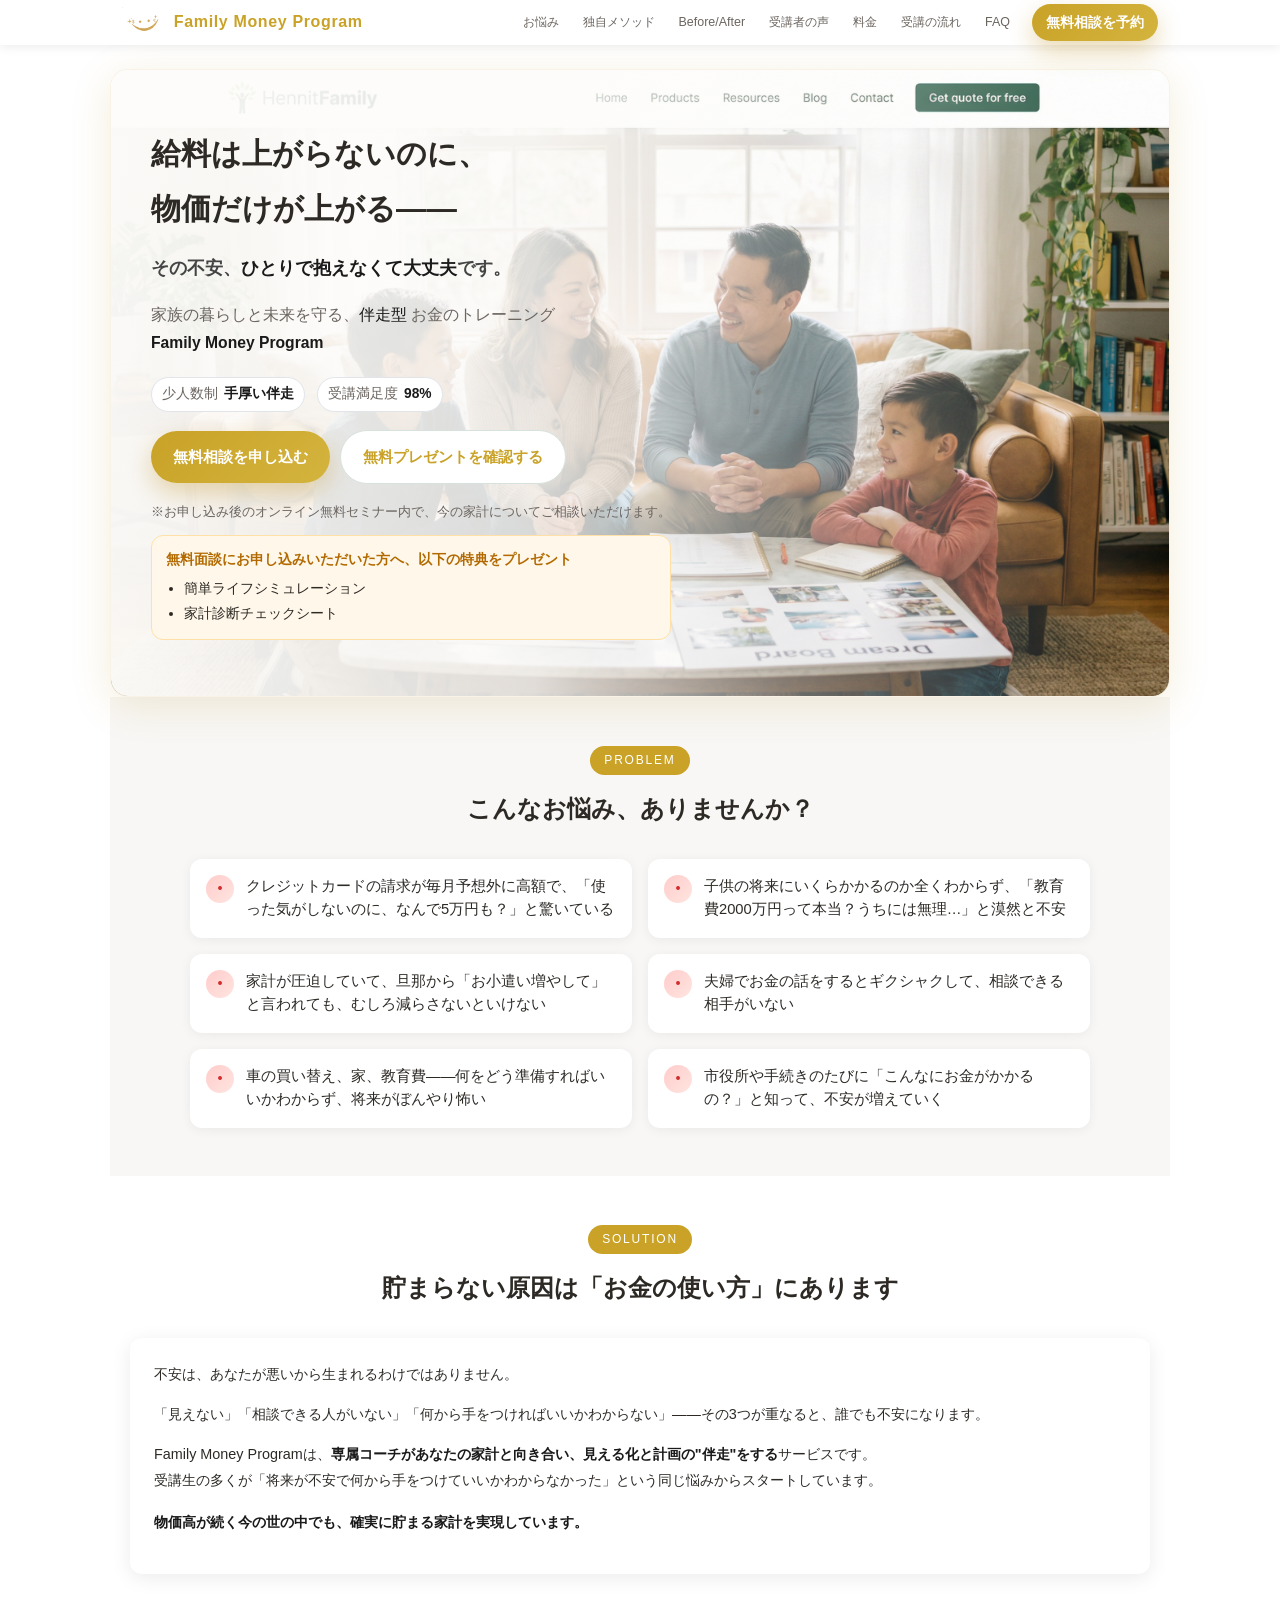
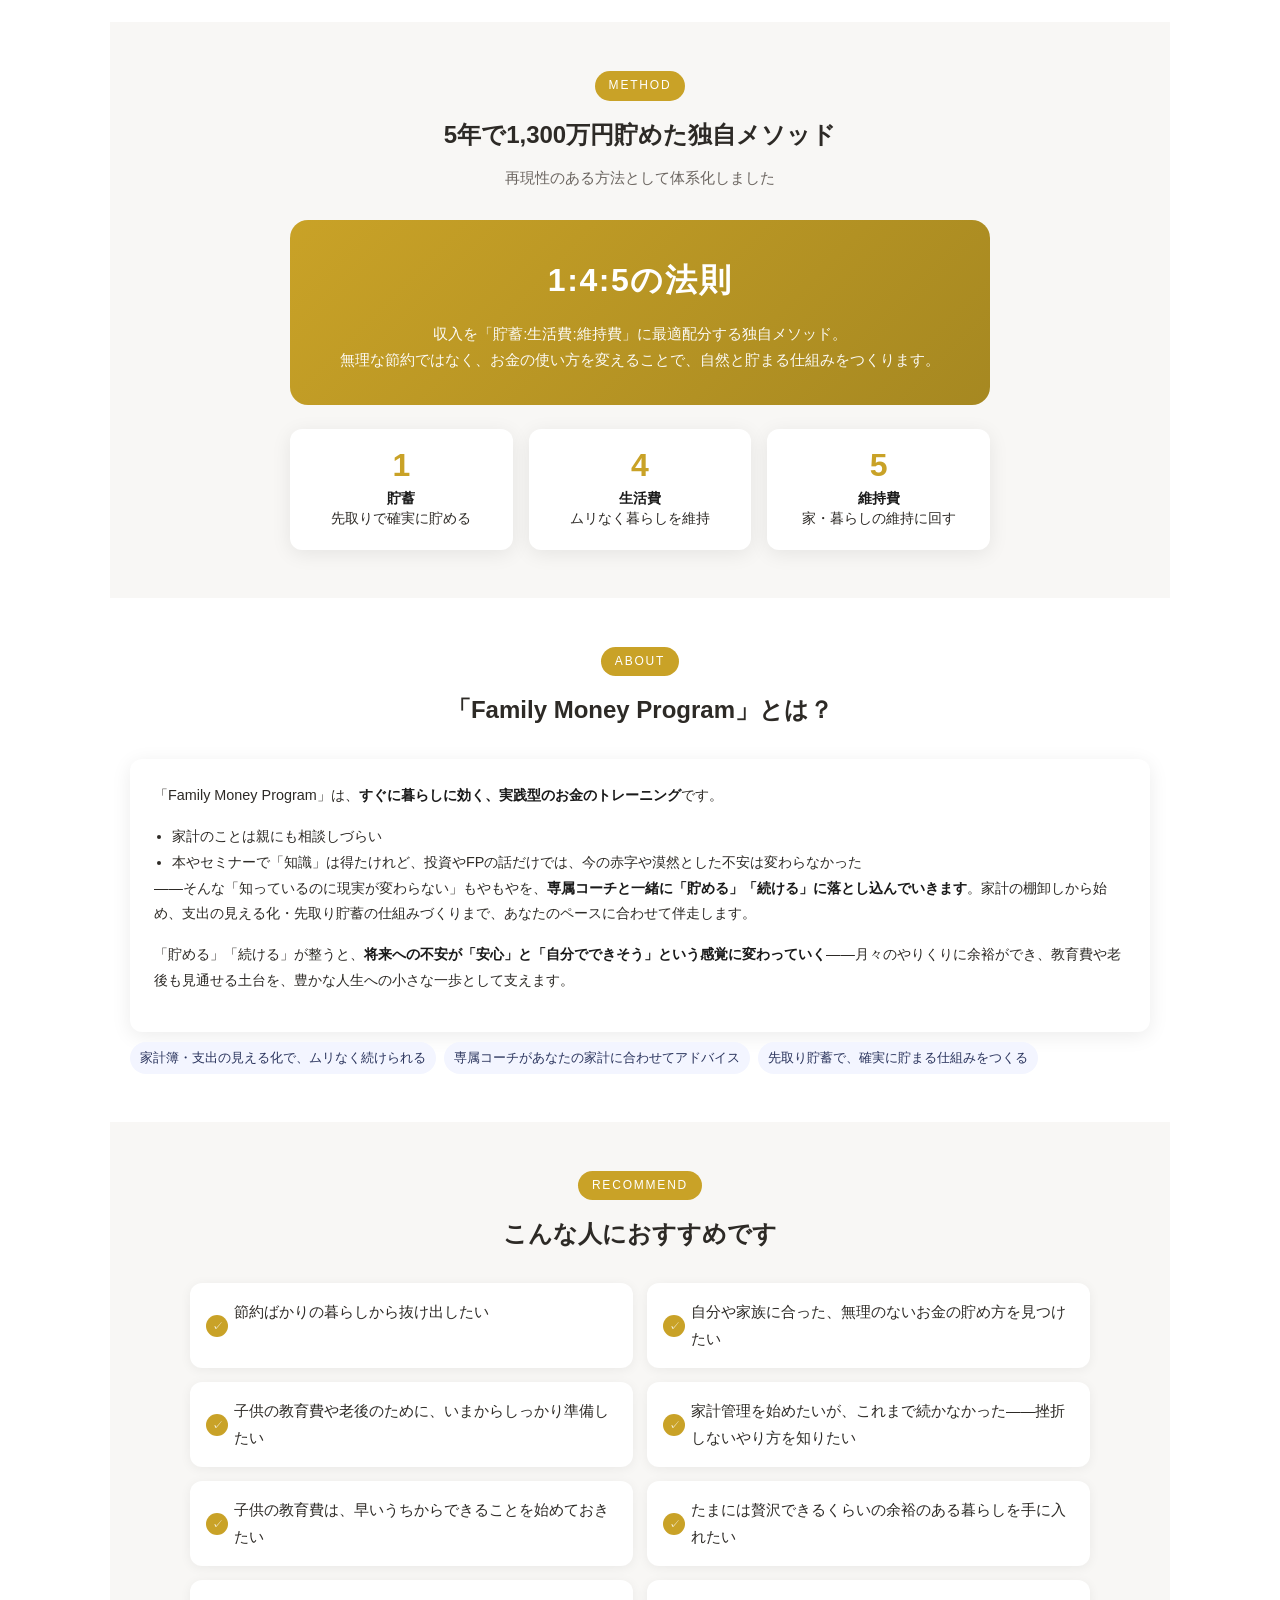
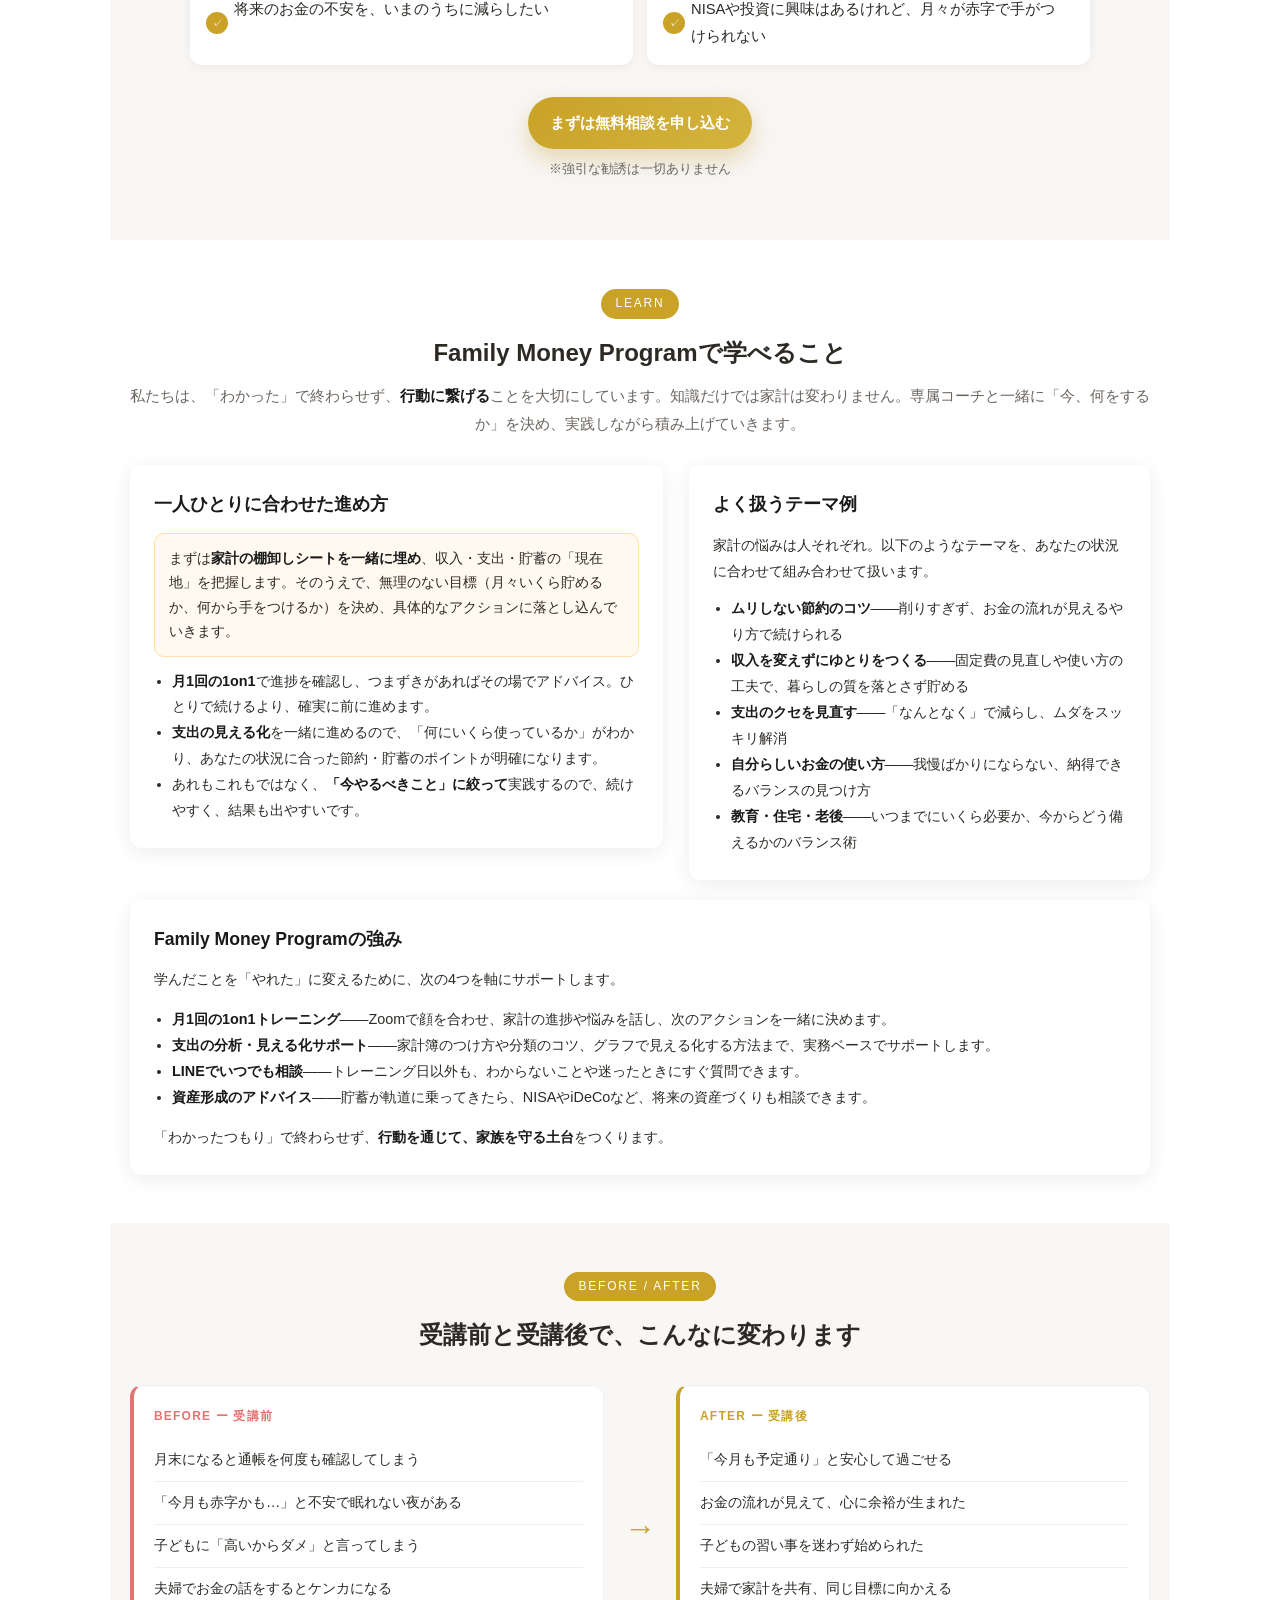
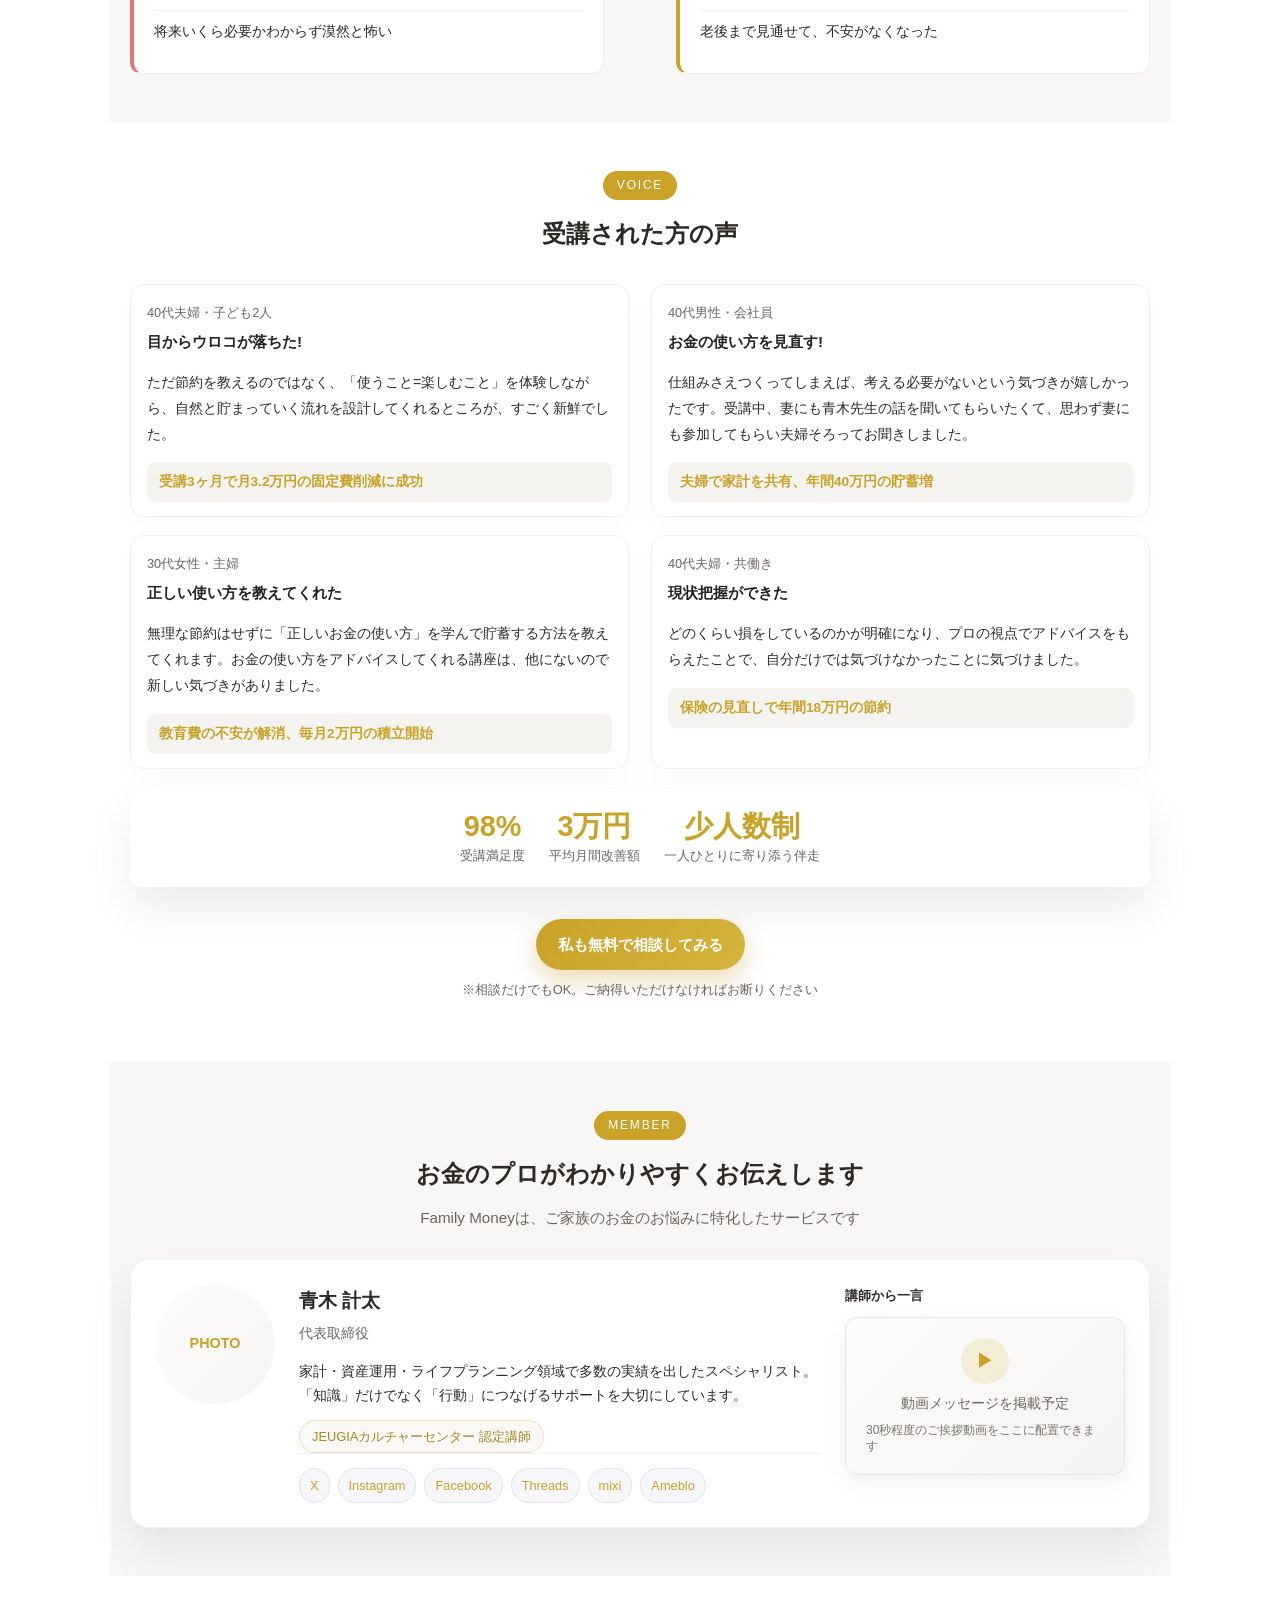
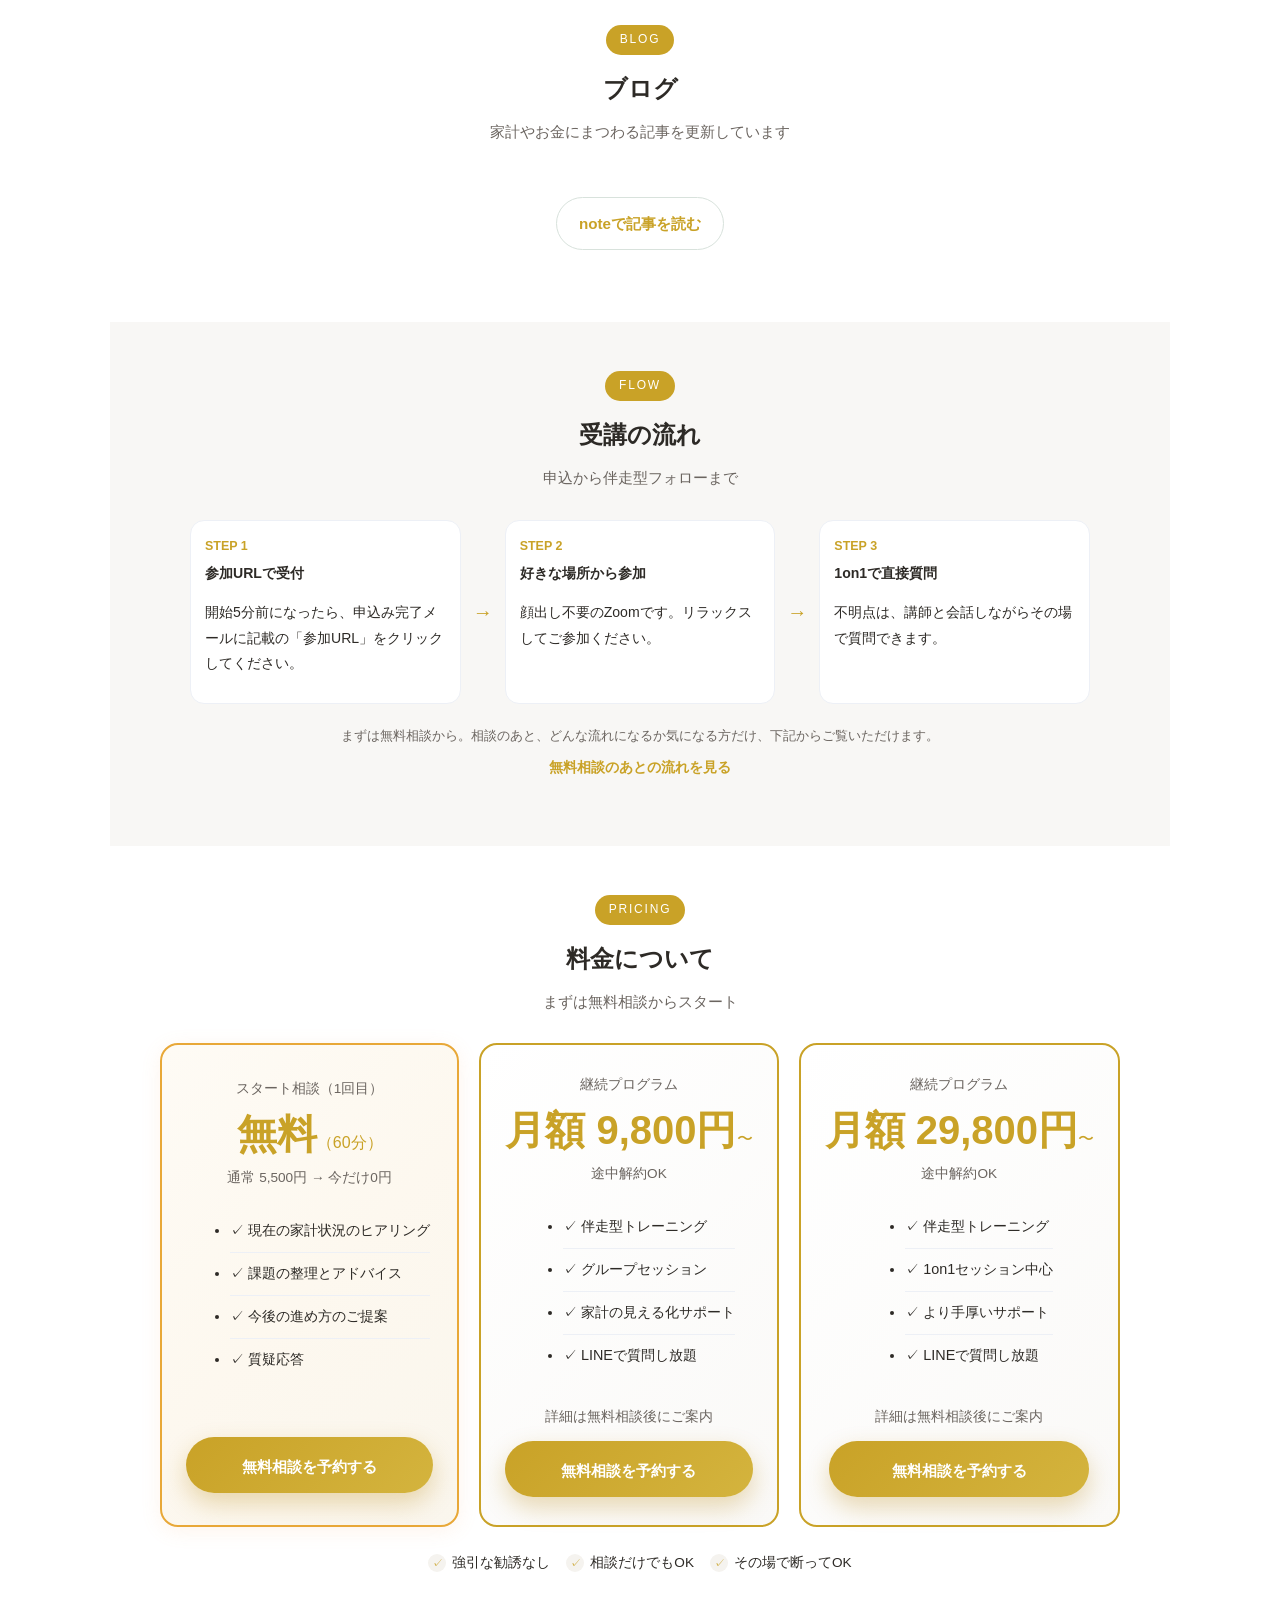
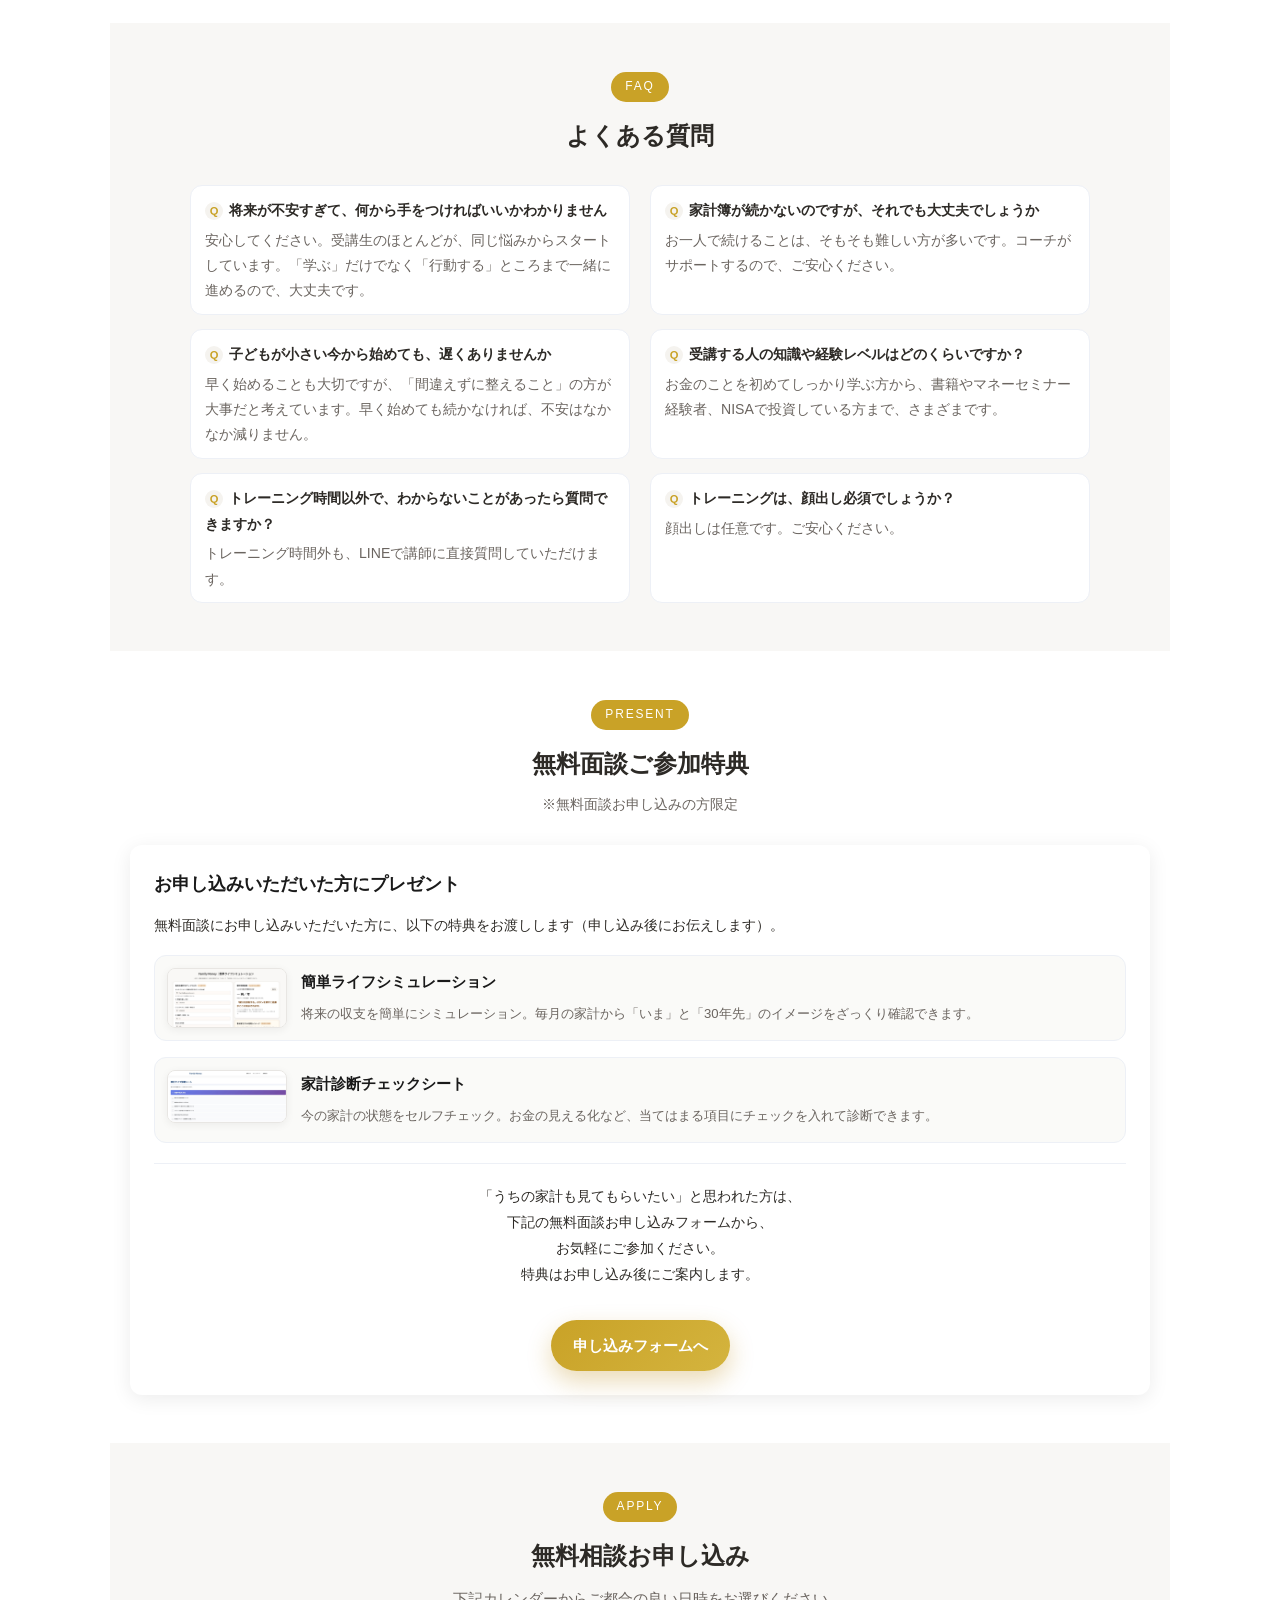
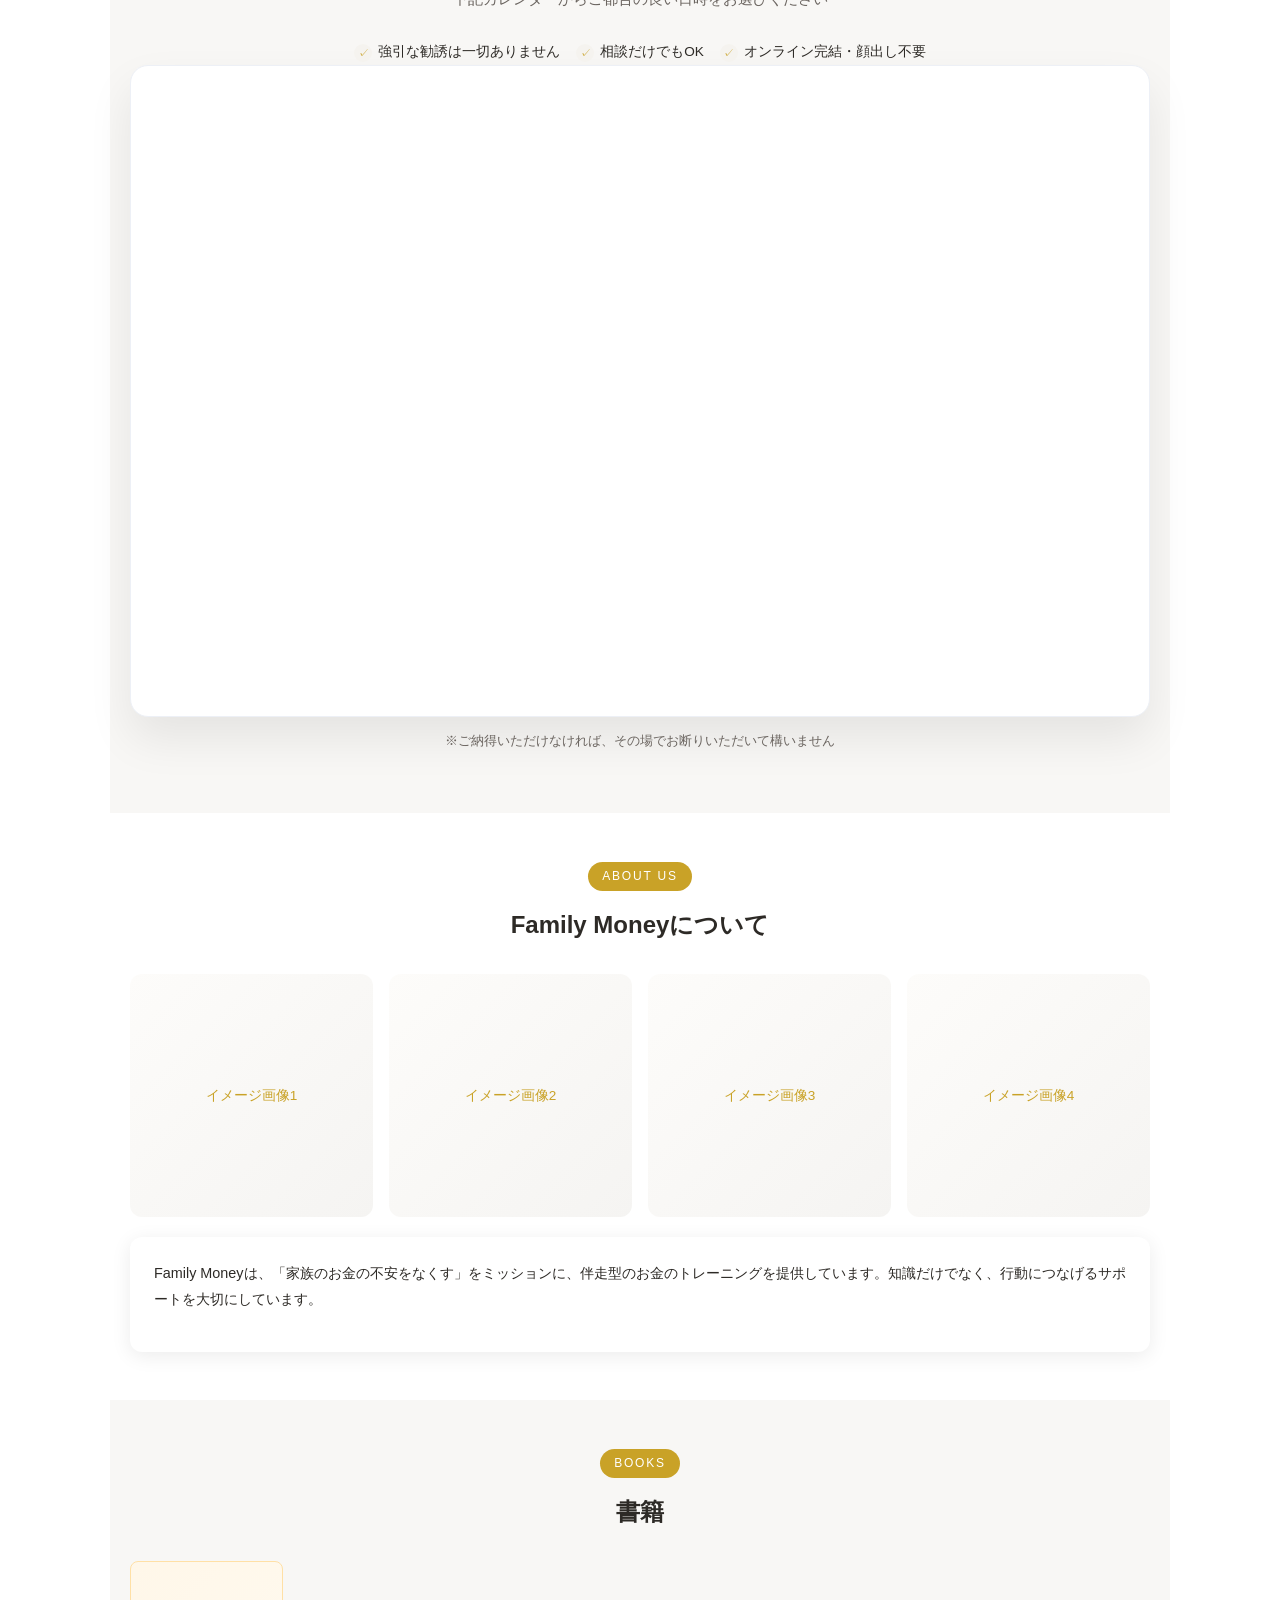
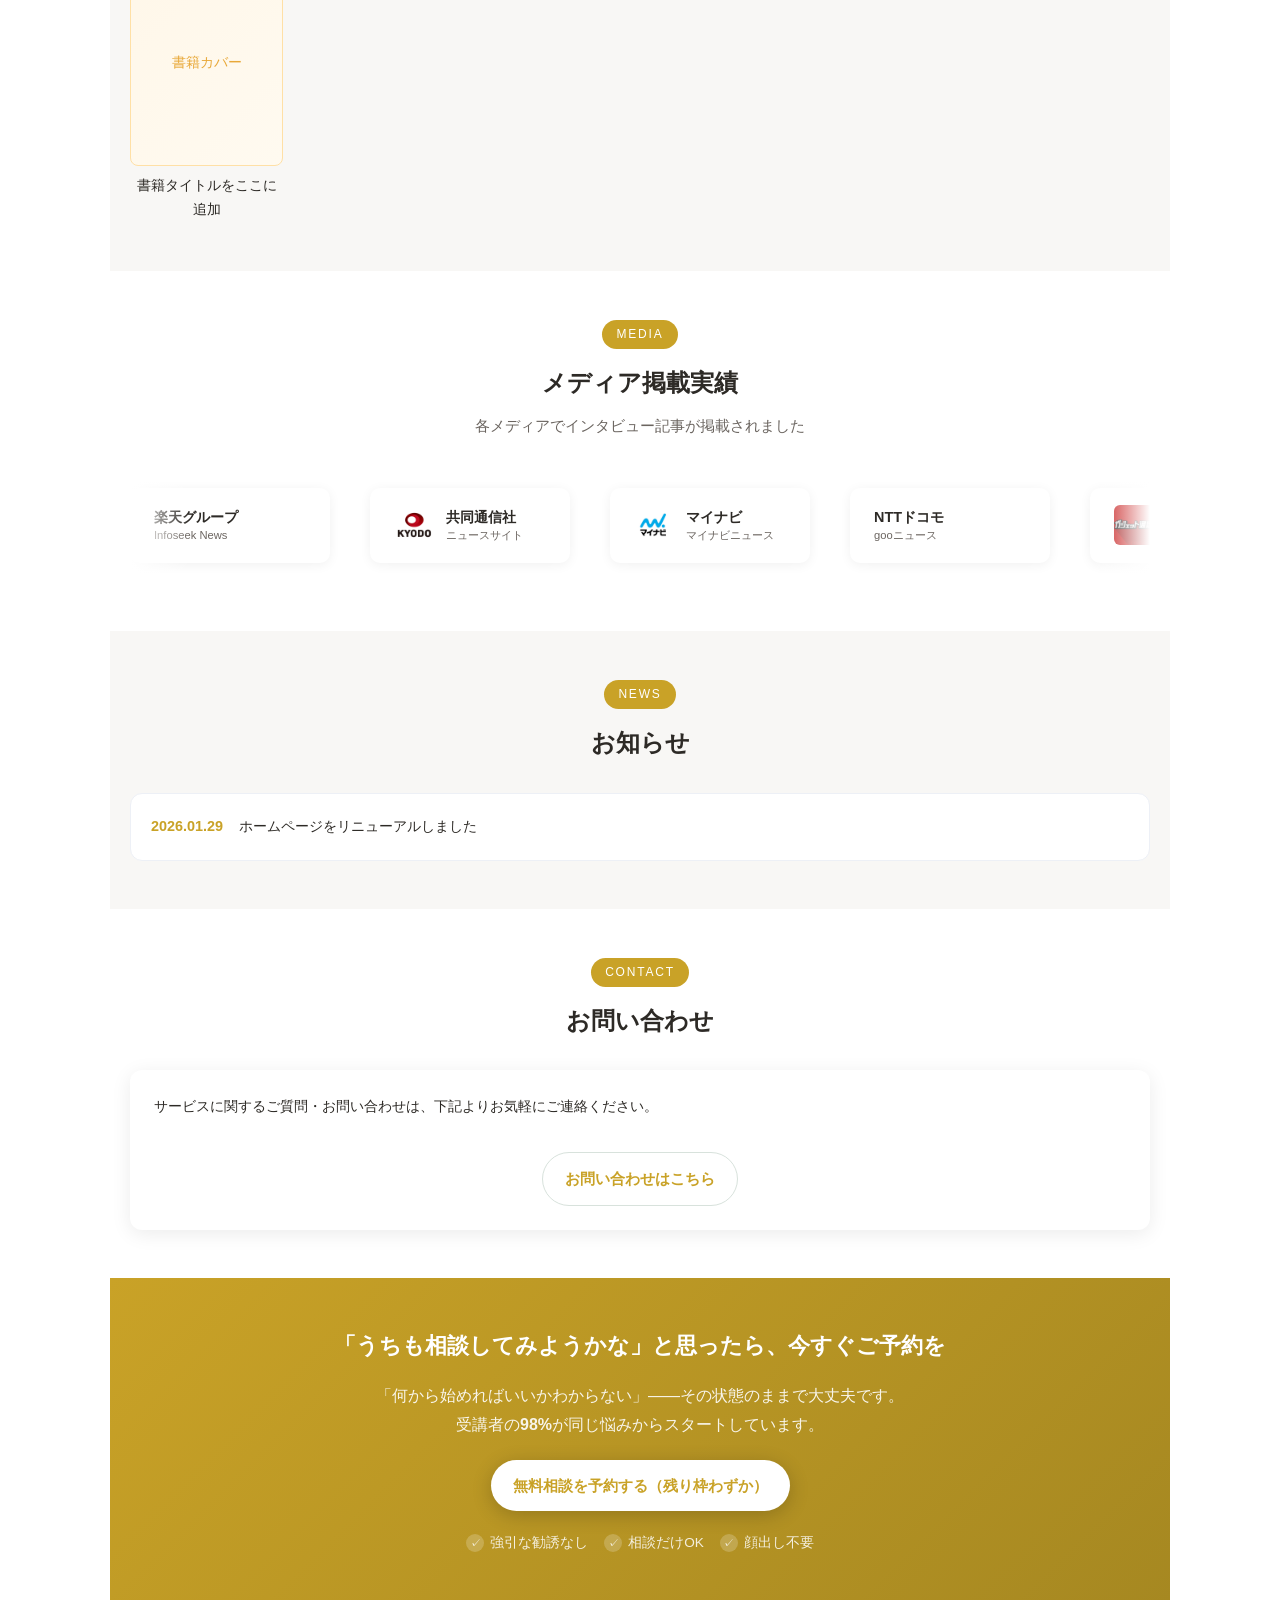
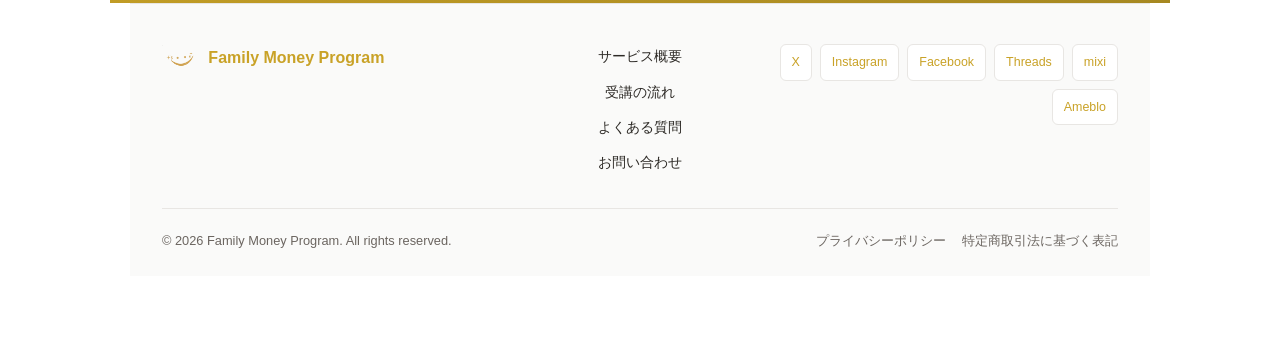
==== commit fd3706fb: "フッターのデザインを整理・リファクタリング - 3列グリッドレイアウト（PC）と中央揃え縦並び（モバイル）に変更 - SNSリンクのスタイルを統一（角丸6px、白背景＋ボーダー） - noteをフッタ" ====
--- a/index.html
+++ b/index.html
@@ -603,7 +603,7 @@
       display: grid;
       grid-template-columns: 1fr auto 1fr auto 1fr;
       gap: 14px 8px;
-      align-items: center;
+      align-items: stretch;
       max-width: 900px;
       margin: 0 auto;
     }
@@ -885,14 +885,11 @@
     }
 
     .present-limited-badge {
-      display: inline-block;
-      margin: 4px 0 0;
-      padding: 6px 14px;
-      background: var(--primary);
-      color: var(--white);
-      font-size: 0.8rem;
-      font-weight: 600;
-      border-radius: 999px;
+      display: block;
+      margin: 8px 0 0;
+      font-size: 0.85rem;
+      color: var(--muted);
+      font-weight: 500;
     }
 
     .present-grid {
@@ -991,19 +988,6 @@
       border: 1px solid #edf0f6;
       font-size: 0.9rem;
       color: var(--muted);
-    }
-
-    footer {
-      margin-top: 40px;
-      padding-top: 18px;
-      border-top: 1px solid #e1e4eb;
-      font-size: 0.78rem;
-      color: var(--muted);
-      display: flex;
-      flex-wrap: wrap;
-      gap: 8px;
-      justify-content: space-between;
-      align-items: center;
     }
 
     /* Member Section */
@@ -1430,13 +1414,20 @@
     }
 
     /* Footer */
+    footer {
+      background: #fafaf9;
+      border-top: 1px solid #e8e6e3;
+      padding: 40px 32px 24px;
+    }
+
     .footer-content {
-      display: flex;
-      flex-wrap: wrap;
-      gap: 24px;
-      justify-content: space-between;
-      align-items: center;
-      margin-bottom: 20px;
+      max-width: 1000px;
+      margin: 0 auto;
+      display: grid;
+      grid-template-columns: 1fr auto 1fr;
+      gap: 32px;
+      align-items: start;
+      margin-bottom: 32px;
     }
 
     .footer-logo {
@@ -1447,6 +1438,7 @@
       font-size: 1rem;
       color: var(--primary);
     }
+
     .footer-logo img {
       height: 28px;
       width: auto;
@@ -1455,35 +1447,56 @@
 
     .footer-nav {
       display: flex;
+      flex-direction: column;
+      gap: 10px;
+      align-items: center;
+    }
+
+    .footer-nav a {
+      font-size: 0.88rem;
+      color: var(--text);
+      text-decoration: none;
+      transition: color 0.2s;
+    }
+
+    .footer-nav a:hover {
+      color: var(--primary);
+    }
+
+    .footer-social {
+      display: flex;
       flex-wrap: wrap;
-      gap: 16px;
-    }
-
-    .footer-nav a {
-      font-size: 0.85rem;
-      color: var(--muted);
-    }
-
-    .footer-social {
-      display: flex;
-      gap: 12px;
+      gap: 8px;
+      justify-content: flex-end;
     }
 
     .social-link {
-      padding: 6px 12px;
-      border-radius: 999px;
-      background: var(--bg-alt);
-      font-size: 0.8rem;
-      color: var(--primary);
+      padding: 6px 11px;
+      border-radius: 6px;
+      background: #ffffff;
+      border: 1px solid #e8e6e3;
+      font-size: 0.78rem;
+      color: var(--primary);
+      text-decoration: none;
+      transition: background 0.2s;
+    }
+
+    .social-link:hover {
+      background: #f5f4f2;
     }
 
     .footer-bottom {
+      max-width: 1000px;
+      margin: 0 auto;
       display: flex;
       flex-wrap: wrap;
       gap: 16px;
       justify-content: space-between;
-      padding-top: 16px;
-      border-top: 1px solid #e1e4eb;
+      align-items: center;
+      padding-top: 20px;
+      border-top: 1px solid #e8e6e3;
+      font-size: 0.8rem;
+      color: var(--muted);
     }
 
     .footer-links {
@@ -1492,8 +1505,13 @@
     }
 
     .footer-links a {
-      font-size: 0.75rem;
+      font-size: 0.8rem;
       color: var(--muted);
+      text-decoration: none;
+    }
+
+    .footer-links a:hover {
+      color: var(--primary);
     }
 
     /* Urgency Banner */
@@ -1546,6 +1564,8 @@
       grid-template-columns: repeat(3, 1fr);
       gap: 20px;
       align-items: stretch;
+      max-width: 960px;
+      margin: 0 auto;
     }
 
     .pricing-card {
@@ -1795,8 +1815,21 @@
       }
 
       .footer-content {
-        flex-direction: column;
-        align-items: flex-start;
+        grid-template-columns: 1fr;
+        gap: 24px;
+        text-align: center;
+      }
+
+      .footer-logo {
+        justify-content: center;
+      }
+
+      .footer-nav {
+        align-items: center;
+      }
+
+      .footer-social {
+        justify-content: center;
       }
       .hero {
         padding: 28px 20px;
@@ -2577,7 +2610,6 @@
           <a href="#contact">お問い合わせ</a>
         </nav>
         <div class="footer-social">
-          <a href="https://note.com/familymoney" class="social-link" target="_blank" rel="noopener">note</a>
           <a href="https://x.com/kakei_adviser_?s=21&t=BqfSI3TnJzvpokDCon3zjg" class="social-link" target="_blank" rel="noopener">X</a>
           <a href="https://www.instagram.com/keita.familymoney?igsh=MWI5czg0b3FmdjMwcg%3D%3D&utm_source=qr" class="social-link" target="_blank" rel="noopener">Instagram</a>
           <a href="https://www.facebook.com/FamilyyMoney/" class="social-link" target="_blank" rel="noopener">Facebook</a>
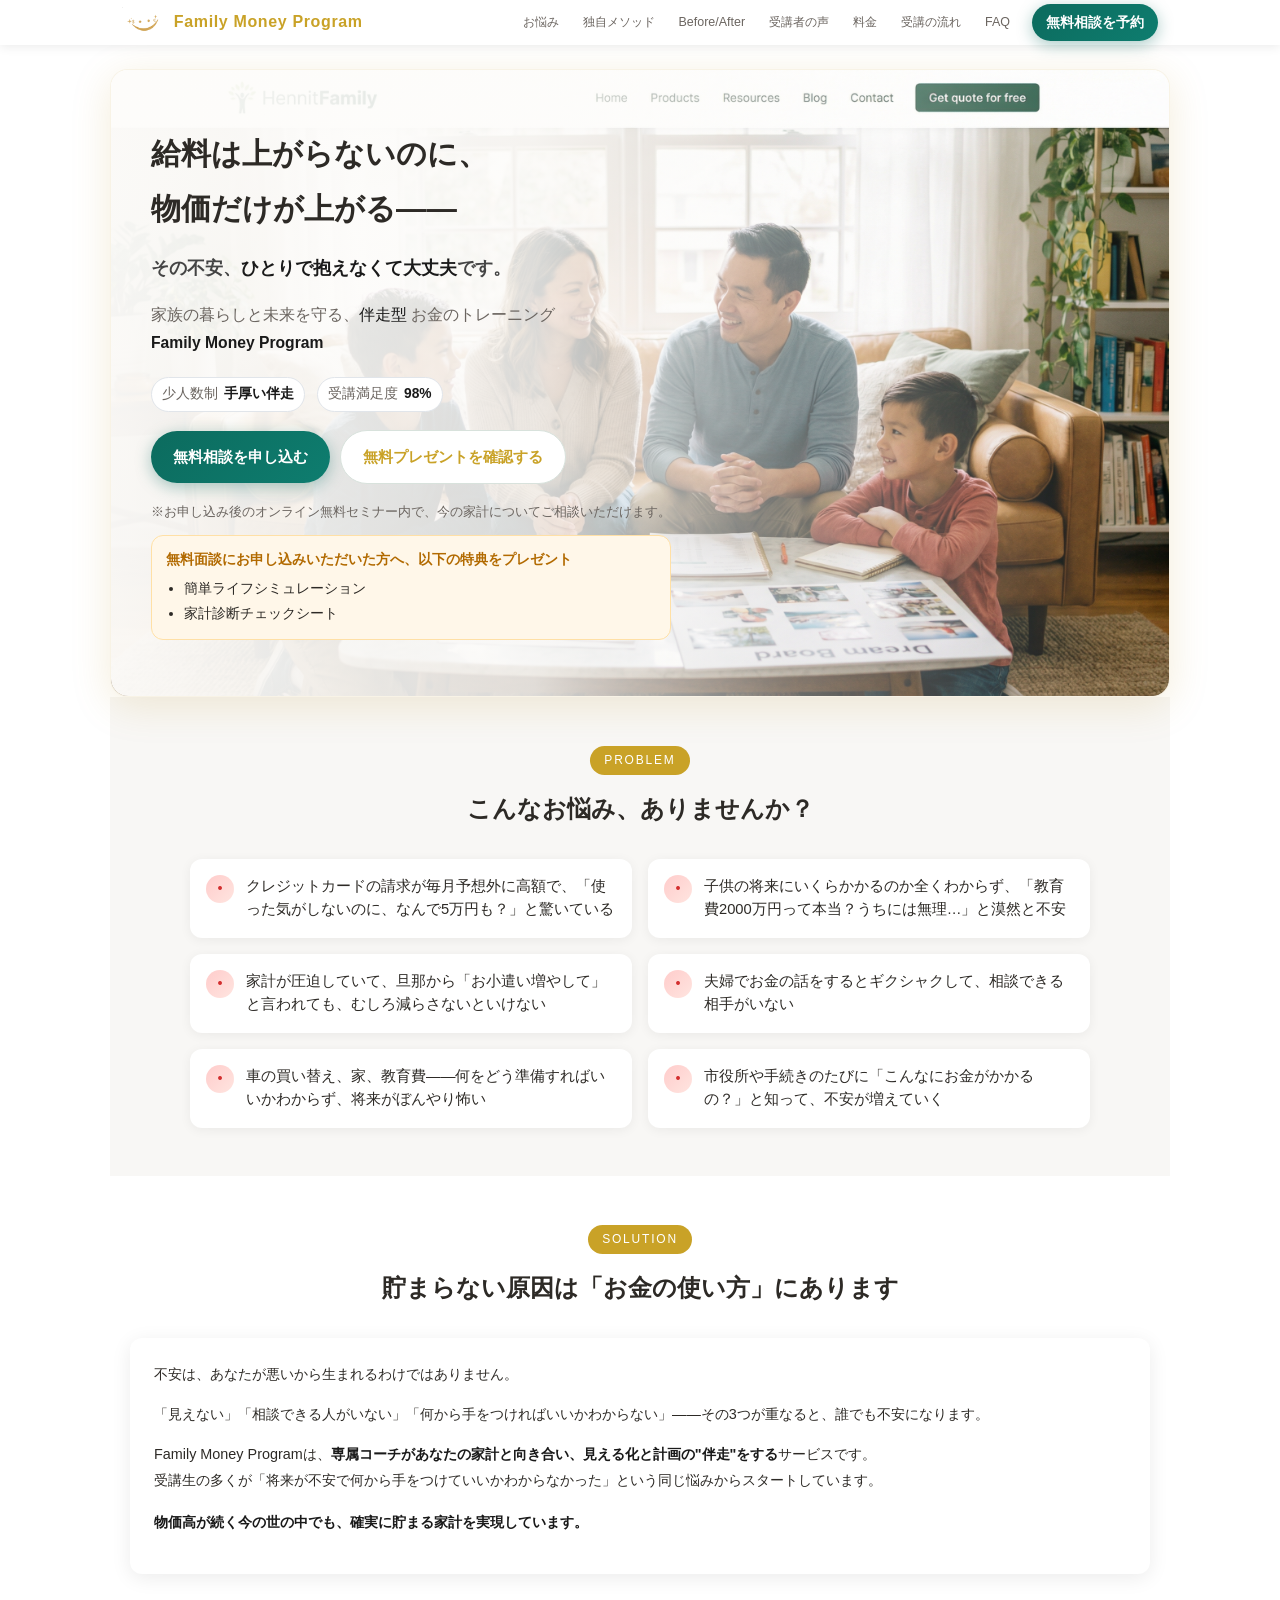
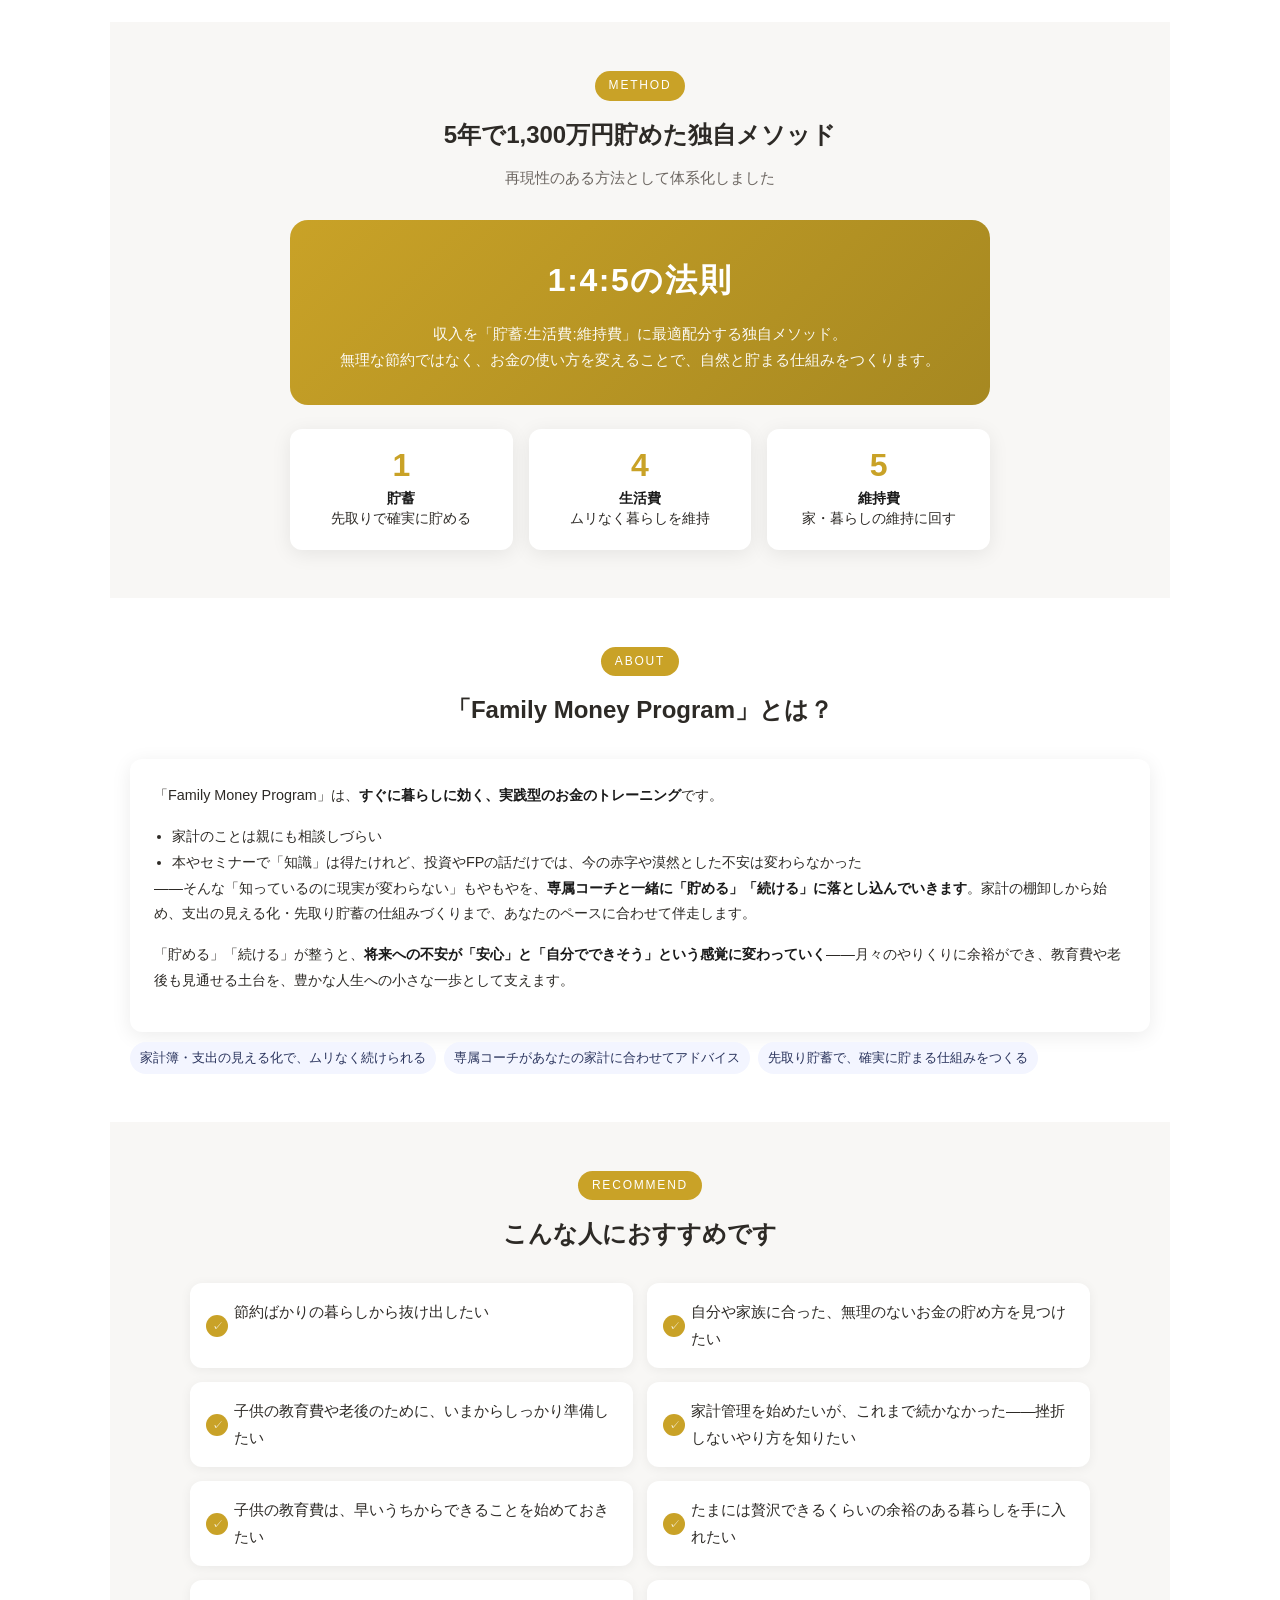
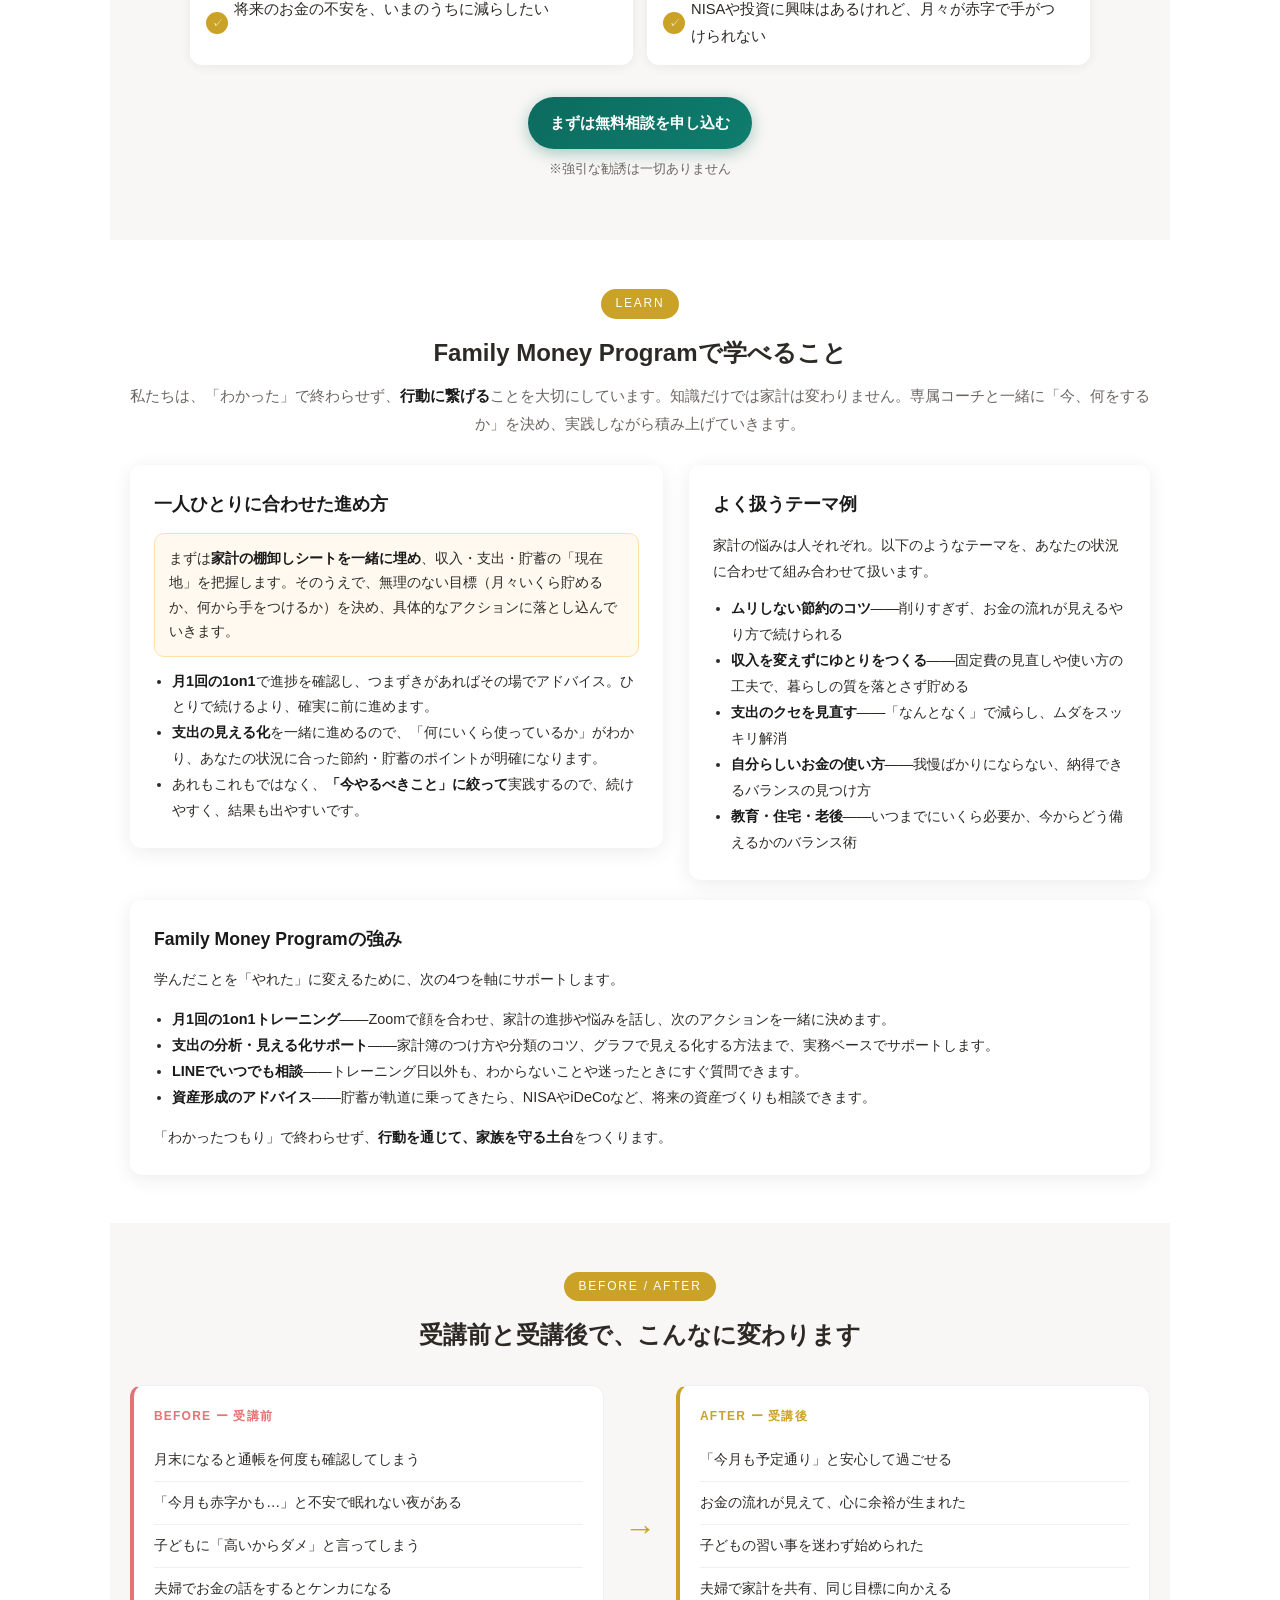
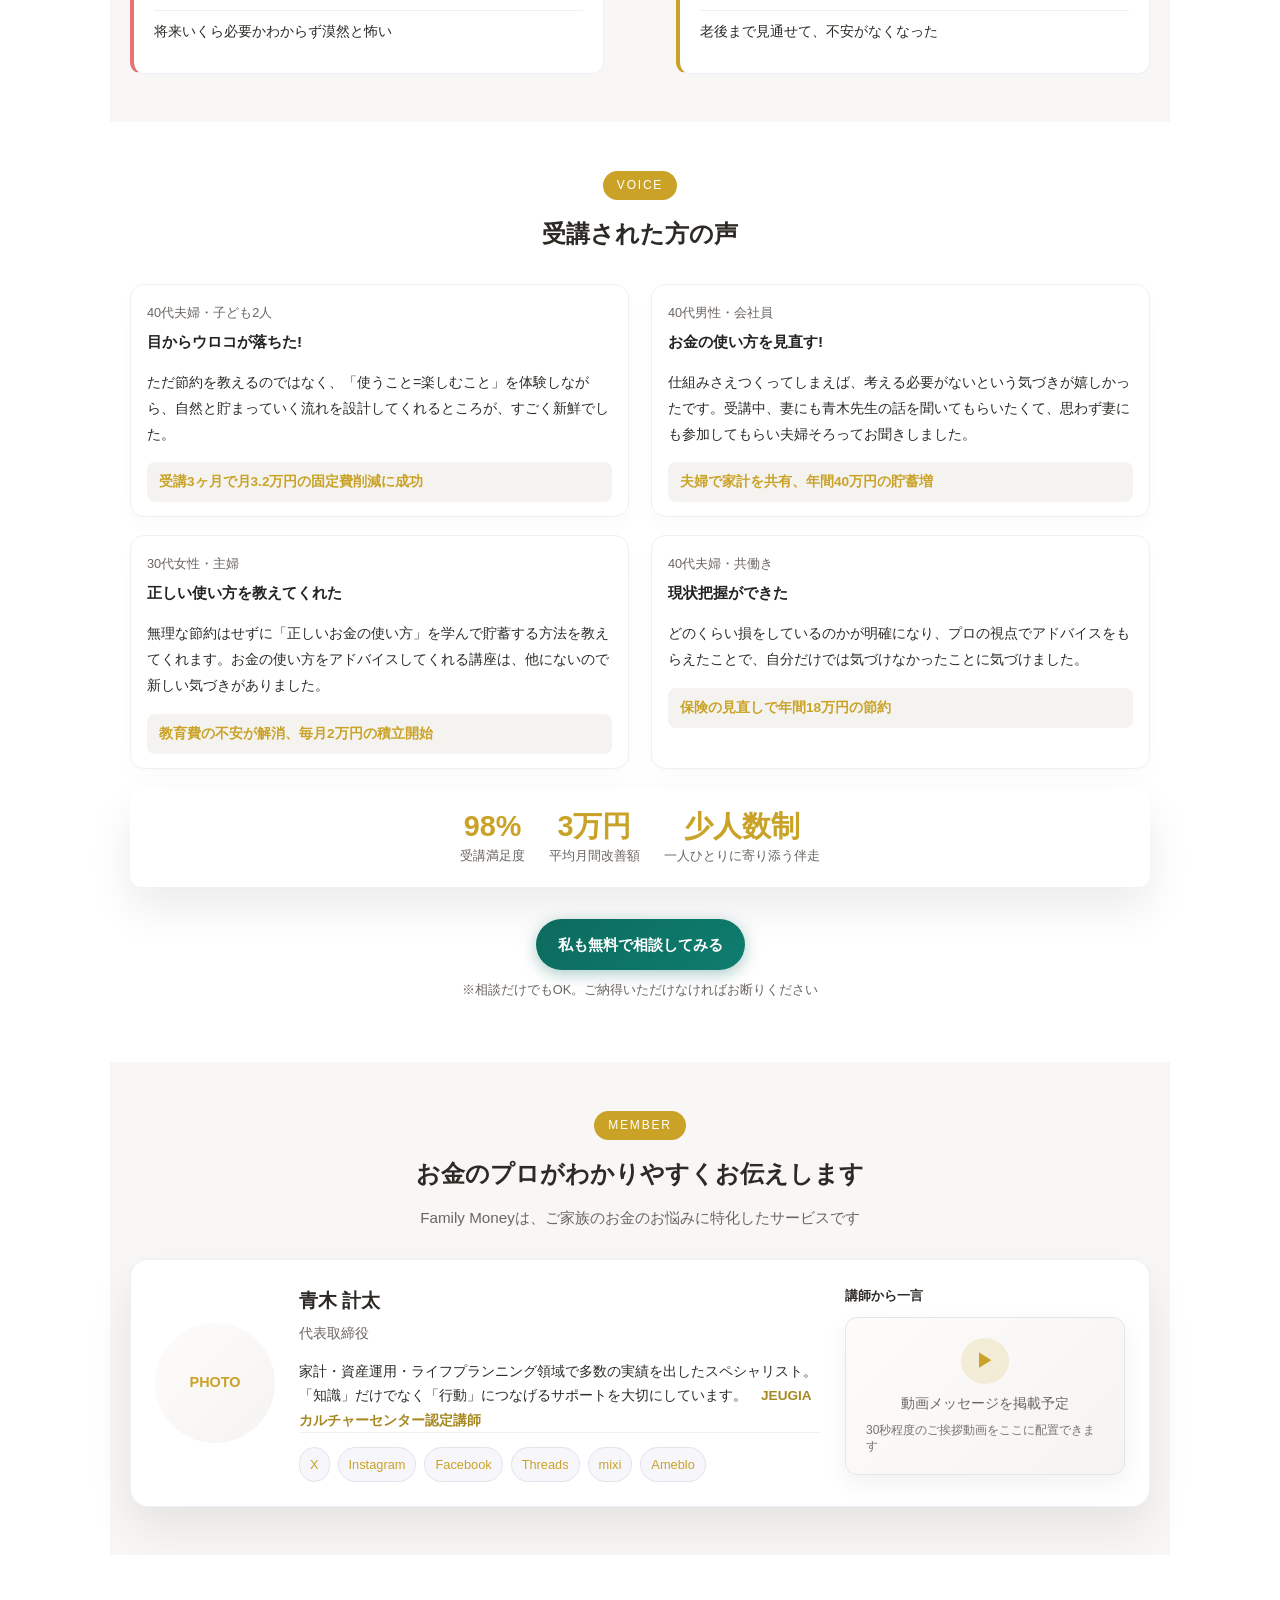
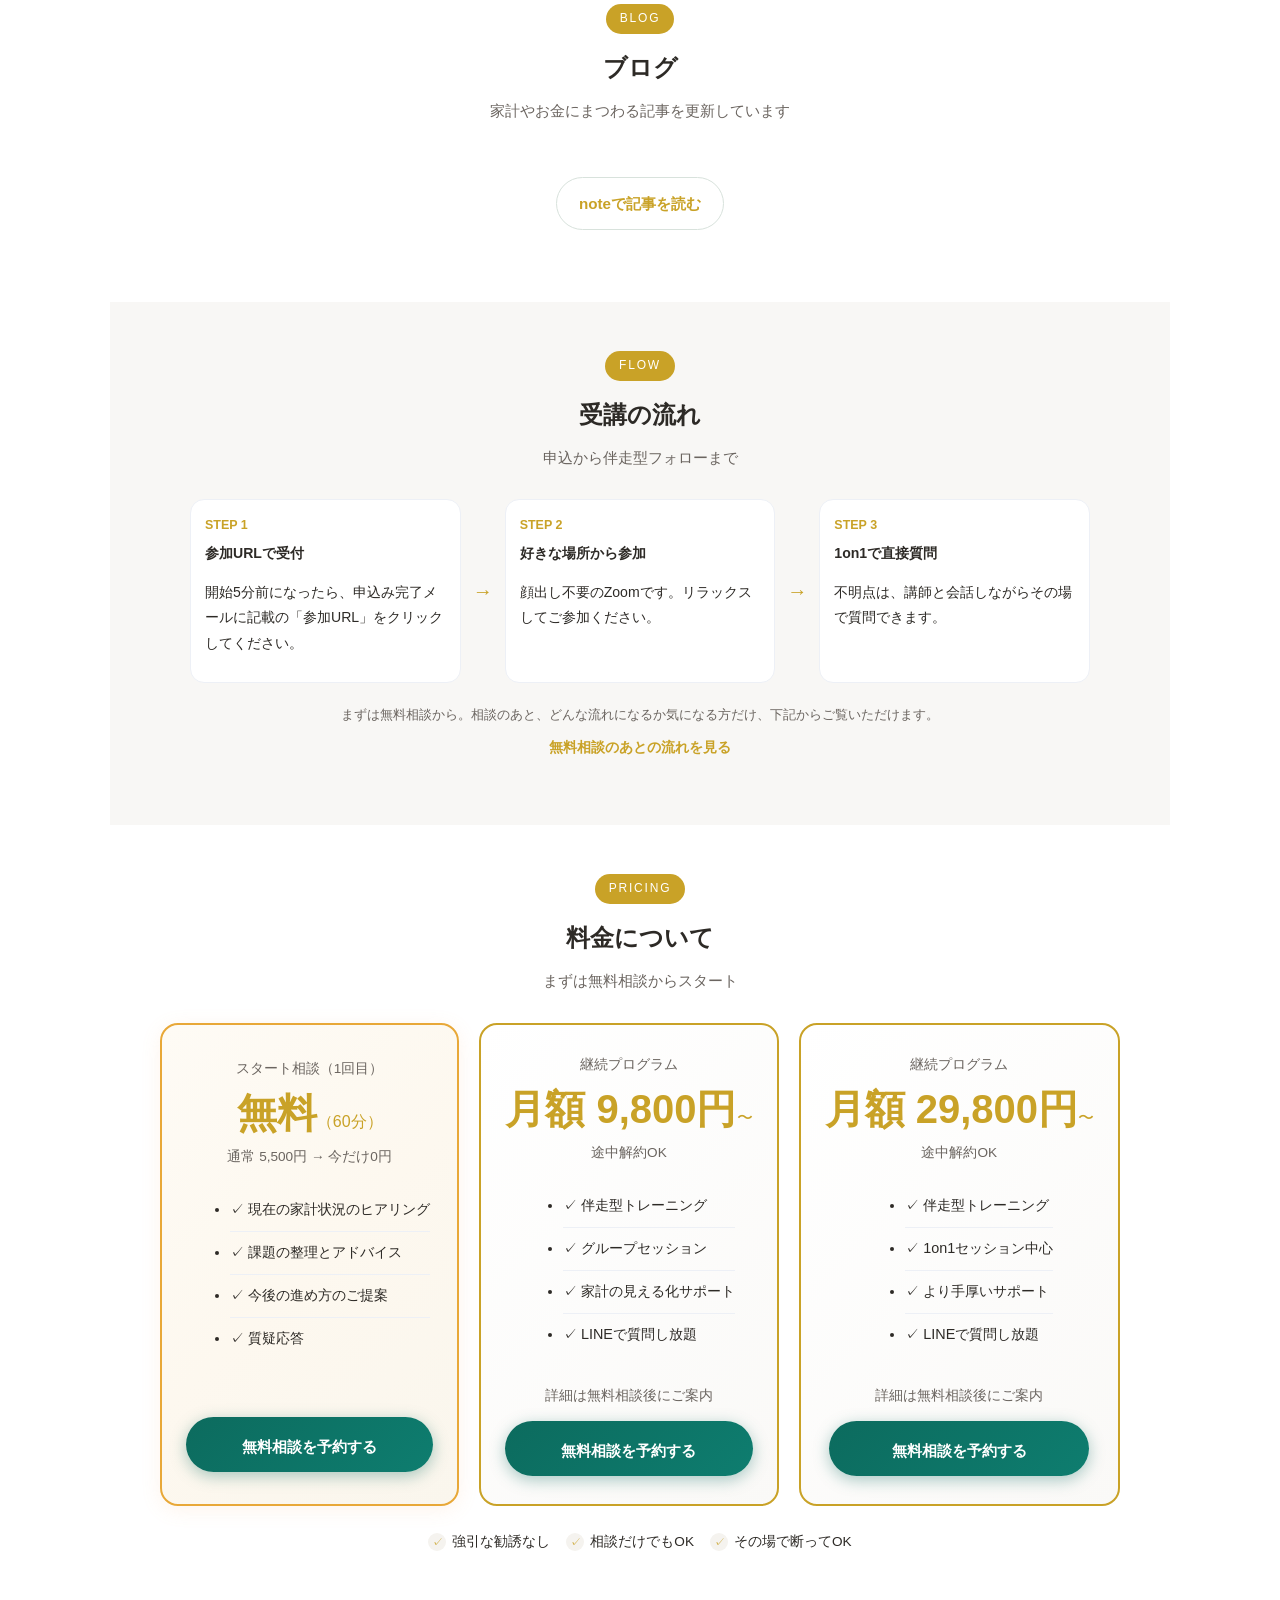
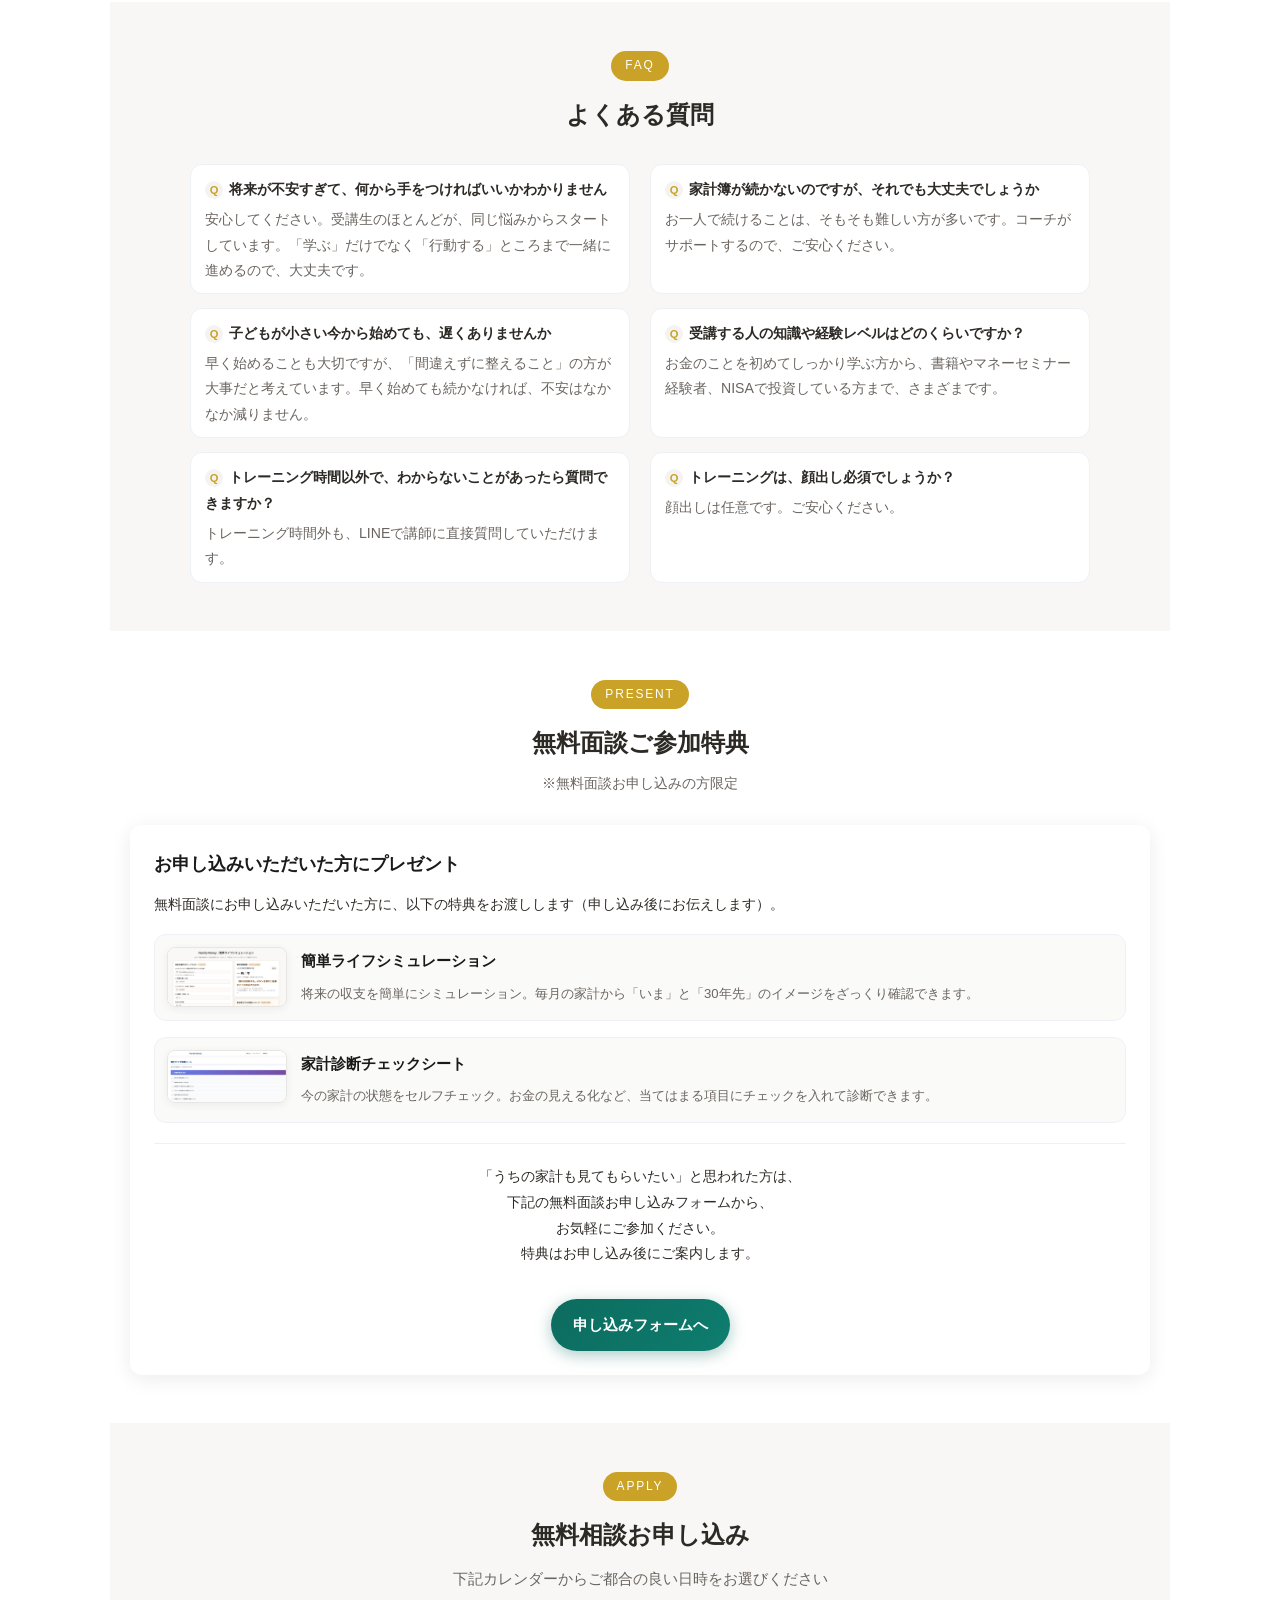
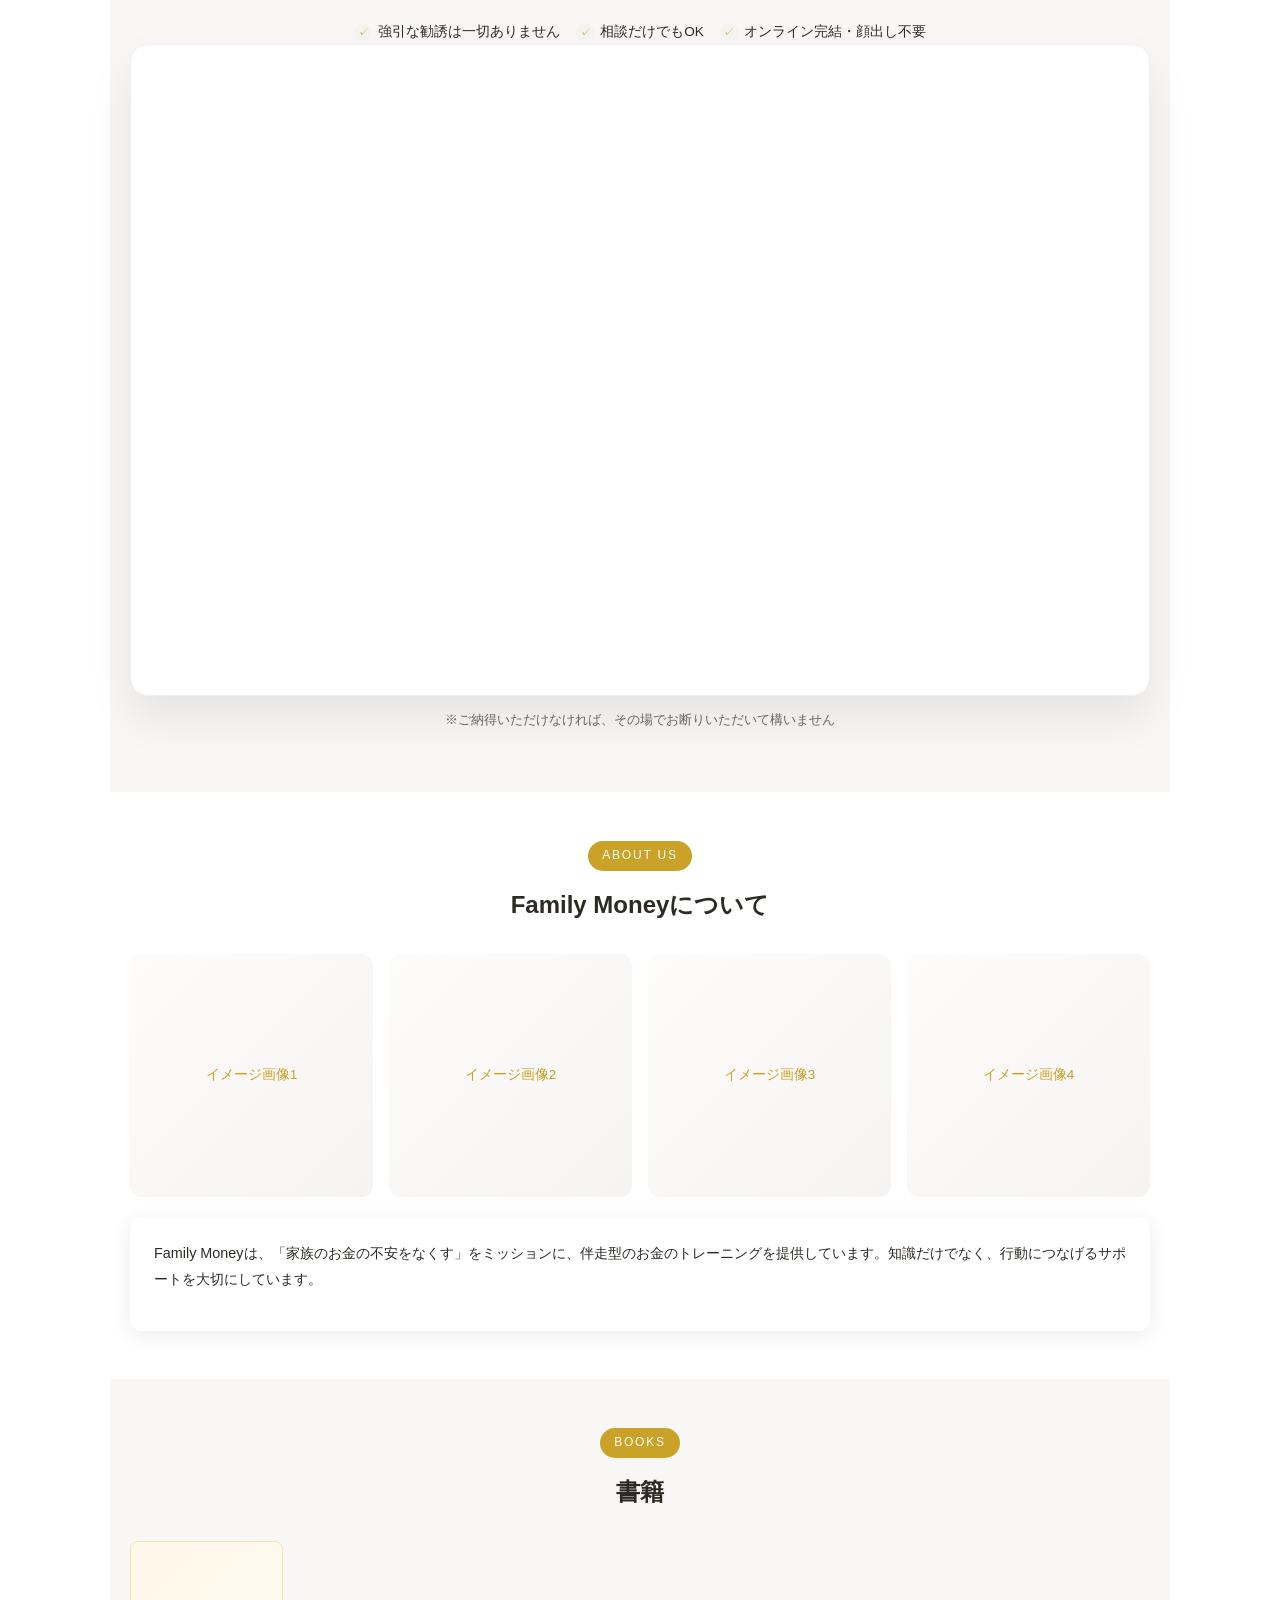
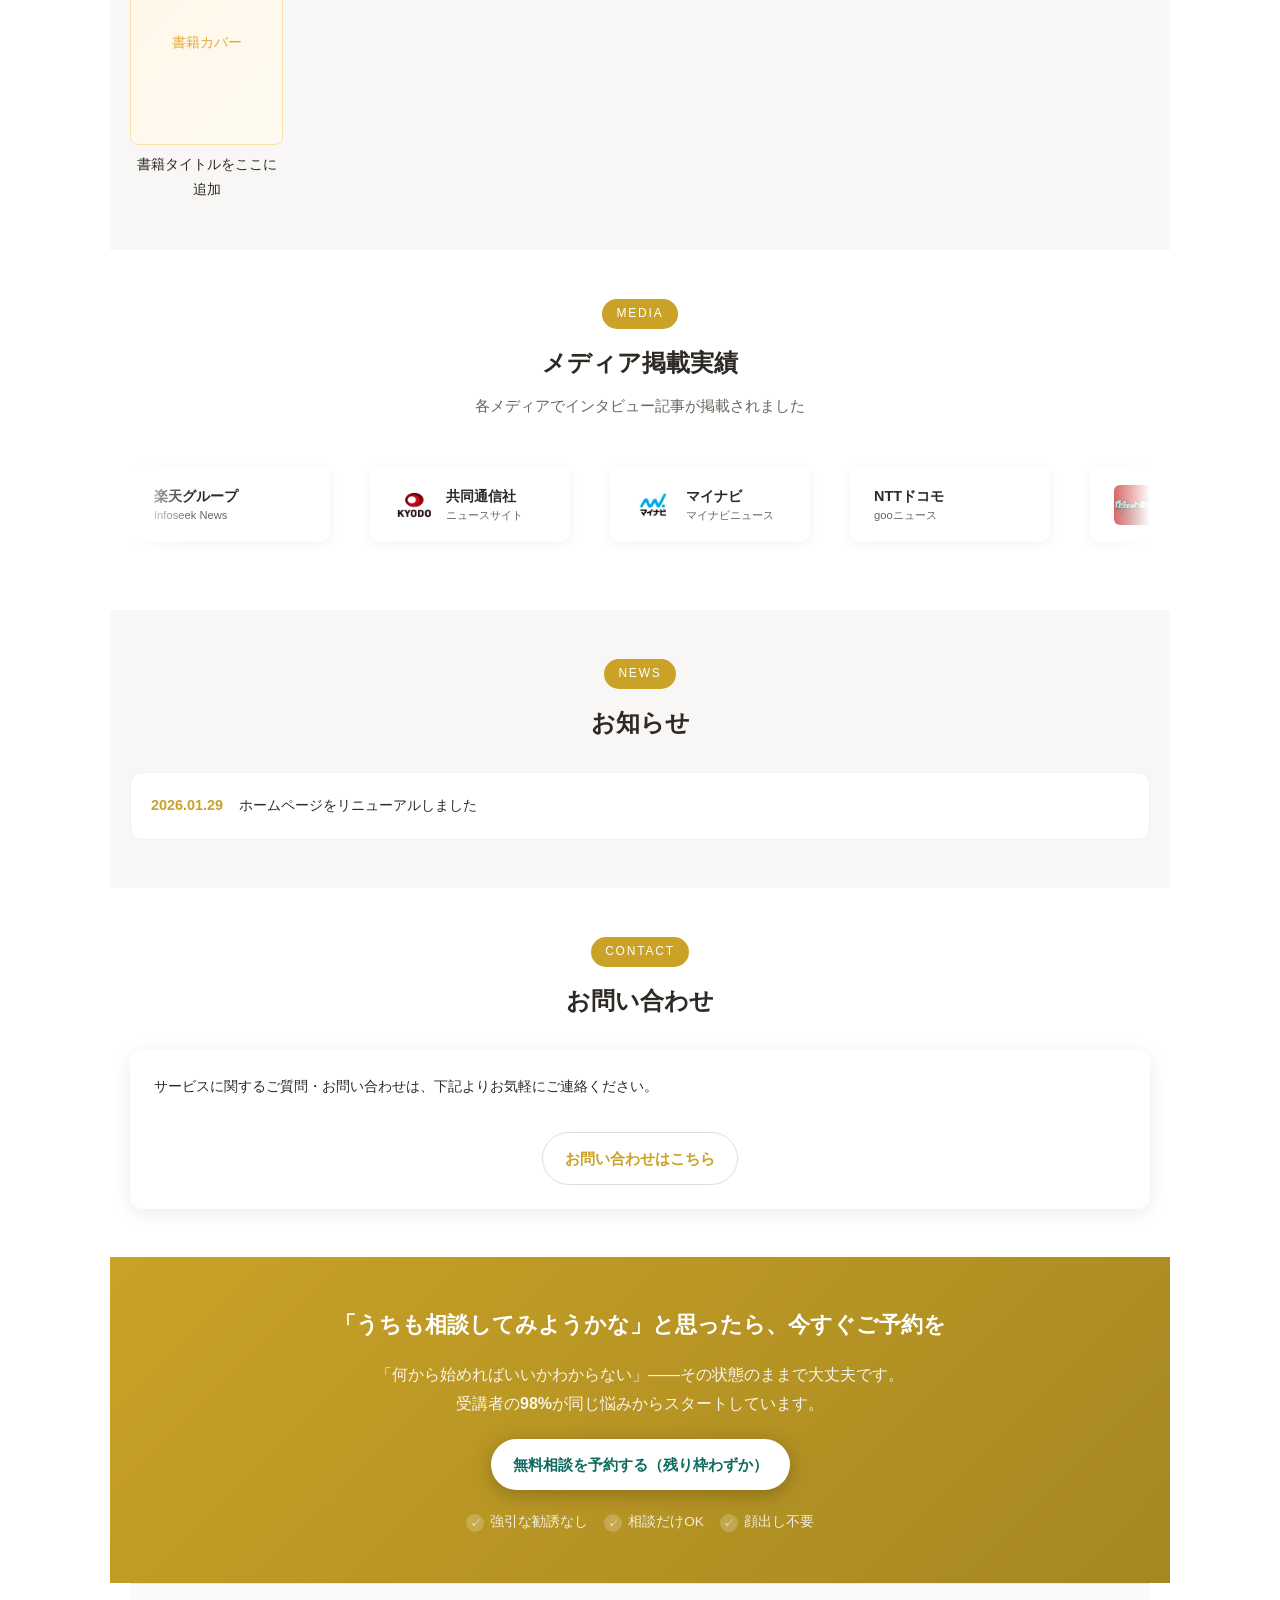
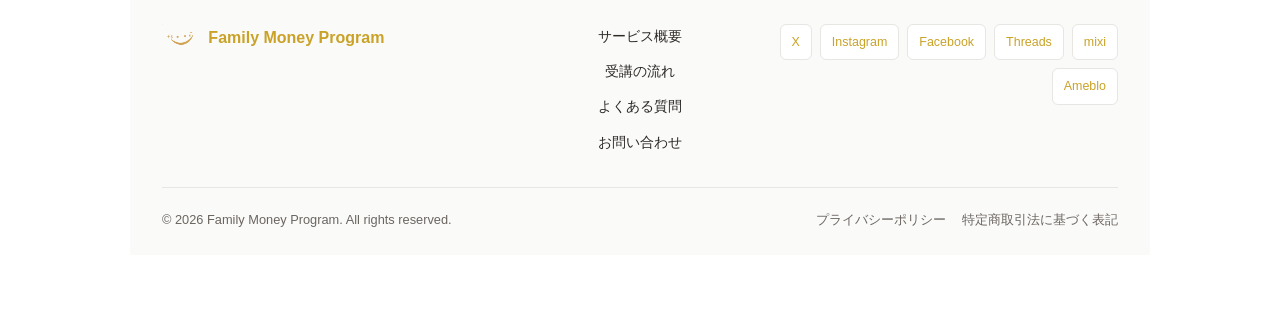
==== commit 0f568667: "CTA視認性向上（ティール色で他要素と区別）+ MEMBER調整 + 辛口評価レポート追加 - CTAボタンをティール(#0c6b5e)に変更し、ゴールドと明確に区別 - PHOTO位置調整、JEUG" ====
--- a/index.html
+++ b/index.html
@@ -26,6 +26,9 @@
       --primary-dark: #a68821;
       --accent: #e8a838;
       --accent-light: #faf8f4;
+      /* CTA専用：ゴールドと明確に区別して視認性を高める */
+      --cta: #0c6b5e;
+      --cta-hover: #095048;
       /* 強調文字用：黄色とメリハリをつける濃色 */
       --emphasis: #1a1a1a;
       --bg: #ffffff;
@@ -179,14 +182,16 @@
     }
 
     .btn-primary {
-      background: linear-gradient(135deg, var(--primary), var(--primary-light));
+      background: linear-gradient(135deg, var(--cta), #0e7d6f);
       color: var(--white);
-      box-shadow: 0 10px 25px rgba(184, 134, 11, 0.3);
+      box-shadow: 0 4px 16px rgba(12, 107, 94, 0.35);
+      border: none;
     }
 
     .btn-primary:hover {
       transform: translateY(-1px);
-      box-shadow: 0 16px 35px rgba(184, 134, 11, 0.35);
+      background: linear-gradient(135deg, var(--cta-hover), var(--cta));
+      box-shadow: 0 8px 24px rgba(12, 107, 94, 0.4);
     }
 
     .btn-outline {
@@ -863,12 +868,14 @@
 
     .cta-block .btn-primary {
       background: var(--white);
-      color: var(--primary);
-      box-shadow: 0 4px 20px rgba(0, 0, 0, 0.2);
+      color: var(--cta);
+      box-shadow: 0 4px 20px rgba(0, 0, 0, 0.25);
+      font-weight: 700;
     }
 
     .cta-block .btn-primary:hover {
-      background: var(--bg-alt);
+      background: #f0fdfa;
+      color: var(--cta-hover);
     }
 
     .cta-block .risk-reversal {
@@ -1051,6 +1058,7 @@
 
     .member-avatar {
       flex-shrink: 0;
+      align-self: center;
     }
 
     .member-avatar-placeholder {
@@ -1096,18 +1104,15 @@
       line-height: 1.7;
     }
 
-    .member-credential {
-      margin-top: 12px;
-    }
-
-    .member-credential span {
-      display: inline-block;
-      font-size: 0.8rem;
+    .member-credential-inline {
+      display: inline;
+      font-size: 0.85rem;
       color: var(--primary-dark);
-      background: var(--accent-light);
-      padding: 4px 12px;
-      border-radius: 999px;
-      border: 1px solid rgba(184, 134, 11, 0.2);
+      font-weight: 600;
+    }
+
+    .member-credential-inline::before {
+      content: '　';
     }
 
     .member-sns {
@@ -1555,7 +1560,7 @@
     }
 
     .floating-cta .btn {
-      box-shadow: 0 4px 20px rgba(184, 134, 11, 0.4);
+      box-shadow: 0 4px 20px rgba(12, 107, 94, 0.4);
     }
 
     /* Pricing Section */
@@ -2235,10 +2240,7 @@
           <div class="member-info">
             <div class="member-name">青木 計太</div>
             <div class="member-title">代表取締役</div>
-            <p class="member-desc">家計・資産運用・ライフプランニング領域で多数の実績を出したスペシャリスト。「知識」だけでなく「行動」につなげるサポートを大切にしています。</p>
-            <div class="member-credential">
-              <span>JEUGIAカルチャーセンター 認定講師</span>
-            </div>
+            <p class="member-desc">家計・資産運用・ライフプランニング領域で多数の実績を出したスペシャリスト。「知識」だけでなく「行動」につなげるサポートを大切にしています。<span class="member-credential-inline">JEUGIAカルチャーセンター認定講師</span></p>
             <div class="member-sns">
               <div class="member-sns-links">
                 <a href="https://x.com/kakei_adviser_" target="_blank" rel="noopener">X</a>
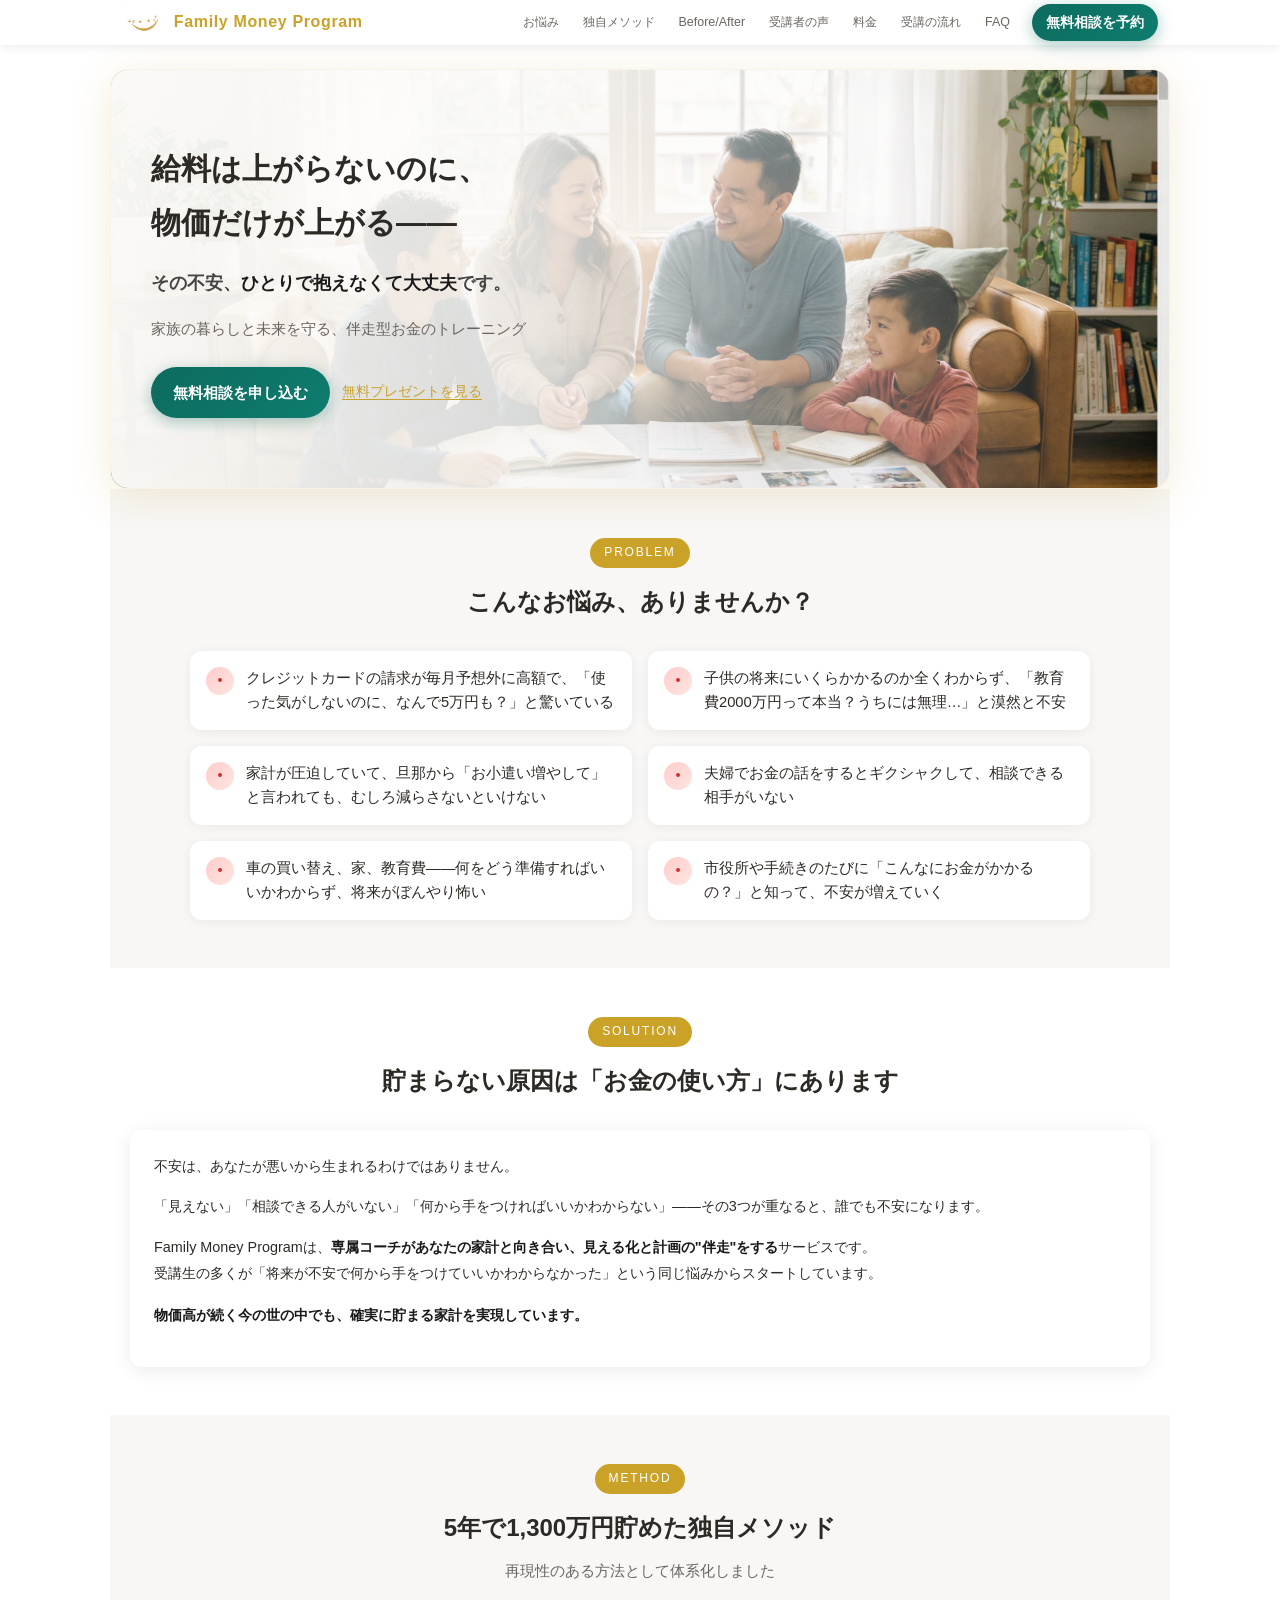
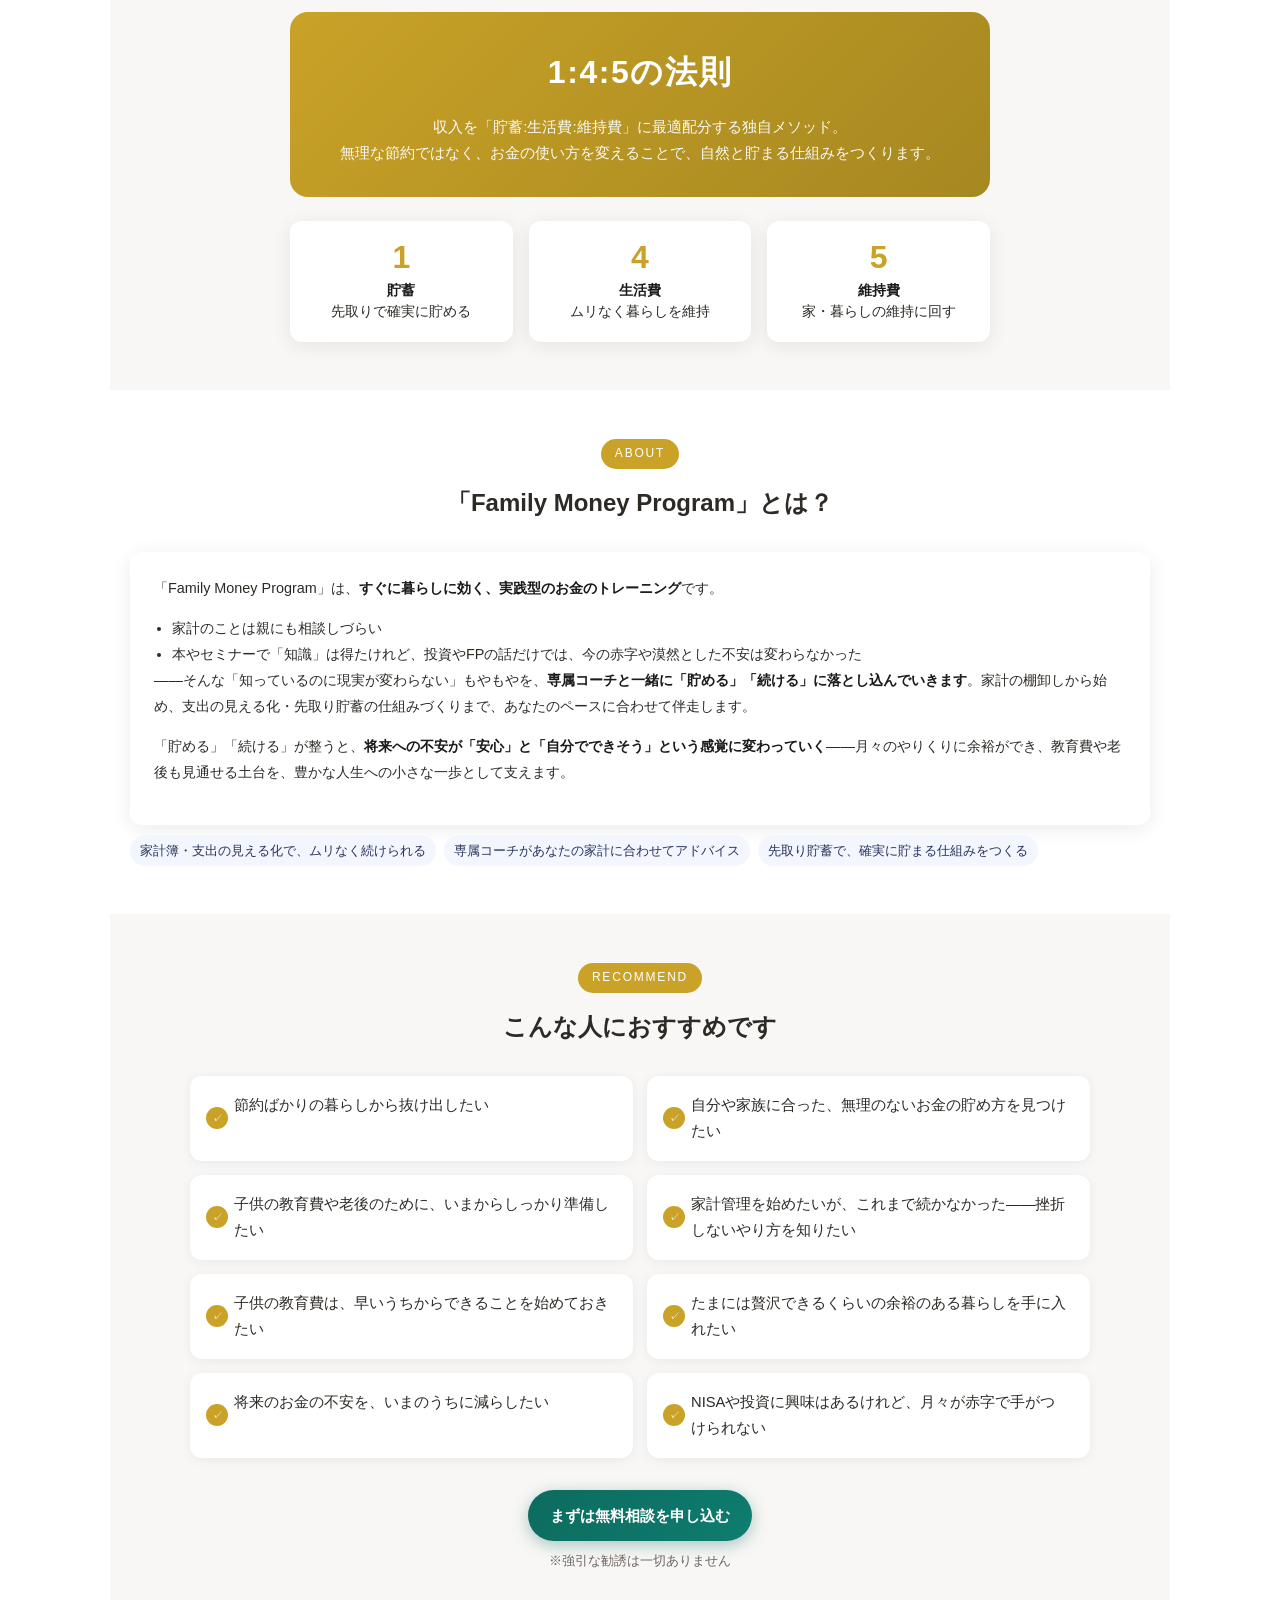
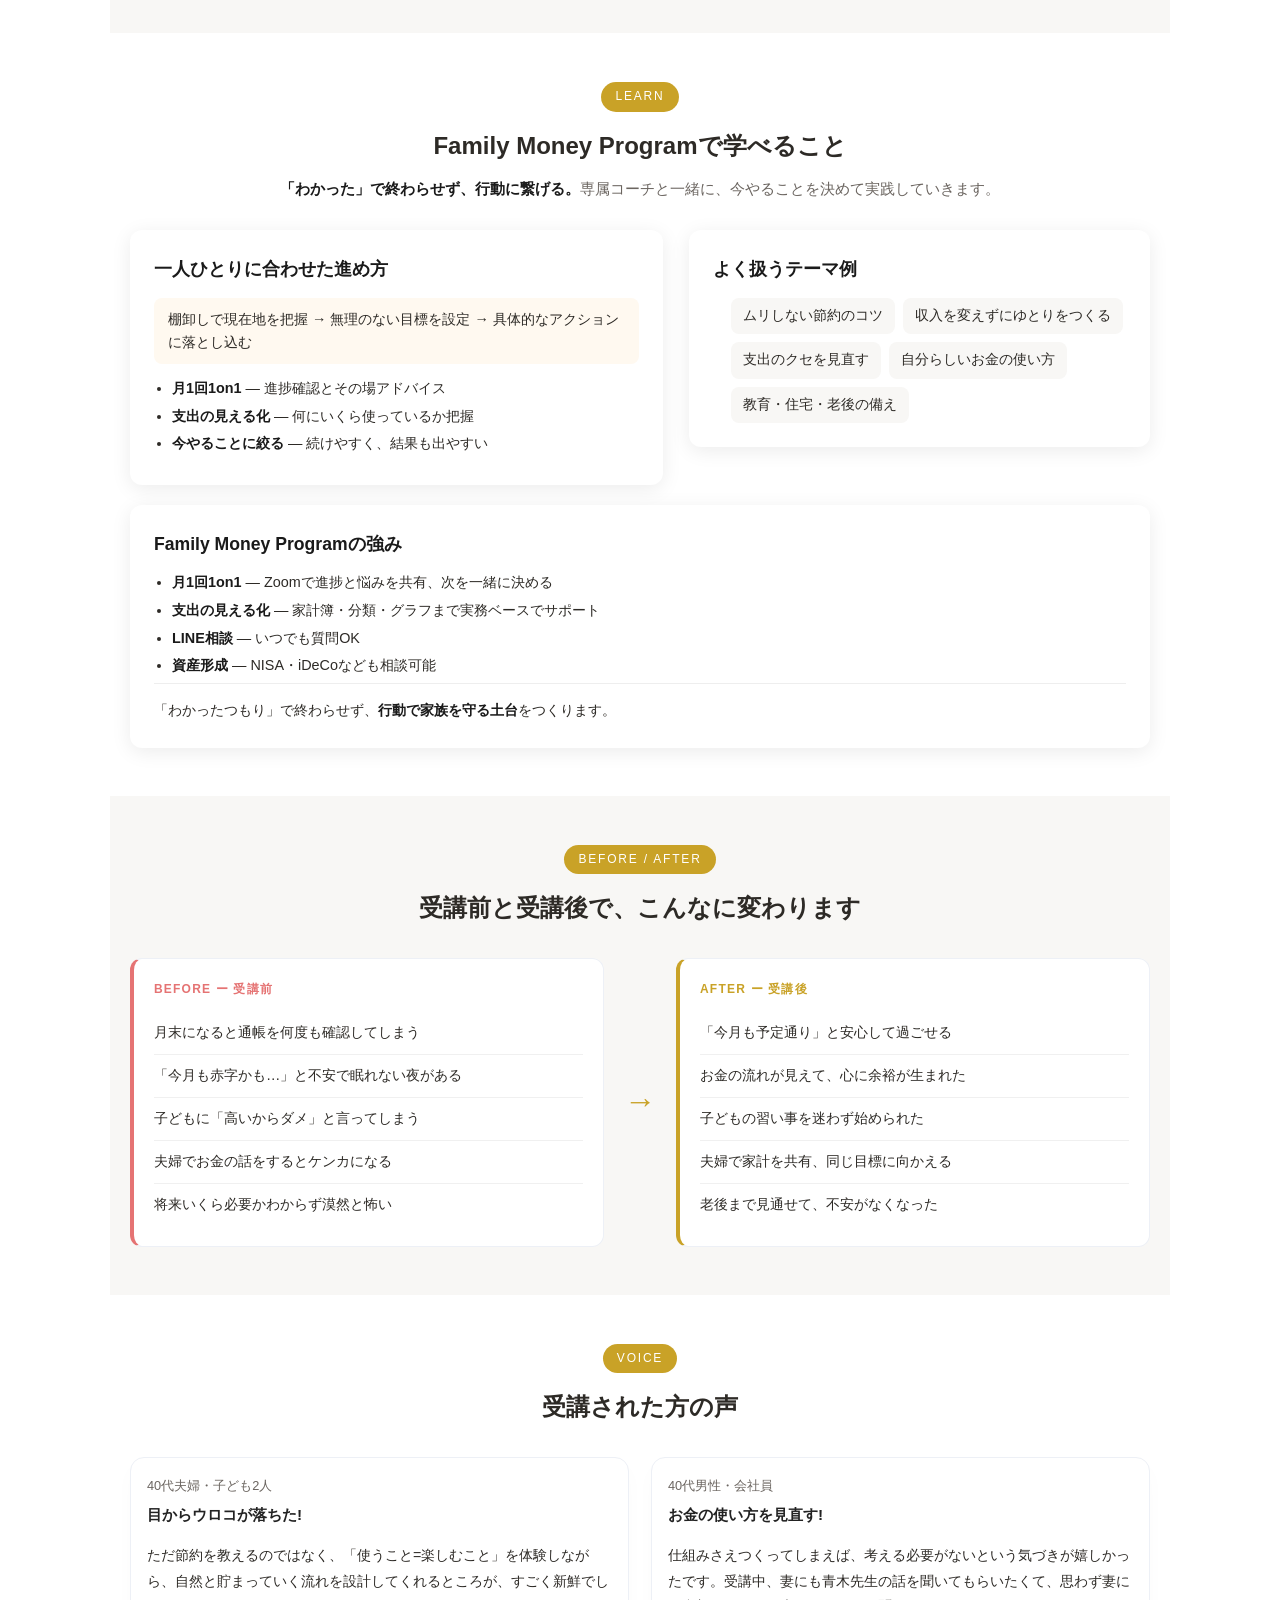
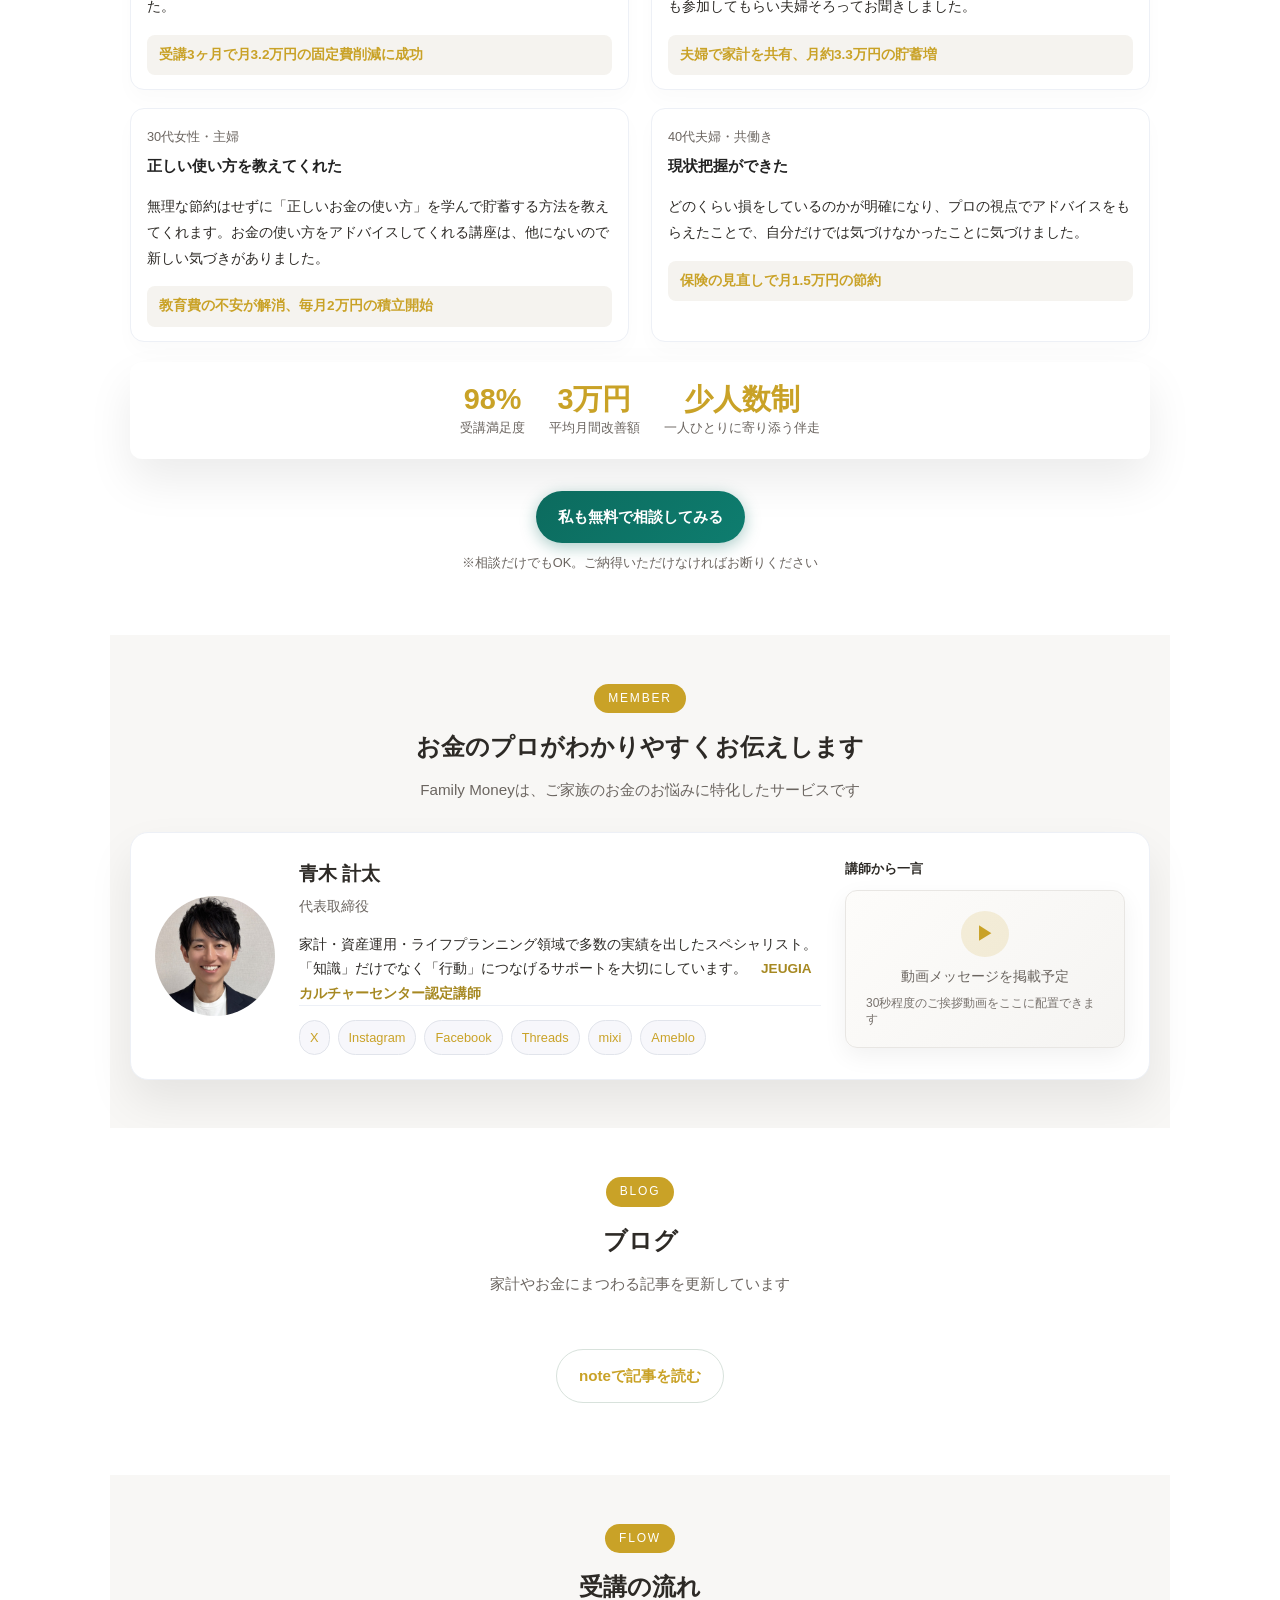
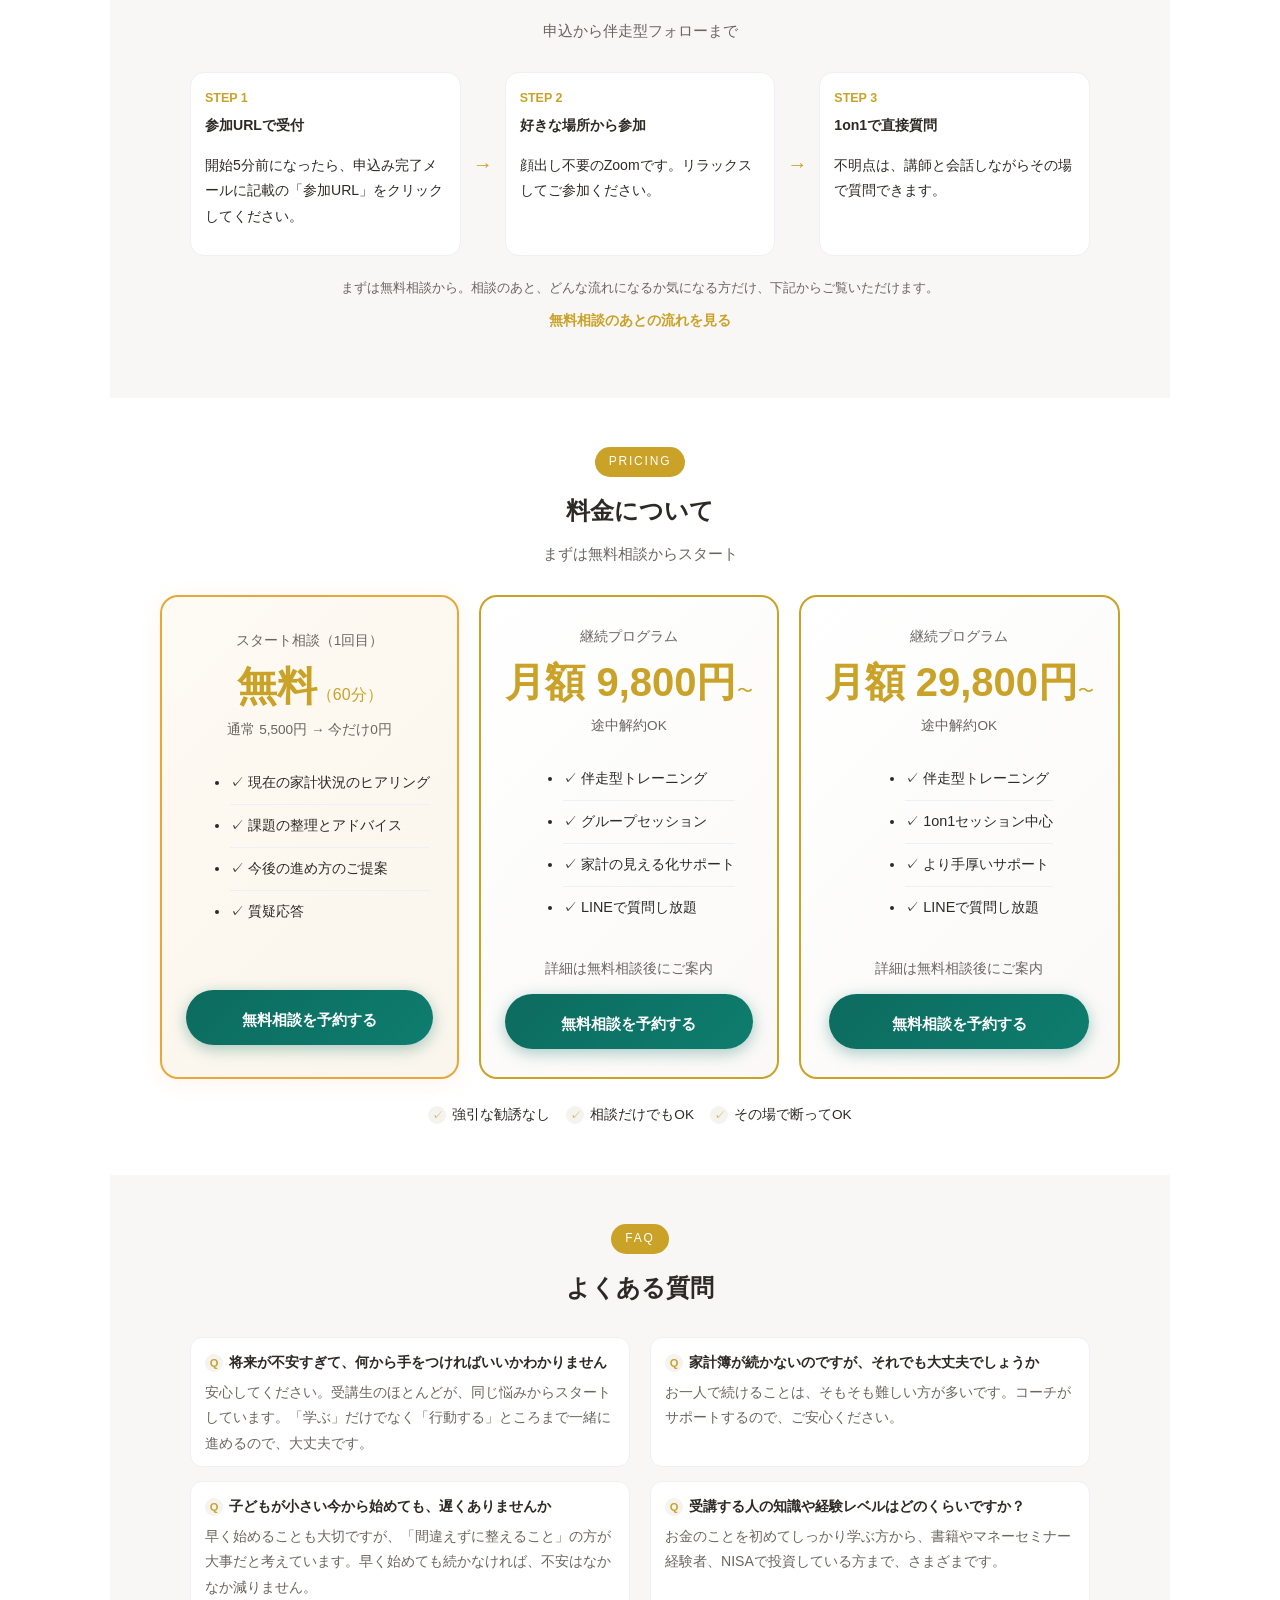
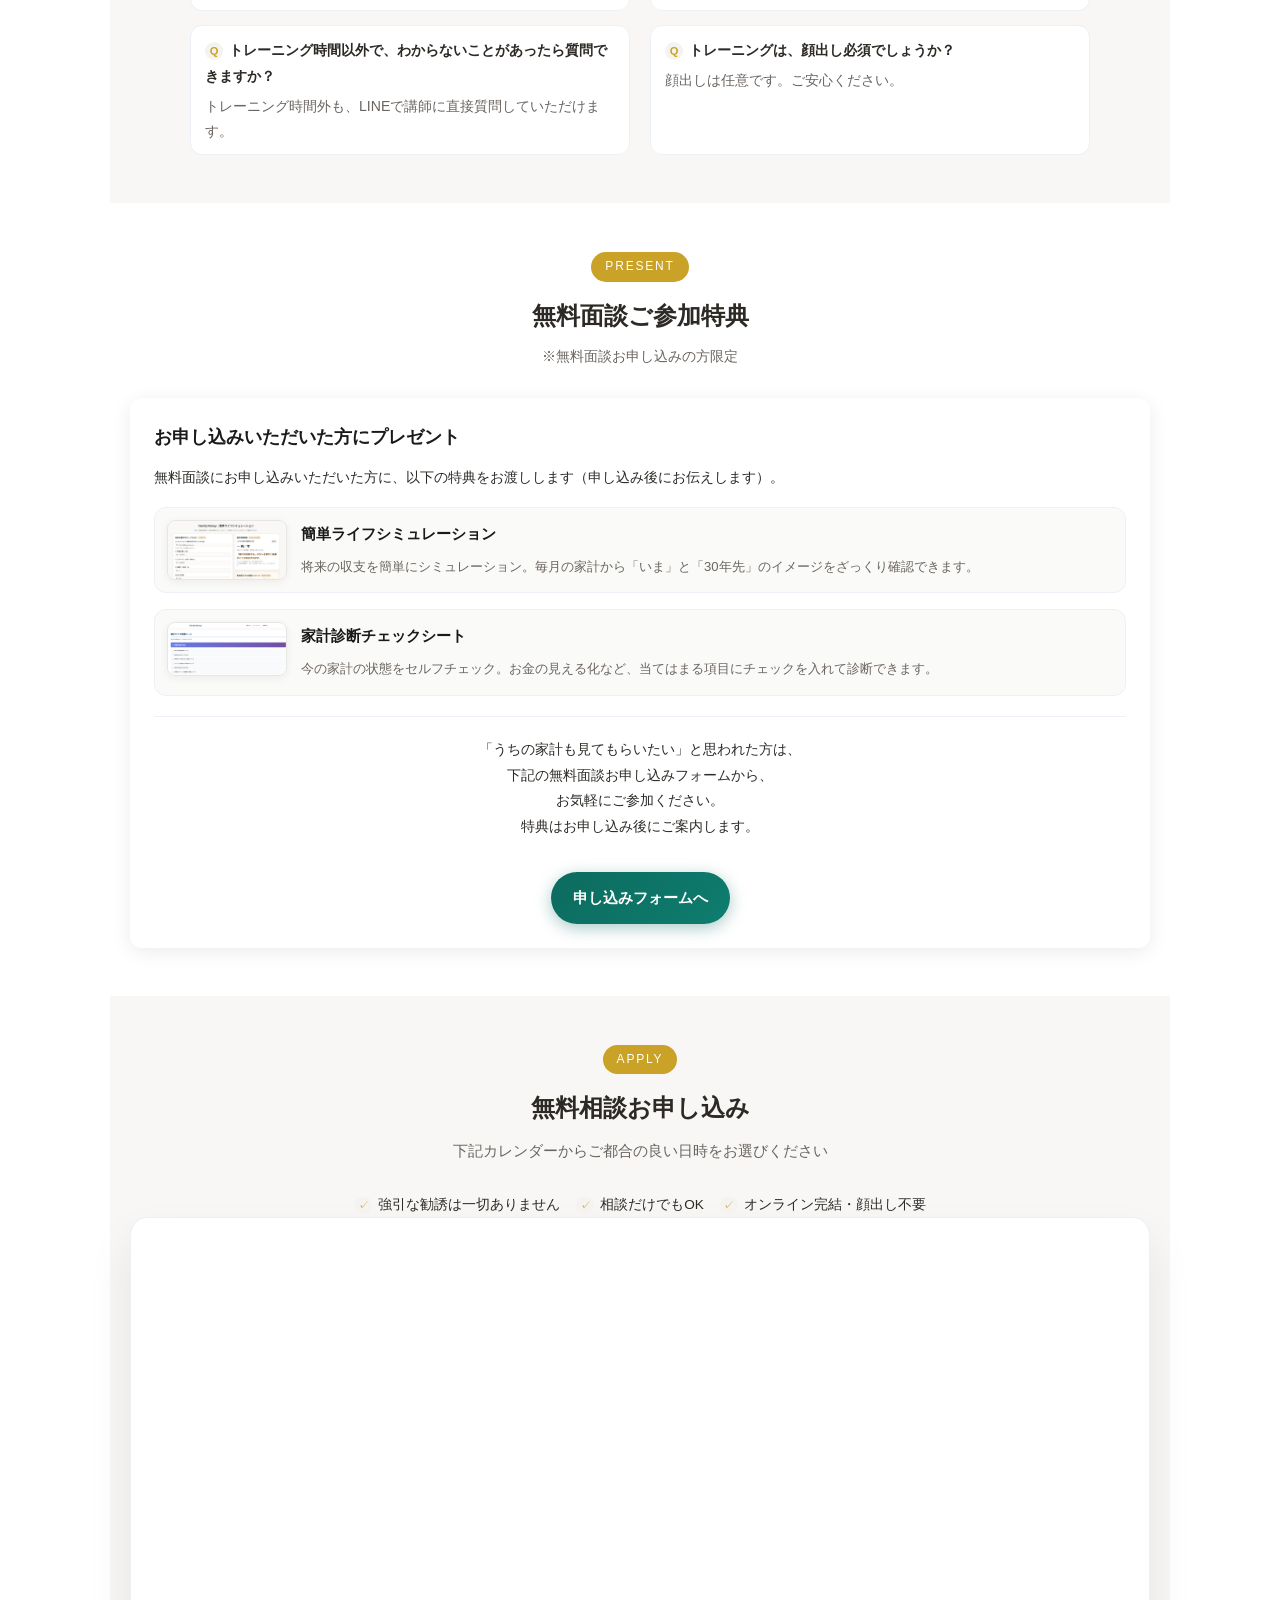
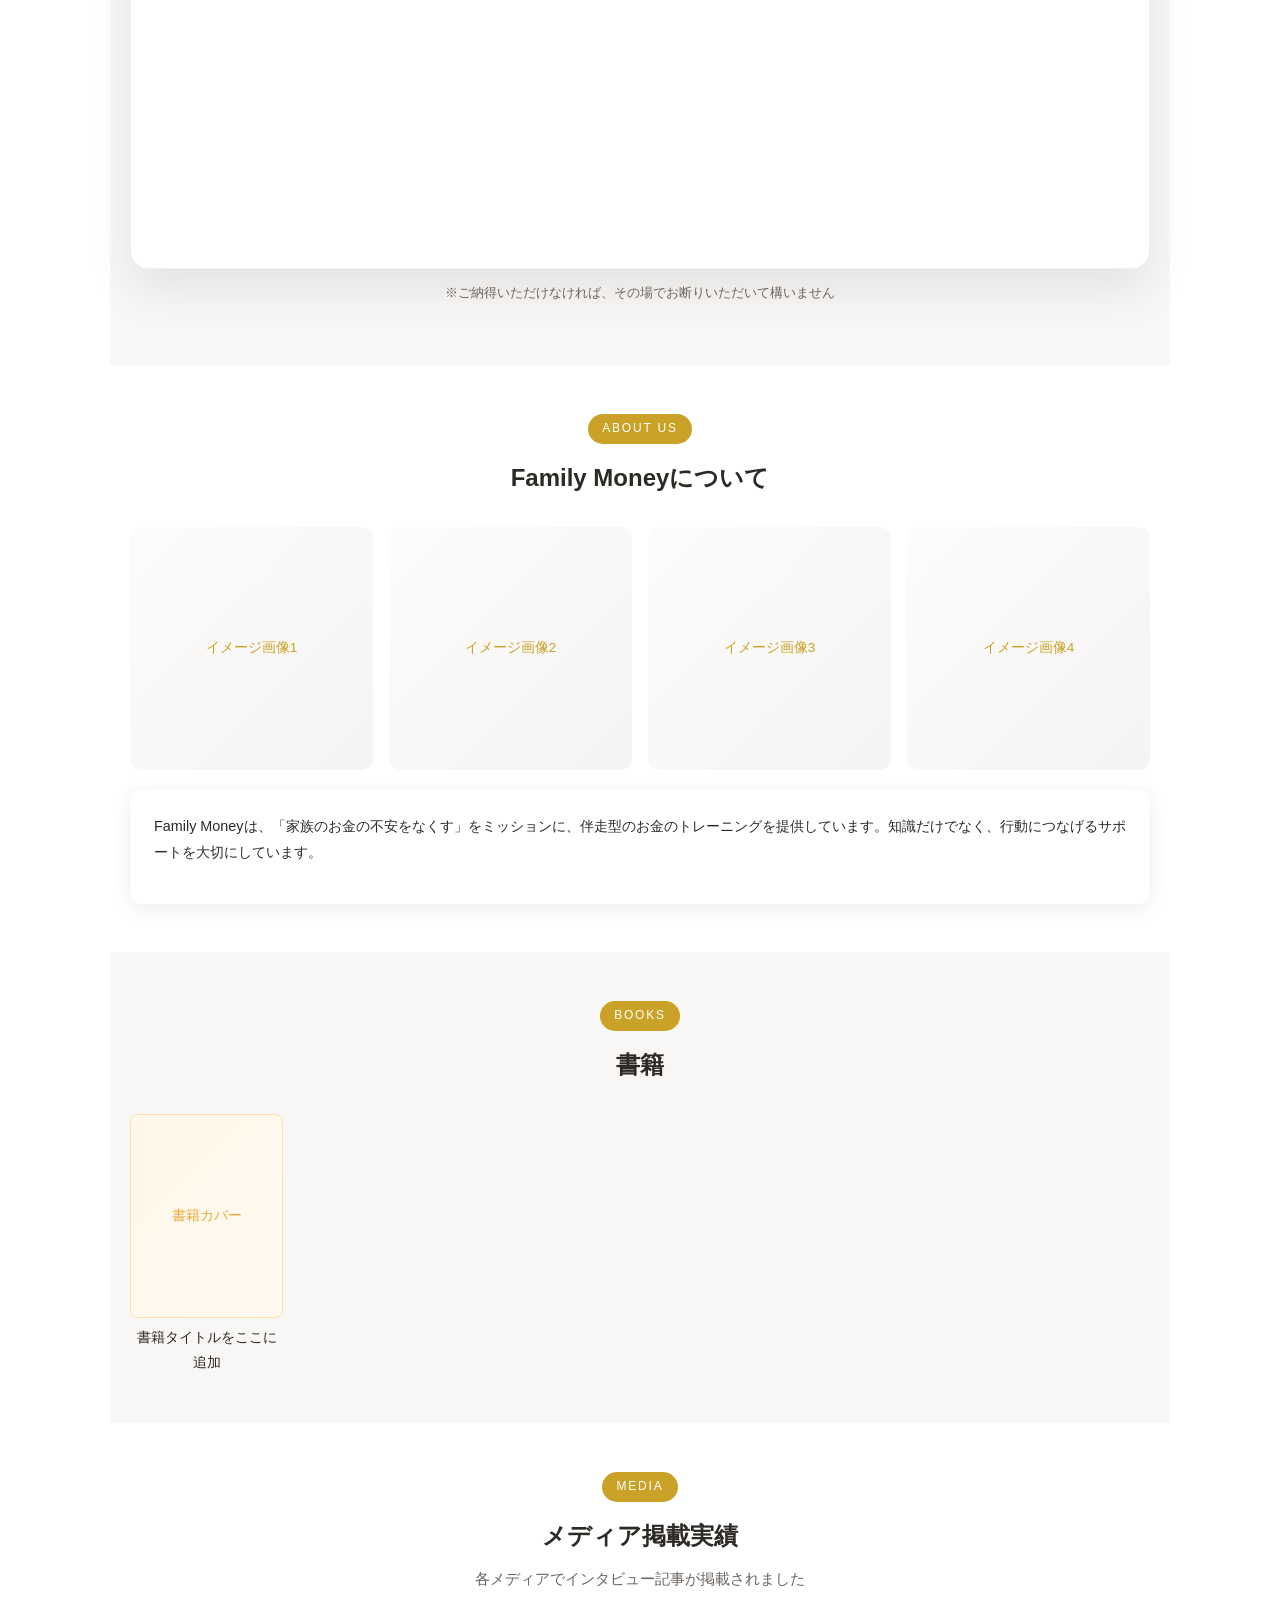
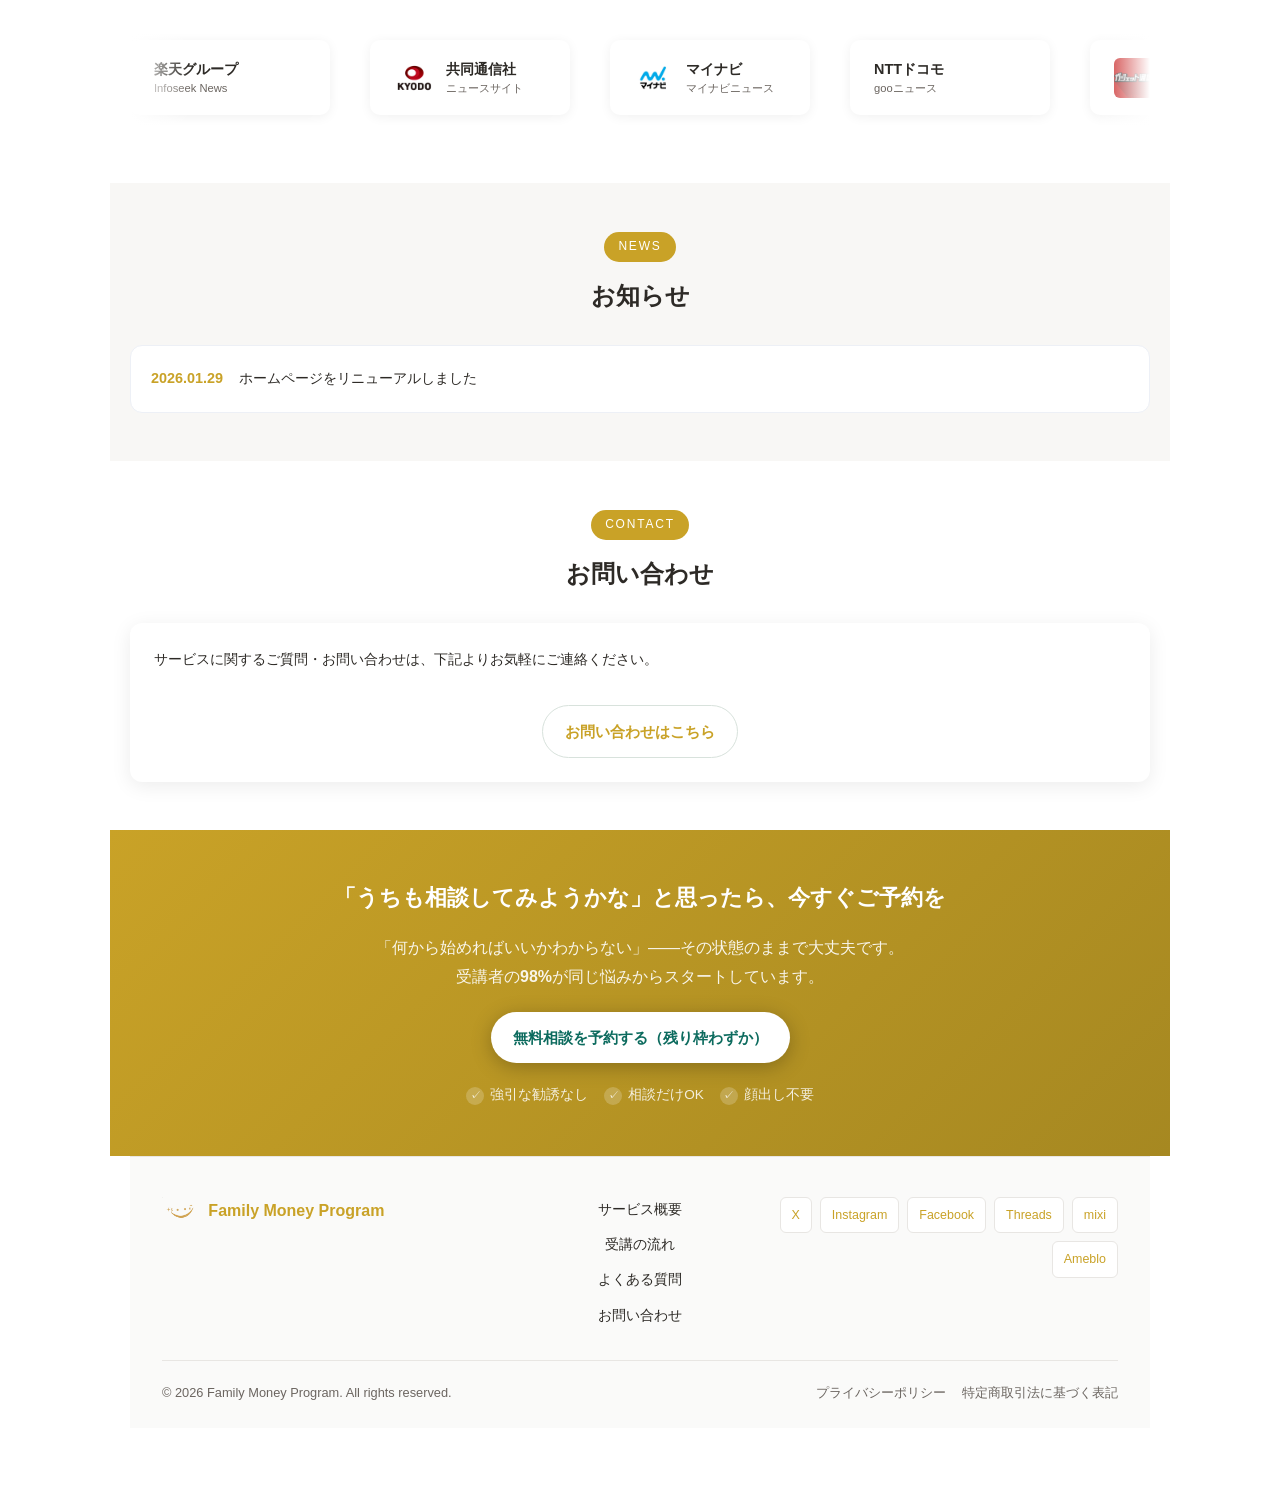
==== commit 9b5a5d9a: "ブログmicroCMS連携・講師写真・各種デザイン調整 Co-authored-by: Cursor <cursoragent@cursor.com>" ====
--- a/index.html
+++ b/index.html
@@ -260,61 +260,27 @@
     }
 
     .hero-lead {
-      font-size: 0.98rem;
+      font-size: 0.95rem;
       color: var(--muted);
-      margin-bottom: 20px;
-    }
-
-    .hero-meta {
+      margin-bottom: 24px;
+    }
+
+    .hero-ctas {
       display: flex;
       flex-wrap: wrap;
       gap: 12px;
-      margin-bottom: 18px;
-      font-size: 0.86rem;
-      color: var(--muted);
-    }
-
-    .meta-pill {
-      padding: 4px 10px;
-      border-radius: 999px;
-      background: #ffffff;
-      border: 1px solid #e1e5ea;
-      display: inline-flex;
-      align-items: center;
-      gap: 6px;
-    }
-
-    .hero-ctas {
-      display: flex;
-      flex-wrap: wrap;
-      gap: 10px;
-      align-items: center;
-      margin-bottom: 16px;
-    }
-
-    .hero-note {
-      font-size: 0.8rem;
-      color: var(--muted);
-    }
-
-    .hero-present {
-      margin-top: 10px;
-      padding: 12px 14px;
-      border-radius: 12px;
-      background: #fff7e9;
-      border: 1px solid #ffe0a6;
-      font-size: 0.86rem;
-    }
-
-    .hero-present-title {
-      font-weight: 700;
-      color: #b26a00;
-      margin-bottom: 4px;
-    }
-
-    .hero-present-list {
-      margin: 0;
-      padding-left: 18px;
+      align-items: center;
+    }
+
+    .hero-cta-secondary {
+      font-size: 0.9rem;
+      color: var(--primary);
+      text-decoration: underline;
+      text-underline-offset: 3px;
+    }
+
+    .hero-cta-secondary:hover {
+      color: var(--primary-dark);
     }
 
     section {
@@ -500,26 +466,53 @@
       align-items: flex-start;
     }
 
+    .learn-card h3 {
+      margin-bottom: 12px;
+    }
+
+    .learn-summary {
+      margin: 0 0 14px;
+      padding: 10px 14px;
+      background: #fff9f0;
+      border-radius: 8px;
+      font-size: 0.88rem;
+      line-height: 1.6;
+      color: var(--text);
+    }
+
     .learn-list {
       margin: 10px 0 0;
       padding-left: 18px;
       font-size: 0.9rem;
     }
 
-    .learn-strong {
-      font-weight: 600;
-      color: var(--emphasis);
-    }
-
-    .learn-first-step {
-      margin: 0 0 12px;
-      padding: 12px 14px;
-      background: #fff9f0;
-      border: 1px solid #ffe0a6;
-      border-radius: 10px;
+    .learn-list--short li {
+      margin-bottom: 6px;
+      line-height: 1.5;
+    }
+
+    .learn-list--tags {
+      list-style: none;
+      padding-left: 0;
+      display: flex;
+      flex-wrap: wrap;
+      gap: 8px;
+    }
+
+    .learn-list--tags li {
+      padding: 6px 12px;
+      background: var(--bg-alt);
+      border-radius: 8px;
+      font-size: 0.85rem;
+      font-weight: 500;
+      display: inline-block;
+    }
+
+    .learn-close {
+      margin: 16px 0 0;
+      padding-top: 14px;
+      border-top: 1px solid #eee;
       font-size: 0.9rem;
-      line-height: 1.7;
-      color: var(--text);
     }
 
     .feature-list {
@@ -1061,6 +1054,14 @@
       align-self: center;
     }
 
+    .member-avatar-img {
+      width: 120px;
+      height: 120px;
+      border-radius: 50%;
+      object-fit: cover;
+      display: block;
+    }
+
     .member-avatar-placeholder {
       width: 120px;
       height: 120px;
@@ -1147,10 +1148,69 @@
       text-decoration: none;
     }
 
-    /* Blog Section（CMS連携用） */
+    /* Blog Section（microCMS連携） */
     .blog-cms-content {
       max-width: 900px;
       margin: 0 auto;
+    }
+
+    .blog-list {
+      display: grid;
+      grid-template-columns: repeat(auto-fill, minmax(280px, 1fr));
+      gap: 20px;
+      list-style: none;
+      margin: 0;
+      padding: 0;
+    }
+
+    .blog-card {
+      background: #fff;
+      border: 1px solid #e8e6e3;
+      border-radius: var(--radius-md);
+      padding: 18px 20px;
+      transition: box-shadow 0.2s, border-color 0.2s;
+    }
+
+    .blog-card:hover {
+      border-color: rgba(184, 134, 11, 0.3);
+      box-shadow: 0 4px 16px rgba(0,0,0,0.06);
+    }
+
+    .blog-card a {
+      text-decoration: none;
+      color: inherit;
+      display: block;
+      height: 100%;
+    }
+
+    .blog-card-date {
+      font-size: 0.78rem;
+      color: var(--muted);
+      margin-bottom: 6px;
+    }
+
+    .blog-card-title {
+      font-size: 0.95rem;
+      font-weight: 600;
+      color: var(--text);
+      line-height: 1.5;
+      margin: 0 0 8px;
+    }
+
+    .blog-card-excerpt {
+      font-size: 0.82rem;
+      color: var(--muted);
+      line-height: 1.5;
+      margin: 0;
+      display: -webkit-box;
+      -webkit-line-clamp: 2;
+      -webkit-box-orient: vertical;
+      overflow: hidden;
+    }
+
+    .blog-more-wrap {
+      text-align: center;
+      margin-top: 20px;
     }
 
     .blog-cms-content .blog-fallback {
@@ -1949,38 +2009,11 @@
           その不安、<span class="hero-em">ひとりで抱えなくて大丈夫</span>です。
         </p>
         <p class="hero-lead">
-          家族の暮らしと未来を守る、<span class="hero-em">伴走型</span>
-          お金のトレーニング<br />
-          <strong>Family Money Program</strong>
+          家族の暮らしと未来を守る、伴走型お金のトレーニング
         </p>
-        <div class="hero-meta">
-          <span class="meta-pill">
-            <span>少人数制</span><strong>手厚い伴走</strong>
-          </span>
-          <span class="meta-pill">
-            <span>受講満足度</span><strong>98%</strong>
-          </span>
-        </div>
-
         <div class="hero-ctas">
-          <a
-            href="https://b-book.run/@moneyplan.adviser"
-            class="btn btn-primary"
-          >
-            無料相談を申し込む
-          </a>
-          <a href="#present" class="btn btn-outline"> 無料プレゼントを確認する </a>
-        </div>
-        <p class="hero-note">
-          ※お申し込み後のオンライン無料セミナー内で、今の家計についてご相談いただけます。
-        </p>
-
-        <div class="hero-present">
-          <div class="hero-present-title">無料面談にお申し込みいただいた方へ、以下の特典をプレゼント</div>
-          <ul class="hero-present-list">
-            <li>簡単ライフシミュレーション</li>
-            <li>家計診断チェックシート</li>
-          </ul>
+          <a href="https://b-book.run/@moneyplan.adviser" class="btn btn-primary">無料相談を申し込む</a>
+          <a href="#present" class="hero-cta-secondary">無料プレゼントを見る</a>
         </div>
       </div>
     </section>
@@ -2108,40 +2141,38 @@
       <div class="section-header">
         <div class="section-kicker">LEARN</div>
         <h2 class="section-title">Family Money Programで学べること</h2>
-        <p class="section-subtitle">私たちは、「わかった」で終わらせず、<strong>行動に繋げる</strong>ことを大切にしています。知識だけでは家計は変わりません。専属コーチと一緒に「今、何をするか」を決め、実践しながら積み上げていきます。</p>
+        <p class="section-subtitle"><strong>「わかった」で終わらせず、行動に繋げる。</strong>専属コーチと一緒に、今やることを決めて実践していきます。</p>
       </div>
       <div class="learn-layout">
-        <div class="card">
+        <div class="card learn-card">
           <h3>一人ひとりに合わせた進め方</h3>
-          <p class="learn-first-step">まずは<strong>家計の棚卸しシートを一緒に埋め</strong>、収入・支出・貯蓄の「現在地」を把握します。そのうえで、無理のない目標（月々いくら貯めるか、何から手をつけるか）を決め、具体的なアクションに落とし込んでいきます。</p>
-          <ul class="learn-list">
-            <li><strong>月1回の1on1</strong>で進捗を確認し、つまずきがあればその場でアドバイス。ひとりで続けるより、確実に前に進めます。</li>
-            <li><strong>支出の見える化</strong>を一緒に進めるので、「何にいくら使っているか」がわかり、あなたの状況に合った節約・貯蓄のポイントが明確になります。</li>
-            <li>あれもこれもではなく、<strong>「今やるべきこと」に絞って</strong>実践するので、続けやすく、結果も出やすいです。</li>
+          <p class="learn-summary">棚卸しで現在地を把握 → 無理のない目標を設定 → 具体的なアクションに落とし込む</p>
+          <ul class="learn-list learn-list--short">
+            <li><strong>月1回1on1</strong> — 進捗確認とその場アドバイス</li>
+            <li><strong>支出の見える化</strong> — 何にいくら使っているか把握</li>
+            <li><strong>今やることに絞る</strong> — 続けやすく、結果も出やすい</li>
           </ul>
         </div>
-        <div class="card">
+        <div class="card learn-card">
           <h3>よく扱うテーマ例</h3>
-          <p style="margin-bottom: 12px; font-size: 0.9rem;">家計の悩みは人それぞれ。以下のようなテーマを、あなたの状況に合わせて組み合わせて扱います。</p>
-          <ul class="learn-list">
-            <li><span class="learn-strong">ムリしない節約のコツ</span>——削りすぎず、お金の流れが見えるやり方で続けられる</li>
-            <li><span class="learn-strong">収入を変えずにゆとりをつくる</span>——固定費の見直しや使い方の工夫で、暮らしの質を落とさず貯める</li>
-            <li><span class="learn-strong">支出のクセを見直す</span>——「なんとなく」で減らし、ムダをスッキリ解消</li>
-            <li><span class="learn-strong">自分らしいお金の使い方</span>——我慢ばかりにならない、納得できるバランスの見つけ方</li>
-            <li><span class="learn-strong">教育・住宅・老後</span>——いつまでにいくら必要か、今からどう備えるかのバランス術</li>
+          <ul class="learn-list learn-list--tags">
+            <li>ムリしない節約のコツ</li>
+            <li>収入を変えずにゆとりをつくる</li>
+            <li>支出のクセを見直す</li>
+            <li>自分らしいお金の使い方</li>
+            <li>教育・住宅・老後の備え</li>
           </ul>
         </div>
       </div>
-      <div class="card" style="margin-top: 20px;">
+      <div class="card learn-card learn-strengths" style="margin-top: 20px;">
         <h3>Family Money Programの強み</h3>
-        <p style="margin-bottom: 14px; font-size: 0.9rem;">学んだことを「やれた」に変えるために、次の4つを軸にサポートします。</p>
-        <ul class="learn-list" style="margin-bottom: 14px;">
-          <li><strong>月1回の1on1トレーニング</strong>——Zoomで顔を合わせ、家計の進捗や悩みを話し、次のアクションを一緒に決めます。</li>
-          <li><strong>支出の分析・見える化サポート</strong>——家計簿のつけ方や分類のコツ、グラフで見える化する方法まで、実務ベースでサポートします。</li>
-          <li><strong>LINEでいつでも相談</strong>——トレーニング日以外も、わからないことや迷ったときにすぐ質問できます。</li>
-          <li><strong>資産形成のアドバイス</strong>——貯蓄が軌道に乗ってきたら、NISAやiDeCoなど、将来の資産づくりも相談できます。</li>
+        <ul class="learn-list learn-list--short">
+          <li><strong>月1回1on1</strong> — Zoomで進捗と悩みを共有、次を一緒に決める</li>
+          <li><strong>支出の見える化</strong> — 家計簿・分類・グラフまで実務ベースでサポート</li>
+          <li><strong>LINE相談</strong> — いつでも質問OK</li>
+          <li><strong>資産形成</strong> — NISA・iDeCoなども相談可能</li>
         </ul>
-        <p style="margin-top: 12px; margin-bottom: 0;">「わかったつもり」で終わらせず、<strong>行動を通じて、家族を守る土台</strong>をつくります。</p>
+        <p class="learn-close">「わかったつもり」で終わらせず、<strong>行動で家族を守る土台</strong>をつくります。</p>
       </div>
     </section>
 
@@ -2191,7 +2222,7 @@
           <div class="voice-meta">40代男性・会社員</div>
           <div class="voice-heading">お金の使い方を見直す!</div>
           <p>仕組みさえつくってしまえば、考える必要がないという気づきが嬉しかったです。受講中、妻にも青木先生の話を聞いてもらいたくて、思わず妻にも参加してもらい夫婦そろってお聞きしました。</p>
-          <div class="voice-result">夫婦で家計を共有、年間40万円の貯蓄増</div>
+          <div class="voice-result">夫婦で家計を共有、月約3.3万円の貯蓄増</div>
         </div>
         <div class="voice-card">
           <div class="voice-meta">30代女性・主婦</div>
@@ -2203,7 +2234,7 @@
           <div class="voice-meta">40代夫婦・共働き</div>
           <div class="voice-heading">現状把握ができた</div>
           <p>どのくらい損をしているのかが明確になり、プロの視点でアドバイスをもらえたことで、自分だけでは気づけなかったことに気づけました。</p>
-          <div class="voice-result">保険の見直しで年間18万円の節約</div>
+          <div class="voice-result">保険の見直しで月1.5万円の節約</div>
         </div>
       </div>
       <div class="stats-bar">
@@ -2235,7 +2266,8 @@
       <div class="member-card">
         <div class="member-profile-row">
           <div class="member-avatar">
-            <div class="member-avatar-placeholder">PHOTO</div>
+            <img src="images/instructor_photo.png" alt="青木 計太" class="member-avatar-img" width="120" height="120" loading="lazy" onerror="this.onerror=null; this.style.display='none'; this.nextElementSibling.style.display='flex';">
+            <div class="member-avatar-placeholder" style="display:none;">PHOTO</div>
           </div>
           <div class="member-info">
             <div class="member-name">青木 計太</div>
@@ -2272,9 +2304,12 @@
         <h2 class="section-title">ブログ</h2>
         <p class="section-subtitle">家計やお金にまつわる記事を更新しています</p>
       </div>
-      <div id="blog-cms-content" class="blog-cms-content">
-        <!-- CMS（microCMS等）で記事一覧を取得して表示するエリア。未連携時は下記リンクを表示 -->
-        <div class="blog-fallback">
+      <div id="blog-cms-content" class="blog-cms-content"
+           data-microcms-service="familymoney-note"
+           data-microcms-apikey="xNL3h6tAE1G4EI0LtYdeHR0sFGGZeCiYW2vE"
+           data-microcms-endpoint="note_articles">
+        <!-- microCMSでnote記事を取得して表示。未設定時はフォールバック表示 -->
+        <div class="blog-fallback" id="blog-fallback">
           <a href="https://note.com/familymoney" target="_blank" rel="noopener" class="btn btn-outline">noteで記事を読む</a>
         </div>
       </div>
@@ -2664,5 +2699,49 @@
       }
     }
   </style>
+
+  <!-- microCMS: note記事を取得してブログセクションに表示 -->
+  <script>
+  (function() {
+    var el = document.getElementById('blog-cms-content');
+    if (!el) return;
+    var service = el.getAttribute('data-microcms-service') || '';
+    var apiKey = el.getAttribute('data-microcms-apikey') || '';
+    var endpoint = el.getAttribute('data-microcms-endpoint') || 'note_articles';
+    if (!service || !apiKey) return; // 未設定の場合はフォールバックのまま
+
+    var url = 'https://' + service + '.microcms.io/api/v1/' + endpoint + '?limit=6&orders=-date&fields=title,url,excerpt,date';
+    fetch(url, { headers: { 'X-MICROCMS-API-KEY': apiKey } })
+      .then(function(r) { return r.ok ? r.json() : Promise.reject(); })
+      .then(function(data) {
+        var contents = data.contents || [];
+        if (contents.length === 0) return;
+        var fallback = document.getElementById('blog-fallback');
+        if (fallback) fallback.style.display = 'none';
+        var ul = document.createElement('ul');
+        ul.className = 'blog-list';
+        contents.forEach(function(item) {
+          var li = document.createElement('li');
+          li.className = 'blog-card';
+          var dt = item.date || item.publishedAt;
+          var dateStr = dt ? new Date(dt).toLocaleDateString('ja-JP', { year: 'numeric', month: '2-digit', day: '2-digit' }).replace(/\//g, '.') : '';
+          var link = item.url || item.URL || 'https://note.com/familymoney';
+          var excerpt = item.excerpt || item.sample || '';
+          li.innerHTML = '<a href="' + link.replace(/"/g, '&quot;') + '" target="_blank" rel="noopener">' +
+            (dateStr ? '<div class="blog-card-date">' + dateStr + '</div>' : '') +
+            '<div class="blog-card-title">' + (item.title || '記事').replace(/</g, '&lt;').replace(/>/g, '&gt;') + '</div>' +
+            (excerpt ? '<p class="blog-card-excerpt">' + excerpt.replace(/</g, '&lt;').replace(/>/g, '&gt;') + '</p>' : '') +
+            '</a>';
+          ul.appendChild(li);
+        });
+        el.insertBefore(ul, fallback);
+        var moreWrap = document.createElement('div');
+        moreWrap.className = 'blog-more-wrap';
+        moreWrap.innerHTML = '<a href="https://note.com/familymoney" target="_blank" rel="noopener" class="btn btn-outline">noteでもっと読む</a>';
+        el.appendChild(moreWrap);
+      })
+      .catch(function() {});
+  })();
+  </script>
 </body>
 </html>
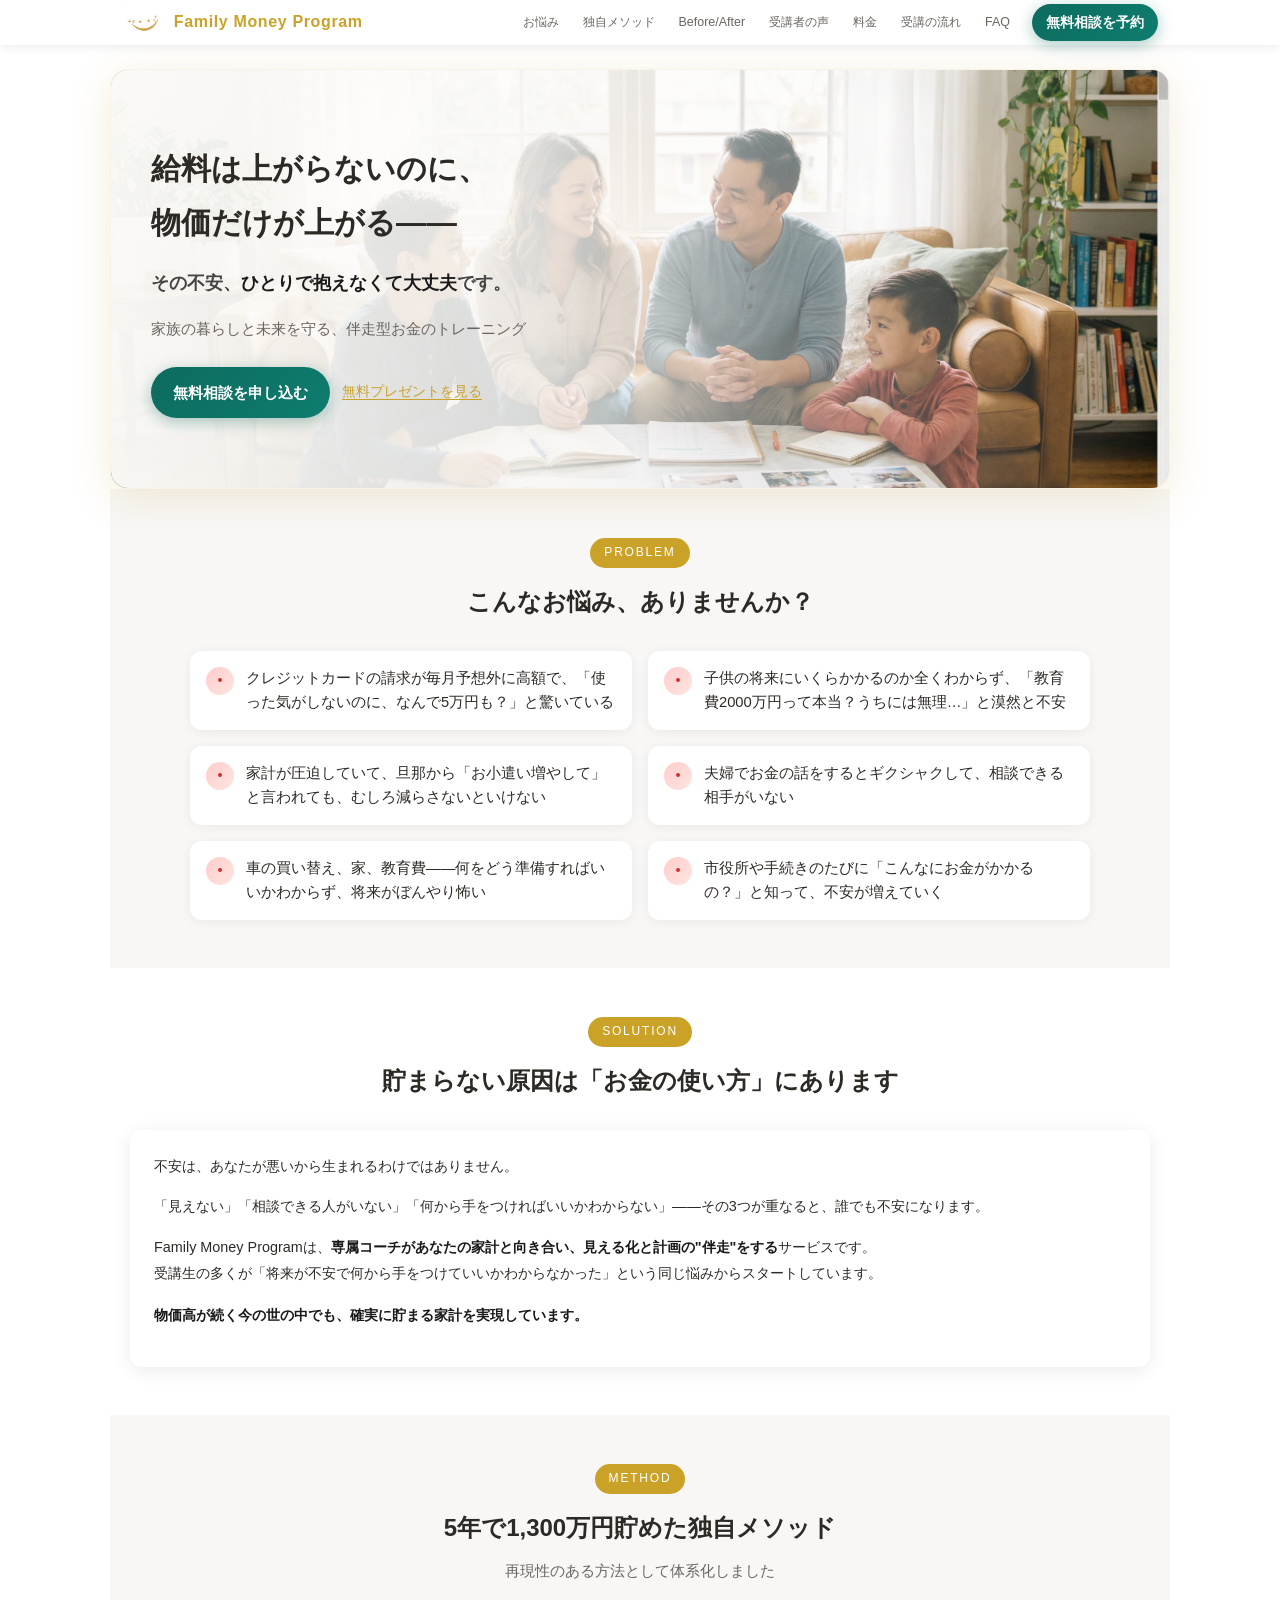
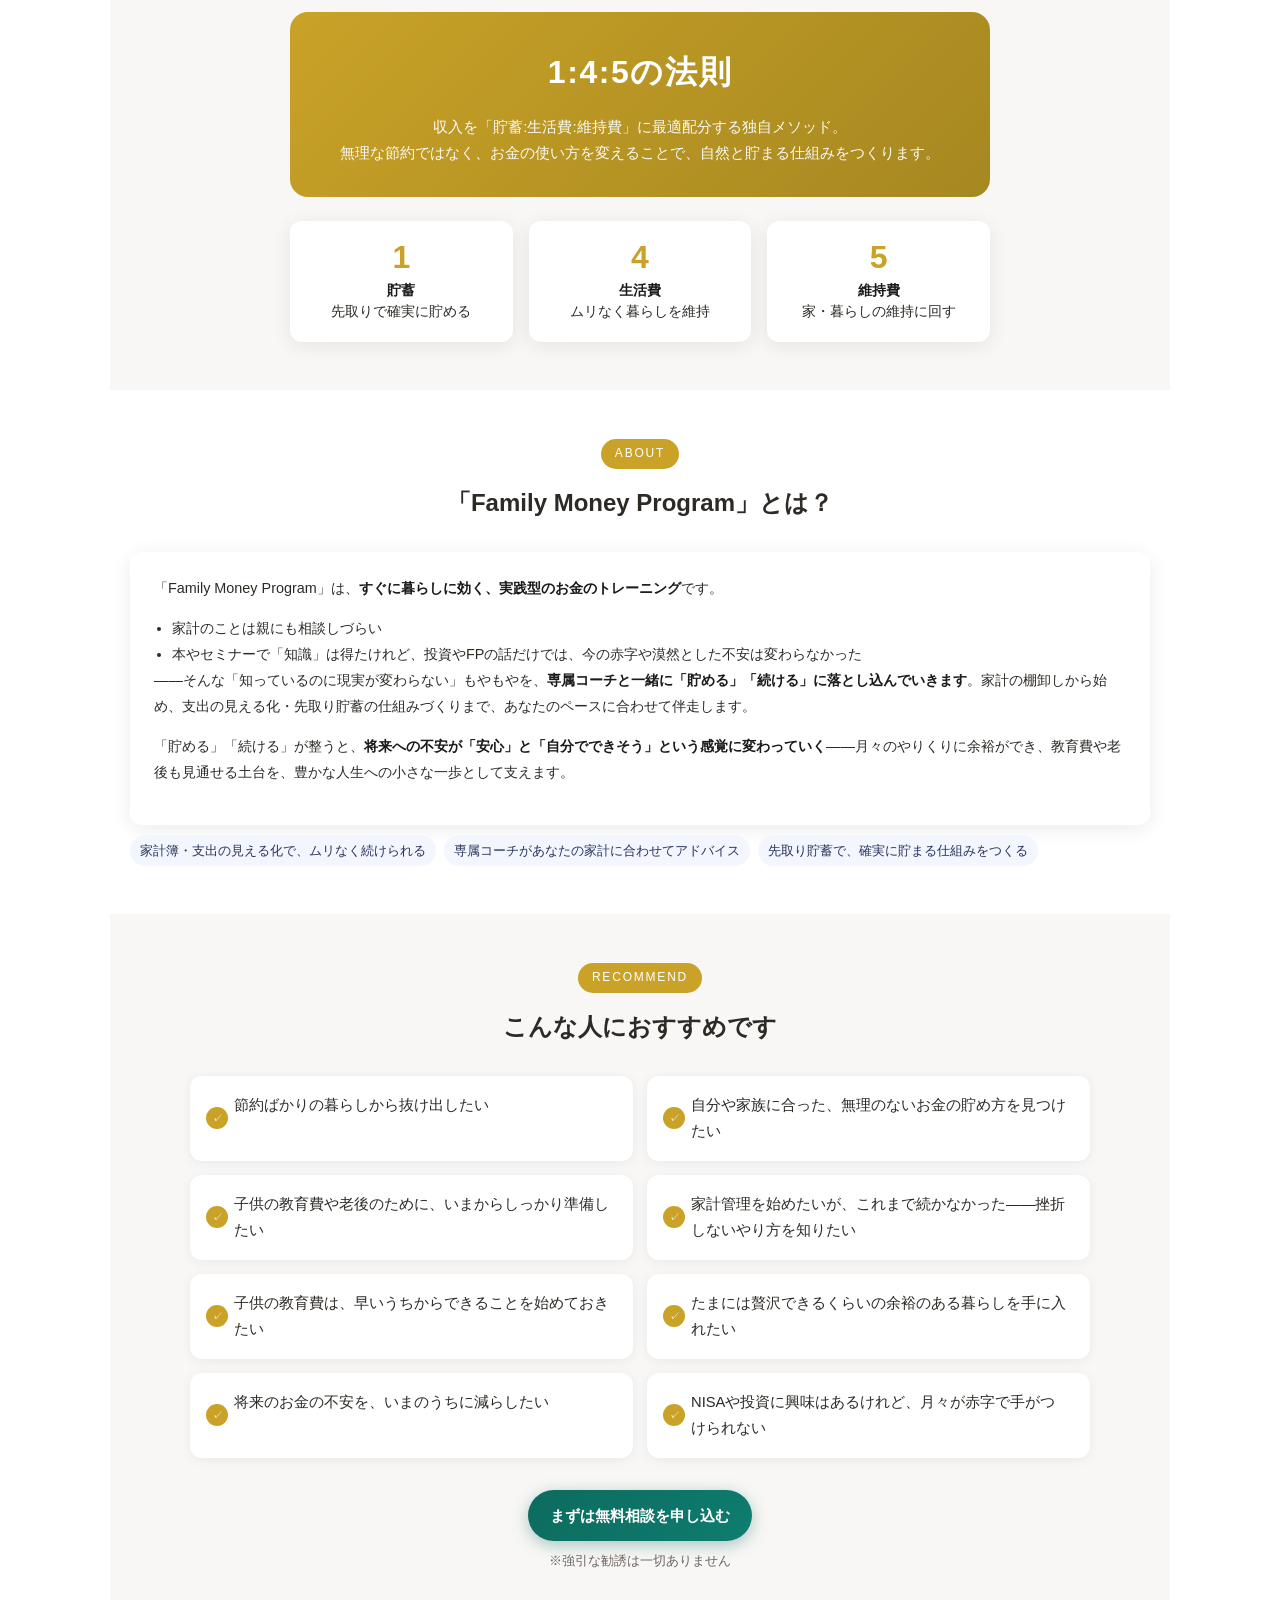
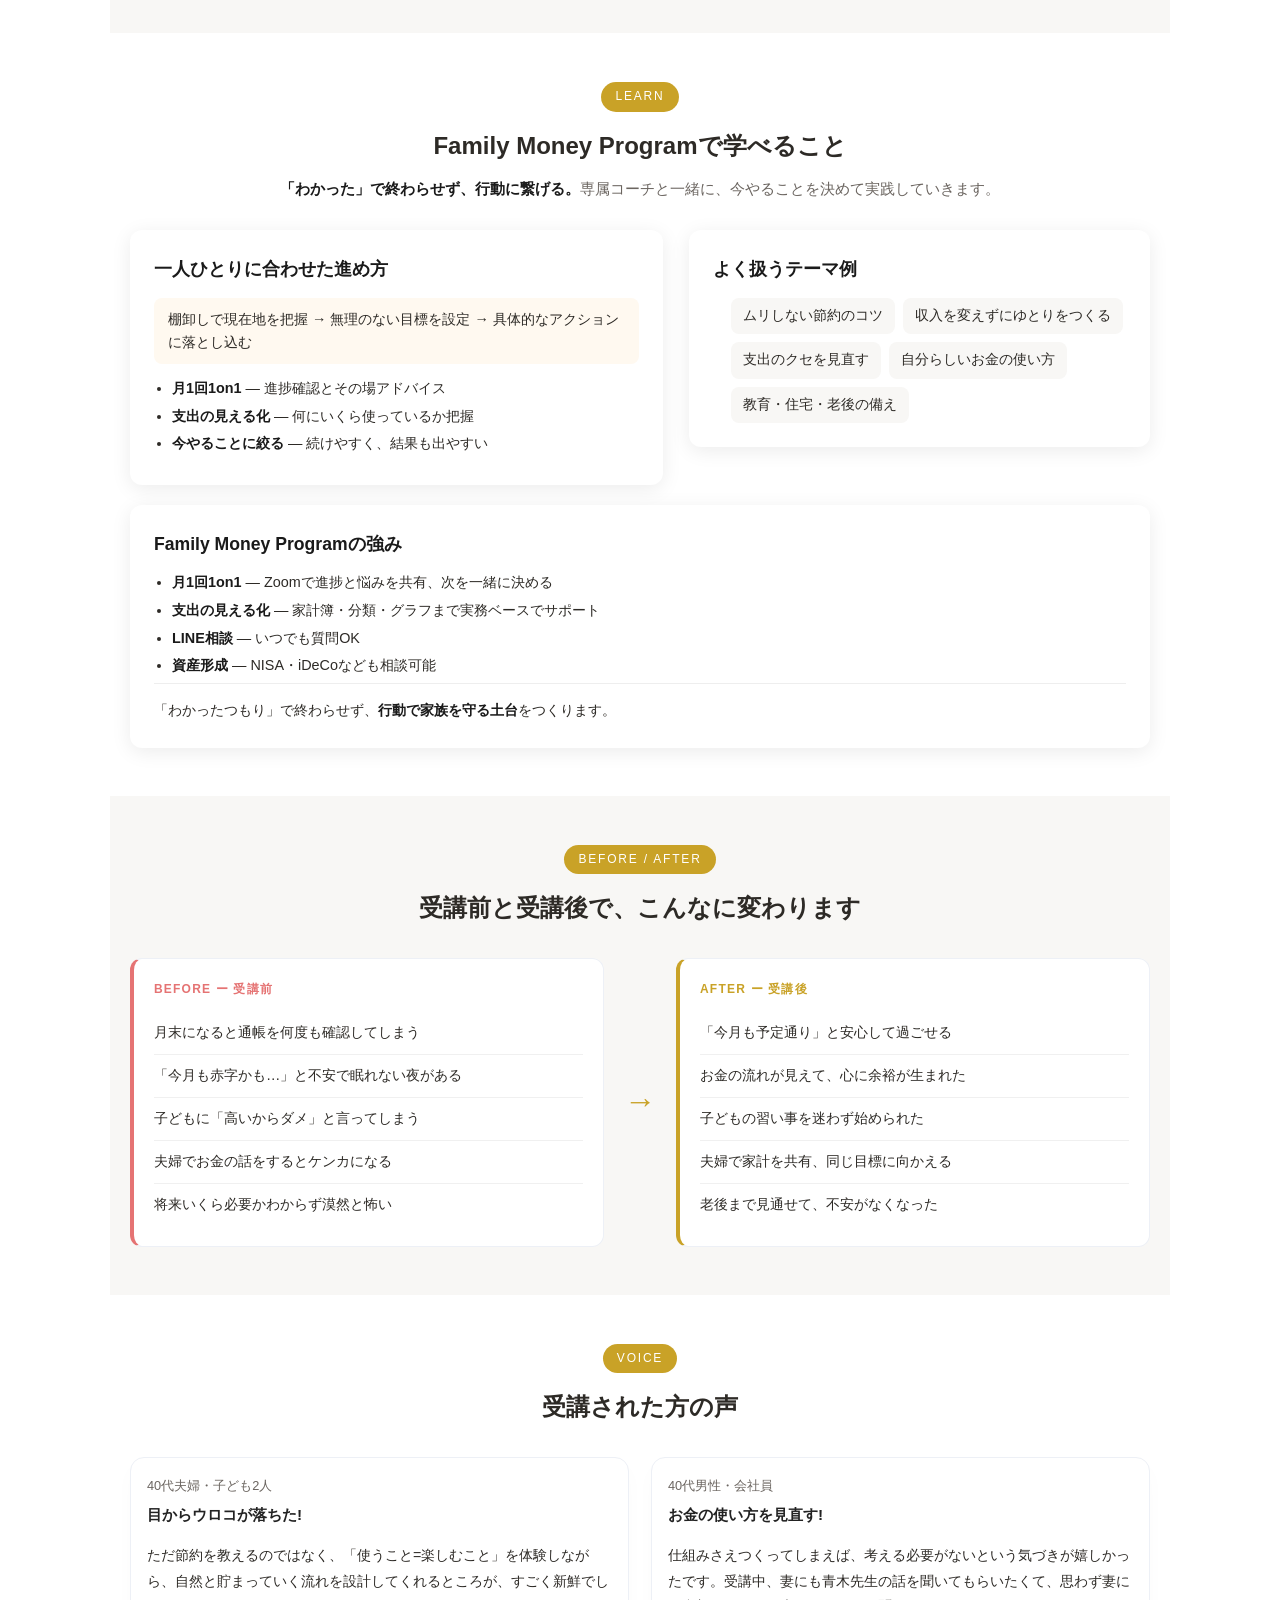
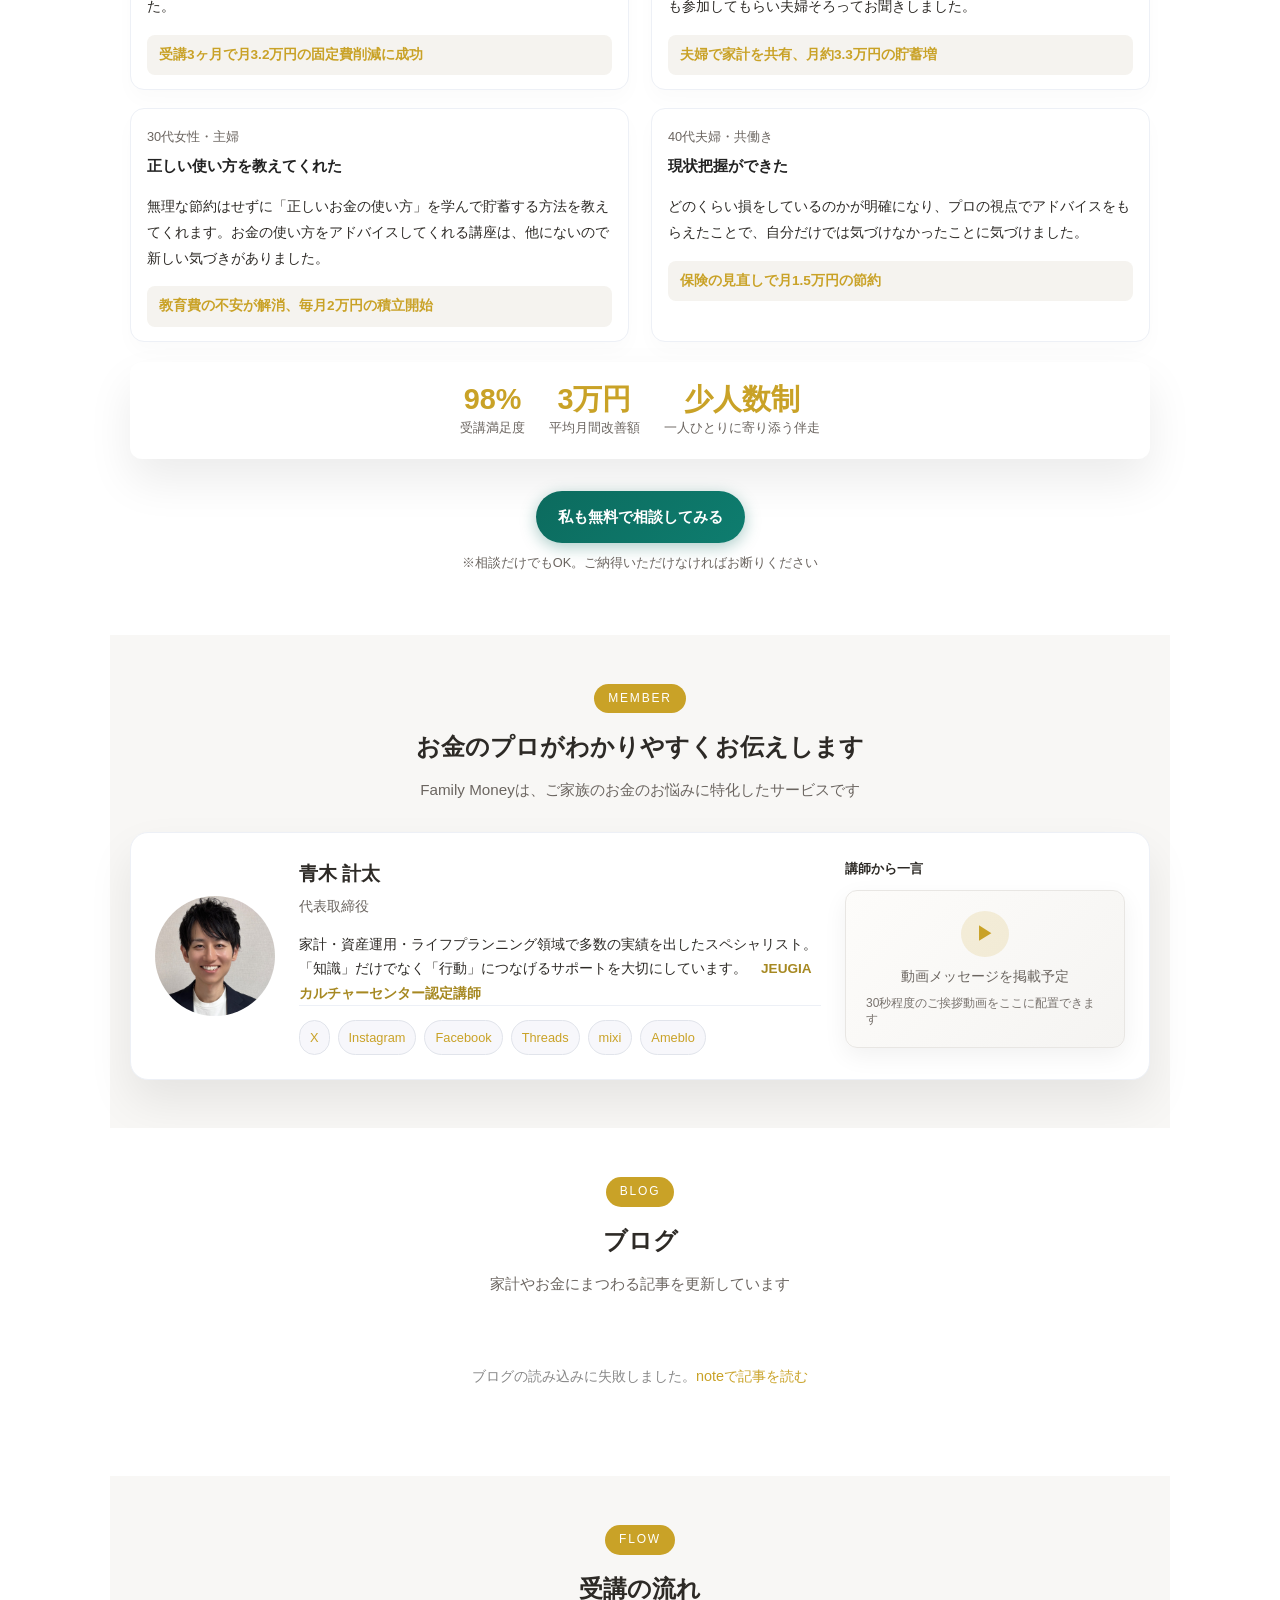
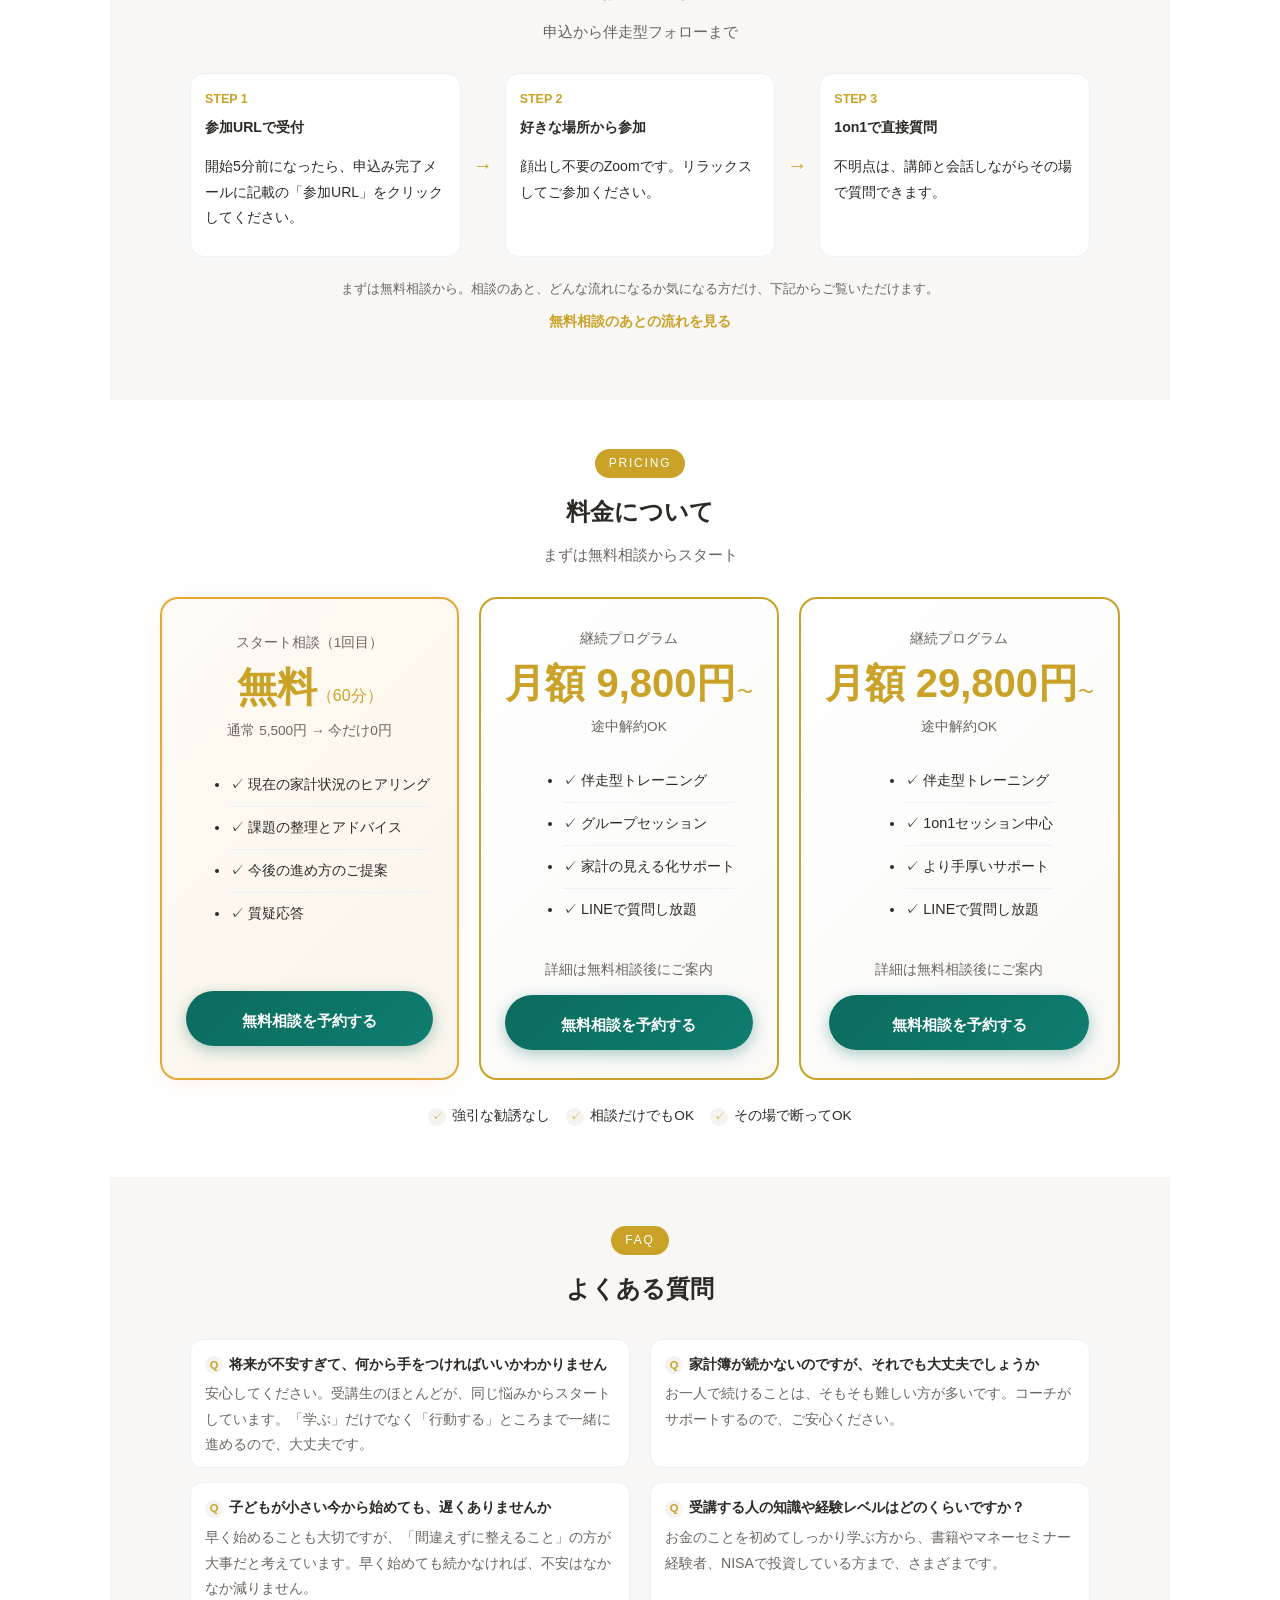
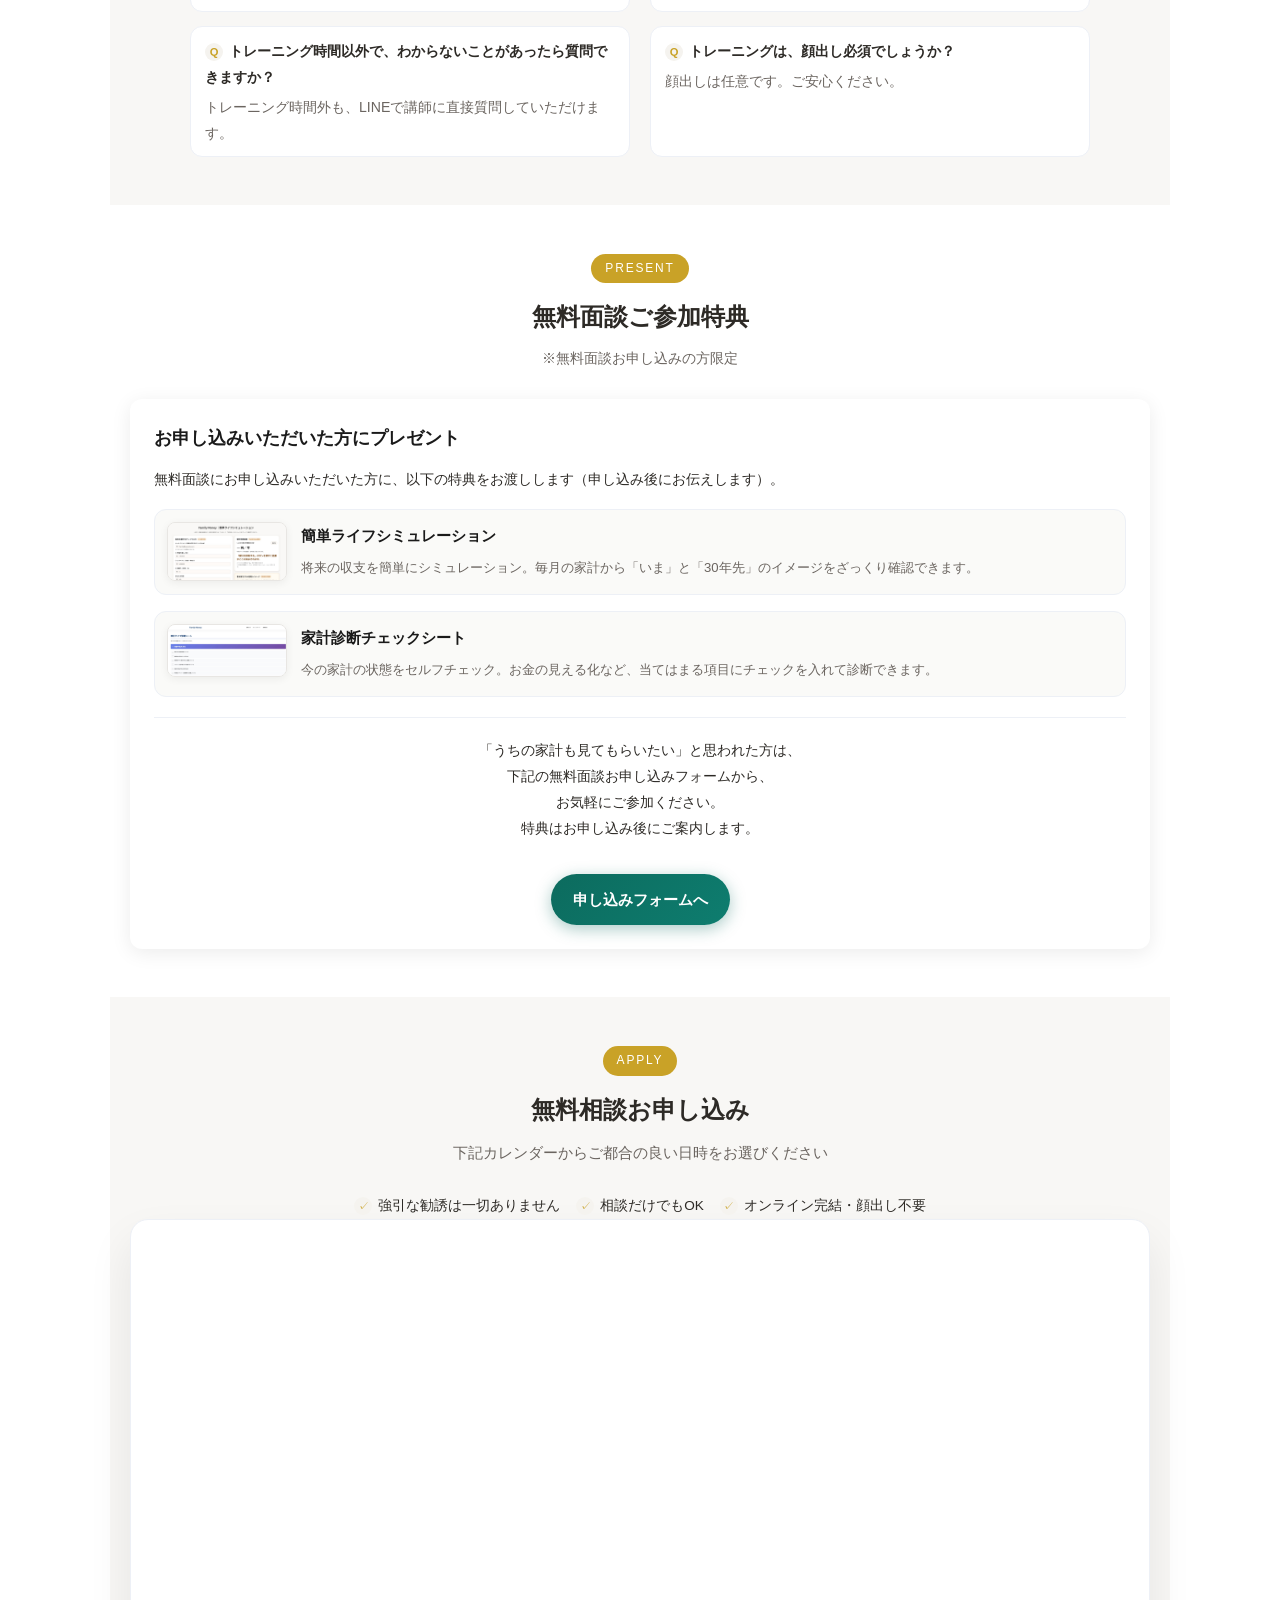
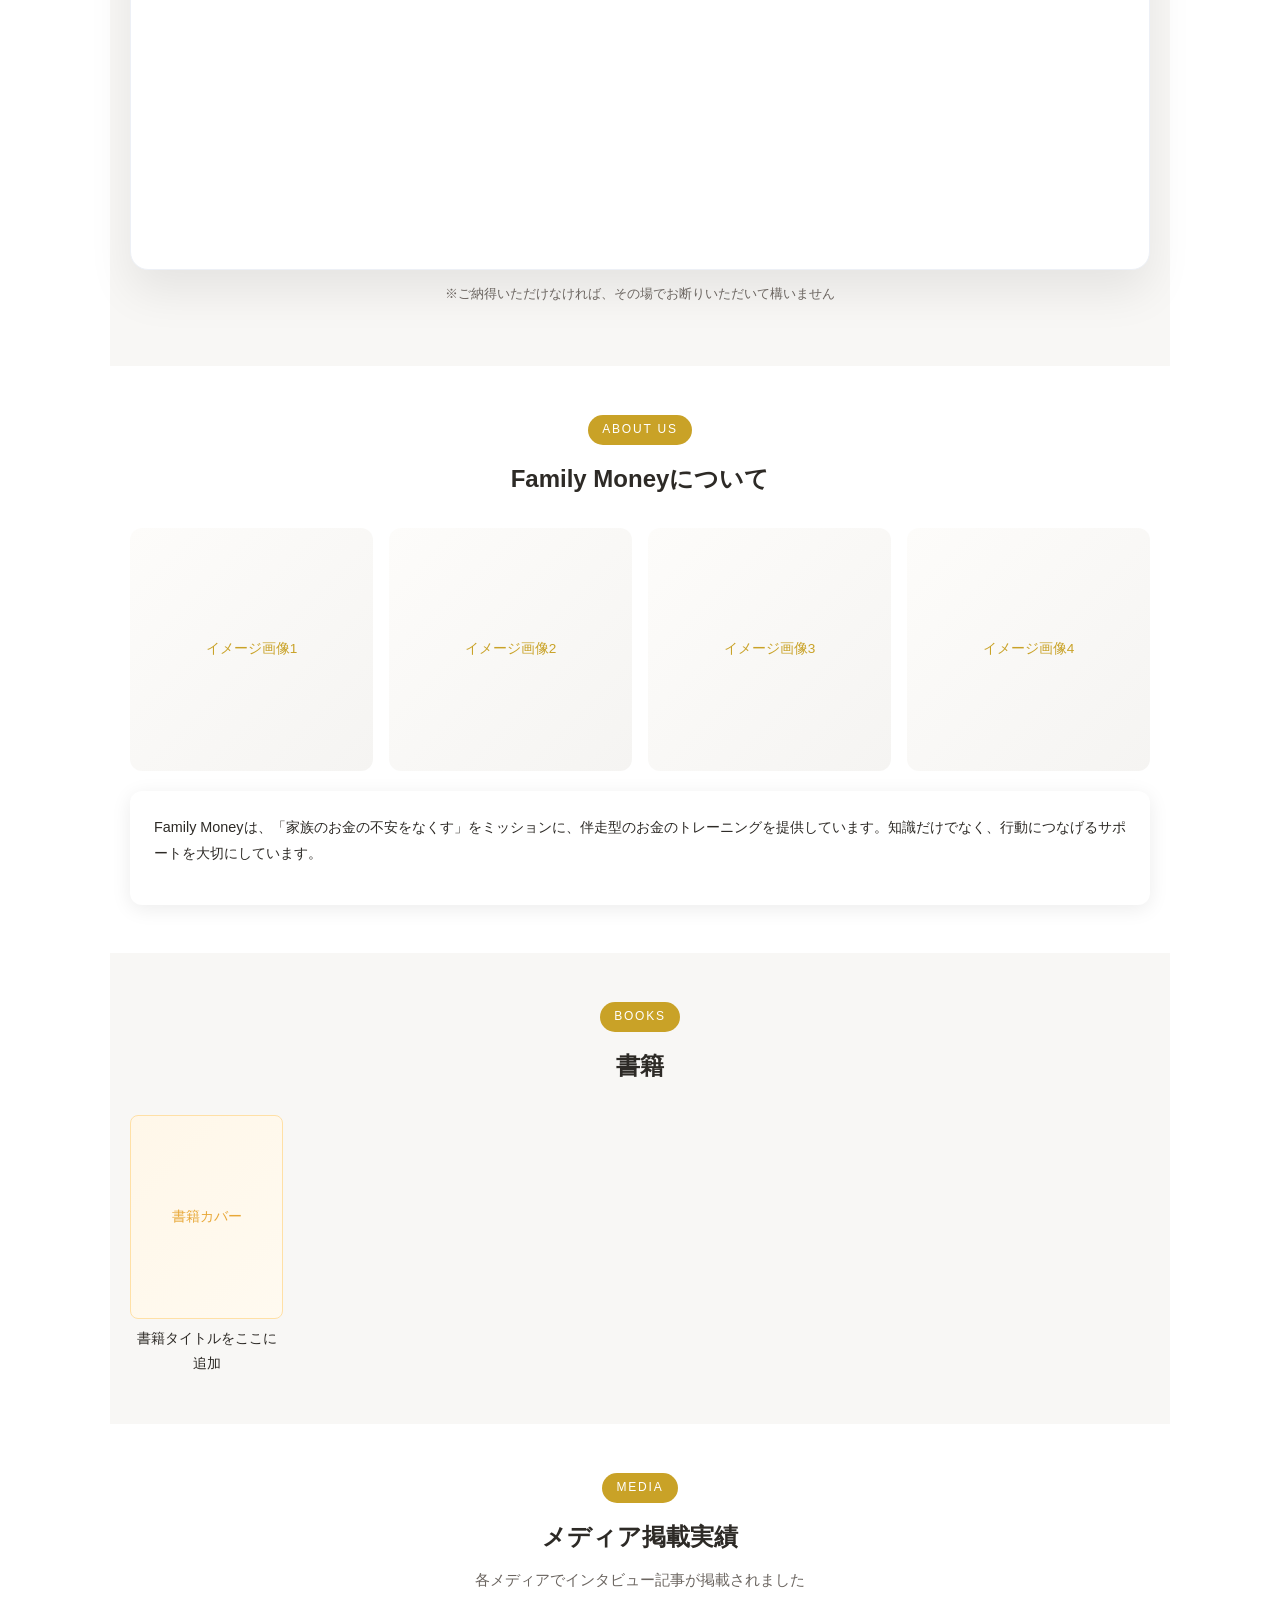
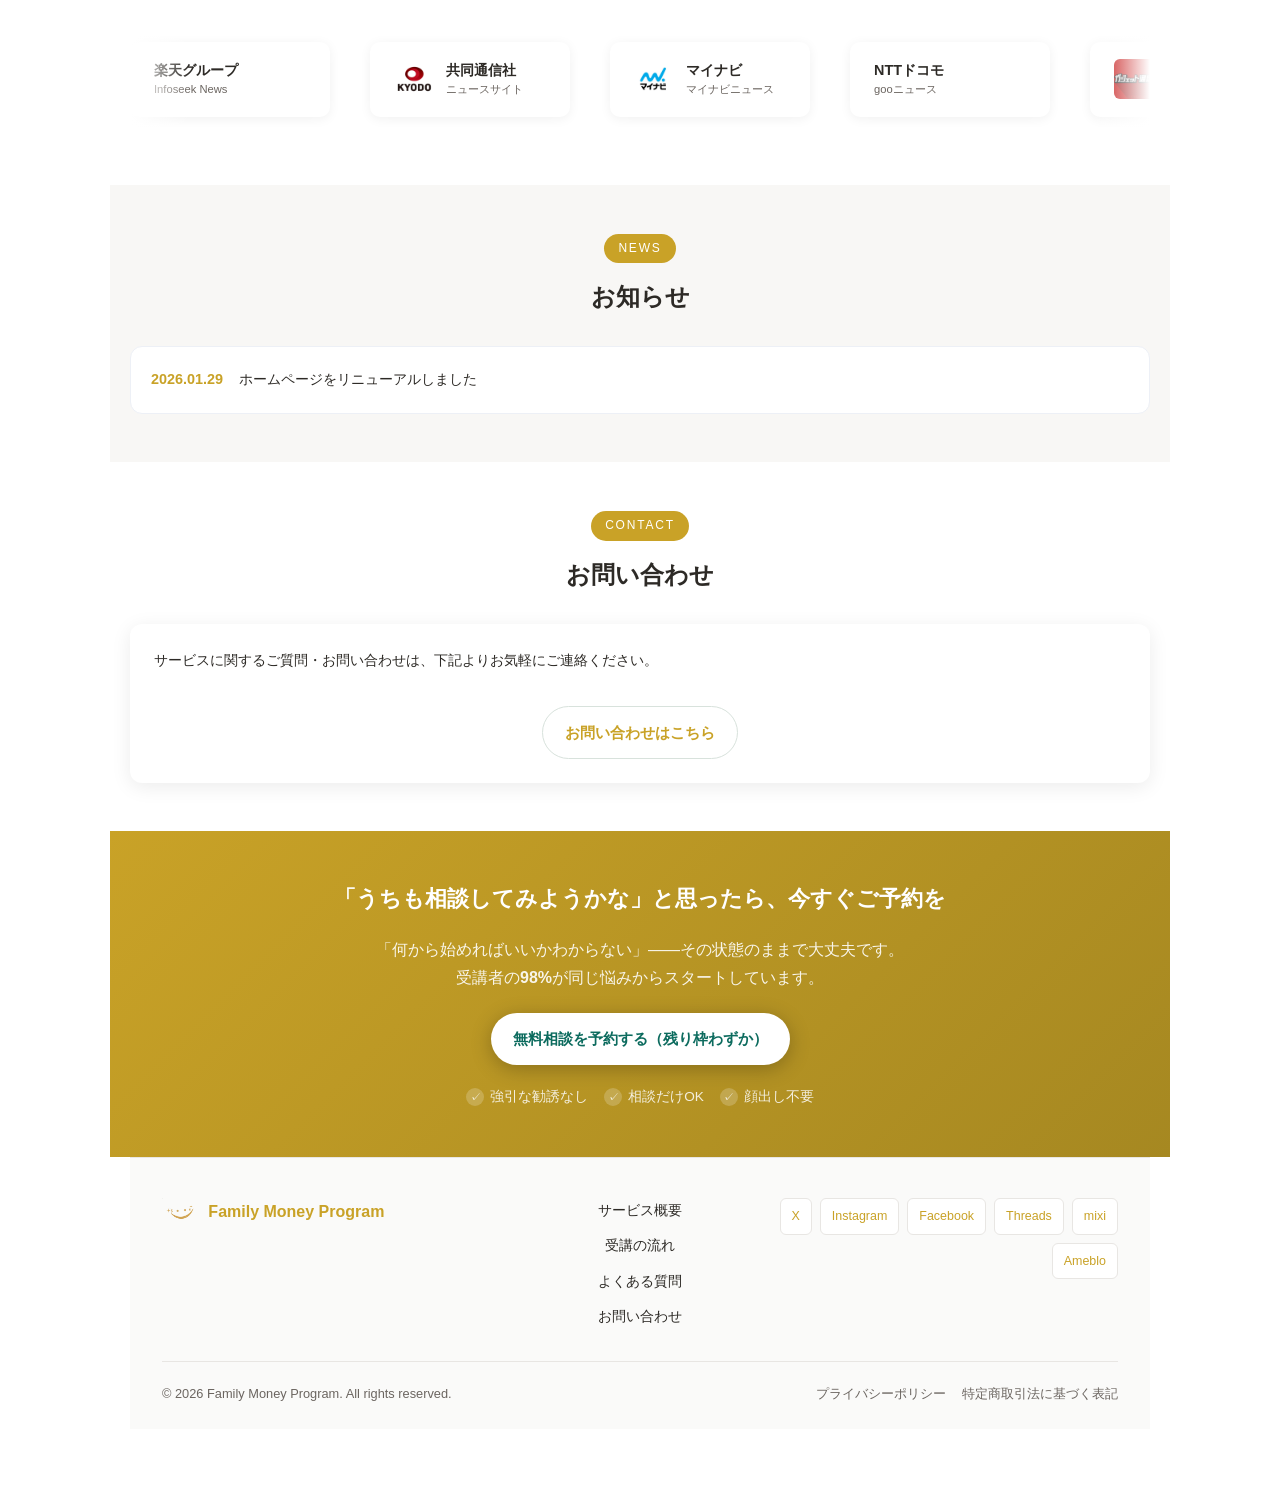
==== commit 5af0aa82: "microCMSエンドポイントをnoteに修正（ブログ表示修正） Co-authored-by: Cursor <cursoragent@cursor.com>" ====
--- a/index.html
+++ b/index.html
@@ -2307,7 +2307,7 @@
       <div id="blog-cms-content" class="blog-cms-content"
            data-microcms-service="familymoney-note"
            data-microcms-apikey="xNL3h6tAE1G4EI0LtYdeHR0sFGGZeCiYW2vE"
-           data-microcms-endpoint="note_articles">
+           data-microcms-endpoint="note">
         <!-- microCMSでnote記事を取得して表示。未設定時はフォールバック表示 -->
         <div class="blog-fallback" id="blog-fallback">
           <a href="https://note.com/familymoney" target="_blank" rel="noopener" class="btn btn-outline">noteで記事を読む</a>
@@ -2707,12 +2707,15 @@
     if (!el) return;
     var service = el.getAttribute('data-microcms-service') || '';
     var apiKey = el.getAttribute('data-microcms-apikey') || '';
-    var endpoint = el.getAttribute('data-microcms-endpoint') || 'note_articles';
-    if (!service || !apiKey) return; // 未設定の場合はフォールバックのまま
-
-    var url = 'https://' + service + '.microcms.io/api/v1/' + endpoint + '?limit=6&orders=-date&fields=title,url,excerpt,date';
+    var endpoint = el.getAttribute('data-microcms-endpoint') || 'note';
+    if (!service || !apiKey) return;
+
+    var url = 'https://' + service + '.microcms.io/api/v1/' + endpoint + '?limit=6&orders=-publishedAt';
     fetch(url, { headers: { 'X-MICROCMS-API-KEY': apiKey } })
-      .then(function(r) { return r.ok ? r.json() : Promise.reject(); })
+      .then(function(r) {
+        if (!r.ok) return Promise.reject(new Error('API ' + r.status));
+        return r.json();
+      })
       .then(function(data) {
         var contents = data.contents || [];
         if (contents.length === 0) return;
@@ -2740,7 +2743,11 @@
         moreWrap.innerHTML = '<a href="https://note.com/familymoney" target="_blank" rel="noopener" class="btn btn-outline">noteでもっと読む</a>';
         el.appendChild(moreWrap);
       })
-      .catch(function() {});
+      .catch(function(err) {
+        console.warn('microCMSブログ取得失敗:', err.message || err);
+        var fb = document.getElementById('blog-fallback');
+        if (fb) fb.innerHTML = '<p style="color:#888;font-size:0.9rem;">ブログの読み込みに失敗しました。<a href="https://note.com/familymoney" target="_blank" rel="noopener">noteで記事を読む</a></p>';
+      });
   })();
   </script>
 </body>
